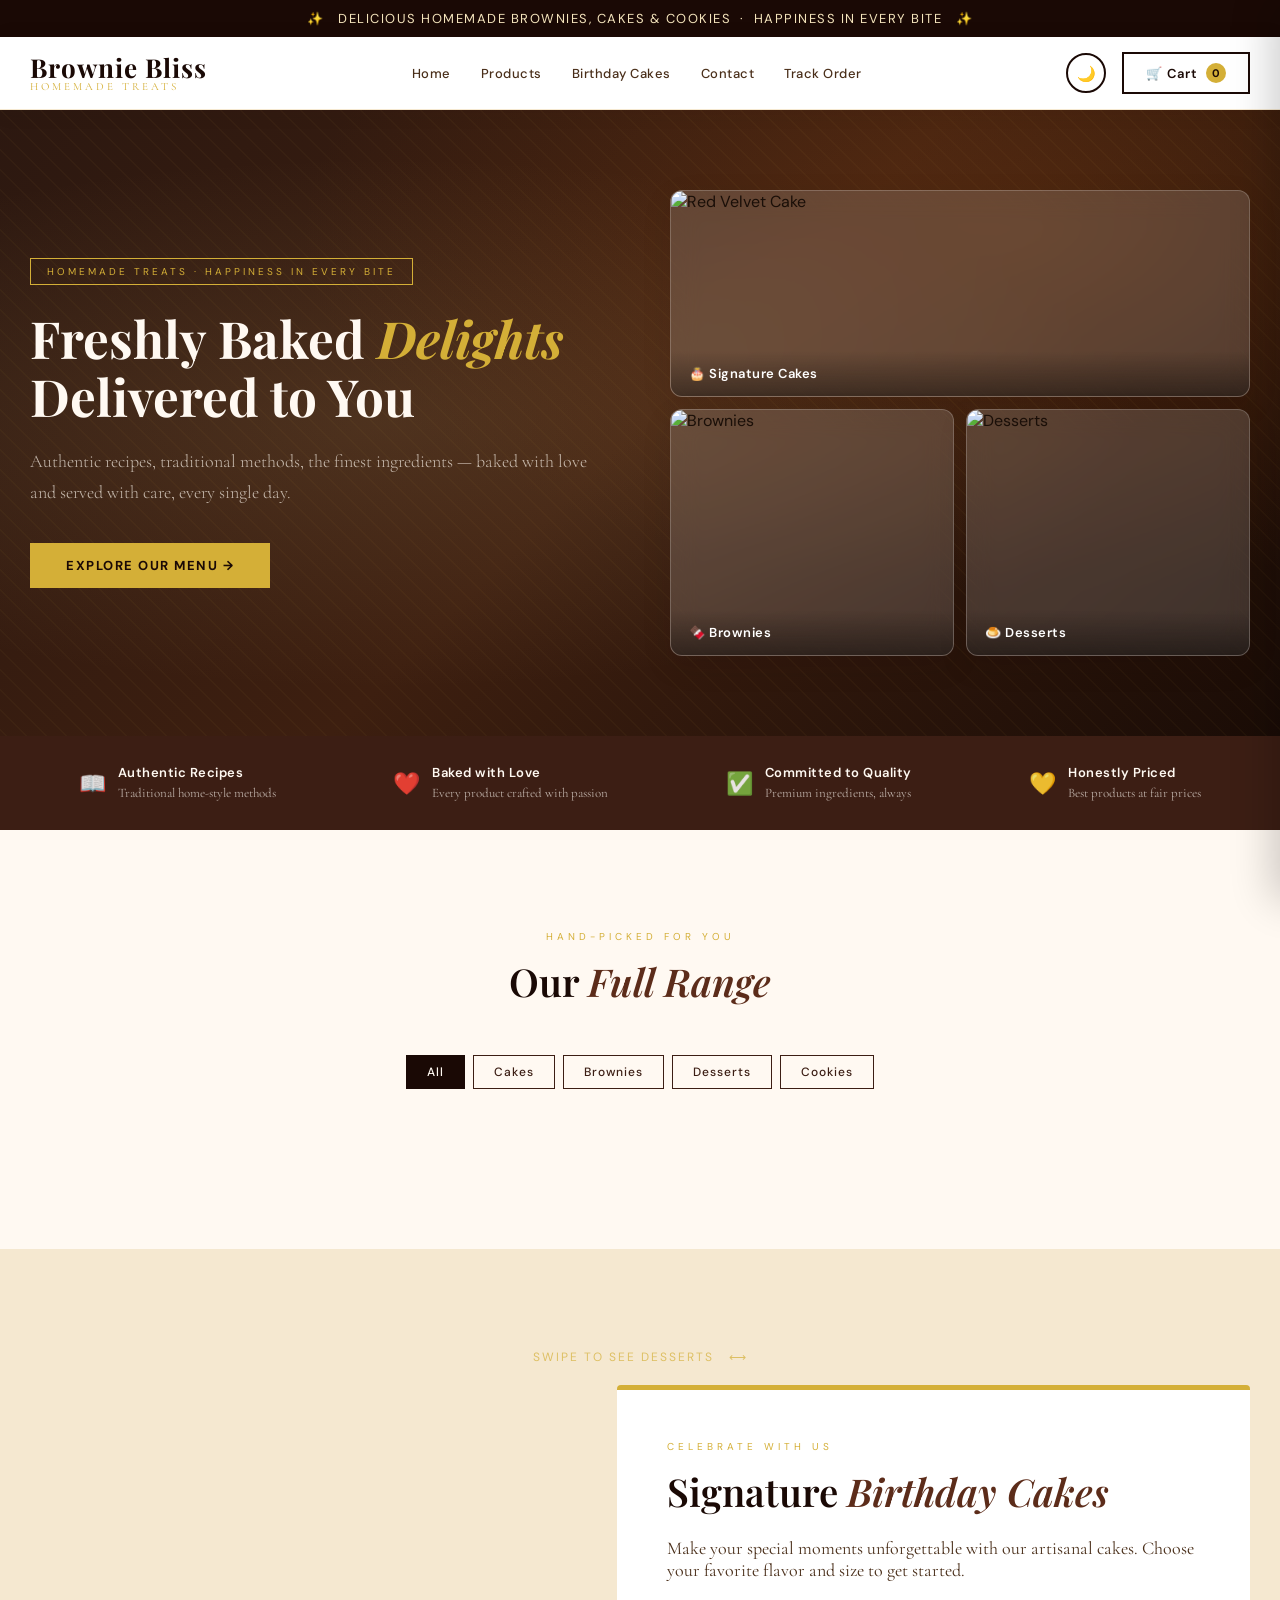
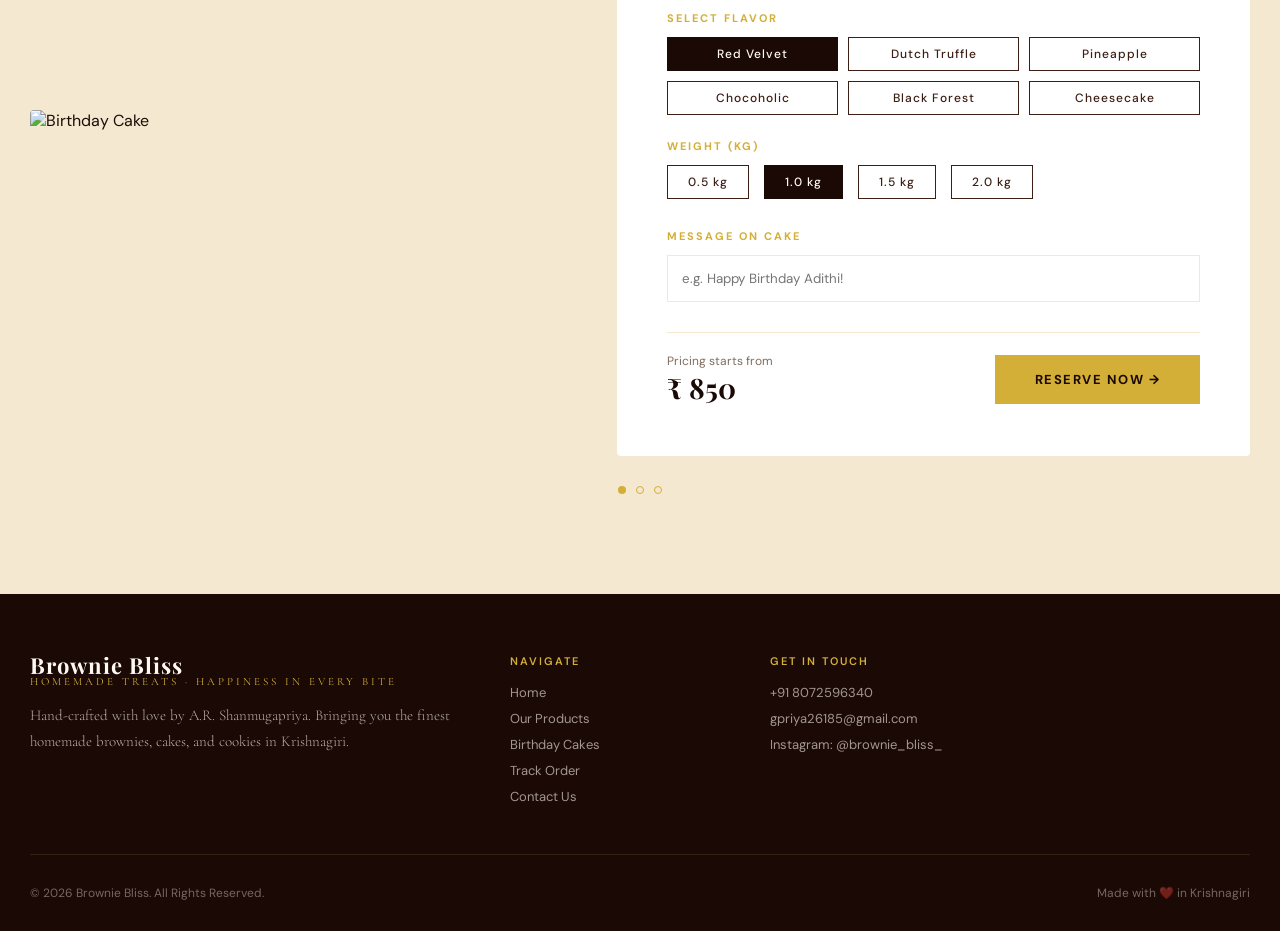
==== public/index.html @ bb293d82 "Added 2 more sliders" ====
<!DOCTYPE html>
<html lang="en">

<head>
  <meta charset="UTF-8">
  <meta name="viewport" content="width=device-width, initial-scale=1.0">
  <title>Brownie Bliss — Happiness in Every Bite</title>
  <link
    href="https://fonts.googleapis.com/css2?family=Playfair+Display:ital,wght@0,400;0,600;0,700;1,400&family=Cormorant+Garamond:wght@300;400;500&family=DM+Sans:wght@300;400;500&display=swap"
    rel="stylesheet">
  <link rel="stylesheet" href="style.css">
  <!-- Theme init: sets dark class synchronously before first paint (no flash) -->
  <script>
    (function () {
      try {
        var t = localStorage.getItem('bb_theme') || 'light';
        if (t === 'dark') document.documentElement.classList.add('dark');
      } catch (_) {}
    })();
  </script>
</head>

<body id="home">

  <!-- ANNOUNCEMENT -->
  <div class="announcement">✨ &nbsp; DELICIOUS HOMEMADE BROWNIES, CAKES & COOKIES &nbsp;·&nbsp; HAPPINESS IN EVERY
    BITE &nbsp; ✨</div>

  <!-- HEADER -->
  <header>
    <div class="header-inner">
      <a href="index.html" class="logo">
        <span class="logo-name">Brownie Bliss</span>
        <span class="logo-sub">Homemade Treats</span>
      </a>
      <nav>
        <a href="index.html#home">Home</a>
        <a href="index.html#products">Products</a>
        <a href="index.html#birthday">Birthday Cakes</a>
        <a href="index.html#contact">Contact</a>
        <a href="track.html">Track Order</a>
      </nav>
      <div class="header-actions">
        <button id="themeToggleBtn" class="theme-toggle-btn" onclick="toggleTheme()"
          aria-label="Toggle dark mode" title="Toggle dark mode">
          <span id="themeIcon">🌙</span>
        </button>
        <button class="cart-btn" onclick="openCart()">
          🛒 Cart
          <span class="cart-count" id="cartBadge">0</span>
        </button>
      </div>
    </div>
  </header>

  <!-- HERO -->
  <section class="hero">
    <div class="hero-bg"></div>
    <div class="hero-pattern"></div>
    <div class="hero-content">
      <div class="hero-text">
        <span class="hero-badge">Homemade Treats · Happiness in every bite</span>
        <h1 class="hero-title">
          Freshly Baked <em>Delights</em><br>Delivered to You
        </h1>
        <p class="hero-desc">Authentic recipes, traditional methods, the finest ingredients — baked with love
          and served
          with care, every single day.</p>
        <a href="#products" class="hero-cta" style="text-decoration: none;">
          Explore Our Menu &rarr;
        </a>
      </div>
      <div class="hero-visual">
        <div class="hero-card">
          <img src="https://theobroma.in/cdn/shop/files/redvelvet-theo.jpg?v=1701321860" alt="Red Velvet Cake">
          <div class="hero-card-label">🎂 Signature Cakes</div>
        </div>
        <div class="hero-card">
          <img src="https://theobroma.in/cdn/shop/files/OverloadBrownie_400x400.jpg?v=1711183338" alt="Brownies">
          <div class="hero-card-label">🍫 Brownies</div>
        </div>
        <div class="hero-card">
          <img src="https://theobroma.in/cdn/shop/files/Delicacies-04.jpg?v=1681320427" alt="Desserts">
          <div class="hero-card-label">🍮 Desserts</div>
        </div>
      </div>
    </div>
  </section>

  <!-- VALUES STRIP -->
  <div class="values-strip" id="about">
    <div class="values-inner">
      <div class="value-item">
        <span class="value-icon">📖</span>
        <div class="value-text">
          <strong>Authentic Recipes</strong>
          <span>Traditional home-style methods</span>
        </div>
      </div>
      <div class="value-item">
        <span class="value-icon">❤️</span>
        <div class="value-text">
          <strong>Baked with Love</strong>
          <span>Every product crafted with passion</span>
        </div>
      </div>
      <div class="value-item">
        <span class="value-icon">✅</span>
        <div class="value-text">
          <strong>Committed to Quality</strong>
          <span>Premium ingredients, always</span>
        </div>
      </div>
      <div class="value-item">
        <span class="value-icon">💛</span>
        <div class="value-text">
          <strong>Honestly Priced</strong>
          <span>Best products at fair prices</span>
        </div>
      </div>
    </div>
  </div>



  <!-- PRODUCTS SECTION -->
  <section class="products-section" id="products" style="padding: 100px 30px; background: var(--cream);">
    <div class="products-inner">
      <div class="section-header">
        <span class="section-label">Hand-picked for you</span>
        <h2 class="section-title">Our <em>Full Range</em></h2>
      </div>

      <div class="filter-tabs" style="margin-bottom: 60px;">
        <button class="filter-tab active" onclick="filterProducts('all', this)">All</button>
        <button class="filter-tab" onclick="filterProducts('cakes', this)">Cakes</button>
        <button class="filter-tab" onclick="filterProducts('brownies', this)">Brownies</button>
        <button class="filter-tab" onclick="filterProducts('desserts', this)">Desserts</button>
        <button class="filter-tab" onclick="filterProducts('cookies', this)">Cookies</button>
      </div>

      <div class="products-grid" id="productsGrid"></div>
    </div>
  </section>

  <!-- BIRTHDAY & DESSERT SLIDER SECTION -->
  <section class="birthday-section" id="birthday"
    style="padding: 100px 0; background: var(--cream-dark); min-height: 80vh; overflow: hidden;">
    
    <!-- Slider Hint -->
    <div style="text-align: center; margin-bottom: 20px; font-size: 12px; color: var(--gold); letter-spacing: 2px; text-transform: uppercase; opacity: 0.7;">
      Swipe to see Desserts &nbsp; ⟷
    </div>

    <div class="birthday-slider" style="display: flex; overflow-x: auto; scroll-snap-type: x mandatory; -webkit-overflow-scrolling: touch; scroll-behavior: smooth;">
      
      <!-- SLIDE 1: BIRTHDAY CAKES -->
      <div class="bday-slide" style="flex: 0 0 100%; scroll-snap-align: start; padding: 0 30px;">
        <div style="max-width: 1300px; margin: 0 auto; display: grid; grid-template-columns: 1fr 1.2fr; gap: 60px; align-items: center;">
          <div class="birthday-visual">
            <img id="birthdayCakeImg" src="https://theobroma.in/cdn/shop/files/redvelvet-theo.jpg?v=1701321860"
              alt="Birthday Cake"
              style="width: 100%; height: 550px; object-fit: cover; border-radius: 4px; box-shadow: var(--shadow);">
          </div>
          <div class="birthday-card"
            style="background: var(--white); padding: 50px; border-radius: 4px; box-shadow: var(--shadow); border-top: 5px solid var(--gold);">
            <span class="section-label">Celebrate with Us</span>
            <h2 class="section-title" style="margin-bottom: 20px;">Signature <em>Birthday Cakes</em></h2>
            <p
              style="margin-bottom: 30px; color: var(--text-mid); font-family: 'Cormorant Garamond', serif; font-size: 18px;">
              Make your special moments unforgettable with our artisanal cakes. Choose your favorite flavor and
              size to get
              started.
            </p>
    
            <div style="margin-bottom: 24px;">
              <label
                style="display: block; font-size: 11px; letter-spacing: 2px; text-transform: uppercase; color: var(--gold); margin-bottom: 12px; font-weight: 700;">Select
                Flavor</label>
              <div style="display: grid; grid-template-columns: repeat(3, 1fr); gap: 10px;">
      <button class="filter-tab flavor-btn active" onclick="updateBirthdayCake('Red Velvet')">
        Red Velvet
      </button>
    
      <button class="filter-tab flavor-btn" onclick="updateBirthdayCake('Dutch Truffle')">
        Dutch Truffle
      </button>
    
      <button class="filter-tab flavor-btn" onclick="updateBirthdayCake('Pineapple')">
        Pineapple
      </button>
    
      <button class="filter-tab flavor-btn" onclick="updateBirthdayCake('Chocoholic')">
        Chocoholic
      </button>
    
      <button class="filter-tab flavor-btn" onclick="updateBirthdayCake('Black Forest')">
        Black Forest
      </button>
    
      <button class="filter-tab flavor-btn" onclick="updateBirthdayCake('Cheesecake')">
        Cheesecake
      </button>
    </div>
            </div>
    
            <div style="margin-bottom: 30px;">
              <label
                style="display: block; font-size: 11px; letter-spacing: 2px; text-transform: uppercase; color: var(--gold); margin-bottom: 12px; font-weight: 700;">Weight
                (kg)</label>
              <div style="display: flex; gap: 15px;">
                <button class="filter-tab" onclick="setCakeWeight('0.5')">0.5 kg</button>
                <button class="filter-tab active" onclick="setCakeWeight('1.0')">1.0 kg</button>
                <button class="filter-tab" onclick="setCakeWeight('1.5')">1.5 kg</button>
                <button class="filter-tab" onclick="setCakeWeight('2.0')">2.0 kg</button>
              </div>
            </div>
    
            <div style="margin-bottom: 30px;">
              <label
                style="display: block; font-size: 11px; letter-spacing: 2px; text-transform: uppercase; color: var(--gold); margin-bottom: 12px; font-weight: 700;">Message
                on Cake</label>
              <input type="text" id="cakeMessage" placeholder="e.g. Happy Birthday Adithi!"
                style="width: 100%; padding: 14px; border: 1px solid var(--cream-dark); outline: none; font-family: 'DM Sans', sans-serif;">
            </div>
    
            <div
              style="display: flex; justify-content: space-between; align-items: center; padding-top: 20px; border-top: 1px solid var(--cream-dark);">
              <div>
                <span style="display: block; font-size: 12px; color: var(--text-mid); opacity: 0.7;">Pricing
                  starts
                  from</span>
                <span id="cakePrice"
                  style="font-family: 'Playfair Display', serif; font-size: 28px; font-weight: 700; color: var(--brown-dark);">₹
                  850</span>
              </div>
              <button class="hero-cta" style="padding: 16px 40px;" onclick="addBirthdayToCart()">
                Reserve Now &rarr;
              </button>
            </div>
          </div>
        </div>
      </div>

      <!-- SLIDE 2: DESSERTS -->
      <div class="bday-slide" style="flex: 0 0 100%; scroll-snap-align: start; padding: 0 30px;">
        <div style="max-width: 1300px; margin: 0 auto; display: grid; grid-template-columns: 1fr 1.2fr; gap: 60px; align-items: center;">
          <div class="birthday-visual">
            <img id="dessertImg" src="https://theobroma.in/cdn/shop/files/Delicacies-04.jpg?v=1681320427"
              alt="Desserts"
              style="width: 100%; height: 550px; object-fit: cover; border-radius: 4px; box-shadow: var(--shadow);">
          </div>
          <div class="birthday-card"
            style="background: var(--white); padding: 50px; border-radius: 4px; box-shadow: var(--shadow); border-top: 5px solid var(--gold);">
            <span class="section-label">Sweet Treats</span>
            <h2 class="section-title" style="margin-bottom: 20px;">Exquisite <em>Desserts</em></h2>
            <p
              style="margin-bottom: 30px; color: var(--text-mid); font-family: 'Cormorant Garamond', serif; font-size: 18px;">
              Indulge in our curated collection of fine desserts. From macarons to cheesecakes, every bite is a celebration of flavor and craftsmanship.
            </p>
    
            <div style="margin-bottom: 24px;">
              <label
                style="display: block; font-size: 11px; letter-spacing: 2px; text-transform: uppercase; color: var(--gold); margin-bottom: 12px; font-weight: 700;">Select
                Variety</label>
              <div style="display: grid; grid-template-columns: repeat(3, 1fr); gap: 10px;">
                <button class="filter-tab active">Macarons</button>
                <button class="filter-tab">Tarts</button>
                <button class="filter-tab">Pastries</button>
                <button class="filter-tab">Cupcakes</button>
                <button class="filter-tab">Mousse</button>
                <button class="filter-tab">Donuts</button>
              </div>
            </div>
    
            <div style="margin-bottom: 30px;">
              <label
                style="display: block; font-size: 11px; letter-spacing: 2px; text-transform: uppercase; color: var(--gold); margin-bottom: 12px; font-weight: 700;">Box
                Size</label>
              <div style="display: flex; gap: 15px;">
                <button class="filter-tab">Box of 2</button>
                <button class="filter-tab active">Box of 4</button>
                <button class="filter-tab">Box of 6</button>
                <button class="filter-tab">Box of 12</button>
              </div>
            </div>
    
            <div style="margin-bottom: 30px;">
              <label
                style="display: block; font-size: 11px; letter-spacing: 2px; text-transform: uppercase; color: var(--gold); margin-bottom: 12px; font-weight: 700;">Special
                Request</label>
              <input type="text" placeholder="e.g. Less sugar, Eggless"
                style="width: 100%; padding: 14px; border: 1px solid var(--cream-dark); outline: none; font-family: 'DM Sans', sans-serif;">
            </div>
    
            <div
              style="display: flex; justify-content: space-between; align-items: center; padding-top: 20px; border-top: 1px solid var(--cream-dark);">
              <div>
                <span style="display: block; font-size: 12px; color: var(--text-mid); opacity: 0.7;">Pricing
                  starts
                  from</span>
                <span
                  style="font-family: 'Playfair Display', serif; font-size: 28px; font-weight: 700; color: var(--brown-dark);">₹
                  350</span>
              </div>
              <button class="hero-cta" style="padding: 16px 40px;">
                Order Now &rarr;
              </button>
            </div>
          </div>
        </div>
      </div>

      <!-- SLIDE 3: BROWNIES -->
      <div class="bday-slide" style="flex: 0 0 100%; scroll-snap-align: start; padding: 0 30px;">
        <div style="max-width: 1300px; margin: 0 auto; display: grid; grid-template-columns: 1fr 1.2fr; gap: 60px; align-items: center;">
          <div class="birthday-visual">
            <img id="brownieImg" src="https://theobroma.in/cdn/shop/files/OverloadBrownie_400x400.jpg?v=1711183338"
              alt="Brownies"
              style="width: 100%; height: 550px; object-fit: cover; border-radius: 4px; box-shadow: var(--shadow);">
          </div>
          <div class="birthday-card"
            style="background: var(--white); padding: 50px; border-radius: 4px; box-shadow: var(--shadow); border-top: 5px solid var(--gold);">
            <span class="section-label">Fudgy Delights</span>
            <h2 class="section-title" style="margin-bottom: 20px;">Signature <em>Brownies</em></h2>
            <p
              style="margin-bottom: 30px; color: var(--text-mid); font-family: 'Cormorant Garamond', serif; font-size: 18px;">
              Our brownies are legendary. Fudgy, decadent, and made with the finest Belgian chocolate for an unparalleled cocoa experience.
            </p>
    
            <div style="margin-bottom: 24px;">
              <label
                style="display: block; font-size: 11px; letter-spacing: 2px; text-transform: uppercase; color: var(--gold); margin-bottom: 12px; font-weight: 700;">Select
                Flavor</label>
              <div style="display: grid; grid-template-columns: repeat(3, 1fr); gap: 10px;">
                <button class="filter-tab active">Walnut</button>
                <button class="filter-tab">Overload</button>
                <button class="filter-tab">Nutella</button>
                <button class="filter-tab">Red Velvet</button>
                <button class="filter-tab">Cookie</button>
                <button class="filter-tab">Assorted</button>
              </div>
            </div>
    
            <div style="margin-bottom: 30px;">
              <label
                style="display: block; font-size: 11px; letter-spacing: 2px; text-transform: uppercase; color: var(--gold); margin-bottom: 12px; font-weight: 700;">Pack
                Size</label>
              <div style="display: flex; gap: 15px;">
                <button class="filter-tab">Pack of 1</button>
                <button class="filter-tab active">Pack of 4</button>
                <button class="filter-tab">Pack of 6</button>
                <button class="filter-tab">Pack of 12</button>
              </div>
            </div>
    
            <div style="margin-bottom: 30px;">
              <label
                style="display: block; font-size: 11px; letter-spacing: 2px; text-transform: uppercase; color: var(--gold); margin-bottom: 12px; font-weight: 700;">Gift
                Wrap</label>
              <div style="display: flex; gap: 15px;">
                <button class="filter-tab active">Standard</button>
                <button class="filter-tab">Premium Gold</button>
              </div>
            </div>
    
            <div
              style="display: flex; justify-content: space-between; align-items: center; padding-top: 20px; border-top: 1px solid var(--cream-dark);">
              <div>
                <span style="display: block; font-size: 12px; color: var(--text-mid); opacity: 0.7;">Pricing
                  starts
                  from</span>
                <span
                  style="font-family: 'Playfair Display', serif; font-size: 28px; font-weight: 700; color: var(--brown-dark);">₹
                  250</span>
              </div>
              <button class="hero-cta" style="padding: 16px 40px;">
                Order Now &rarr;
              </button>
            </div>
          </div>
        </div>
      </div>

    </div>

    <!-- Slider Navigation Dots -->
    <div style="display: flex; justify-content: center; gap: 10px; margin-top: 30px;">
      <div style="width: 8px; height: 8px; border-radius: 50%; background: var(--gold); cursor: pointer;"></div>
      <div style="width: 8px; height: 8px; border-radius: 50%; background: var(--cream-dark); border: 1px solid var(--gold); cursor: pointer;"></div>
      <div style="width: 8px; height: 8px; border-radius: 50%; background: var(--cream-dark); border: 1px solid var(--gold); cursor: pointer;"></div>
    </div>

  </section>

  <!-- FOOTER -->
  <footer id="contact">
    <div class="footer-inner">
      <div class="footer-top">
        <div class="footer-brand">
          <div class="logo">
            <span class="logo-name">Brownie Bliss</span>
            <span class="logo-sub">Homemade Treats · Happiness in every bite</span>
          </div>
          <p>Hand-crafted with love by A.R. Shanmugapriya. Bringing you the finest homemade brownies, cakes,
            and cookies in Krishnagiri.</p>
        </div>
        <div class="footer-col">
          <h4>Navigate</h4>
          <a href="#home">Home</a>
          <a href="#products">Our Products</a>
          <a href="#birthday">Birthday Cakes</a>
          <a href="track.html">Track Order</a>
          <a href="#contact">Contact Us</a>
        </div>
        <div class="footer-col" style="display: none;">
          <h4>Information</h4>
          <a href="#">Privacy Policy</a>
          <a href="#">Refund Policy</a>
        </div>
        <div class="footer-col">
          <h4>Get In Touch</h4>
          <a href="tel:08072596340">+91 8072596340</a>
          <a href="mailto:gpriya26185@gmail.com">gpriya26185@gmail.com</a>
          <a href="https://instagram.com/brownie_bliss_" target="_blank">Instagram: @brownie_bliss_</a>
        </div>
      </div>
      <div class="footer-bottom">
        <span>© 2026 Brownie Bliss. All Rights Reserved.</span>
        <span>Made with ❤️ in Krishnagiri</span>
      </div>
    </div>
  </footer>

  <!-- SHARED COMPONENTS -->
  <div class="cart-overlay" id="cartOverlay" onclick="closeCart()"></div>
  <div class="cart-sidebar" id="cartSidebar">
    <div class="cart-header">
      <span class="cart-title">Your Cart 🛒</span>
      <button class="cart-close" onclick="closeCart()">✕</button>
    </div>
    <div class="cart-items" id="cartItems"></div>
    <div class="cart-footer" id="cartFooter" style="display:none">
      <div class="cart-total">
        <span class="cart-total-label">Total Amount</span>
        <span class="cart-total-amt" id="cartTotal">₹0</span>
      </div>
      <button class="whatsapp-btn" onclick="sendToWhatsApp()">
        Order via WhatsApp
      </button>
      <p class="whatsapp-note">You'll be redirected to WhatsApp to confirm your order</p>
    </div>
  </div>

  <!-- TOAST -->
  <div class="toast" id="toast"></div>

  <script src="script.js"></script>
</body>

</html>
---- public/style.css ----
html {
  scroll-behavior: smooth;
}

:root {
  --brown-dark: #1A0905;
  --brown-mid: #3C1E14;
  --brown-warm: #5C2C1A;
  --brand-red: #8B0000;
  --gold: #D4AF37;
  --gold-light: #F4E4BC;
  --cream: #FFF9F2;
  --cream-dark: #F5E8D0;
  --text-dark: #1a0f08;
  --text-mid: #4a2f1a;
  --white: #fff;
  --shadow-sm: 0 2px 4px rgba(26, 9, 5, 0.05);
  --shadow-md: 0 10px 30px rgba(26, 9, 5, 0.1);
  --shadow-lg: 0 20px 50px rgba(26, 9, 5, 0.15);
  --radius-sm: 4px;
  --radius-md: 12px;
  --radius-lg: 20px;
  --glass: rgba(255, 255, 255, 0.15);
  --glass-border: rgba(255, 255, 255, 0.2);
}

.birthday-slider::-webkit-scrollbar {
  display: none;
}
.birthday-slider {
  -ms-overflow-style: none;
  scrollbar-width: none;
}

* {
  margin: 0;
  padding: 0;
  box-sizing: border-box;
}

body {
  background: var(--cream);
  color: var(--text-dark);
  font-family: 'DM Sans', sans-serif;
  overflow-x: hidden;
}

/* ANNOUNCEMENT BAR */
.announcement {
  background: var(--brown-dark);
  color: var(--gold-light);
  text-align: center;
  padding: 10px 20px;
  font-size: 13px;
  letter-spacing: 1.5px;
  font-family: 'DM Sans', sans-serif;
  font-weight: 400;
}

/* HEADER */
header {
  background: var(--white);
  border-bottom: 1px solid var(--cream-dark);
  position: sticky;
  top: 0;
  z-index: 1000;
  box-shadow: 0 2px 20px rgba(44, 24, 16, 0.08);
}

.header-inner {
  max-width: 1300px;
  margin: 0 auto;
  padding: 0 30px;
  display: flex;
  align-items: center;
  justify-content: space-between;
  height: 72px;
}

.logo {
  display: flex;
  flex-direction: column;
  line-height: 1;
}

.logo-name {
  font-family: 'Playfair Display', serif;
  font-size: 26px;
  font-weight: 700;
  color: var(--brown-dark);
  letter-spacing: 1px;
}

.logo-sub {
  font-family: 'Cormorant Garamond', serif;
  font-size: 11px;
  letter-spacing: 3px;
  color: var(--gold);
  text-transform: uppercase;
}

nav {
  display: flex;
  gap: 30px;
  align-items: center;
}

nav a {
  text-decoration: none;
  color: var(--text-mid);
  font-size: 13px;
  letter-spacing: 0.5px;
  font-weight: 500;
  transition: color 0.2s;
  position: relative;
}

nav a::after {
  content: '';
  position: absolute;
  bottom: -3px;
  left: 0;
  right: 0;
  height: 1px;
  background: var(--gold);
  transform: scaleX(0);
  transition: transform 0.25s;
}

nav a:hover::after {
  transform: scaleX(1);
}

nav a:hover {
  color: var(--brown-dark);
}

.header-actions {
  display: flex;
  gap: 16px;
  align-items: center;
}

.cart-btn {
  position: relative;
  background: none;
  border: 2px solid var(--brown-dark);
  color: var(--brown-dark);
  padding: 9px 22px;
  font-family: 'DM Sans', sans-serif;
  font-size: 13px;
  font-weight: 600;
  letter-spacing: 1px;
  cursor: pointer;
  transition: all 0.2s;
  border-radius: 0;
  display: flex;
  align-items: center;
  gap: 8px;
}

.cart-btn:hover {
  background: var(--brown-dark);
  color: var(--white);
}

.cart-count {
  background: var(--gold);
  color: var(--brown-dark);
  border-radius: 50%;
  width: 20px;
  height: 20px;
  font-size: 11px;
  font-weight: 700;
  display: flex;
  align-items: center;
  justify-content: center;
}

/* HERO */
.hero {
  background: var(--brown-dark);
  position: relative;
  overflow: hidden;
  min-height: 520px;
  display: flex;
  align-items: center;
}

.hero-bg {
  position: absolute;
  inset: 0;
  background:
    radial-gradient(ellipse at 30% 50%, rgba(201, 169, 110, 0.15) 0%, transparent 60%),
    radial-gradient(ellipse at 80% 20%, rgba(139, 69, 19, 0.3) 0%, transparent 50%),
    linear-gradient(135deg, #2C1810 0%, #3d1f10 50%, #1a0c06 100%);
}

.hero-pattern {
  position: absolute;
  inset: 0;
  opacity: 0.04;
  background-image: repeating-linear-gradient(45deg, var(--gold) 0, var(--gold) 1px, transparent 0, transparent 50%);
  background-size: 20px 20px;
}

.hero-content {
  position: relative;
  max-width: 1300px;
  margin: 0 auto;
  padding: 80px 30px;
  display: grid;
  grid-template-columns: 1fr 1fr;
  gap: 60px;
  align-items: center;
  width: 100%;
}

.hero-text {
  color: var(--white);
}

.hero-badge {
  display: inline-block;
  border: 1px solid var(--gold);
  color: var(--gold);
  font-size: 10px;
  letter-spacing: 3px;
  text-transform: uppercase;
  padding: 6px 16px;
  margin-bottom: 24px;
  font-family: 'DM Sans', sans-serif;
}

.hero-title {
  font-family: 'Playfair Display', serif;
  font-size: clamp(36px, 4vw, 56px);
  font-weight: 700;
  line-height: 1.15;
  color: var(--cream);
  margin-bottom: 20px;
}

.hero-title em {
  font-style: italic;
  color: var(--gold);
}

.hero-desc {
  font-family: 'Cormorant Garamond', serif;
  font-size: 18px;
  color: rgba(253, 246, 237, 0.7);
  line-height: 1.7;
  margin-bottom: 36px;
  font-weight: 300;
}

.hero-cta {
  display: inline-flex;
  align-items: center;
  gap: 12px;
  background: var(--gold);
  color: var(--brown-dark);
  padding: 14px 36px;
  text-decoration: none;
  font-size: 13px;
  font-weight: 700;
  letter-spacing: 1.5px;
  text-transform: uppercase;
  transition: all 0.25s;
  font-family: 'DM Sans', sans-serif;
  cursor: pointer;
  border: none;
}

.hero-cta:hover {
  background: var(--cream);
  transform: translateY(-2px);
  box-shadow: 0 8px 24px rgba(0, 0, 0, 0.3);
}

.hero-visual {
  display: grid;
  grid-template-columns: 1fr 1fr;
  gap: 12px;
}

.hero-card {
  background: var(--glass);
  backdrop-filter: blur(14px);
  -webkit-backdrop-filter: blur(14px);
  border: 1px solid var(--glass-border);
  border-radius: var(--radius-md);
  overflow: hidden;
  cursor: pointer;
  transition: all 0.4s cubic-bezier(0.165, 0.84, 0.44, 1);
  box-shadow: var(--shadow-md);
}

.hero-card:hover {
  transform: translateY(-8px) scale(1.02);
  box-shadow: var(--shadow-lg);
  border-color: rgba(212, 175, 55, 0.4);
}

.hero-card:first-child {
  grid-column: span 2;
}

.hero-card img {
  width: 100%;
  height: 200px;
  object-fit: cover;
  display: block;
}

.hero-card:first-child img {
  height: 160px;
}

.hero-card-label {
  padding: 14px 18px;
  font-family: 'DM Sans', sans-serif;
  font-size: 13px;
  font-weight: 600;
  color: #fff;
  letter-spacing: 0.5px;
  background: linear-gradient(to bottom, rgba(0, 0, 0, 0), rgba(0, 0, 0, 0.4));
}

/* VALUES STRIP */
.values-strip {
  background: var(--brown-mid);
  padding: 28px 30px;
}

.values-inner {
  max-width: 1300px;
  margin: 0 auto;
  display: flex;
  justify-content: space-around;
  flex-wrap: wrap;
  gap: 20px;
}

.value-item {
  display: flex;
  align-items: center;
  gap: 12px;
  color: var(--cream);
}

.value-icon {
  font-size: 22px;
  opacity: 0.9;
}

.value-text strong {
  display: block;
  font-size: 13px;
  font-weight: 600;
  letter-spacing: 0.5px;
  font-family: 'DM Sans', sans-serif;
}

.value-text span {
  font-size: 11px;
  opacity: 0.65;
  font-family: 'Cormorant Garamond', serif;
  font-size: 13px;
}

/* SECTION TITLES */
.section-header {
  text-align: center;
  margin-bottom: 48px;
}

.section-label {
  font-family: 'DM Sans', sans-serif;
  font-size: 10px;
  letter-spacing: 4px;
  color: var(--gold);
  text-transform: uppercase;
  margin-bottom: 12px;
  display: block;
}

.section-title {
  font-family: 'Playfair Display', serif;
  font-size: clamp(28px, 3vw, 40px);
  font-weight: 600;
  color: var(--brown-dark);
}

.section-title em {
  font-style: italic;
  color: var(--brown-warm);
}

/* CATEGORIES */
.categories-section {
  padding: 80px 30px;
  max-width: 1300px;
  margin: 0 auto;
}

.categories-grid {
  display: grid;
  grid-template-columns: repeat(4, 1fr);
  gap: 20px;
}

.cat-card {
  position: relative;
  overflow: hidden;
  cursor: pointer;
  border-radius: var(--radius-md);
  box-shadow: var(--shadow-md);
  aspect-ratio: 3/4;
  transition: all 0.4s ease;
}

.cat-card:hover {
  transform: translateY(-5px);
  box-shadow: var(--shadow-lg);
}

.cat-card img {
  width: 100%;
  height: 100%;
  object-fit: cover;
  transition: transform 0.4s ease;
  display: block;
}

.cat-card:hover img {
  transform: scale(1.07);
}

.cat-overlay {
  position: absolute;
  inset: 0;
  background: linear-gradient(to top, rgba(44, 24, 16, 0.85) 0%, rgba(44, 24, 16, 0.1) 60%, transparent 100%);
  display: flex;
  flex-direction: column;
  justify-content: flex-end;
  padding: 24px 20px;
  transition: background 0.3s;
}

.cat-card:hover .cat-overlay {
  background: linear-gradient(to top, rgba(44, 24, 16, 0.95) 0%, rgba(44, 24, 16, 0.3) 60%, transparent 100%);
}

.cat-name {
  font-family: 'Playfair Display', serif;
  font-size: 20px;
  font-weight: 600;
  color: var(--white);
  margin-bottom: 6px;
}

.cat-count {
  font-size: 12px;
  color: var(--gold-light);
  letter-spacing: 1px;
  font-family: 'DM Sans', sans-serif;
}

.cat-arrow {
  position: absolute;
  top: 16px;
  right: 16px;
  width: 32px;
  height: 32px;
  background: rgba(255, 255, 255, 0.1);
  border: 1px solid rgba(255, 255, 255, 0.3);
  border-radius: 50%;
  display: flex;
  align-items: center;
  justify-content: center;
  color: white;
  font-size: 14px;
  opacity: 0;
  transition: opacity 0.2s;
}

.cat-card:hover .cat-arrow {
  opacity: 1;
}

/* PRODUCTS SECTION */
.products-section {
  background: var(--cream-dark);
  padding: 80px 30px;
}

.products-inner {
  max-width: 1300px;
  margin: 0 auto;
}

/* FILTER TABS */
.filter-tabs {
  display: flex;
  gap: 8px;
  justify-content: center;
  margin-bottom: 40px;
  flex-wrap: wrap;
}

.filter-tab {
  padding: 8px 20px;
  border: 1px solid var(--brown-mid);
  background: none;
  color: var(--brown-mid);
  font-family: 'DM Sans', sans-serif;
  font-size: 12px;
  letter-spacing: 1px;
  cursor: pointer;
  transition: all 0.2s;
  font-weight: 500;
}

.filter-tab.active,
.filter-tab:hover {
  background: var(--brown-dark);
  color: var(--cream);
  border-color: var(--brown-dark);
}

.products-grid {
  display: grid;
  grid-template-columns: repeat(4, 1fr);
  gap: 24px;
}

.product-card {
  background: var(--white);
  border-radius: var(--radius-md);
  overflow: hidden;
  box-shadow: var(--shadow-sm);
  transition: all 0.4s cubic-bezier(0.165, 0.84, 0.44, 1);
  position: relative;
  border: 1px solid rgba(0, 0, 0, 0.03);
}

.product-card:hover {
  transform: translateY(-10px);
  box-shadow: var(--shadow-lg);
  border-color: rgba(0, 0, 0, 0.06);
}

.product-img-wrap {
  position: relative;
  overflow: hidden;
}

.product-img-wrap img {
  width: 100%;
  height: 220px;
  object-fit: cover;
  display: block;
  transition: transform 0.4s;
}

.product-card:hover .product-img-wrap img {
  transform: scale(1.05);
}

.bestseller-badge {
  position: absolute;
  top: 15px;
  left: 15px;
  background: var(--gold);
  color: var(--brown-dark);
  font-size: 10px;
  letter-spacing: 1px;
  text-transform: uppercase;
  padding: 5px 12px;
  font-weight: 700;
  font-family: 'DM Sans', sans-serif;
  border-radius: 30px;
  box-shadow: 0 4px 12px rgba(212, 175, 55, 0.4);
  z-index: 10;
}

.product-info {
  padding: 18px 18px 20px;
}

.product-category {
  font-size: 10px;
  letter-spacing: 2px;
  color: var(--gold);
  text-transform: uppercase;
  font-family: 'DM Sans', sans-serif;
  margin-bottom: 6px;
}

.product-name {
  font-family: 'Playfair Display', serif;
  font-size: 16px;
  font-weight: 600;
  color: var(--brown-dark);
  margin-bottom: 10px;
  line-height: 1.3;
}

.product-price {
  font-family: 'DM Sans', sans-serif;
  font-size: 18px;
  font-weight: 700;
  color: var(--brown-warm);
  margin-bottom: 14px;
}

.add-to-cart {
  width: 100%;
  padding: 14px;
  background: var(--brown-dark);
  color: var(--cream);
  border: none;
  font-family: 'DM Sans', sans-serif;
  font-size: 11px;
  letter-spacing: 2px;
  text-transform: uppercase;
  font-weight: 700;
  cursor: pointer;
  transition: all 0.3s;
  display: flex;
  align-items: center;
  justify-content: center;
  gap: 8px;
  border-radius: var(--radius-sm);
}

.add-to-cart:hover {
  background: var(--brown-mid);
  gap: 12px;
  letter-spacing: 2.5px;
}

.add-to-cart.added {
  background: #2d6a2d;
  color: white;
}

/* GIFTING BANNER */
.gifting-section {
  padding: 80px 30px;
  max-width: 1300px;
  margin: 0 auto;
  display: grid;
  grid-template-columns: 1fr 1fr;
  gap: 40px;
  align-items: center;
}

.gifting-text .section-header {
  text-align: left;
  margin-bottom: 24px;
}

.gifting-text p {
  font-family: 'Cormorant Garamond', serif;
  font-size: 18px;
  color: var(--text-mid);
  line-height: 1.8;
  margin-bottom: 30px;
  font-weight: 300;
}

.btn-outline {
  display: inline-block;
  padding: 12px 32px;
  border: 2px solid var(--brown-dark);
  color: var(--brown-dark);
  text-decoration: none;
  font-family: 'DM Sans', sans-serif;
  font-size: 12px;
  letter-spacing: 1.5px;
  text-transform: uppercase;
  font-weight: 600;
  transition: all 0.2s;
  cursor: pointer;
  background: none;
}

.btn-outline:hover {
  background: var(--brown-dark);
  color: var(--cream);
}

.gifting-img {
  border-radius: 2px;
  overflow: hidden;
  box-shadow: var(--shadow);
}

.gifting-img img {
  width: 100%;
  height: 400px;
  object-fit: cover;
  display: block;
}

/* FOOTER */
footer {
  background: var(--brown-dark);
  color: rgba(253, 246, 237, 0.7);
  padding: 60px 30px 30px;
}

.footer-inner {
  max-width: 1300px;
  margin: 0 auto;
}

.footer-top {
  display: grid;
  grid-template-columns: 2fr 1fr 1fr 1fr;
  gap: 40px;
  padding-bottom: 40px;
  border-bottom: 1px solid rgba(201, 169, 110, 0.15);
  margin-bottom: 30px;
}

.footer-brand .logo-name {
  color: var(--cream);
  font-size: 22px;
}

.footer-brand .logo-sub {
  color: var(--gold);
}

.footer-brand p {
  font-size: 13px;
  line-height: 1.7;
  margin-top: 16px;
  font-family: 'Cormorant Garamond', serif;
  font-size: 15px;
  font-weight: 300;
}

.footer-col h4 {
  font-family: 'DM Sans', sans-serif;
  font-size: 11px;
  letter-spacing: 2px;
  text-transform: uppercase;
  color: var(--gold);
  margin-bottom: 16px;
  font-weight: 600;
}

.footer-col a {
  display: block;
  color: rgba(253, 246, 237, 0.6);
  text-decoration: none;
  font-size: 13px;
  margin-bottom: 9px;
  transition: color 0.2s;
  font-family: 'DM Sans', sans-serif;
}

.footer-col a:hover {
  color: var(--gold-light);
}

.footer-bottom {
  display: flex;
  justify-content: space-between;
  align-items: center;
  font-size: 12px;
  color: rgba(253, 246, 237, 0.4);
  font-family: 'DM Sans', sans-serif;
}

/* CART SIDEBAR */
.cart-overlay {
  position: fixed;
  inset: 0;
  background: rgba(0, 0, 0, 0.5);
  z-index: 2000;
  opacity: 0;
  pointer-events: none;
  transition: opacity 0.3s;
}

.cart-overlay.open {
  opacity: 1;
  pointer-events: all;
}

.cart-sidebar {
  position: fixed;
  top: 0;
  right: 0;
  bottom: 0;
  width: 400px;
  background: var(--white);
  z-index: 2001;
  transform: translateX(100%);
  transition: transform 0.35s cubic-bezier(0.4, 0, 0.2, 1);
  display: flex;
  flex-direction: column;
  box-shadow: -8px 0 40px rgba(0, 0, 0, 0.2);
}

.cart-sidebar.open {
  transform: translateX(0);
}

.cart-header {
  padding: 24px 24px 20px;
  border-bottom: 1px solid var(--cream-dark);
  display: flex;
  justify-content: space-between;
  align-items: center;
  background: var(--brown-dark);
  color: var(--cream);
}

.cart-title {
  font-family: 'Playfair Display', serif;
  font-size: 20px;
  font-weight: 600;
}

.cart-close {
  background: none;
  border: none;
  color: var(--cream);
  font-size: 24px;
  cursor: pointer;
  line-height: 1;
  padding: 4px;
  transition: color 0.2s;
}

.cart-close:hover {
  color: var(--gold);
}

.cart-items {
  flex: 1;
  overflow-y: auto;
  padding: 20px 24px;
}

.cart-empty {
  text-align: center;
  padding: 60px 20px;
  color: var(--text-mid);
  font-family: 'Cormorant Garamond', serif;
  font-size: 18px;
  opacity: 0.6;
}

.cart-empty-icon {
  font-size: 48px;
  margin-bottom: 16px;
  display: block;
}

.cart-item {
  display: grid;
  grid-template-columns: 70px 1fr auto;
  gap: 14px;
  align-items: center;
  padding: 14px 0;
  border-bottom: 1px solid var(--cream-dark);
  animation: slideIn 0.2s ease;
}

@keyframes slideIn {
  from {
    opacity: 0;
    transform: translateX(10px);
  }

  to {
    opacity: 1;
    transform: translateX(0);
  }
}

.cart-item img {
  width: 70px;
  height: 70px;
  object-fit: cover;
  border-radius: 2px;
}

.cart-item-name {
  font-family: 'Playfair Display', serif;
  font-size: 14px;
  font-weight: 600;
  color: var(--brown-dark);
  margin-bottom: 4px;
}

.cart-item-price {
  font-size: 13px;
  color: var(--brown-warm);
  font-weight: 600;
  font-family: 'DM Sans', sans-serif;
}

.cart-qty {
  display: flex;
  align-items: center;
  gap: 8px;
  margin-top: 8px;
}

.qty-btn {
  width: 26px;
  height: 26px;
  border: 1px solid var(--brown-mid);
  background: none;
  color: var(--brown-dark);
  cursor: pointer;
  font-size: 14px;
  display: flex;
  align-items: center;
  justify-content: center;
  transition: all 0.15s;
  font-family: 'DM Sans', sans-serif;
}

.qty-btn:hover {
  background: var(--brown-dark);
  color: white;
  border-color: var(--brown-dark);
}

.qty-num {
  font-size: 14px;
  font-weight: 600;
  min-width: 20px;
  text-align: center;
  font-family: 'DM Sans', sans-serif;
}

.cart-item-remove {
  background: none;
  border: none;
  color: #ccc;
  cursor: pointer;
  font-size: 16px;
  padding: 4px;
  transition: color 0.15s;
  align-self: flex-start;
}

.cart-item-remove:hover {
  color: #e53e3e;
}

.cart-footer {
  padding: 20px 24px 28px;
  border-top: 1px solid var(--cream-dark);
  background: var(--cream);
}

.cart-total {
  display: flex;
  justify-content: space-between;
  align-items: center;
  margin-bottom: 18px;
}

.cart-total-label {
  font-family: 'DM Sans', sans-serif;
  font-size: 13px;
  color: var(--text-mid);
  letter-spacing: 1px;
  text-transform: uppercase;
  font-weight: 600;
}

.cart-total-amt {
  font-family: 'Playfair Display', serif;
  font-size: 22px;
  font-weight: 700;
  color: var(--brown-dark);
}

.whatsapp-btn {
  width: 100%;
  padding: 16px;
  background: #25D366;
  color: white;
  border: none;
  font-family: 'DM Sans', sans-serif;
  font-size: 14px;
  font-weight: 700;
  letter-spacing: 1px;
  text-transform: uppercase;
  cursor: pointer;
  display: flex;
  align-items: center;
  justify-content: center;
  gap: 12px;
  transition: all 0.2s;
  border-radius: 2px;
  box-shadow: 0 4px 16px rgba(37, 211, 102, 0.3);
}

.whatsapp-btn:hover {
  background: #20b95a;
  transform: translateY(-1px);
  box-shadow: 0 6px 24px rgba(37, 211, 102, 0.4);
}

.whatsapp-icon {
  font-size: 20px;
}

.whatsapp-note {
  text-align: center;
  font-size: 11px;
  color: var(--text-mid);
  opacity: 0.6;
  margin-top: 10px;
  font-family: 'DM Sans', sans-serif;
}

/* TOAST */
.toast {
  position: fixed;
  bottom: 24px;
  right: 24px;
  background: var(--brown-dark);
  color: var(--cream);
  padding: 14px 20px;
  font-family: 'DM Sans', sans-serif;
  font-size: 13px;
  font-weight: 500;
  border-left: 3px solid var(--gold);
  z-index: 3000;
  transform: translateY(80px);
  opacity: 0;
  transition: all 0.3s cubic-bezier(0.4, 0, 0.2, 1);
  display: flex;
  align-items: center;
  gap: 10px;
  max-width: 300px;
  box-shadow: 0 4px 24px rgba(0, 0, 0, 0.2);
}

.toast.show {
  transform: translateY(0);
  opacity: 1;
}

/* WHATSAPP PHONE MODAL */
.phone-modal-overlay {
  position: fixed;
  inset: 0;
  background: rgba(0, 0, 0, 0.6);
  z-index: 3000;
  display: flex;
  align-items: center;
  justify-content: center;
  opacity: 0;
  pointer-events: none;
  transition: opacity 0.3s;
}

.phone-modal-overlay.open {
  opacity: 1;
  pointer-events: all;
}

.phone-modal {
  background: white;
  padding: 40px 36px;
  max-width: 420px;
  width: 90%;
  box-shadow: 0 20px 60px rgba(0, 0, 0, 0.3);
  transform: scale(0.9);
  transition: transform 0.3s;
}

.phone-modal-overlay.open .phone-modal {
  transform: scale(1);
}

.phone-modal h3 {
  font-family: 'Playfair Display', serif;
  font-size: 22px;
  color: var(--brown-dark);
  margin-bottom: 8px;
}

.phone-modal p {
  font-size: 14px;
  color: var(--text-mid);
  margin-bottom: 24px;
  font-family: 'Cormorant Garamond', serif;
  font-size: 16px;
}

.phone-input-wrap {
  display: flex;
  border: 2px solid var(--cream-dark);
  transition: border-color 0.2s;
  margin-bottom: 16px;
}

.phone-input-wrap:focus-within {
  border-color: var(--gold);
}

.phone-prefix {
  padding: 12px 14px;
  background: var(--cream-dark);
  color: var(--text-mid);
  font-family: 'DM Sans', sans-serif;
  font-size: 14px;
  font-weight: 600;
}

.phone-input {
  flex: 1;
  padding: 12px 14px;
  border: none;
  outline: none;
  font-family: 'DM Sans', sans-serif;
  font-size: 15px;
  color: var(--brown-dark);
  background: white;
}

.modal-actions {
  display: flex;
  gap: 12px;
}

.modal-cancel {
  flex: 1;
  padding: 12px;
  background: none;
  border: 1px solid var(--cream-dark);
  color: var(--text-mid);
  font-family: 'DM Sans', sans-serif;
  font-size: 13px;
  cursor: pointer;
  transition: all 0.2s;
}

.modal-cancel:hover {
  border-color: var(--brown-dark);
}

.modal-confirm {
  flex: 2;
  padding: 12px;
  background: #25D366;
  color: white;
  border: none;
  font-family: 'DM Sans', sans-serif;
  font-size: 13px;
  font-weight: 700;
  cursor: pointer;
  transition: all 0.2s;
  display: flex;
  align-items: center;
  justify-content: center;
  gap: 8px;
  letter-spacing: 0.5px;
}

.modal-confirm:hover {
  background: #20b95a;
}

/* RESPONSIVE */
@media (max-width: 1024px) {
  .hero-content {
    grid-template-columns: 1fr;
    gap: 40px;
    text-align: center;
  }

  .hero-text {
    display: flex;
    flex-direction: column;
    align-items: center;
  }

  .hero-visual {
    max-width: 600px;
    margin: 0 auto;
  }

  .admin-body {
    margin: 20px auto;
  }
}

@media (max-width: 900px) {
  .categories-grid {
    grid-template-columns: repeat(2, 1fr);
  }

  .products-grid {
    grid-template-columns: repeat(2, 1fr);
  }

  .footer-top {
    grid-template-columns: repeat(2, 1fr);
  }

  .gifting-section {
    grid-template-columns: 1fr;
    text-align: center;
  }

  .gifting-text .section-header {
    text-align: center;
  }

  nav {
    display: none;
  }

  .cart-sidebar {
    width: 100%;
  }

  .admin-nav .nav-links {
    display: none;
  }
}

@media (max-width: 600px) {
  .header-inner {
    padding: 0 15px;
  }

  .logo-name {
    font-size: 20px;
  }

  .hero-title {
    font-size: 32px;
  }

  .products-grid {
    grid-template-columns: 1fr;
    gap: 16px;
  }

  .categories-grid {
    grid-template-columns: 1fr;
  }

  .values-inner {
    justify-content: flex-start;
    overflow-x: auto;
    padding-bottom: 10px;
  }

  .value-item {
    flex-shrink: 0;
  }

  /* Admin Mobile Adjustments */
  .panel-head {
    flex-direction: column;
    align-items: flex-start;
  }

  .orders-filter {
    width: 100%;
    overflow-x: auto;
    display: flex;
    padding-bottom: 8px;
  }

  .of-btn {
    white-space: nowrap;
  }

  .orders-table {
    display: block;
    overflow-x: auto;
  }

  .stat-card {
    padding: 16px;
  }

  .stat-value {
    font-size: 24px;
  }

  .checkout-modal,
  .detail-modal,
  .receipt-modal {
    width: 95%;
    margin: 10px;
  }

  .detail-modal-body {
    padding: 15px;
  }

  .info-grid {
    grid-template-columns: 1fr;
  }
}

/* --- CHECKOUT MODAL --- */
.checkout-overlay {
  position: fixed;
  inset: 0;
  background: rgba(26, 9, 5, 0.4);
  backdrop-filter: blur(4px);
  -webkit-backdrop-filter: blur(4px);
  z-index: 3000;
  display: flex;
  align-items: center;
  justify-content: center;
  opacity: 0;
  pointer-events: none;
  transition: opacity 0.3s;
}

.checkout-overlay.open {
  opacity: 1;
  pointer-events: all;
}

.checkout-modal {
  background: var(--white);
  width: 90%;
  max-width: 480px;
  border-radius: 4px;
  overflow: hidden;
  box-shadow: 0 40px 100px rgba(0, 0, 0, 0.4);
  transform: translateY(20px);
  transition: transform 0.3s;
}

.checkout-overlay.open .checkout-modal {
  transform: translateY(0);
}

.checkout-head {
  padding: 24px 30px;
  border-bottom: 1px solid var(--cream-dark);
  display: flex;
  justify-content: space-between;
  align-items: center;
  background: #faf7f2;
}

.checkout-steps {
  display: flex;
  align-items: center;
  gap: 10px;
}

.step-indicator {
  width: 24px;
  height: 24px;
  border-radius: 50%;
  background: var(--cream-dark);
  color: var(--text-mid);
  font-size: 11px;
  font-weight: 700;
  display: flex;
  align-items: center;
  justify-content: center;
}

.step-indicator.active {
  background: var(--gold);
  color: var(--brown-dark);
}

.step-indicator.done {
  background: var(--brown-dark);
  color: var(--white);
}

.step-line {
  width: 20px;
  height: 2px;
  background: var(--cream-dark);
}

.checkout-close {
  background: none;
  border: none;
  font-size: 20px;
  cursor: pointer;
  color: var(--text-mid);
}

.checkout-body {
  padding: 36px 40px;
}

.checkout-title {
  font-family: 'Playfair Display', serif;
  font-size: 24px;
  color: var(--brown-dark);
  margin-bottom: 8px;
}

.checkout-subtitle {
  font-size: 14px;
  color: var(--text-mid);
  opacity: 0.7;
  margin-bottom: 28px;
}

.form-group {
  margin-bottom: 20px;
}

.form-group label {
  display: block;
  font-size: 11px;
  text-transform: uppercase;
  color: var(--gold);
  letter-spacing: 1px;
  margin-bottom: 8px;
  font-weight: 700;
}

.form-group input,
.form-group textarea {
  width: 100%;
  padding: 12px 16px;
  border: 1px solid var(--cream-dark);
  border-radius: 2px;
  font-family: 'DM Sans', sans-serif;
  font-size: 14px;
  outline: none;
  transition: border-color 0.2s;
}

.form-group input:focus,
.form-group textarea:focus {
  border-color: var(--gold);
}

.phone-input-group {
  display: flex;
  border: 1px solid var(--cream-dark);
}

.phone-input-group .prefix {
  padding: 12px 14px;
  background: #fdf6ed;
  font-size: 14px;
  font-weight: 700;
  color: var(--brown-mid);
}

.phone-input-group input {
  border: none;
}

.otp-container {
  display: flex;
  gap: 10px;
  margin-bottom: 24px;
}

.otp-box {
  width: 100%;
  aspect-ratio: 1;
  text-align: center;
  font-size: 24px;
  font-weight: 700;
  border: 1px solid var(--cream-dark);
  outline: none;
  border-radius: 4px;
}

.otp-box:focus {
  border-color: var(--gold);
  background: #fffcf8;
}

.hidden {
  display: none;
}

.text-link {
  background: none;
  border: none;
  color: var(--gold);
  font-size: 13px;
  text-decoration: underline;
  cursor: pointer;
  margin-top: 20px;
  display: block;
  width: 100%;
}

.confirm-summary {
  background: #faf7f2;
  padding: 24px;
  border-radius: 4px;
  margin-bottom: 28px;
}

.confirm-section {
  margin-bottom: 20px;
}

.confirm-section label {
  display: block;
  font-size: 10px;
  text-transform: uppercase;
  color: var(--gold);
  letter-spacing: 1.5px;
  margin-bottom: 8px;
  font-weight: 700;
}

.confirm-row {
  display: flex;
  justify-content: space-between;
  font-size: 13px;
  margin-bottom: 6px;
}

.confirm-total {
  margin-top: 15px;
  padding-top: 15px;
  border-top: 1px solid var(--cream-dark);
  display: flex;
  justify-content: space-between;
  align-items: center;
}

.confirm-total strong {
  font-size: 20px;
  color: var(--brown-dark);
  font-family: 'Playfair Display', serif;
}

.demo-note {
  background: #fdf6ed;
  border: 1px solid var(--gold);
  padding: 10px;
  font-size: 12px;
  text-align: center;
  color: var(--brown-dark);
}


/* --- ADMIN PANEL STYLES --- */
.admin-page {
  background: #fdfbf8;
}

.admin-nav {
  background: var(--brown-dark);
  padding: 15px 30px;
  display: flex;
  justify-content: space-between;
  align-items: center;
  color: var(--white);
  box-shadow: 0 4px 20px rgba(0, 0, 0, 0.2);
  position: sticky;
  top: 0;
  z-index: 1000;
}

.admin-badge {
  background: var(--gold);
  color: var(--brown-dark);
  padding: 4px 10px;
  font-size: 10px;
  font-weight: 700;
  letter-spacing: 1.5px;
  border-radius: 2px;
}

.admin-body {
  max-width: 1400px;
  margin: 40px auto;
  padding: 0 30px;
}

/* STATS */
.stats-grid {
  display: grid;
  grid-template-columns: repeat(auto-fit, minmax(240px, 1fr));
  gap: 20px;
  margin-bottom: 40px;
}

.stat-card {
  background: var(--white);
  padding: 24px;
  border-radius: 4px;
  box-shadow: 0 2px 12px rgba(44, 24, 16, 0.05);
  border-bottom: 3px solid var(--cream-dark);
}

.stat-label {
  font-size: 12px;
  text-transform: uppercase;
  letter-spacing: 1px;
  color: var(--text-mid);
  opacity: 0.7;
  display: flex;
  justify-content: space-between;
  align-items: center;
  margin-bottom: 12px;
  font-weight: 600;
}

.stat-value {
  font-family: 'Playfair Display', serif;
  font-size: 32px;
  font-weight: 700;
  color: var(--brown-dark);
}

/* ORDERS TABLE */
.orders-panel {
  background: var(--white);
  border-radius: 4px;
  box-shadow: 0 4px 24px rgba(44, 24, 16, 0.08);
  overflow: hidden;
}

.panel-head {
  padding: 30px;
  border-bottom: 1px solid var(--cream-dark);
  display: flex;
  justify-content: space-between;
  align-items: center;
  flex-wrap: wrap;
  gap: 20px;
}

.panel-head h2 {
  font-family: 'Playfair Display', serif;
  color: var(--brown-dark);
}

.of-btn {
  padding: 8px 16px;
  border: 1px solid var(--cream-dark);
  background: none;
  font-family: 'DM Sans', sans-serif;
  font-size: 12px;
  cursor: pointer;
  transition: all 0.2s;
  color: var(--text-mid);
}

.of-btn.active {
  background: var(--brown-dark);
  color: var(--white);
  border-color: var(--brown-dark);
}

.orders-table {
  width: 100%;
  border-collapse: collapse;
  font-family: 'DM Sans', sans-serif;
}

.orders-table th {
  background: #faf7f2;
  text-align: left;
  padding: 16px 20px;
  font-size: 11px;
  text-transform: uppercase;
  letter-spacing: 1px;
  color: var(--gold);
  border-bottom: 1px solid var(--cream-dark);
}

.orders-table td {
  padding: 18px 20px;
  border-bottom: 1px solid #f9f5ef;
  font-size: 14px;
  color: var(--text-dark);
}

.order-id {
  font-weight: 700;
  color: var(--brown-mid);
  font-family: monospace;
  background: #f5f0e8;
  padding: 4px 8px;
  border-radius: 4px;
}

.customer-name {
  font-weight: 600;
  margin-bottom: 2px;
}

.customer-phone {
  font-size: 12px;
  opacity: 0.6;
}

.status-pill {
  padding: 4px 10px;
  border-radius: 20px;
  font-size: 11px;
  font-weight: 700;
  text-transform: uppercase;
}

.pay-paid {
  background: #e6fcf5;
  color: #0ca678;
}

.pay-unpaid {
  background: #fff5f5;
  color: #fa5252;
}

.status-select {
  padding: 6px 12px;
  border-radius: 4px;
  border: 1px solid var(--cream-dark);
  font-family: 'DM Sans', sans-serif;
  background: white;
  outline: none;
}

.action-row {
  display: flex;
  gap: 8px;
}

.btn-confirm {
  background: #25D366;
  color: white;
  border: none;
  padding: 6px 12px;
  border-radius: 4px;
  font-size: 12px;
  font-weight: 600;
  cursor: pointer;
}

.btn-view {
  background: var(--brown-mid);
  color: white;
  border: none;
  padding: 6px 12px;
  border-radius: 4px;
  font-size: 12px;
  font-weight: 600;
  cursor: pointer;
}

/* MODALS */
.detail-modal-overlay {
  position: fixed;
  inset: 0;
  background: rgba(26, 9, 5, 0.8);
  backdrop-filter: blur(4px);
  z-index: 2000;
  display: flex;
  align-items: center;
  justify-content: center;
  opacity: 0;
  pointer-events: none;
  transition: opacity 0.3s;
}

.detail-modal-overlay.open {
  opacity: 1;
  pointer-events: all;
}

.detail-modal {
  background: white;
  width: 90%;
  max-width: 650px;
  border-radius: 4px;
  overflow: hidden;
  box-shadow: 0 40px 100px rgba(0, 0, 0, 0.4);
  transform: translateY(20px);
  transition: transform 0.3s;
}

.detail-modal-overlay.open .detail-modal {
  transform: translateY(0);
}

.detail-modal-head {
  padding: 24px 30px;
  background: #faf7f2;
  border-bottom: 1px solid var(--cream-dark);
  display: flex;
  justify-content: space-between;
  align-items: center;
}

.detail-modal-body {
  padding: 30px;
  max-height: 70vh;
  overflow-y: auto;
}

.detail-modal-foot {
  padding: 24px 30px;
  border-top: 1px solid var(--cream-dark);
  background: #faf7f2;
}

.info-grid {
  display: grid;
  grid-template-columns: 1fr 1fr;
  gap: 24px;
  margin-bottom: 30px;
}

.info-item label {
  display: block;
  font-size: 11px;
  text-transform: uppercase;
  color: var(--gold);
  letter-spacing: 1px;
  margin-bottom: 6px;
  font-weight: 700;
}

.info-item span {
  font-family: 'DM Sans', sans-serif;
  font-size: 15px;
  color: var(--brown-dark);
}

.items-list h4 {
  font-family: 'Playfair Display', serif;
  margin-bottom: 16px;
  border-bottom: 1px solid var(--cream-dark);
  padding-bottom: 8px;
}

.item-row {
  display: flex;
  justify-content: space-between;
  padding: 10px 0;
  font-size: 14px;
  border-bottom: 1px dashed #eee;
}

.items-total {
  margin-top: 20px;
  padding-top: 15px;
  border-top: 2px solid var(--brown-dark);
  display: flex;
  justify-content: space-between;
  font-weight: 700;
  font-size: 18px;
  color: var(--brown-dark);
}

/* RECEIPT SPECIFIC */
.receipt-container {
  padding: 20px;
  background: white;
  border: 1px solid #eee;
  font-family: 'DM Sans', sans-serif;
}

.receipt-head {
  text-align: center;
  margin-bottom: 30px;
}

.receipt-head h2 {
  font-family: 'Playfair Display', serif;
  font-size: 28px;
  color: var(--brown-dark);
}

.receipt-row {
  display: flex;
  justify-content: space-between;
  margin-bottom: 8px;
  font-size: 13px;
}

.receipt-divider {
  margin: 15px 0;
  border: none;
  border-top: 1px dashed #ccc;
}

.receipt-row.total {
  margin-top: 15px;
  font-size: 16px;
  font-weight: 700;
}

.receipt-stamp {
  display: inline-block;
  border: 4px solid #198754;
  color: #198754;
  padding: 5px 15px;
  font-weight: 900;
  transform: rotate(-15deg);
  opacity: 0.6;
  border-radius: 8px;
}

.receipt-foot {
  margin-top: 30px;
  text-align: center;
  font-size: 12px;
  color: #888;
  line-height: 1.6;
}

@media print {
  .no-print {
    display: none !important;
  }

  body {
    background: white;
    padding: 0;
  }

  .receipt-container {
    border: none;
    padding: 0;
  }
}

/* ADMIN SIDEBAR */
.sidebar-overlay {
  position: fixed;
  inset: 0;
  background: rgba(0, 0, 0, 0.6);
  z-index: 2000;
  opacity: 0;
  pointer-events: none;
  transition: opacity 0.3s;
}

.sidebar-overlay.open {
  opacity: 1;
  pointer-events: all;
}

.admin-sidebar {
  position: fixed;
  top: 0;
  left: -280px;
  bottom: 0;
  width: 280px;
  background: var(--brown-dark);
  z-index: 2001;
  display: flex;
  flex-direction: column;
  transition: transform 0.3s cubic-bezier(0.4, 0, 0.2, 1);
  box-shadow: 10px 0 30px rgba(0, 0, 0, 0.3);
}

.admin-sidebar.open {
  transform: translateX(280px);
}

.sidebar-header {
  padding: 24px;
  display: flex;
  justify-content: space-between;
  align-items: center;
  border-bottom: 1px solid rgba(255, 255, 255, 0.1);
}

.sidebar-links {
  flex: 1;
  padding: 24px 0;
  display: flex;
  flex-direction: column;
}

.sidebar-nav-btn {
  background: none;
  border: none;
  color: rgba(253, 246, 237, 0.7);
  font-size: 14px;
  cursor: pointer;
  font-family: 'DM Sans', sans-serif;
  font-weight: 600;
  padding: 16px 24px;
  text-align: left;
  transition: all 0.2s;
  display: block;
  width: 100%;
}

.sidebar-nav-btn:hover {
  background: rgba(255, 255, 255, 0.05);
  color: white;
}

.sidebar-nav-btn.active {
  color: var(--gold);
  background: rgba(212, 175, 55, 0.1);
  border-left: 4px solid var(--gold);
  padding-left: 20px;
}

.sidebar-footer {
  padding: 24px;
  border-top: 1px solid rgba(255, 255, 255, 0.1);
}

/* TRACK ORDER SPECIFIC */
.track-page-body {
  font-family: 'DM Sans', sans-serif;
  background: var(--cream);
  min-height: 100vh;
  display: flex;
  flex-direction: column;
}

.track-content-wrapper {
  flex: 1;
  display: flex;
  align-items: center;
  justify-content: center;
  padding: 60px 20px;
}

.track-container {
  width: 100%;
  max-width: 600px;
  background: var(--white);
  padding: 50px;
  border-radius: var(--radius-md);
  box-shadow: var(--shadow-lg);
  border-top: 5px solid var(--gold);
}

.track-container h2 {
  font-family: 'Playfair Display', serif;
  font-size: 32px;
  color: var(--brown-dark);
  margin-bottom: 10px;
  text-align: center;
}

.track-subtitle {
  color: var(--text-mid);
  margin-bottom: 30px;
  text-align: center;
  font-family: 'Cormorant Garamond', serif;
  font-size: 18px;
}

.track-input-group {
  display: flex;
  gap: 10px;
  margin-bottom: 30px;
}

.track-container input {
  flex: 1;
  padding: 15px 20px;
  border: 1px solid var(--cream-dark);
  border-radius: var(--radius-sm);
  font-size: 16px;
  font-family: 'DM Sans', sans-serif;
  outline: none;
  background: var(--cream);
  color: var(--brown-dark);
}

.track-container input:focus {
  border-color: var(--gold);
  background: var(--white);
}

.track-container button {
  padding: 15px 30px;
  background: var(--brown-dark);
  color: var(--white);
  border: none;
  border-radius: var(--radius-sm);
  cursor: pointer;
  font-size: 14px;
  font-weight: 700;
  letter-spacing: 1px;
  text-transform: uppercase;
  font-family: 'DM Sans', sans-serif;
  transition: all 0.3s;
}

.track-container button:hover {
  background: var(--brown-warm);
  transform: translateY(-2px);
  box-shadow: 0 4px 12px rgba(0, 0, 0, 0.15);
}

#result {
  margin-top: 20px;
  display: none;
  background: var(--cream);
  padding: 30px;
  border-radius: var(--radius-sm);
  border: 1px solid var(--cream-dark);
}

#result h3 {
  font-family: 'Playfair Display', serif;
  color: var(--brown-dark);
  font-size: 24px;
  margin-bottom: 20px;
  border-bottom: 1px solid var(--cream-dark);
  padding-bottom: 10px;
}

.result-row {
  display: flex;
  margin-bottom: 12px;
  font-size: 15px;
  align-items: center;
}

.result-row strong {
  width: 90px;
  color: var(--gold);
  text-transform: uppercase;
  font-size: 11px;
  letter-spacing: 1px;
  font-weight: 700;
}

.status-badge {
  display: inline-block;
  padding: 6px 14px;
  border-radius: 30px;
  font-weight: 700;
  font-size: 11px;
  letter-spacing: 1px;
  text-transform: uppercase;
}

.status-pending {
  background: #ffe0b2;
  color: #e65100;
}

.status-confirmed {
  background: #c8e6c9;
  color: #2e7d32;
}

.status-delivered {
  background: #bbdefb;
  color: #1565c0;
}

#result h4 {
  font-family: 'DM Sans', sans-serif;
  color: var(--gold);
  font-size: 11px;
  letter-spacing: 1px;
  text-transform: uppercase;
  margin: 25px 0 15px;
  font-weight: 700;
}

.item-list {
  list-style: none;
  padding: 0;
  margin: 0 0 20px;
  background: var(--white);
  border-radius: var(--radius-sm);
  border: 1px solid var(--cream-dark);
}

.item-list li {
  padding: 12px 15px;
  border-bottom: 1px solid var(--cream-dark);
  font-size: 14px;
}

.item-list li:last-child {
  border-bottom: none;
}

/* Receipt Table Structure */
.receipt-table {
  width: 100%;
  border-collapse: collapse;
  margin-top: 10px;
}

.receipt-table td {
  padding: 8px 0;
  border-bottom: 1px dashed var(--cream-dark);
}

.receipt-table .text-right {
  text-align: right;
}

.track-item-price {
  font-weight: 600;
  color: var(--brown-warm);
}

.result-total td {
  font-family: 'Playfair Display', serif;
  font-size: 22px;
  font-weight: 700;
  color: var(--brown-dark);
  border-bottom: none;
  border-top: 2px solid var(--brown-dark);
  padding-top: 15px;
}

/* Header standardisation */
a.logo {
  text-decoration: none;
}


/* Toast Track Link */
.toast-track-link {
  text-decoration: underline;
  font-weight: bold;
  color: inherit;
  margin-left: 10px;
}

/* Track Error Message */
.track-error {
  display: none;
  background: #fdeaea;
  color: #d32f2f;
  padding: 15px;
  border-radius: var(--radius-sm);
  border: 1px solid #ffcdd2;
  margin-top: -15px;
  margin-bottom: 20px;
  text-align: center;
  font-size: 14px;
  font-weight: 500;
}

/* Admin Panel Additions */
.panel-title-group {
  display: flex;
  align-items: center;
  gap: 16px;
}

.btn-export {
  padding: 8px 16px !important;
  font-size: 13px !important;
  border-radius: 6px !important;
  background: var(--gold) !important;
  color: var(--brown-dark) !important;
}

/* ═══════════════════════════════════════════════════════════
   DARK MODE
   ═══════════════════════════════════════════════════════════ */

html.dark {
  /* Backgrounds — --cream & --white are used as bg, so override them */
  --cream:        #1a1008;
  --cream-dark:   #221508;
  --white:        #1c1108;
  /* Text */
  --text-dark:    #f0e4d0;
  --text-mid:     #c8a882;
  /* Shadows */
  --shadow-sm:    0 2px 4px rgba(0,0,0,0.45);
  --shadow-md:    0 10px 30px rgba(0,0,0,0.55);
  --shadow-lg:    0 20px 50px rgba(0,0,0,0.65);
  /* Glass */
  --glass:        rgba(26,14,5,0.75);
  --glass-border: rgba(212,175,55,0.2);
}

/* ── Smooth colour transitions (scoped — avoids breaking hover/transform) ── */
body, header, .cart-sidebar, .cart-item, .cart-header,
.product-card, .product-info, .checkout-modal,
nav a, input, textarea, select {
  transition: background-color 0.28s ease, color 0.28s ease, border-color 0.28s ease;
}

/* ─────────────────────────────────────────────────────────────
   TEXT COLOUR FIXES
   The site uses --brown-dark / --brown-warm / --cream for text.
   On a now-dark background those are invisible. Fix each group.
   ───────────────────────────────────────────────────────────── */

/* Elements using --cream as TEXT colour on hero/values strip
   (those sections are always dark — don't touch their bg) */
html.dark .hero-title,
html.dark .value-item,
html.dark .value-text strong,
html.dark .value-text span {
  color: #FFF9F2; /* original cream */
}

/* Logo */
html.dark .logo-name { color: var(--text-dark); }
html.dark .logo-sub  { color: var(--gold); }

/* Headings on light-turned-dark backgrounds */
html.dark h2.section-title,
html.dark .section-title { color: var(--text-dark); }
html.dark .section-title em { color: var(--gold); }
html.dark .section-label { color: var(--gold); }

/* General headings */
html.dark h1, html.dark h2, html.dark h3, html.dark h4 { color: var(--text-dark); }

/* Nav links */
html.dark nav a       { color: var(--text-mid); }
html.dark nav a:hover { color: var(--text-dark); }

/* Cart button */
html.dark .cart-btn              { color: var(--text-mid); border-color: #5a3820; }
html.dark .cart-btn:hover        { background: var(--gold); color: var(--brown-dark); border-color: var(--gold); }

/* Filter tabs */
html.dark .filter-tab            { color: var(--text-mid); border-color: #5a3820; }
html.dark .filter-tab.active,
html.dark .filter-tab:hover      { background: var(--gold); color: var(--brown-dark); border-color: var(--gold); }

/* Product cards */
html.dark .product-name          { color: var(--text-dark); }
html.dark .product-price         { color: var(--gold); }
html.dark .product-category      { color: var(--gold); }

/* Birthday section inline-styled text (override via element selectors) */
html.dark .birthday-card         { background: var(--white) !important; }
html.dark label[style]           { color: var(--gold) !important; }

/* Footer (bg stays dark, text was already okay except logo) */
html.dark .footer-brand .logo-name   { color: var(--text-dark); }
html.dark .footer-bottom             { color: rgba(240,228,208,0.4); }
html.dark .footer-col a              { color: rgba(240,228,208,0.6); }
html.dark .footer-col a:hover        { color: var(--gold-light); }

/* Cart sidebar */
html.dark .cart-title            { color: var(--text-dark); }
html.dark .cart-item-name        { color: var(--text-dark); }
html.dark .cart-item-price       { color: var(--gold); }
html.dark .cart-total-label,
html.dark .cart-total-amt        { color: var(--text-dark); }

/* Inputs / textareas */
html.dark input, html.dark textarea, html.dark select {
  background: var(--cream-dark);
  color: var(--text-dark);
  border-color: #3a2010;
}
html.dark input::placeholder,
html.dark textarea::placeholder  { color: #8a6848; }

/* ── THEME TOGGLE BUTTON ── */
.theme-toggle-btn {
  display: inline-flex;
  align-items: center;
  justify-content: center;
  width: 40px;
  height: 40px;
  border-radius: 50%;
  background: none;
  border: 2px solid var(--brown-dark);
  cursor: pointer;
  font-size: 15px;
  flex-shrink: 0;
  transition: all 0.22s ease;
  line-height: 1;
  backface-visibility: hidden;
}
.theme-toggle-btn:hover              { background: var(--brown-dark); transform: rotate(22deg) scale(1.08); }
html.dark .theme-toggle-btn          { border-color: var(--gold); }
html.dark .theme-toggle-btn:hover    { background: var(--gold); }
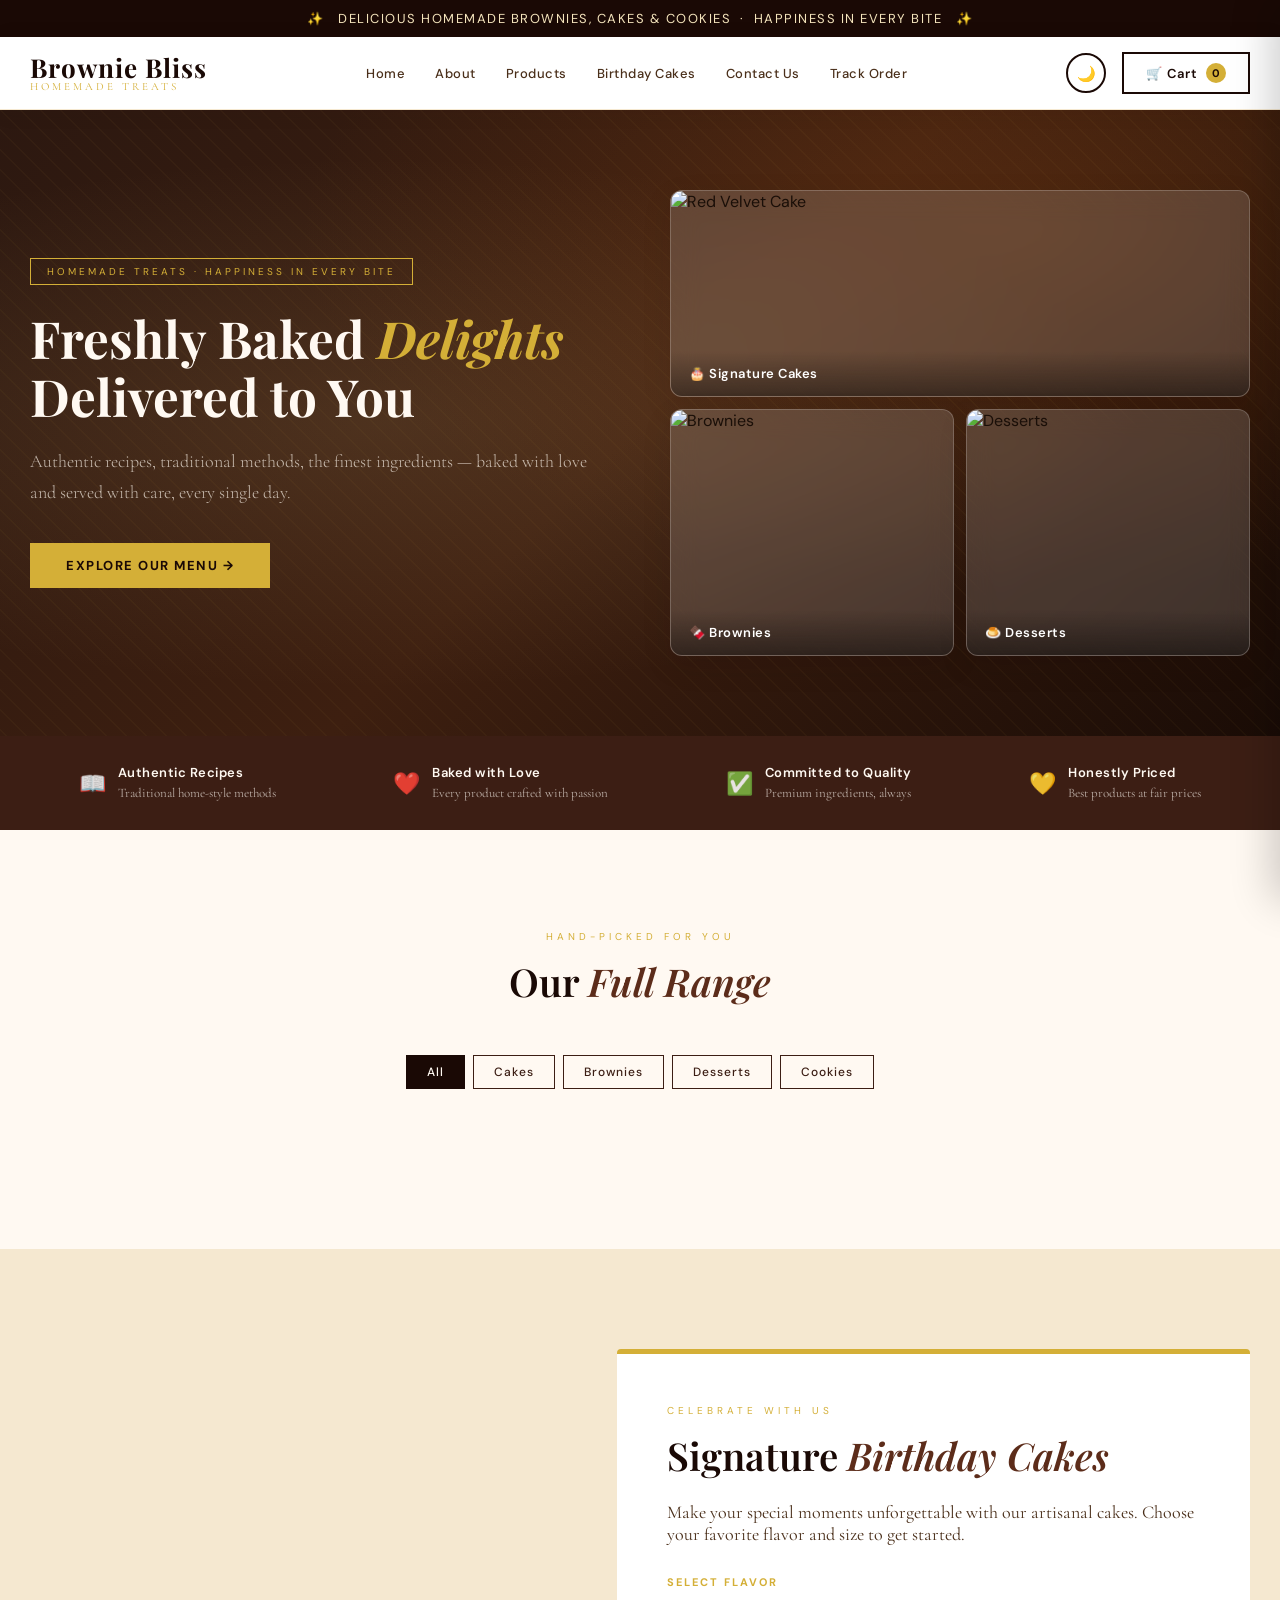
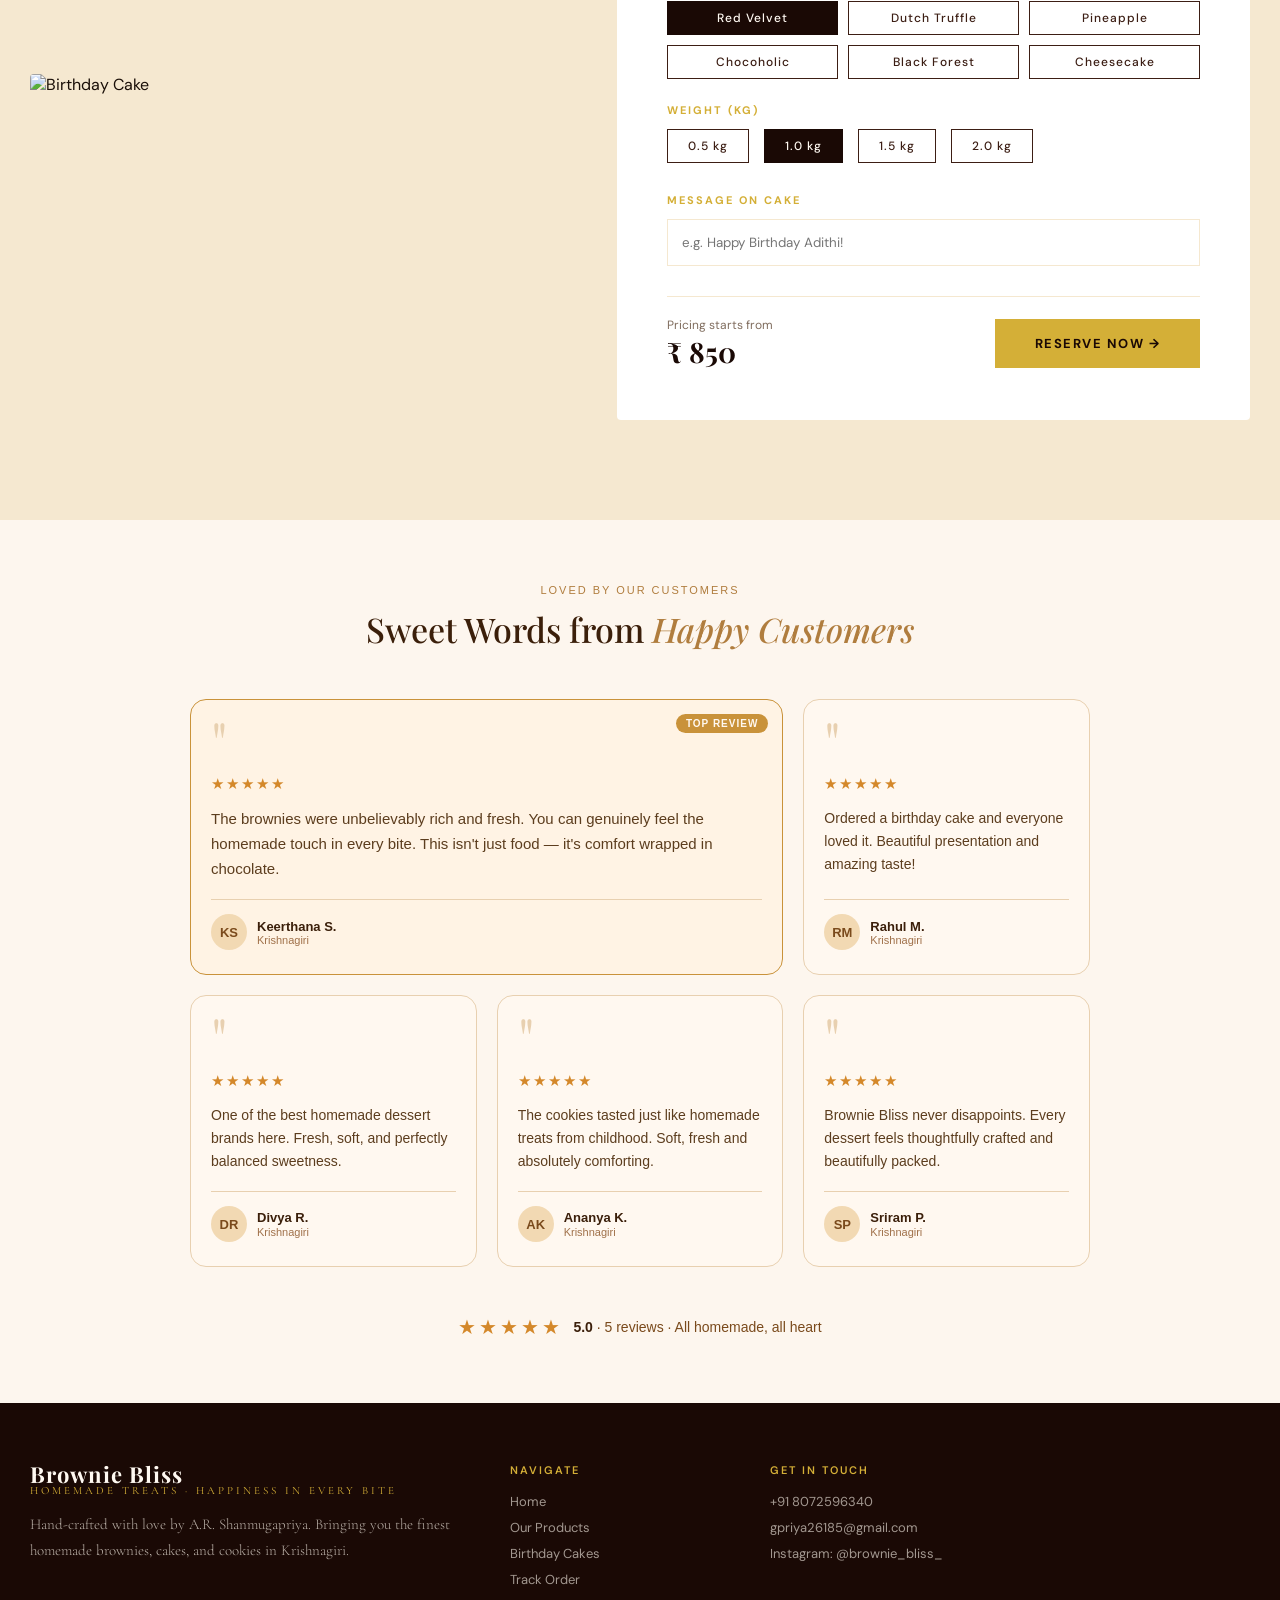
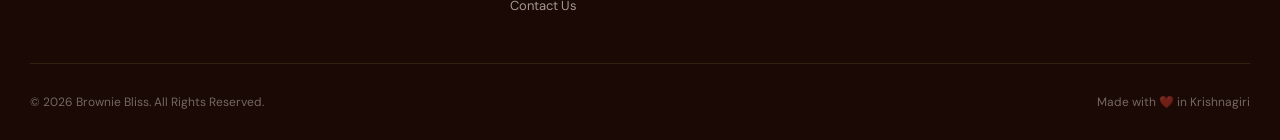
==== commit 40df9b0b: "feat: redesign reviews section with warm card-based layout" ====
--- a/public/index.html
+++ b/public/index.html
@@ -35,9 +35,10 @@
       </a>
       <nav>
         <a href="index.html#home">Home</a>
+        <a href="about.html">About</a>
         <a href="index.html#products">Products</a>
         <a href="index.html#birthday">Birthday Cakes</a>
-        <a href="index.html#contact">Contact</a>
+        <a href="contact.html">Contact Us</a>
         <a href="track.html">Track Order</a>
       </nav>
       <div class="header-actions">
@@ -143,255 +144,176 @@
     </div>
   </section>
 
-  <!-- BIRTHDAY & DESSERT SLIDER SECTION -->
+  <!-- BIRTHDAY CAKES SECTION -->
   <section class="birthday-section" id="birthday"
-    style="padding: 100px 0; background: var(--cream-dark); min-height: 80vh; overflow: hidden;">
-    
-    <!-- Slider Hint -->
-    <div style="text-align: center; margin-bottom: 20px; font-size: 12px; color: var(--gold); letter-spacing: 2px; text-transform: uppercase; opacity: 0.7;">
-      Swipe to see Desserts &nbsp; ⟷
-    </div>
-
-    <div class="birthday-slider" style="display: flex; overflow-x: auto; scroll-snap-type: x mandatory; -webkit-overflow-scrolling: touch; scroll-behavior: smooth;">
-      
-      <!-- SLIDE 1: BIRTHDAY CAKES -->
-      <div class="bday-slide" style="flex: 0 0 100%; scroll-snap-align: start; padding: 0 30px;">
-        <div style="max-width: 1300px; margin: 0 auto; display: grid; grid-template-columns: 1fr 1.2fr; gap: 60px; align-items: center;">
-          <div class="birthday-visual">
-            <img id="birthdayCakeImg" src="https://theobroma.in/cdn/shop/files/redvelvet-theo.jpg?v=1701321860"
-              alt="Birthday Cake"
-              style="width: 100%; height: 550px; object-fit: cover; border-radius: 4px; box-shadow: var(--shadow);">
+    style="padding: 100px 30px; background: var(--cream-dark); min-height: 80vh;">
+    <div
+      style="max-width: 1300px; margin: 0 auto; display: grid; grid-template-columns: 1fr 1.2fr; gap: 60px; align-items: center;">
+      <div class="birthday-visual">
+        <img id="birthdayCakeImg" src="https://theobroma.in/cdn/shop/files/redvelvet-theo.jpg?v=1701321860"
+          alt="Birthday Cake"
+          style="width: 100%; height: 550px; object-fit: cover; border-radius: 4px; box-shadow: var(--shadow);">
+      </div>
+      <div class="birthday-card"
+        style="background: var(--white); padding: 50px; border-radius: 4px; box-shadow: var(--shadow); border-top: 5px solid var(--gold);">
+        <span class="section-label">Celebrate with Us</span>
+        <h2 class="section-title" style="margin-bottom: 20px;">Signature <em>Birthday Cakes</em></h2>
+        <p
+          style="margin-bottom: 30px; color: var(--text-mid); font-family: 'Cormorant Garamond', serif; font-size: 18px;">
+          Make your special moments unforgettable with our artisanal cakes. Choose your favorite flavor and
+          size to get
+          started.
+        </p>
+
+        <div style="margin-bottom: 24px;">
+          <label
+            style="display: block; font-size: 11px; letter-spacing: 2px; text-transform: uppercase; color: var(--gold); margin-bottom: 12px; font-weight: 700;">Select
+            Flavor</label>
+          <div style="display: grid; grid-template-columns: repeat(3, 1fr); gap: 10px;">
+  <button class="filter-tab flavor-btn active" onclick="updateBirthdayCake('Red Velvet')">
+    Red Velvet
+  </button>
+
+  <button class="filter-tab flavor-btn" onclick="updateBirthdayCake('Dutch Truffle')">
+    Dutch Truffle
+  </button>
+
+  <button class="filter-tab flavor-btn" onclick="updateBirthdayCake('Pineapple')">
+    Pineapple
+  </button>
+
+  <button class="filter-tab flavor-btn" onclick="updateBirthdayCake('Chocoholic')">
+    Chocoholic
+  </button>
+
+  <button class="filter-tab flavor-btn" onclick="updateBirthdayCake('Black Forest')">
+    Black Forest
+  </button>
+
+  <button class="filter-tab flavor-btn" onclick="updateBirthdayCake('Cheesecake')">
+    Cheesecake
+  </button>
+</div>
+        </div>
+
+        <div style="margin-bottom: 30px;">
+          <label
+            style="display: block; font-size: 11px; letter-spacing: 2px; text-transform: uppercase; color: var(--gold); margin-bottom: 12px; font-weight: 700;">Weight
+            (kg)</label>
+          <div style="display: flex; gap: 15px;">
+            <button class="filter-tab" onclick="setCakeWeight('0.5')">0.5 kg</button>
+            <button class="filter-tab active" onclick="setCakeWeight('1.0')">1.0 kg</button>
+            <button class="filter-tab" onclick="setCakeWeight('1.5')">1.5 kg</button>
+            <button class="filter-tab" onclick="setCakeWeight('2.0')">2.0 kg</button>
           </div>
-          <div class="birthday-card"
-            style="background: var(--white); padding: 50px; border-radius: 4px; box-shadow: var(--shadow); border-top: 5px solid var(--gold);">
-            <span class="section-label">Celebrate with Us</span>
-            <h2 class="section-title" style="margin-bottom: 20px;">Signature <em>Birthday Cakes</em></h2>
-            <p
-              style="margin-bottom: 30px; color: var(--text-mid); font-family: 'Cormorant Garamond', serif; font-size: 18px;">
-              Make your special moments unforgettable with our artisanal cakes. Choose your favorite flavor and
-              size to get
-              started.
-            </p>
-    
-            <div style="margin-bottom: 24px;">
-              <label
-                style="display: block; font-size: 11px; letter-spacing: 2px; text-transform: uppercase; color: var(--gold); margin-bottom: 12px; font-weight: 700;">Select
-                Flavor</label>
-              <div style="display: grid; grid-template-columns: repeat(3, 1fr); gap: 10px;">
-      <button class="filter-tab flavor-btn active" onclick="updateBirthdayCake('Red Velvet')">
-        Red Velvet
-      </button>
-    
-      <button class="filter-tab flavor-btn" onclick="updateBirthdayCake('Dutch Truffle')">
-        Dutch Truffle
-      </button>
-    
-      <button class="filter-tab flavor-btn" onclick="updateBirthdayCake('Pineapple')">
-        Pineapple
-      </button>
-    
-      <button class="filter-tab flavor-btn" onclick="updateBirthdayCake('Chocoholic')">
-        Chocoholic
-      </button>
-    
-      <button class="filter-tab flavor-btn" onclick="updateBirthdayCake('Black Forest')">
-        Black Forest
-      </button>
-    
-      <button class="filter-tab flavor-btn" onclick="updateBirthdayCake('Cheesecake')">
-        Cheesecake
-      </button>
-    </div>
-            </div>
-    
-            <div style="margin-bottom: 30px;">
-              <label
-                style="display: block; font-size: 11px; letter-spacing: 2px; text-transform: uppercase; color: var(--gold); margin-bottom: 12px; font-weight: 700;">Weight
-                (kg)</label>
-              <div style="display: flex; gap: 15px;">
-                <button class="filter-tab" onclick="setCakeWeight('0.5')">0.5 kg</button>
-                <button class="filter-tab active" onclick="setCakeWeight('1.0')">1.0 kg</button>
-                <button class="filter-tab" onclick="setCakeWeight('1.5')">1.5 kg</button>
-                <button class="filter-tab" onclick="setCakeWeight('2.0')">2.0 kg</button>
-              </div>
-            </div>
-    
-            <div style="margin-bottom: 30px;">
-              <label
-                style="display: block; font-size: 11px; letter-spacing: 2px; text-transform: uppercase; color: var(--gold); margin-bottom: 12px; font-weight: 700;">Message
-                on Cake</label>
-              <input type="text" id="cakeMessage" placeholder="e.g. Happy Birthday Adithi!"
-                style="width: 100%; padding: 14px; border: 1px solid var(--cream-dark); outline: none; font-family: 'DM Sans', sans-serif;">
-            </div>
-    
-            <div
-              style="display: flex; justify-content: space-between; align-items: center; padding-top: 20px; border-top: 1px solid var(--cream-dark);">
-              <div>
-                <span style="display: block; font-size: 12px; color: var(--text-mid); opacity: 0.7;">Pricing
-                  starts
-                  from</span>
-                <span id="cakePrice"
-                  style="font-family: 'Playfair Display', serif; font-size: 28px; font-weight: 700; color: var(--brown-dark);">₹
-                  850</span>
-              </div>
-              <button class="hero-cta" style="padding: 16px 40px;" onclick="addBirthdayToCart()">
-                Reserve Now &rarr;
-              </button>
-            </div>
+        </div>
+
+        <div style="margin-bottom: 30px;">
+          <label
+            style="display: block; font-size: 11px; letter-spacing: 2px; text-transform: uppercase; color: var(--gold); margin-bottom: 12px; font-weight: 700;">Message
+            on Cake</label>
+          <input type="text" id="cakeMessage" placeholder="e.g. Happy Birthday Adithi!"
+            style="width: 100%; padding: 14px; border: 1px solid var(--cream-dark); outline: none; font-family: 'DM Sans', sans-serif;">
+        </div>
+
+        <div
+          style="display: flex; justify-content: space-between; align-items: center; padding-top: 20px; border-top: 1px solid var(--cream-dark);">
+          <div>
+            <span style="display: block; font-size: 12px; color: var(--text-mid); opacity: 0.7;">Pricing
+              starts
+              from</span>
+            <span id="cakePrice"
+              style="font-family: 'Playfair Display', serif; font-size: 28px; font-weight: 700; color: var(--brown-dark);">₹
+              850</span>
           </div>
-        </div>
-      </div>
-
-      <!-- SLIDE 2: DESSERTS -->
-      <div class="bday-slide" style="flex: 0 0 100%; scroll-snap-align: start; padding: 0 30px;">
-        <div style="max-width: 1300px; margin: 0 auto; display: grid; grid-template-columns: 1fr 1.2fr; gap: 60px; align-items: center;">
-          <div class="birthday-visual">
-            <img id="dessertImg" src="https://theobroma.in/cdn/shop/files/Delicacies-04.jpg?v=1681320427"
-              alt="Desserts"
-              style="width: 100%; height: 550px; object-fit: cover; border-radius: 4px; box-shadow: var(--shadow);">
-          </div>
-          <div class="birthday-card"
-            style="background: var(--white); padding: 50px; border-radius: 4px; box-shadow: var(--shadow); border-top: 5px solid var(--gold);">
-            <span class="section-label">Sweet Treats</span>
-            <h2 class="section-title" style="margin-bottom: 20px;">Exquisite <em>Desserts</em></h2>
-            <p
-              style="margin-bottom: 30px; color: var(--text-mid); font-family: 'Cormorant Garamond', serif; font-size: 18px;">
-              Indulge in our curated collection of fine desserts. From macarons to cheesecakes, every bite is a celebration of flavor and craftsmanship.
-            </p>
-    
-            <div style="margin-bottom: 24px;">
-              <label
-                style="display: block; font-size: 11px; letter-spacing: 2px; text-transform: uppercase; color: var(--gold); margin-bottom: 12px; font-weight: 700;">Select
-                Variety</label>
-              <div style="display: grid; grid-template-columns: repeat(3, 1fr); gap: 10px;">
-                <button class="filter-tab active">Macarons</button>
-                <button class="filter-tab">Tarts</button>
-                <button class="filter-tab">Pastries</button>
-                <button class="filter-tab">Cupcakes</button>
-                <button class="filter-tab">Mousse</button>
-                <button class="filter-tab">Donuts</button>
-              </div>
-            </div>
-    
-            <div style="margin-bottom: 30px;">
-              <label
-                style="display: block; font-size: 11px; letter-spacing: 2px; text-transform: uppercase; color: var(--gold); margin-bottom: 12px; font-weight: 700;">Box
-                Size</label>
-              <div style="display: flex; gap: 15px;">
-                <button class="filter-tab">Box of 2</button>
-                <button class="filter-tab active">Box of 4</button>
-                <button class="filter-tab">Box of 6</button>
-                <button class="filter-tab">Box of 12</button>
-              </div>
-            </div>
-    
-            <div style="margin-bottom: 30px;">
-              <label
-                style="display: block; font-size: 11px; letter-spacing: 2px; text-transform: uppercase; color: var(--gold); margin-bottom: 12px; font-weight: 700;">Special
-                Request</label>
-              <input type="text" placeholder="e.g. Less sugar, Eggless"
-                style="width: 100%; padding: 14px; border: 1px solid var(--cream-dark); outline: none; font-family: 'DM Sans', sans-serif;">
-            </div>
-    
-            <div
-              style="display: flex; justify-content: space-between; align-items: center; padding-top: 20px; border-top: 1px solid var(--cream-dark);">
-              <div>
-                <span style="display: block; font-size: 12px; color: var(--text-mid); opacity: 0.7;">Pricing
-                  starts
-                  from</span>
-                <span
-                  style="font-family: 'Playfair Display', serif; font-size: 28px; font-weight: 700; color: var(--brown-dark);">₹
-                  350</span>
-              </div>
-              <button class="hero-cta" style="padding: 16px 40px;">
-                Order Now &rarr;
-              </button>
-            </div>
-          </div>
-        </div>
-      </div>
-
-      <!-- SLIDE 3: BROWNIES -->
-      <div class="bday-slide" style="flex: 0 0 100%; scroll-snap-align: start; padding: 0 30px;">
-        <div style="max-width: 1300px; margin: 0 auto; display: grid; grid-template-columns: 1fr 1.2fr; gap: 60px; align-items: center;">
-          <div class="birthday-visual">
-            <img id="brownieImg" src="https://theobroma.in/cdn/shop/files/OverloadBrownie_400x400.jpg?v=1711183338"
-              alt="Brownies"
-              style="width: 100%; height: 550px; object-fit: cover; border-radius: 4px; box-shadow: var(--shadow);">
-          </div>
-          <div class="birthday-card"
-            style="background: var(--white); padding: 50px; border-radius: 4px; box-shadow: var(--shadow); border-top: 5px solid var(--gold);">
-            <span class="section-label">Fudgy Delights</span>
-            <h2 class="section-title" style="margin-bottom: 20px;">Signature <em>Brownies</em></h2>
-            <p
-              style="margin-bottom: 30px; color: var(--text-mid); font-family: 'Cormorant Garamond', serif; font-size: 18px;">
-              Our brownies are legendary. Fudgy, decadent, and made with the finest Belgian chocolate for an unparalleled cocoa experience.
-            </p>
-    
-            <div style="margin-bottom: 24px;">
-              <label
-                style="display: block; font-size: 11px; letter-spacing: 2px; text-transform: uppercase; color: var(--gold); margin-bottom: 12px; font-weight: 700;">Select
-                Flavor</label>
-              <div style="display: grid; grid-template-columns: repeat(3, 1fr); gap: 10px;">
-                <button class="filter-tab active">Walnut</button>
-                <button class="filter-tab">Overload</button>
-                <button class="filter-tab">Nutella</button>
-                <button class="filter-tab">Red Velvet</button>
-                <button class="filter-tab">Cookie</button>
-                <button class="filter-tab">Assorted</button>
-              </div>
-            </div>
-    
-            <div style="margin-bottom: 30px;">
-              <label
-                style="display: block; font-size: 11px; letter-spacing: 2px; text-transform: uppercase; color: var(--gold); margin-bottom: 12px; font-weight: 700;">Pack
-                Size</label>
-              <div style="display: flex; gap: 15px;">
-                <button class="filter-tab">Pack of 1</button>
-                <button class="filter-tab active">Pack of 4</button>
-                <button class="filter-tab">Pack of 6</button>
-                <button class="filter-tab">Pack of 12</button>
-              </div>
-            </div>
-    
-            <div style="margin-bottom: 30px;">
-              <label
-                style="display: block; font-size: 11px; letter-spacing: 2px; text-transform: uppercase; color: var(--gold); margin-bottom: 12px; font-weight: 700;">Gift
-                Wrap</label>
-              <div style="display: flex; gap: 15px;">
-                <button class="filter-tab active">Standard</button>
-                <button class="filter-tab">Premium Gold</button>
-              </div>
-            </div>
-    
-            <div
-              style="display: flex; justify-content: space-between; align-items: center; padding-top: 20px; border-top: 1px solid var(--cream-dark);">
-              <div>
-                <span style="display: block; font-size: 12px; color: var(--text-mid); opacity: 0.7;">Pricing
-                  starts
-                  from</span>
-                <span
-                  style="font-family: 'Playfair Display', serif; font-size: 28px; font-weight: 700; color: var(--brown-dark);">₹
-                  250</span>
-              </div>
-              <button class="hero-cta" style="padding: 16px 40px;">
-                Order Now &rarr;
-              </button>
-            </div>
-          </div>
-        </div>
-      </div>
-
-    </div>
-
-    <!-- Slider Navigation Dots -->
-    <div style="display: flex; justify-content: center; gap: 10px; margin-top: 30px;">
-      <div style="width: 8px; height: 8px; border-radius: 50%; background: var(--gold); cursor: pointer;"></div>
-      <div style="width: 8px; height: 8px; border-radius: 50%; background: var(--cream-dark); border: 1px solid var(--gold); cursor: pointer;"></div>
-      <div style="width: 8px; height: 8px; border-radius: 50%; background: var(--cream-dark); border: 1px solid var(--gold); cursor: pointer;"></div>
-    </div>
-
+          <button class="hero-cta" style="padding: 16px 40px;" onclick="addBirthdayToCart()">
+            Reserve Now &rarr;
+          </button>
+        </div>
+      </div>
+    </div>
   </section>
+
+
+<section class="bb-reviews">
+  <p class="eyebrow">Loved by our customers</p>
+  <h2>Sweet Words from <em>Happy Customers</em></h2>
+
+  <div class="reviews-grid">
+
+    <div class="review-card featured">
+      <span class="featured-badge">Top review</span>
+      <span class="quote-mark">"</span>
+      <div class="stars">★★★★★</div>
+      <p class="review-text">The brownies were unbelievably rich and fresh. You can genuinely feel the homemade touch in every bite. This isn't just food — it's comfort wrapped in chocolate.</p>
+      <div class="reviewer">
+        <div class="reviewer-avatar">KS</div>
+        <div>
+          <p class="reviewer-name">Keerthana S.</p>
+          <p class="reviewer-location">Krishnagiri</p>
+        </div>
+      </div>
+    </div>
+
+    <div class="review-card">
+      <span class="quote-mark">"</span>
+      <div class="stars">★★★★★</div>
+      <p class="review-text">Ordered a birthday cake and everyone loved it. Beautiful presentation and amazing taste!</p>
+      <div class="reviewer">
+        <div class="reviewer-avatar">RM</div>
+        <div>
+          <p class="reviewer-name">Rahul M.</p>
+          <p class="reviewer-location">Krishnagiri</p>
+        </div>
+      </div>
+    </div>
+
+    <div class="review-card">
+      <span class="quote-mark">"</span>
+      <div class="stars">★★★★★</div>
+      <p class="review-text">One of the best homemade dessert brands here. Fresh, soft, and perfectly balanced sweetness.</p>
+      <div class="reviewer">
+        <div class="reviewer-avatar">DR</div>
+        <div>
+          <p class="reviewer-name">Divya R.</p>
+          <p class="reviewer-location">Krishnagiri</p>
+        </div>
+      </div>
+    </div>
+
+    <div class="review-card">
+      <span class="quote-mark">"</span>
+      <div class="stars">★★★★★</div>
+      <p class="review-text">The cookies tasted just like homemade treats from childhood. Soft, fresh and absolutely comforting.</p>
+      <div class="reviewer">
+        <div class="reviewer-avatar">AK</div>
+        <div>
+          <p class="reviewer-name">Ananya K.</p>
+          <p class="reviewer-location">Krishnagiri</p>
+        </div>
+      </div>
+    </div>
+
+    <div class="review-card">
+      <span class="quote-mark">"</span>
+      <div class="stars">★★★★★</div>
+      <p class="review-text">Brownie Bliss never disappoints. Every dessert feels thoughtfully crafted and beautifully packed.</p>
+      <div class="reviewer">
+        <div class="reviewer-avatar">SP</div>
+        <div>
+          <p class="reviewer-name">Sriram P.</p>
+          <p class="reviewer-location">Krishnagiri</p>
+        </div>
+      </div>
+    </div>
+
+  </div>
+
+  <div class="bb-overall">
+    <span class="stars-big">★★★★★</span>
+    <p class="rating-text"><strong>5.0</strong> · 5 reviews · All homemade, all heart</p>
+  </div>
+</section>
 
   <!-- FOOTER -->
   <footer id="contact">
@@ -411,7 +333,7 @@
           <a href="#products">Our Products</a>
           <a href="#birthday">Birthday Cakes</a>
           <a href="track.html">Track Order</a>
-          <a href="#contact">Contact Us</a>
+          <a href="contact.html">Contact Us</a>
         </div>
         <div class="footer-col" style="display: none;">
           <h4>Information</h4>
@@ -422,7 +344,7 @@
           <h4>Get In Touch</h4>
           <a href="tel:08072596340">+91 8072596340</a>
           <a href="mailto:gpriya26185@gmail.com">gpriya26185@gmail.com</a>
-          <a href="https://instagram.com/brownie_bliss_" target="_blank">Instagram: @brownie_bliss_</a>
+          <a href="https://instagram.com/brownie_bliss_" target="_blank" rel="noopener noreferrer">Instagram: @brownie_bliss_</a>
         </div>
       </div>
       <div class="footer-bottom">
--- a/public/style.css
+++ b/public/style.css
@@ -1,2402 +1,5773 @@
-html {
-  scroll-behavior: smooth;
-}
-
-:root {
-  --brown-dark: #1A0905;
-  --brown-mid: #3C1E14;
-  --brown-warm: #5C2C1A;
-  --brand-red: #8B0000;
-  --gold: #D4AF37;
-  --gold-light: #F4E4BC;
-  --cream: #FFF9F2;
-  --cream-dark: #F5E8D0;
-  --text-dark: #1a0f08;
-  --text-mid: #4a2f1a;
-  --white: #fff;
-  --shadow-sm: 0 2px 4px rgba(26, 9, 5, 0.05);
-  --shadow-md: 0 10px 30px rgba(26, 9, 5, 0.1);
-  --shadow-lg: 0 20px 50px rgba(26, 9, 5, 0.15);
-  --radius-sm: 4px;
-  --radius-md: 12px;
-  --radius-lg: 20px;
-  --glass: rgba(255, 255, 255, 0.15);
-  --glass-border: rgba(255, 255, 255, 0.2);
-}
-
-.birthday-slider::-webkit-scrollbar {
-  display: none;
-}
-.birthday-slider {
-  -ms-overflow-style: none;
-  scrollbar-width: none;
-}
-
-* {
-  margin: 0;
-  padding: 0;
-  box-sizing: border-box;
-}
-
-body {
-  background: var(--cream);
-  color: var(--text-dark);
-  font-family: 'DM Sans', sans-serif;
-  overflow-x: hidden;
-}
-
-/* ANNOUNCEMENT BAR */
-.announcement {
-  background: var(--brown-dark);
-  color: var(--gold-light);
-  text-align: center;
-  padding: 10px 20px;
-  font-size: 13px;
-  letter-spacing: 1.5px;
-  font-family: 'DM Sans', sans-serif;
-  font-weight: 400;
-}
-
-/* HEADER */
-header {
-  background: var(--white);
-  border-bottom: 1px solid var(--cream-dark);
-  position: sticky;
-  top: 0;
-  z-index: 1000;
-  box-shadow: 0 2px 20px rgba(44, 24, 16, 0.08);
-}
-
-.header-inner {
-  max-width: 1300px;
-  margin: 0 auto;
-  padding: 0 30px;
-  display: flex;
-  align-items: center;
-  justify-content: space-between;
-  height: 72px;
-}
-
-.logo {
-  display: flex;
-  flex-direction: column;
-  line-height: 1;
-}
-
-.logo-name {
-  font-family: 'Playfair Display', serif;
-  font-size: 26px;
-  font-weight: 700;
-  color: var(--brown-dark);
-  letter-spacing: 1px;
-}
-
-.logo-sub {
-  font-family: 'Cormorant Garamond', serif;
-  font-size: 11px;
-  letter-spacing: 3px;
-  color: var(--gold);
-  text-transform: uppercase;
-}
-
-nav {
-  display: flex;
-  gap: 30px;
-  align-items: center;
-}
-
-nav a {
-  text-decoration: none;
-  color: var(--text-mid);
-  font-size: 13px;
-  letter-spacing: 0.5px;
-  font-weight: 500;
-  transition: color 0.2s;
-  position: relative;
-}
-
-nav a::after {
-  content: '';
-  position: absolute;
-  bottom: -3px;
-  left: 0;
-  right: 0;
-  height: 1px;
-  background: var(--gold);
-  transform: scaleX(0);
-  transition: transform 0.25s;
-}
-
-nav a:hover::after {
-  transform: scaleX(1);
-}
-
-nav a:hover {
-  color: var(--brown-dark);
-}
-
-.header-actions {
-  display: flex;
-  gap: 16px;
-  align-items: center;
-}
-
-.cart-btn {
-  position: relative;
-  background: none;
-  border: 2px solid var(--brown-dark);
-  color: var(--brown-dark);
-  padding: 9px 22px;
-  font-family: 'DM Sans', sans-serif;
-  font-size: 13px;
-  font-weight: 600;
-  letter-spacing: 1px;
-  cursor: pointer;
-  transition: all 0.2s;
-  border-radius: 0;
-  display: flex;
-  align-items: center;
-  gap: 8px;
-}
-
-.cart-btn:hover {
-  background: var(--brown-dark);
-  color: var(--white);
-}
-
-.cart-count {
-  background: var(--gold);
-  color: var(--brown-dark);
-  border-radius: 50%;
-  width: 20px;
-  height: 20px;
-  font-size: 11px;
-  font-weight: 700;
-  display: flex;
-  align-items: center;
-  justify-content: center;
-}
-
-/* HERO */
-.hero {
-  background: var(--brown-dark);
-  position: relative;
-  overflow: hidden;
-  min-height: 520px;
-  display: flex;
-  align-items: center;
-}
-
-.hero-bg {
-  position: absolute;
-  inset: 0;
-  background:
-    radial-gradient(ellipse at 30% 50%, rgba(201, 169, 110, 0.15) 0%, transparent 60%),
-    radial-gradient(ellipse at 80% 20%, rgba(139, 69, 19, 0.3) 0%, transparent 50%),
-    linear-gradient(135deg, #2C1810 0%, #3d1f10 50%, #1a0c06 100%);
-}
-
-.hero-pattern {
-  position: absolute;
-  inset: 0;
-  opacity: 0.04;
-  background-image: repeating-linear-gradient(45deg, var(--gold) 0, var(--gold) 1px, transparent 0, transparent 50%);
-  background-size: 20px 20px;
-}
-
-.hero-content {
-  position: relative;
-  max-width: 1300px;
-  margin: 0 auto;
-  padding: 80px 30px;
-  display: grid;
-  grid-template-columns: 1fr 1fr;
-  gap: 60px;
-  align-items: center;
-  width: 100%;
-}
-
-.hero-text {
-  color: var(--white);
-}
-
-.hero-badge {
-  display: inline-block;
-  border: 1px solid var(--gold);
-  color: var(--gold);
-  font-size: 10px;
-  letter-spacing: 3px;
-  text-transform: uppercase;
-  padding: 6px 16px;
-  margin-bottom: 24px;
-  font-family: 'DM Sans', sans-serif;
-}
-
-.hero-title {
-  font-family: 'Playfair Display', serif;
-  font-size: clamp(36px, 4vw, 56px);
-  font-weight: 700;
-  line-height: 1.15;
-  color: var(--cream);
-  margin-bottom: 20px;
-}
-
-.hero-title em {
-  font-style: italic;
-  color: var(--gold);
-}
-
-.hero-desc {
-  font-family: 'Cormorant Garamond', serif;
-  font-size: 18px;
-  color: rgba(253, 246, 237, 0.7);
-  line-height: 1.7;
-  margin-bottom: 36px;
-  font-weight: 300;
-}
-
-.hero-cta {
-  display: inline-flex;
-  align-items: center;
-  gap: 12px;
-  background: var(--gold);
-  color: var(--brown-dark);
-  padding: 14px 36px;
-  text-decoration: none;
-  font-size: 13px;
-  font-weight: 700;
-  letter-spacing: 1.5px;
-  text-transform: uppercase;
-  transition: all 0.25s;
-  font-family: 'DM Sans', sans-serif;
-  cursor: pointer;
-  border: none;
-}
-
-.hero-cta:hover {
-  background: var(--cream);
-  transform: translateY(-2px);
-  box-shadow: 0 8px 24px rgba(0, 0, 0, 0.3);
-}
-
-.hero-visual {
-  display: grid;
-  grid-template-columns: 1fr 1fr;
-  gap: 12px;
-}
-
-.hero-card {
-  background: var(--glass);
-  backdrop-filter: blur(14px);
-  -webkit-backdrop-filter: blur(14px);
-  border: 1px solid var(--glass-border);
-  border-radius: var(--radius-md);
-  overflow: hidden;
-  cursor: pointer;
-  transition: all 0.4s cubic-bezier(0.165, 0.84, 0.44, 1);
-  box-shadow: var(--shadow-md);
-}
-
-.hero-card:hover {
-  transform: translateY(-8px) scale(1.02);
-  box-shadow: var(--shadow-lg);
-  border-color: rgba(212, 175, 55, 0.4);
-}
-
-.hero-card:first-child {
-  grid-column: span 2;
-}
-
-.hero-card img {
-  width: 100%;
-  height: 200px;
-  object-fit: cover;
-  display: block;
-}
-
-.hero-card:first-child img {
-  height: 160px;
-}
-
-.hero-card-label {
-  padding: 14px 18px;
-  font-family: 'DM Sans', sans-serif;
-  font-size: 13px;
-  font-weight: 600;
-  color: #fff;
-  letter-spacing: 0.5px;
-  background: linear-gradient(to bottom, rgba(0, 0, 0, 0), rgba(0, 0, 0, 0.4));
-}
-
-/* VALUES STRIP */
-.values-strip {
-  background: var(--brown-mid);
-  padding: 28px 30px;
-}
-
-.values-inner {
-  max-width: 1300px;
-  margin: 0 auto;
-  display: flex;
-  justify-content: space-around;
-  flex-wrap: wrap;
-  gap: 20px;
-}
-
-.value-item {
-  display: flex;
-  align-items: center;
-  gap: 12px;
-  color: var(--cream);
-}
-
-.value-icon {
-  font-size: 22px;
-  opacity: 0.9;
-}
-
-.value-text strong {
-  display: block;
-  font-size: 13px;
-  font-weight: 600;
-  letter-spacing: 0.5px;
-  font-family: 'DM Sans', sans-serif;
-}
-
-.value-text span {
-  font-size: 11px;
-  opacity: 0.65;
-  font-family: 'Cormorant Garamond', serif;
-  font-size: 13px;
-}
-
-/* SECTION TITLES */
-.section-header {
-  text-align: center;
-  margin-bottom: 48px;
-}
-
-.section-label {
-  font-family: 'DM Sans', sans-serif;
-  font-size: 10px;
-  letter-spacing: 4px;
-  color: var(--gold);
-  text-transform: uppercase;
-  margin-bottom: 12px;
-  display: block;
-}
-
-.section-title {
-  font-family: 'Playfair Display', serif;
-  font-size: clamp(28px, 3vw, 40px);
-  font-weight: 600;
-  color: var(--brown-dark);
-}
-
-.section-title em {
-  font-style: italic;
-  color: var(--brown-warm);
-}
-
-/* CATEGORIES */
-.categories-section {
-  padding: 80px 30px;
-  max-width: 1300px;
-  margin: 0 auto;
-}
-
-.categories-grid {
-  display: grid;
-  grid-template-columns: repeat(4, 1fr);
-  gap: 20px;
-}
-
-.cat-card {
-  position: relative;
-  overflow: hidden;
-  cursor: pointer;
-  border-radius: var(--radius-md);
-  box-shadow: var(--shadow-md);
-  aspect-ratio: 3/4;
-  transition: all 0.4s ease;
-}
-
-.cat-card:hover {
-  transform: translateY(-5px);
-  box-shadow: var(--shadow-lg);
-}
-
-.cat-card img {
-  width: 100%;
-  height: 100%;
-  object-fit: cover;
-  transition: transform 0.4s ease;
-  display: block;
-}
-
-.cat-card:hover img {
-  transform: scale(1.07);
-}
-
-.cat-overlay {
-  position: absolute;
-  inset: 0;
-  background: linear-gradient(to top, rgba(44, 24, 16, 0.85) 0%, rgba(44, 24, 16, 0.1) 60%, transparent 100%);
-  display: flex;
-  flex-direction: column;
-  justify-content: flex-end;
-  padding: 24px 20px;
-  transition: background 0.3s;
-}
-
-.cat-card:hover .cat-overlay {
-  background: linear-gradient(to top, rgba(44, 24, 16, 0.95) 0%, rgba(44, 24, 16, 0.3) 60%, transparent 100%);
-}
-
-.cat-name {
-  font-family: 'Playfair Display', serif;
-  font-size: 20px;
-  font-weight: 600;
-  color: var(--white);
-  margin-bottom: 6px;
-}
-
-.cat-count {
-  font-size: 12px;
-  color: var(--gold-light);
-  letter-spacing: 1px;
-  font-family: 'DM Sans', sans-serif;
-}
-
-.cat-arrow {
-  position: absolute;
-  top: 16px;
-  right: 16px;
-  width: 32px;
-  height: 32px;
-  background: rgba(255, 255, 255, 0.1);
-  border: 1px solid rgba(255, 255, 255, 0.3);
-  border-radius: 50%;
-  display: flex;
-  align-items: center;
-  justify-content: center;
-  color: white;
-  font-size: 14px;
-  opacity: 0;
-  transition: opacity 0.2s;
-}
-
-.cat-card:hover .cat-arrow {
-  opacity: 1;
-}
-
-/* PRODUCTS SECTION */
-.products-section {
-  background: var(--cream-dark);
-  padding: 80px 30px;
-}
-
-.products-inner {
-  max-width: 1300px;
-  margin: 0 auto;
-}
-
-/* FILTER TABS */
-.filter-tabs {
-  display: flex;
-  gap: 8px;
-  justify-content: center;
-  margin-bottom: 40px;
-  flex-wrap: wrap;
-}
-
-.filter-tab {
-  padding: 8px 20px;
-  border: 1px solid var(--brown-mid);
-  background: none;
-  color: var(--brown-mid);
-  font-family: 'DM Sans', sans-serif;
-  font-size: 12px;
-  letter-spacing: 1px;
-  cursor: pointer;
-  transition: all 0.2s;
-  font-weight: 500;
-}
-
-.filter-tab.active,
-.filter-tab:hover {
-  background: var(--brown-dark);
-  color: var(--cream);
-  border-color: var(--brown-dark);
-}
-
-.products-grid {
-  display: grid;
-  grid-template-columns: repeat(4, 1fr);
-  gap: 24px;
-}
-
-.product-card {
-  background: var(--white);
-  border-radius: var(--radius-md);
-  overflow: hidden;
-  box-shadow: var(--shadow-sm);
-  transition: all 0.4s cubic-bezier(0.165, 0.84, 0.44, 1);
-  position: relative;
-  border: 1px solid rgba(0, 0, 0, 0.03);
-}
-
-.product-card:hover {
-  transform: translateY(-10px);
-  box-shadow: var(--shadow-lg);
-  border-color: rgba(0, 0, 0, 0.06);
-}
-
-.product-img-wrap {
-  position: relative;
-  overflow: hidden;
-}
-
-.product-img-wrap img {
-  width: 100%;
-  height: 220px;
-  object-fit: cover;
-  display: block;
-  transition: transform 0.4s;
-}
-
-.product-card:hover .product-img-wrap img {
-  transform: scale(1.05);
-}
-
-.bestseller-badge {
-  position: absolute;
-  top: 15px;
-  left: 15px;
-  background: var(--gold);
-  color: var(--brown-dark);
-  font-size: 10px;
-  letter-spacing: 1px;
-  text-transform: uppercase;
-  padding: 5px 12px;
-  font-weight: 700;
-  font-family: 'DM Sans', sans-serif;
-  border-radius: 30px;
-  box-shadow: 0 4px 12px rgba(212, 175, 55, 0.4);
-  z-index: 10;
-}
-
-.product-info {
-  padding: 18px 18px 20px;
-}
-
-.product-category {
-  font-size: 10px;
-  letter-spacing: 2px;
-  color: var(--gold);
-  text-transform: uppercase;
-  font-family: 'DM Sans', sans-serif;
-  margin-bottom: 6px;
-}
-
-.product-name {
-  font-family: 'Playfair Display', serif;
-  font-size: 16px;
-  font-weight: 600;
-  color: var(--brown-dark);
-  margin-bottom: 10px;
-  line-height: 1.3;
-}
-
-.product-price {
-  font-family: 'DM Sans', sans-serif;
-  font-size: 18px;
-  font-weight: 700;
-  color: var(--brown-warm);
-  margin-bottom: 14px;
-}
-
-.add-to-cart {
-  width: 100%;
-  padding: 14px;
-  background: var(--brown-dark);
-  color: var(--cream);
-  border: none;
-  font-family: 'DM Sans', sans-serif;
-  font-size: 11px;
-  letter-spacing: 2px;
-  text-transform: uppercase;
-  font-weight: 700;
-  cursor: pointer;
-  transition: all 0.3s;
-  display: flex;
-  align-items: center;
-  justify-content: center;
-  gap: 8px;
-  border-radius: var(--radius-sm);
-}
-
-.add-to-cart:hover {
-  background: var(--brown-mid);
-  gap: 12px;
-  letter-spacing: 2.5px;
-}
-
-.add-to-cart.added {
-  background: #2d6a2d;
-  color: white;
-}
-
-/* GIFTING BANNER */
-.gifting-section {
-  padding: 80px 30px;
-  max-width: 1300px;
-  margin: 0 auto;
-  display: grid;
-  grid-template-columns: 1fr 1fr;
-  gap: 40px;
-  align-items: center;
-}
-
-.gifting-text .section-header {
-  text-align: left;
-  margin-bottom: 24px;
-}
-
-.gifting-text p {
-  font-family: 'Cormorant Garamond', serif;
-  font-size: 18px;
-  color: var(--text-mid);
-  line-height: 1.8;
-  margin-bottom: 30px;
-  font-weight: 300;
-}
-
-.btn-outline {
-  display: inline-block;
-  padding: 12px 32px;
-  border: 2px solid var(--brown-dark);
-  color: var(--brown-dark);
-  text-decoration: none;
-  font-family: 'DM Sans', sans-serif;
-  font-size: 12px;
-  letter-spacing: 1.5px;
-  text-transform: uppercase;
-  font-weight: 600;
-  transition: all 0.2s;
-  cursor: pointer;
-  background: none;
-}
-
-.btn-outline:hover {
-  background: var(--brown-dark);
-  color: var(--cream);
-}
-
-.gifting-img {
-  border-radius: 2px;
-  overflow: hidden;
-  box-shadow: var(--shadow);
-}
-
-.gifting-img img {
-  width: 100%;
-  height: 400px;
-  object-fit: cover;
-  display: block;
-}
-
-/* FOOTER */
-footer {
-  background: var(--brown-dark);
-  color: rgba(253, 246, 237, 0.7);
-  padding: 60px 30px 30px;
-}
-
-.footer-inner {
-  max-width: 1300px;
-  margin: 0 auto;
-}
-
-.footer-top {
-  display: grid;
-  grid-template-columns: 2fr 1fr 1fr 1fr;
-  gap: 40px;
-  padding-bottom: 40px;
-  border-bottom: 1px solid rgba(201, 169, 110, 0.15);
-  margin-bottom: 30px;
-}
-
-.footer-brand .logo-name {
-  color: var(--cream);
-  font-size: 22px;
-}
-
-.footer-brand .logo-sub {
-  color: var(--gold);
-}
-
-.footer-brand p {
-  font-size: 13px;
-  line-height: 1.7;
-  margin-top: 16px;
-  font-family: 'Cormorant Garamond', serif;
-  font-size: 15px;
-  font-weight: 300;
-}
-
-.footer-col h4 {
-  font-family: 'DM Sans', sans-serif;
-  font-size: 11px;
-  letter-spacing: 2px;
-  text-transform: uppercase;
-  color: var(--gold);
-  margin-bottom: 16px;
-  font-weight: 600;
-}
-
-.footer-col a {
-  display: block;
-  color: rgba(253, 246, 237, 0.6);
-  text-decoration: none;
-  font-size: 13px;
-  margin-bottom: 9px;
-  transition: color 0.2s;
-  font-family: 'DM Sans', sans-serif;
-}
-
-.footer-col a:hover {
-  color: var(--gold-light);
-}
-
-.footer-bottom {
-  display: flex;
-  justify-content: space-between;
-  align-items: center;
-  font-size: 12px;
-  color: rgba(253, 246, 237, 0.4);
-  font-family: 'DM Sans', sans-serif;
-}
-
-/* CART SIDEBAR */
-.cart-overlay {
-  position: fixed;
-  inset: 0;
-  background: rgba(0, 0, 0, 0.5);
-  z-index: 2000;
-  opacity: 0;
-  pointer-events: none;
-  transition: opacity 0.3s;
-}
-
-.cart-overlay.open {
-  opacity: 1;
-  pointer-events: all;
-}
-
-.cart-sidebar {
-  position: fixed;
-  top: 0;
-  right: 0;
-  bottom: 0;
-  width: 400px;
-  background: var(--white);
-  z-index: 2001;
-  transform: translateX(100%);
-  transition: transform 0.35s cubic-bezier(0.4, 0, 0.2, 1);
-  display: flex;
-  flex-direction: column;
-  box-shadow: -8px 0 40px rgba(0, 0, 0, 0.2);
-}
-
-.cart-sidebar.open {
-  transform: translateX(0);
-}
-
-.cart-header {
-  padding: 24px 24px 20px;
-  border-bottom: 1px solid var(--cream-dark);
-  display: flex;
-  justify-content: space-between;
-  align-items: center;
-  background: var(--brown-dark);
-  color: var(--cream);
-}
-
-.cart-title {
-  font-family: 'Playfair Display', serif;
-  font-size: 20px;
-  font-weight: 600;
-}
-
-.cart-close {
-  background: none;
-  border: none;
-  color: var(--cream);
-  font-size: 24px;
-  cursor: pointer;
-  line-height: 1;
-  padding: 4px;
-  transition: color 0.2s;
-}
-
-.cart-close:hover {
-  color: var(--gold);
-}
-
-.cart-items {
-  flex: 1;
-  overflow-y: auto;
-  padding: 20px 24px;
-}
-
-.cart-empty {
-  text-align: center;
-  padding: 60px 20px;
-  color: var(--text-mid);
-  font-family: 'Cormorant Garamond', serif;
-  font-size: 18px;
-  opacity: 0.6;
-}
-
-.cart-empty-icon {
-  font-size: 48px;
-  margin-bottom: 16px;
-  display: block;
-}
-
-.cart-item {
-  display: grid;
-  grid-template-columns: 70px 1fr auto;
-  gap: 14px;
-  align-items: center;
-  padding: 14px 0;
-  border-bottom: 1px solid var(--cream-dark);
-  animation: slideIn 0.2s ease;
-}
-
-@keyframes slideIn {
-  from {
-    opacity: 0;
-    transform: translateX(10px);
-  }
-
-  to {
-    opacity: 1;
-    transform: translateX(0);
-  }
-}
-
-.cart-item img {
-  width: 70px;
-  height: 70px;
-  object-fit: cover;
-  border-radius: 2px;
-}
-
-.cart-item-name {
-  font-family: 'Playfair Display', serif;
-  font-size: 14px;
-  font-weight: 600;
-  color: var(--brown-dark);
-  margin-bottom: 4px;
-}
-
-.cart-item-price {
-  font-size: 13px;
-  color: var(--brown-warm);
-  font-weight: 600;
-  font-family: 'DM Sans', sans-serif;
-}
-
-.cart-qty {
-  display: flex;
-  align-items: center;
-  gap: 8px;
-  margin-top: 8px;
-}
-
-.qty-btn {
-  width: 26px;
-  height: 26px;
-  border: 1px solid var(--brown-mid);
-  background: none;
-  color: var(--brown-dark);
-  cursor: pointer;
-  font-size: 14px;
-  display: flex;
-  align-items: center;
-  justify-content: center;
-  transition: all 0.15s;
-  font-family: 'DM Sans', sans-serif;
-}
-
-.qty-btn:hover {
-  background: var(--brown-dark);
-  color: white;
-  border-color: var(--brown-dark);
-}
-
-.qty-num {
-  font-size: 14px;
-  font-weight: 600;
-  min-width: 20px;
-  text-align: center;
-  font-family: 'DM Sans', sans-serif;
-}
-
-.cart-item-remove {
-  background: none;
-  border: none;
-  color: #ccc;
-  cursor: pointer;
-  font-size: 16px;
-  padding: 4px;
-  transition: color 0.15s;
-  align-self: flex-start;
-}
-
-.cart-item-remove:hover {
-  color: #e53e3e;
-}
-
-.cart-footer {
-  padding: 20px 24px 28px;
-  border-top: 1px solid var(--cream-dark);
-  background: var(--cream);
-}
-
-.cart-total {
-  display: flex;
-  justify-content: space-between;
-  align-items: center;
-  margin-bottom: 18px;
-}
-
-.cart-total-label {
-  font-family: 'DM Sans', sans-serif;
-  font-size: 13px;
-  color: var(--text-mid);
-  letter-spacing: 1px;
-  text-transform: uppercase;
-  font-weight: 600;
-}
-
-.cart-total-amt {
-  font-family: 'Playfair Display', serif;
-  font-size: 22px;
-  font-weight: 700;
-  color: var(--brown-dark);
-}
-
-.whatsapp-btn {
-  width: 100%;
-  padding: 16px;
-  background: #25D366;
-  color: white;
-  border: none;
-  font-family: 'DM Sans', sans-serif;
-  font-size: 14px;
-  font-weight: 700;
-  letter-spacing: 1px;
-  text-transform: uppercase;
-  cursor: pointer;
-  display: flex;
-  align-items: center;
-  justify-content: center;
-  gap: 12px;
-  transition: all 0.2s;
-  border-radius: 2px;
-  box-shadow: 0 4px 16px rgba(37, 211, 102, 0.3);
-}
-
-.whatsapp-btn:hover {
-  background: #20b95a;
-  transform: translateY(-1px);
-  box-shadow: 0 6px 24px rgba(37, 211, 102, 0.4);
-}
-
-.whatsapp-icon {
-  font-size: 20px;
-}
-
-.whatsapp-note {
-  text-align: center;
-  font-size: 11px;
-  color: var(--text-mid);
-  opacity: 0.6;
-  margin-top: 10px;
-  font-family: 'DM Sans', sans-serif;
-}
-
-/* TOAST */
-.toast {
-  position: fixed;
-  bottom: 24px;
-  right: 24px;
-  background: var(--brown-dark);
-  color: var(--cream);
-  padding: 14px 20px;
-  font-family: 'DM Sans', sans-serif;
-  font-size: 13px;
-  font-weight: 500;
-  border-left: 3px solid var(--gold);
-  z-index: 3000;
-  transform: translateY(80px);
-  opacity: 0;
-  transition: all 0.3s cubic-bezier(0.4, 0, 0.2, 1);
-  display: flex;
-  align-items: center;
-  gap: 10px;
-  max-width: 300px;
-  box-shadow: 0 4px 24px rgba(0, 0, 0, 0.2);
-}
-
-.toast.show {
-  transform: translateY(0);
-  opacity: 1;
-}
-
-/* WHATSAPP PHONE MODAL */
-.phone-modal-overlay {
-  position: fixed;
-  inset: 0;
-  background: rgba(0, 0, 0, 0.6);
-  z-index: 3000;
-  display: flex;
-  align-items: center;
-  justify-content: center;
-  opacity: 0;
-  pointer-events: none;
-  transition: opacity 0.3s;
-}
-
-.phone-modal-overlay.open {
-  opacity: 1;
-  pointer-events: all;
-}
-
-.phone-modal {
-  background: white;
-  padding: 40px 36px;
-  max-width: 420px;
-  width: 90%;
-  box-shadow: 0 20px 60px rgba(0, 0, 0, 0.3);
-  transform: scale(0.9);
-  transition: transform 0.3s;
-}
-
-.phone-modal-overlay.open .phone-modal {
-  transform: scale(1);
-}
-
-.phone-modal h3 {
-  font-family: 'Playfair Display', serif;
-  font-size: 22px;
-  color: var(--brown-dark);
-  margin-bottom: 8px;
-}
-
-.phone-modal p {
-  font-size: 14px;
-  color: var(--text-mid);
-  margin-bottom: 24px;
-  font-family: 'Cormorant Garamond', serif;
-  font-size: 16px;
-}
-
-.phone-input-wrap {
-  display: flex;
-  border: 2px solid var(--cream-dark);
-  transition: border-color 0.2s;
-  margin-bottom: 16px;
-}
-
-.phone-input-wrap:focus-within {
-  border-color: var(--gold);
-}
-
-.phone-prefix {
-  padding: 12px 14px;
-  background: var(--cream-dark);
-  color: var(--text-mid);
-  font-family: 'DM Sans', sans-serif;
-  font-size: 14px;
-  font-weight: 600;
-}
-
-.phone-input {
-  flex: 1;
-  padding: 12px 14px;
-  border: none;
-  outline: none;
-  font-family: 'DM Sans', sans-serif;
-  font-size: 15px;
-  color: var(--brown-dark);
-  background: white;
-}
-
-.modal-actions {
-  display: flex;
-  gap: 12px;
-}
-
-.modal-cancel {
-  flex: 1;
-  padding: 12px;
-  background: none;
-  border: 1px solid var(--cream-dark);
-  color: var(--text-mid);
-  font-family: 'DM Sans', sans-serif;
-  font-size: 13px;
-  cursor: pointer;
-  transition: all 0.2s;
-}
-
-.modal-cancel:hover {
-  border-color: var(--brown-dark);
-}
-
-.modal-confirm {
-  flex: 2;
-  padding: 12px;
-  background: #25D366;
-  color: white;
-  border: none;
-  font-family: 'DM Sans', sans-serif;
-  font-size: 13px;
-  font-weight: 700;
-  cursor: pointer;
-  transition: all 0.2s;
-  display: flex;
-  align-items: center;
-  justify-content: center;
-  gap: 8px;
-  letter-spacing: 0.5px;
-}
-
-.modal-confirm:hover {
-  background: #20b95a;
-}
-
-/* RESPONSIVE */
-@media (max-width: 1024px) {
-  .hero-content {
-    grid-template-columns: 1fr;
-    gap: 40px;
-    text-align: center;
-  }
-
-  .hero-text {
-    display: flex;
-    flex-direction: column;
-    align-items: center;
-  }
-
-  .hero-visual {
-    max-width: 600px;
-    margin: 0 auto;
-  }
-
-  .admin-body {
-    margin: 20px auto;
-  }
-}
-
-@media (max-width: 900px) {
-  .categories-grid {
-    grid-template-columns: repeat(2, 1fr);
-  }
-
-  .products-grid {
-    grid-template-columns: repeat(2, 1fr);
-  }
-
-  .footer-top {
-    grid-template-columns: repeat(2, 1fr);
-  }
-
-  .gifting-section {
-    grid-template-columns: 1fr;
-    text-align: center;
-  }
-
-  .gifting-text .section-header {
-    text-align: center;
-  }
-
-  nav {
-    display: none;
-  }
-
-  .cart-sidebar {
-    width: 100%;
-  }
-
-  .admin-nav .nav-links {
-    display: none;
-  }
-}
-
-@media (max-width: 600px) {
-  .header-inner {
-    padding: 0 15px;
-  }
-
-  .logo-name {
-    font-size: 20px;
-  }
-
-  .hero-title {
-    font-size: 32px;
-  }
-
-  .products-grid {
-    grid-template-columns: 1fr;
-    gap: 16px;
-  }
-
-  .categories-grid {
-    grid-template-columns: 1fr;
-  }
-
-  .values-inner {
-    justify-content: flex-start;
-    overflow-x: auto;
-    padding-bottom: 10px;
-  }
-
-  .value-item {
-    flex-shrink: 0;
-  }
-
-  /* Admin Mobile Adjustments */
-  .panel-head {
-    flex-direction: column;
-    align-items: flex-start;
-  }
-
-  .orders-filter {
-    width: 100%;
-    overflow-x: auto;
-    display: flex;
-    padding-bottom: 8px;
-  }
-
-  .of-btn {
-    white-space: nowrap;
-  }
-
-  .orders-table {
-    display: block;
-    overflow-x: auto;
-  }
-
-  .stat-card {
-    padding: 16px;
-  }
-
-  .stat-value {
-    font-size: 24px;
-  }
-
-  .checkout-modal,
-  .detail-modal,
-  .receipt-modal {
-    width: 95%;
-    margin: 10px;
-  }
-
-  .detail-modal-body {
-    padding: 15px;
-  }
-
-  .info-grid {
-    grid-template-columns: 1fr;
-  }
-}
-
-/* --- CHECKOUT MODAL --- */
-.checkout-overlay {
-  position: fixed;
-  inset: 0;
-  background: rgba(26, 9, 5, 0.4);
-  backdrop-filter: blur(4px);
-  -webkit-backdrop-filter: blur(4px);
-  z-index: 3000;
-  display: flex;
-  align-items: center;
-  justify-content: center;
-  opacity: 0;
-  pointer-events: none;
-  transition: opacity 0.3s;
-}
-
-.checkout-overlay.open {
-  opacity: 1;
-  pointer-events: all;
-}
-
-.checkout-modal {
-  background: var(--white);
-  width: 90%;
-  max-width: 480px;
-  border-radius: 4px;
-  overflow: hidden;
-  box-shadow: 0 40px 100px rgba(0, 0, 0, 0.4);
-  transform: translateY(20px);
-  transition: transform 0.3s;
-}
-
-.checkout-overlay.open .checkout-modal {
-  transform: translateY(0);
-}
-
-.checkout-head {
-  padding: 24px 30px;
-  border-bottom: 1px solid var(--cream-dark);
-  display: flex;
-  justify-content: space-between;
-  align-items: center;
-  background: #faf7f2;
-}
-
-.checkout-steps {
-  display: flex;
-  align-items: center;
-  gap: 10px;
-}
-
-.step-indicator {
-  width: 24px;
-  height: 24px;
-  border-radius: 50%;
-  background: var(--cream-dark);
-  color: var(--text-mid);
-  font-size: 11px;
-  font-weight: 700;
-  display: flex;
-  align-items: center;
-  justify-content: center;
-}
-
-.step-indicator.active {
-  background: var(--gold);
-  color: var(--brown-dark);
-}
-
-.step-indicator.done {
-  background: var(--brown-dark);
-  color: var(--white);
-}
-
-.step-line {
-  width: 20px;
-  height: 2px;
-  background: var(--cream-dark);
-}
-
-.checkout-close {
-  background: none;
-  border: none;
-  font-size: 20px;
-  cursor: pointer;
-  color: var(--text-mid);
-}
-
-.checkout-body {
-  padding: 36px 40px;
-}
-
-.checkout-title {
-  font-family: 'Playfair Display', serif;
-  font-size: 24px;
-  color: var(--brown-dark);
-  margin-bottom: 8px;
-}
-
-.checkout-subtitle {
-  font-size: 14px;
-  color: var(--text-mid);
-  opacity: 0.7;
-  margin-bottom: 28px;
-}
-
-.form-group {
-  margin-bottom: 20px;
-}
-
-.form-group label {
-  display: block;
-  font-size: 11px;
-  text-transform: uppercase;
-  color: var(--gold);
-  letter-spacing: 1px;
-  margin-bottom: 8px;
-  font-weight: 700;
-}
-
-.form-group input,
-.form-group textarea {
-  width: 100%;
-  padding: 12px 16px;
-  border: 1px solid var(--cream-dark);
-  border-radius: 2px;
-  font-family: 'DM Sans', sans-serif;
-  font-size: 14px;
-  outline: none;
-  transition: border-color 0.2s;
-}
-
-.form-group input:focus,
-.form-group textarea:focus {
-  border-color: var(--gold);
-}
-
-.phone-input-group {
-  display: flex;
-  border: 1px solid var(--cream-dark);
-}
-
-.phone-input-group .prefix {
-  padding: 12px 14px;
-  background: #fdf6ed;
-  font-size: 14px;
-  font-weight: 700;
-  color: var(--brown-mid);
-}
-
-.phone-input-group input {
-  border: none;
-}
-
-.otp-container {
-  display: flex;
-  gap: 10px;
-  margin-bottom: 24px;
-}
-
-.otp-box {
-  width: 100%;
-  aspect-ratio: 1;
-  text-align: center;
-  font-size: 24px;
-  font-weight: 700;
-  border: 1px solid var(--cream-dark);
-  outline: none;
-  border-radius: 4px;
-}
-
-.otp-box:focus {
-  border-color: var(--gold);
-  background: #fffcf8;
-}
-
-.hidden {
-  display: none;
-}
-
-.text-link {
-  background: none;
-  border: none;
-  color: var(--gold);
-  font-size: 13px;
-  text-decoration: underline;
-  cursor: pointer;
-  margin-top: 20px;
-  display: block;
-  width: 100%;
-}
-
-.confirm-summary {
-  background: #faf7f2;
-  padding: 24px;
-  border-radius: 4px;
-  margin-bottom: 28px;
-}
-
-.confirm-section {
-  margin-bottom: 20px;
-}
-
-.confirm-section label {
-  display: block;
-  font-size: 10px;
-  text-transform: uppercase;
-  color: var(--gold);
-  letter-spacing: 1.5px;
-  margin-bottom: 8px;
-  font-weight: 700;
-}
-
-.confirm-row {
-  display: flex;
-  justify-content: space-between;
-  font-size: 13px;
-  margin-bottom: 6px;
-}
-
-.confirm-total {
-  margin-top: 15px;
-  padding-top: 15px;
-  border-top: 1px solid var(--cream-dark);
-  display: flex;
-  justify-content: space-between;
-  align-items: center;
-}
-
-.confirm-total strong {
-  font-size: 20px;
-  color: var(--brown-dark);
-  font-family: 'Playfair Display', serif;
-}
-
-.demo-note {
-  background: #fdf6ed;
-  border: 1px solid var(--gold);
-  padding: 10px;
-  font-size: 12px;
-  text-align: center;
-  color: var(--brown-dark);
-}
-
-
-/* --- ADMIN PANEL STYLES --- */
-.admin-page {
-  background: #fdfbf8;
-}
-
-.admin-nav {
-  background: var(--brown-dark);
-  padding: 15px 30px;
-  display: flex;
-  justify-content: space-between;
-  align-items: center;
-  color: var(--white);
-  box-shadow: 0 4px 20px rgba(0, 0, 0, 0.2);
-  position: sticky;
-  top: 0;
-  z-index: 1000;
-}
-
-.admin-badge {
-  background: var(--gold);
-  color: var(--brown-dark);
-  padding: 4px 10px;
-  font-size: 10px;
-  font-weight: 700;
-  letter-spacing: 1.5px;
-  border-radius: 2px;
-}
-
-.admin-body {
-  max-width: 1400px;
-  margin: 40px auto;
-  padding: 0 30px;
-}
-
-/* STATS */
-.stats-grid {
-  display: grid;
-  grid-template-columns: repeat(auto-fit, minmax(240px, 1fr));
-  gap: 20px;
-  margin-bottom: 40px;
-}
-
-.stat-card {
-  background: var(--white);
-  padding: 24px;
-  border-radius: 4px;
-  box-shadow: 0 2px 12px rgba(44, 24, 16, 0.05);
-  border-bottom: 3px solid var(--cream-dark);
-}
-
-.stat-label {
-  font-size: 12px;
-  text-transform: uppercase;
-  letter-spacing: 1px;
-  color: var(--text-mid);
-  opacity: 0.7;
-  display: flex;
-  justify-content: space-between;
-  align-items: center;
-  margin-bottom: 12px;
-  font-weight: 600;
-}
-
-.stat-value {
-  font-family: 'Playfair Display', serif;
-  font-size: 32px;
-  font-weight: 700;
-  color: var(--brown-dark);
-}
-
-/* ORDERS TABLE */
-.orders-panel {
-  background: var(--white);
-  border-radius: 4px;
-  box-shadow: 0 4px 24px rgba(44, 24, 16, 0.08);
-  overflow: hidden;
-}
-
-.panel-head {
-  padding: 30px;
-  border-bottom: 1px solid var(--cream-dark);
-  display: flex;
-  justify-content: space-between;
-  align-items: center;
-  flex-wrap: wrap;
-  gap: 20px;
-}
-
-.panel-head h2 {
-  font-family: 'Playfair Display', serif;
-  color: var(--brown-dark);
-}
-
-.of-btn {
-  padding: 8px 16px;
-  border: 1px solid var(--cream-dark);
-  background: none;
-  font-family: 'DM Sans', sans-serif;
-  font-size: 12px;
-  cursor: pointer;
-  transition: all 0.2s;
-  color: var(--text-mid);
-}
-
-.of-btn.active {
-  background: var(--brown-dark);
-  color: var(--white);
-  border-color: var(--brown-dark);
-}
-
-.orders-table {
-  width: 100%;
-  border-collapse: collapse;
-  font-family: 'DM Sans', sans-serif;
-}
-
-.orders-table th {
-  background: #faf7f2;
-  text-align: left;
-  padding: 16px 20px;
-  font-size: 11px;
-  text-transform: uppercase;
-  letter-spacing: 1px;
-  color: var(--gold);
-  border-bottom: 1px solid var(--cream-dark);
-}
-
-.orders-table td {
-  padding: 18px 20px;
-  border-bottom: 1px solid #f9f5ef;
-  font-size: 14px;
-  color: var(--text-dark);
-}
-
-.order-id {
-  font-weight: 700;
-  color: var(--brown-mid);
-  font-family: monospace;
-  background: #f5f0e8;
-  padding: 4px 8px;
-  border-radius: 4px;
-}
-
-.customer-name {
-  font-weight: 600;
-  margin-bottom: 2px;
-}
-
-.customer-phone {
-  font-size: 12px;
-  opacity: 0.6;
-}
-
-.status-pill {
-  padding: 4px 10px;
-  border-radius: 20px;
-  font-size: 11px;
-  font-weight: 700;
-  text-transform: uppercase;
-}
-
-.pay-paid {
-  background: #e6fcf5;
-  color: #0ca678;
-}
-
-.pay-unpaid {
-  background: #fff5f5;
-  color: #fa5252;
-}
-
-.status-select {
-  padding: 6px 12px;
-  border-radius: 4px;
-  border: 1px solid var(--cream-dark);
-  font-family: 'DM Sans', sans-serif;
-  background: white;
-  outline: none;
-}
-
-.action-row {
-  display: flex;
-  gap: 8px;
-}
-
-.btn-confirm {
-  background: #25D366;
-  color: white;
-  border: none;
-  padding: 6px 12px;
-  border-radius: 4px;
-  font-size: 12px;
-  font-weight: 600;
-  cursor: pointer;
-}
-
-.btn-view {
-  background: var(--brown-mid);
-  color: white;
-  border: none;
-  padding: 6px 12px;
-  border-radius: 4px;
-  font-size: 12px;
-  font-weight: 600;
-  cursor: pointer;
-}
-
-/* MODALS */
-.detail-modal-overlay {
-  position: fixed;
-  inset: 0;
-  background: rgba(26, 9, 5, 0.8);
-  backdrop-filter: blur(4px);
-  z-index: 2000;
-  display: flex;
-  align-items: center;
-  justify-content: center;
-  opacity: 0;
-  pointer-events: none;
-  transition: opacity 0.3s;
-}
-
-.detail-modal-overlay.open {
-  opacity: 1;
-  pointer-events: all;
-}
-
-.detail-modal {
-  background: white;
-  width: 90%;
-  max-width: 650px;
-  border-radius: 4px;
-  overflow: hidden;
-  box-shadow: 0 40px 100px rgba(0, 0, 0, 0.4);
-  transform: translateY(20px);
-  transition: transform 0.3s;
-}
-
-.detail-modal-overlay.open .detail-modal {
-  transform: translateY(0);
-}
-
-.detail-modal-head {
-  padding: 24px 30px;
-  background: #faf7f2;
-  border-bottom: 1px solid var(--cream-dark);
-  display: flex;
-  justify-content: space-between;
-  align-items: center;
-}
-
-.detail-modal-body {
-  padding: 30px;
-  max-height: 70vh;
-  overflow-y: auto;
-}
-
-.detail-modal-foot {
-  padding: 24px 30px;
-  border-top: 1px solid var(--cream-dark);
-  background: #faf7f2;
-}
-
-.info-grid {
-  display: grid;
-  grid-template-columns: 1fr 1fr;
-  gap: 24px;
-  margin-bottom: 30px;
-}
-
-.info-item label {
-  display: block;
-  font-size: 11px;
-  text-transform: uppercase;
-  color: var(--gold);
-  letter-spacing: 1px;
-  margin-bottom: 6px;
-  font-weight: 700;
-}
-
-.info-item span {
-  font-family: 'DM Sans', sans-serif;
-  font-size: 15px;
-  color: var(--brown-dark);
-}
-
-.items-list h4 {
-  font-family: 'Playfair Display', serif;
-  margin-bottom: 16px;
-  border-bottom: 1px solid var(--cream-dark);
-  padding-bottom: 8px;
-}
-
-.item-row {
-  display: flex;
-  justify-content: space-between;
-  padding: 10px 0;
-  font-size: 14px;
-  border-bottom: 1px dashed #eee;
-}
-
-.items-total {
-  margin-top: 20px;
-  padding-top: 15px;
-  border-top: 2px solid var(--brown-dark);
-  display: flex;
-  justify-content: space-between;
-  font-weight: 700;
-  font-size: 18px;
-  color: var(--brown-dark);
-}
-
-/* RECEIPT SPECIFIC */
-.receipt-container {
-  padding: 20px;
-  background: white;
-  border: 1px solid #eee;
-  font-family: 'DM Sans', sans-serif;
-}
-
-.receipt-head {
-  text-align: center;
-  margin-bottom: 30px;
-}
-
-.receipt-head h2 {
-  font-family: 'Playfair Display', serif;
-  font-size: 28px;
-  color: var(--brown-dark);
-}
-
-.receipt-row {
-  display: flex;
-  justify-content: space-between;
-  margin-bottom: 8px;
-  font-size: 13px;
-}
-
-.receipt-divider {
-  margin: 15px 0;
-  border: none;
-  border-top: 1px dashed #ccc;
-}
-
-.receipt-row.total {
-  margin-top: 15px;
-  font-size: 16px;
-  font-weight: 700;
-}
-
-.receipt-stamp {
-  display: inline-block;
-  border: 4px solid #198754;
-  color: #198754;
-  padding: 5px 15px;
-  font-weight: 900;
-  transform: rotate(-15deg);
-  opacity: 0.6;
-  border-radius: 8px;
-}
-
-.receipt-foot {
-  margin-top: 30px;
-  text-align: center;
-  font-size: 12px;
-  color: #888;
-  line-height: 1.6;
-}
-
-@media print {
-  .no-print {
-    display: none !important;
-  }
-
-  body {
-    background: white;
-    padding: 0;
-  }
-
-  .receipt-container {
-    border: none;
-    padding: 0;
-  }
-}
-
-/* ADMIN SIDEBAR */
-.sidebar-overlay {
-  position: fixed;
-  inset: 0;
-  background: rgba(0, 0, 0, 0.6);
-  z-index: 2000;
-  opacity: 0;
-  pointer-events: none;
-  transition: opacity 0.3s;
-}
-
-.sidebar-overlay.open {
-  opacity: 1;
-  pointer-events: all;
-}
-
-.admin-sidebar {
-  position: fixed;
-  top: 0;
-  left: -280px;
-  bottom: 0;
-  width: 280px;
-  background: var(--brown-dark);
-  z-index: 2001;
-  display: flex;
-  flex-direction: column;
-  transition: transform 0.3s cubic-bezier(0.4, 0, 0.2, 1);
-  box-shadow: 10px 0 30px rgba(0, 0, 0, 0.3);
-}
-
-.admin-sidebar.open {
-  transform: translateX(280px);
-}
-
-.sidebar-header {
-  padding: 24px;
-  display: flex;
-  justify-content: space-between;
-  align-items: center;
-  border-bottom: 1px solid rgba(255, 255, 255, 0.1);
-}
-
-.sidebar-links {
-  flex: 1;
-  padding: 24px 0;
-  display: flex;
-  flex-direction: column;
-}
-
-.sidebar-nav-btn {
-  background: none;
-  border: none;
-  color: rgba(253, 246, 237, 0.7);
-  font-size: 14px;
-  cursor: pointer;
-  font-family: 'DM Sans', sans-serif;
-  font-weight: 600;
-  padding: 16px 24px;
-  text-align: left;
-  transition: all 0.2s;
-  display: block;
-  width: 100%;
-}
-
-.sidebar-nav-btn:hover {
-  background: rgba(255, 255, 255, 0.05);
-  color: white;
-}
-
-.sidebar-nav-btn.active {
-  color: var(--gold);
-  background: rgba(212, 175, 55, 0.1);
-  border-left: 4px solid var(--gold);
-  padding-left: 20px;
-}
-
-.sidebar-footer {
-  padding: 24px;
-  border-top: 1px solid rgba(255, 255, 255, 0.1);
-}
-
-/* TRACK ORDER SPECIFIC */
-.track-page-body {
-  font-family: 'DM Sans', sans-serif;
-  background: var(--cream);
-  min-height: 100vh;
-  display: flex;
-  flex-direction: column;
-}
-
-.track-content-wrapper {
-  flex: 1;
-  display: flex;
-  align-items: center;
-  justify-content: center;
-  padding: 60px 20px;
-}
-
-.track-container {
-  width: 100%;
-  max-width: 600px;
-  background: var(--white);
-  padding: 50px;
-  border-radius: var(--radius-md);
-  box-shadow: var(--shadow-lg);
-  border-top: 5px solid var(--gold);
-}
-
-.track-container h2 {
-  font-family: 'Playfair Display', serif;
-  font-size: 32px;
-  color: var(--brown-dark);
-  margin-bottom: 10px;
-  text-align: center;
-}
-
-.track-subtitle {
-  color: var(--text-mid);
-  margin-bottom: 30px;
-  text-align: center;
-  font-family: 'Cormorant Garamond', serif;
-  font-size: 18px;
-}
-
-.track-input-group {
-  display: flex;
-  gap: 10px;
-  margin-bottom: 30px;
-}
-
-.track-container input {
-  flex: 1;
-  padding: 15px 20px;
-  border: 1px solid var(--cream-dark);
-  border-radius: var(--radius-sm);
-  font-size: 16px;
-  font-family: 'DM Sans', sans-serif;
-  outline: none;
-  background: var(--cream);
-  color: var(--brown-dark);
-}
-
-.track-container input:focus {
-  border-color: var(--gold);
-  background: var(--white);
-}
-
-.track-container button {
-  padding: 15px 30px;
-  background: var(--brown-dark);
-  color: var(--white);
-  border: none;
-  border-radius: var(--radius-sm);
-  cursor: pointer;
-  font-size: 14px;
-  font-weight: 700;
-  letter-spacing: 1px;
-  text-transform: uppercase;
-  font-family: 'DM Sans', sans-serif;
-  transition: all 0.3s;
-}
-
-.track-container button:hover {
-  background: var(--brown-warm);
-  transform: translateY(-2px);
-  box-shadow: 0 4px 12px rgba(0, 0, 0, 0.15);
-}
-
-#result {
-  margin-top: 20px;
-  display: none;
-  background: var(--cream);
-  padding: 30px;
-  border-radius: var(--radius-sm);
-  border: 1px solid var(--cream-dark);
-}
-
-#result h3 {
-  font-family: 'Playfair Display', serif;
-  color: var(--brown-dark);
-  font-size: 24px;
-  margin-bottom: 20px;
-  border-bottom: 1px solid var(--cream-dark);
-  padding-bottom: 10px;
-}
-
-.result-row {
-  display: flex;
-  margin-bottom: 12px;
-  font-size: 15px;
-  align-items: center;
-}
-
-.result-row strong {
-  width: 90px;
-  color: var(--gold);
-  text-transform: uppercase;
-  font-size: 11px;
-  letter-spacing: 1px;
-  font-weight: 700;
-}
-
-.status-badge {
-  display: inline-block;
-  padding: 6px 14px;
-  border-radius: 30px;
-  font-weight: 700;
-  font-size: 11px;
-  letter-spacing: 1px;
-  text-transform: uppercase;
-}
-
-.status-pending {
-  background: #ffe0b2;
-  color: #e65100;
-}
-
-.status-confirmed {
-  background: #c8e6c9;
-  color: #2e7d32;
-}
-
-.status-delivered {
-  background: #bbdefb;
-  color: #1565c0;
-}
-
-#result h4 {
-  font-family: 'DM Sans', sans-serif;
-  color: var(--gold);
-  font-size: 11px;
-  letter-spacing: 1px;
-  text-transform: uppercase;
-  margin: 25px 0 15px;
-  font-weight: 700;
-}
-
-.item-list {
-  list-style: none;
-  padding: 0;
-  margin: 0 0 20px;
-  background: var(--white);
-  border-radius: var(--radius-sm);
-  border: 1px solid var(--cream-dark);
-}
-
-.item-list li {
-  padding: 12px 15px;
-  border-bottom: 1px solid var(--cream-dark);
-  font-size: 14px;
-}
-
-.item-list li:last-child {
-  border-bottom: none;
-}
-
-/* Receipt Table Structure */
-.receipt-table {
-  width: 100%;
-  border-collapse: collapse;
-  margin-top: 10px;
-}
-
-.receipt-table td {
-  padding: 8px 0;
-  border-bottom: 1px dashed var(--cream-dark);
-}
-
-.receipt-table .text-right {
-  text-align: right;
-}
-
-.track-item-price {
-  font-weight: 600;
-  color: var(--brown-warm);
-}
-
-.result-total td {
-  font-family: 'Playfair Display', serif;
-  font-size: 22px;
-  font-weight: 700;
-  color: var(--brown-dark);
-  border-bottom: none;
-  border-top: 2px solid var(--brown-dark);
-  padding-top: 15px;
-}
-
-/* Header standardisation */
-a.logo {
-  text-decoration: none;
-}
-
-
-/* Toast Track Link */
-.toast-track-link {
-  text-decoration: underline;
-  font-weight: bold;
-  color: inherit;
-  margin-left: 10px;
-}
-
-/* Track Error Message */
-.track-error {
-  display: none;
-  background: #fdeaea;
-  color: #d32f2f;
-  padding: 15px;
-  border-radius: var(--radius-sm);
-  border: 1px solid #ffcdd2;
-  margin-top: -15px;
-  margin-bottom: 20px;
-  text-align: center;
-  font-size: 14px;
-  font-weight: 500;
-}
-
-/* Admin Panel Additions */
-.panel-title-group {
-  display: flex;
-  align-items: center;
-  gap: 16px;
-}
-
-.btn-export {
-  padding: 8px 16px !important;
-  font-size: 13px !important;
-  border-radius: 6px !important;
-  background: var(--gold) !important;
-  color: var(--brown-dark) !important;
-}
-
-/* ═══════════════════════════════════════════════════════════
-   DARK MODE
-   ═══════════════════════════════════════════════════════════ */
-
-html.dark {
-  /* Backgrounds — --cream & --white are used as bg, so override them */
-  --cream:        #1a1008;
-  --cream-dark:   #221508;
-  --white:        #1c1108;
-  /* Text */
-  --text-dark:    #f0e4d0;
-  --text-mid:     #c8a882;
-  /* Shadows */
-  --shadow-sm:    0 2px 4px rgba(0,0,0,0.45);
-  --shadow-md:    0 10px 30px rgba(0,0,0,0.55);
-  --shadow-lg:    0 20px 50px rgba(0,0,0,0.65);
-  /* Glass */
-  --glass:        rgba(26,14,5,0.75);
-  --glass-border: rgba(212,175,55,0.2);
-}
-
-/* ── Smooth colour transitions (scoped — avoids breaking hover/transform) ── */
-body, header, .cart-sidebar, .cart-item, .cart-header,
-.product-card, .product-info, .checkout-modal,
-nav a, input, textarea, select {
-  transition: background-color 0.28s ease, color 0.28s ease, border-color 0.28s ease;
-}
-
-/* ─────────────────────────────────────────────────────────────
-   TEXT COLOUR FIXES
-   The site uses --brown-dark / --brown-warm / --cream for text.
-   On a now-dark background those are invisible. Fix each group.
-   ───────────────────────────────────────────────────────────── */
-
-/* Elements using --cream as TEXT colour on hero/values strip
-   (those sections are always dark — don't touch their bg) */
-html.dark .hero-title,
-html.dark .value-item,
-html.dark .value-text strong,
-html.dark .value-text span {
-  color: #FFF9F2; /* original cream */
-}
-
-/* Logo */
-html.dark .logo-name { color: var(--text-dark); }
-html.dark .logo-sub  { color: var(--gold); }
-
-/* Headings on light-turned-dark backgrounds */
-html.dark h2.section-title,
-html.dark .section-title { color: var(--text-dark); }
-html.dark .section-title em { color: var(--gold); }
-html.dark .section-label { color: var(--gold); }
-
-/* General headings */
-html.dark h1, html.dark h2, html.dark h3, html.dark h4 { color: var(--text-dark); }
-
-/* Nav links */
-html.dark nav a       { color: var(--text-mid); }
-html.dark nav a:hover { color: var(--text-dark); }
-
-/* Cart button */
-html.dark .cart-btn              { color: var(--text-mid); border-color: #5a3820; }
-html.dark .cart-btn:hover        { background: var(--gold); color: var(--brown-dark); border-color: var(--gold); }
-
-/* Filter tabs */
-html.dark .filter-tab            { color: var(--text-mid); border-color: #5a3820; }
-html.dark .filter-tab.active,
-html.dark .filter-tab:hover      { background: var(--gold); color: var(--brown-dark); border-color: var(--gold); }
-
-/* Product cards */
-html.dark .product-name          { color: var(--text-dark); }
-html.dark .product-price         { color: var(--gold); }
-html.dark .product-category      { color: var(--gold); }
-
-/* Birthday section inline-styled text (override via element selectors) */
-html.dark .birthday-card         { background: var(--white) !important; }
-html.dark label[style]           { color: var(--gold) !important; }
-
-/* Footer (bg stays dark, text was already okay except logo) */
-html.dark .footer-brand .logo-name   { color: var(--text-dark); }
-html.dark .footer-bottom             { color: rgba(240,228,208,0.4); }
-html.dark .footer-col a              { color: rgba(240,228,208,0.6); }
-html.dark .footer-col a:hover        { color: var(--gold-light); }
-
-/* Cart sidebar */
-html.dark .cart-title            { color: var(--text-dark); }
-html.dark .cart-item-name        { color: var(--text-dark); }
-html.dark .cart-item-price       { color: var(--gold); }
-html.dark .cart-total-label,
-html.dark .cart-total-amt        { color: var(--text-dark); }
-
-/* Inputs / textareas */
-html.dark input, html.dark textarea, html.dark select {
-  background: var(--cream-dark);
-  color: var(--text-dark);
-  border-color: #3a2010;
-}
-html.dark input::placeholder,
-html.dark textarea::placeholder  { color: #8a6848; }
-
-/* ── THEME TOGGLE BUTTON ── */
-.theme-toggle-btn {
-  display: inline-flex;
-  align-items: center;
-  justify-content: center;
-  width: 40px;
-  height: 40px;
-  border-radius: 50%;
-  background: none;
-  border: 2px solid var(--brown-dark);
-  cursor: pointer;
-  font-size: 15px;
-  flex-shrink: 0;
-  transition: all 0.22s ease;
-  line-height: 1;
-  backface-visibility: hidden;
-}
-.theme-toggle-btn:hover              { background: var(--brown-dark); transform: rotate(22deg) scale(1.08); }
-html.dark .theme-toggle-btn          { border-color: var(--gold); }
-html.dark .theme-toggle-btn:hover    { background: var(--gold); }
-
-
-+html {
+  scroll-behavior: smooth;
+}
+
+:root {
+  --brown-dark: #1A0905;
+  --brown-mid: #3C1E14;
+  --brown-warm: #5C2C1A;
+  --brand-red: #8B0000;
+  --gold: #D4AF37;
+  --gold-light: #F4E4BC;
+  --cream: #FFF9F2;
+  --cream-dark: #F5E8D0;
+  --text-dark: #1a0f08;
+  --text-mid: #4a2f1a;
+  --white: #fff;
+  --shadow-sm: 0 2px 4px rgba(26, 9, 5, 0.05);
+  --shadow-md: 0 10px 30px rgba(26, 9, 5, 0.1);
+  --shadow-lg: 0 20px 50px rgba(26, 9, 5, 0.15);
+  --radius-sm: 4px;
+  --radius-md: 12px;
+  --radius-lg: 20px;
+  --glass: rgba(255, 255, 255, 0.15);
+  --glass-border: rgba(255, 255, 255, 0.2);
+}
+
+* {
+  margin: 0;
+  padding: 0;
+  box-sizing: border-box;
+}
+
+body {
+  background: var(--cream);
+  color: var(--text-dark);
+  font-family: 'DM Sans', sans-serif;
+  overflow-x: hidden;
+}
+
+/* ANNOUNCEMENT BAR */
+.announcement {
+  background: var(--brown-dark);
+  color: var(--gold-light);
+  text-align: center;
+  padding: 10px 20px;
+  font-size: 13px;
+  letter-spacing: 1.5px;
+  font-family: 'DM Sans', sans-serif;
+  font-weight: 400;
+}
+
+/* HEADER */
+header {
+  background: var(--white);
+  border-bottom: 1px solid var(--cream-dark);
+  position: sticky;
+  top: 0;
+  z-index: 1000;
+  box-shadow: 0 2px 20px rgba(44, 24, 16, 0.08);
+}
+
+.header-inner {
+  max-width: 1300px;
+  margin: 0 auto;
+  padding: 0 30px;
+  display: flex;
+  align-items: center;
+  justify-content: space-between;
+  height: 72px;
+}
+
+.logo {
+  display: flex;
+  flex-direction: column;
+  line-height: 1;
+}
+
+.logo-name {
+  font-family: 'Playfair Display', serif;
+  font-size: 26px;
+  font-weight: 700;
+  color: var(--brown-dark);
+  letter-spacing: 1px;
+}
+
+.logo-sub {
+  font-family: 'Cormorant Garamond', serif;
+  font-size: 11px;
+  letter-spacing: 3px;
+  color: var(--gold);
+  text-transform: uppercase;
+}
+
+nav {
+  display: flex;
+  gap: 30px;
+  align-items: center;
+}
+
+nav a {
+  text-decoration: none;
+  color: var(--text-mid);
+  font-size: 13px;
+  letter-spacing: 0.5px;
+  font-weight: 500;
+  transition: color 0.2s;
+  position: relative;
+}
+
+nav a::after {
+  content: '';
+  position: absolute;
+  bottom: -3px;
+  left: 0;
+  right: 0;
+  height: 1px;
+  background: var(--gold);
+  transform: scaleX(0);
+  transition: transform 0.25s;
+}
+
+nav a:hover::after {
+  transform: scaleX(1);
+}
+
+nav a:hover {
+  color: var(--brown-dark);
+}
+
+.header-actions {
+  display: flex;
+  gap: 16px;
+  align-items: center;
+}
+
+.cart-btn {
+  position: relative;
+  background: none;
+  border: 2px solid var(--brown-dark);
+  color: var(--brown-dark);
+  padding: 9px 22px;
+  font-family: 'DM Sans', sans-serif;
+  font-size: 13px;
+  font-weight: 600;
+  letter-spacing: 1px;
+  cursor: pointer;
+  transition: all 0.2s;
+  border-radius: 0;
+  display: flex;
+  align-items: center;
+  gap: 8px;
+}
+
+.cart-btn:hover {
+  background: var(--brown-dark);
+  color: var(--white);
+}
+
+.cart-count {
+  background: var(--gold);
+  color: var(--brown-dark);
+  border-radius: 50%;
+  width: 20px;
+  height: 20px;
+  font-size: 11px;
+  font-weight: 700;
+  display: flex;
+  align-items: center;
+  justify-content: center;
+}
+
+/* HERO */
+.hero {
+  background: var(--brown-dark);
+  position: relative;
+  overflow: hidden;
+  min-height: 520px;
+  display: flex;
+  align-items: center;
+}
+
+.hero-bg {
+  position: absolute;
+  inset: 0;
+  background:
+    radial-gradient(ellipse at 30% 50%, rgba(201, 169, 110, 0.15) 0%, transparent 60%),
+    radial-gradient(ellipse at 80% 20%, rgba(139, 69, 19, 0.3) 0%, transparent 50%),
+    linear-gradient(135deg, #2C1810 0%, #3d1f10 50%, #1a0c06 100%);
+}
+
+.hero-pattern {
+  position: absolute;
+  inset: 0;
+  opacity: 0.04;
+  background-image: repeating-linear-gradient(45deg, var(--gold) 0, var(--gold) 1px, transparent 0, transparent 50%);
+  background-size: 20px 20px;
+}
+
+.hero-content {
+  position: relative;
+  max-width: 1300px;
+  margin: 0 auto;
+  padding: 80px 30px;
+  display: grid;
+  grid-template-columns: 1fr 1fr;
+  gap: 60px;
+  align-items: center;
+  width: 100%;
+}
+
+.hero-text {
+  color: var(--white);
+}
+
+.hero-badge {
+  display: inline-block;
+  border: 1px solid var(--gold);
+  color: var(--gold);
+  font-size: 10px;
+  letter-spacing: 3px;
+  text-transform: uppercase;
+  padding: 6px 16px;
+  margin-bottom: 24px;
+  font-family: 'DM Sans', sans-serif;
+}
+
+.hero-title {
+  font-family: 'Playfair Display', serif;
+  font-size: clamp(36px, 4vw, 56px);
+  font-weight: 700;
+  line-height: 1.15;
+  color: var(--cream);
+  margin-bottom: 20px;
+}
+
+.hero-title em {
+  font-style: italic;
+  color: var(--gold);
+}
+
+.hero-desc {
+  font-family: 'Cormorant Garamond', serif;
+  font-size: 18px;
+  color: rgba(253, 246, 237, 0.7);
+  line-height: 1.7;
+  margin-bottom: 36px;
+  font-weight: 300;
+}
+
+.hero-cta {
+  display: inline-flex;
+  align-items: center;
+  gap: 12px;
+  background: var(--gold);
+  color: var(--brown-dark);
+  padding: 14px 36px;
+  text-decoration: none;
+  font-size: 13px;
+  font-weight: 700;
+  letter-spacing: 1.5px;
+  text-transform: uppercase;
+  transition: all 0.25s;
+  font-family: 'DM Sans', sans-serif;
+  cursor: pointer;
+  border: none;
+}
+
+.hero-cta:hover {
+  background: var(--cream);
+  transform: translateY(-2px);
+  box-shadow: 0 8px 24px rgba(0, 0, 0, 0.3);
+}
+
+.hero-visual {
+  display: grid;
+  grid-template-columns: 1fr 1fr;
+  gap: 12px;
+}
+
+.hero-card {
+  background: var(--glass);
+  backdrop-filter: blur(14px);
+  -webkit-backdrop-filter: blur(14px);
+  border: 1px solid var(--glass-border);
+  border-radius: var(--radius-md);
+  overflow: hidden;
+  cursor: pointer;
+  transition: all 0.4s cubic-bezier(0.165, 0.84, 0.44, 1);
+  box-shadow: var(--shadow-md);
+}
+
+.hero-card:hover {
+  transform: translateY(-8px) scale(1.02);
+  box-shadow: var(--shadow-lg);
+  border-color: rgba(212, 175, 55, 0.4);
+}
+
+.hero-card:first-child {
+  grid-column: span 2;
+}
+
+.hero-card img {
+  width: 100%;
+  height: 200px;
+  object-fit: cover;
+  display: block;
+}
+
+.hero-card:first-child img {
+  height: 160px;
+}
+
+.hero-card-label {
+  padding: 14px 18px;
+  font-family: 'DM Sans', sans-serif;
+  font-size: 13px;
+  font-weight: 600;
+  color: #fff;
+  letter-spacing: 0.5px;
+  background: linear-gradient(to bottom, rgba(0, 0, 0, 0), rgba(0, 0, 0, 0.4));
+}
+
+/* VALUES STRIP */
+.values-strip {
+  background: var(--brown-mid);
+  padding: 28px 30px;
+}
+
+.values-inner {
+  max-width: 1300px;
+  margin: 0 auto;
+  display: flex;
+  justify-content: space-around;
+  flex-wrap: wrap;
+  gap: 20px;
+}
+
+.value-item {
+  display: flex;
+  align-items: center;
+  gap: 12px;
+  color: var(--cream);
+}
+
+.value-icon {
+  font-size: 22px;
+  opacity: 0.9;
+}
+
+.value-text strong {
+  display: block;
+  font-size: 13px;
+  font-weight: 600;
+  letter-spacing: 0.5px;
+  font-family: 'DM Sans', sans-serif;
+}
+
+.value-text span {
+  font-size: 11px;
+  opacity: 0.65;
+  font-family: 'Cormorant Garamond', serif;
+  font-size: 13px;
+}
+
+/* SECTION TITLES */
+.section-header {
+  text-align: center;
+  margin-bottom: 48px;
+}
+
+.section-label {
+  font-family: 'DM Sans', sans-serif;
+  font-size: 10px;
+  letter-spacing: 4px;
+  color: var(--gold);
+  text-transform: uppercase;
+  margin-bottom: 12px;
+  display: block;
+}
+
+.section-title {
+  font-family: 'Playfair Display', serif;
+  font-size: clamp(28px, 3vw, 40px);
+  font-weight: 600;
+  color: var(--brown-dark);
+}
+
+.section-title em {
+  font-style: italic;
+  color: var(--brown-warm);
+}
+
+/* CATEGORIES */
+.categories-section {
+  padding: 80px 30px;
+  max-width: 1300px;
+  margin: 0 auto;
+}
+
+.categories-grid {
+  display: grid;
+  grid-template-columns: repeat(4, 1fr);
+  gap: 20px;
+}
+
+.cat-card {
+  position: relative;
+  overflow: hidden;
+  cursor: pointer;
+  border-radius: var(--radius-md);
+  box-shadow: var(--shadow-md);
+  aspect-ratio: 3/4;
+  transition: all 0.4s ease;
+}
+
+.cat-card:hover {
+  transform: translateY(-5px);
+  box-shadow: var(--shadow-lg);
+}
+
+.cat-card img {
+  width: 100%;
+  height: 100%;
+  object-fit: cover;
+  transition: transform 0.4s ease;
+  display: block;
+}
+
+.cat-card:hover img {
+  transform: scale(1.07);
+}
+
+.cat-overlay {
+  position: absolute;
+  inset: 0;
+  background: linear-gradient(to top, rgba(44, 24, 16, 0.85) 0%, rgba(44, 24, 16, 0.1) 60%, transparent 100%);
+  display: flex;
+  flex-direction: column;
+  justify-content: flex-end;
+  padding: 24px 20px;
+  transition: background 0.3s;
+}
+
+.cat-card:hover .cat-overlay {
+  background: linear-gradient(to top, rgba(44, 24, 16, 0.95) 0%, rgba(44, 24, 16, 0.3) 60%, transparent 100%);
+}
+
+.cat-name {
+  font-family: 'Playfair Display', serif;
+  font-size: 20px;
+  font-weight: 600;
+  color: var(--white);
+  margin-bottom: 6px;
+}
+
+.cat-count {
+  font-size: 12px;
+  color: var(--gold-light);
+  letter-spacing: 1px;
+  font-family: 'DM Sans', sans-serif;
+}
+
+.cat-arrow {
+  position: absolute;
+  top: 16px;
+  right: 16px;
+  width: 32px;
+  height: 32px;
+  background: rgba(255, 255, 255, 0.1);
+  border: 1px solid rgba(255, 255, 255, 0.3);
+  border-radius: 50%;
+  display: flex;
+  align-items: center;
+  justify-content: center;
+  color: white;
+  font-size: 14px;
+  opacity: 0;
+  transition: opacity 0.2s;
+}
+
+.cat-card:hover .cat-arrow {
+  opacity: 1;
+}
+
+/* PRODUCTS SECTION */
+.products-section {
+  background: var(--cream-dark);
+  padding: 80px 30px;
+}
+
+.products-inner {
+  max-width: 1300px;
+  margin: 0 auto;
+}
+
+/* FILTER TABS */
+.filter-tabs {
+  display: flex;
+  gap: 8px;
+  justify-content: center;
+  margin-bottom: 40px;
+  flex-wrap: wrap;
+}
+
+.filter-tab {
+  padding: 8px 20px;
+  border: 1px solid var(--brown-mid);
+  background: none;
+  color: var(--brown-mid);
+  font-family: 'DM Sans', sans-serif;
+  font-size: 12px;
+  letter-spacing: 1px;
+  cursor: pointer;
+  transition: all 0.2s;
+  font-weight: 500;
+}
+
+.filter-tab.active,
+.filter-tab:hover {
+  background: var(--brown-dark);
+  color: var(--cream);
+  border-color: var(--brown-dark);
+}
+
+.products-grid {
+  display: grid;
+  grid-template-columns: repeat(4, 1fr);
+  gap: 24px;
+}
+
+.product-card {
+  background: var(--white);
+  border-radius: var(--radius-md);
+  overflow: hidden;
+  box-shadow: var(--shadow-sm);
+  transition: all 0.4s cubic-bezier(0.165, 0.84, 0.44, 1);
+  position: relative;
+  border: 1px solid rgba(0, 0, 0, 0.03);
+}
+
+.product-card:hover {
+  transform: translateY(-10px);
+  box-shadow: var(--shadow-lg);
+  border-color: rgba(0, 0, 0, 0.06);
+}
+
+.product-img-wrap {
+  position: relative;
+  overflow: hidden;
+}
+
+.product-img-wrap img {
+  width: 100%;
+  height: 220px;
+  object-fit: cover;
+  display: block;
+  transition: transform 0.4s;
+}
+
+.product-card:hover .product-img-wrap img {
+  transform: scale(1.05);
+}
+
+.bestseller-badge {
+  position: absolute;
+  top: 15px;
+  left: 15px;
+  background: var(--gold);
+  color: var(--brown-dark);
+  font-size: 10px;
+  letter-spacing: 1px;
+  text-transform: uppercase;
+  padding: 5px 12px;
+  font-weight: 700;
+  font-family: 'DM Sans', sans-serif;
+  border-radius: 30px;
+  box-shadow: 0 4px 12px rgba(212, 175, 55, 0.4);
+  z-index: 10;
+}
+
+.product-info {
+  padding: 18px 18px 20px;
+}
+
+.product-category {
+  font-size: 10px;
+  letter-spacing: 2px;
+  color: var(--gold);
+  text-transform: uppercase;
+  font-family: 'DM Sans', sans-serif;
+  margin-bottom: 6px;
+}
+
+.product-name {
+  font-family: 'Playfair Display', serif;
+  font-size: 16px;
+  font-weight: 600;
+  color: var(--brown-dark);
+  margin-bottom: 10px;
+  line-height: 1.3;
+}
+
+.product-price {
+  font-family: 'DM Sans', sans-serif;
+  font-size: 18px;
+  font-weight: 700;
+  color: var(--brown-warm);
+  margin-bottom: 14px;
+}
+
+.add-to-cart {
+  width: 100%;
+  padding: 14px;
+  background: var(--brown-dark);
+  color: var(--cream);
+  border: none;
+  font-family: 'DM Sans', sans-serif;
+  font-size: 11px;
+  letter-spacing: 2px;
+  text-transform: uppercase;
+  font-weight: 700;
+  cursor: pointer;
+  transition: all 0.3s;
+  display: flex;
+  align-items: center;
+  justify-content: center;
+  gap: 8px;
+  border-radius: var(--radius-sm);
+}
+
+.add-to-cart:hover {
+  background: var(--brown-mid);
+  gap: 12px;
+  letter-spacing: 2.5px;
+}
+
+.add-to-cart.added {
+  background: #2d6a2d;
+  color: white;
+}
+
+/* GIFTING BANNER */
+.gifting-section {
+  padding: 80px 30px;
+  max-width: 1300px;
+  margin: 0 auto;
+  display: grid;
+  grid-template-columns: 1fr 1fr;
+  gap: 40px;
+  align-items: center;
+}
+
+.gifting-text .section-header {
+  text-align: left;
+  margin-bottom: 24px;
+}
+
+.gifting-text p {
+  font-family: 'Cormorant Garamond', serif;
+  font-size: 18px;
+  color: var(--text-mid);
+  line-height: 1.8;
+  margin-bottom: 30px;
+  font-weight: 300;
+}
+
+.btn-outline {
+  display: inline-block;
+  padding: 12px 32px;
+  border: 2px solid var(--brown-dark);
+  color: var(--brown-dark);
+  text-decoration: none;
+  font-family: 'DM Sans', sans-serif;
+  font-size: 12px;
+  letter-spacing: 1.5px;
+  text-transform: uppercase;
+  font-weight: 600;
+  transition: all 0.2s;
+  cursor: pointer;
+  background: none;
+}
+
+.btn-outline:hover {
+  background: var(--brown-dark);
+  color: var(--cream);
+}
+
+.gifting-img {
+  border-radius: 2px;
+  overflow: hidden;
+  box-shadow: var(--shadow);
+}
+
+.gifting-img img {
+  width: 100%;
+  height: 400px;
+  object-fit: cover;
+  display: block;
+}
+
+/* FOOTER */
+footer {
+  background: var(--brown-dark);
+  color: rgba(253, 246, 237, 0.7);
+  padding: 60px 30px 30px;
+}
+
+.footer-inner {
+  max-width: 1300px;
+  margin: 0 auto;
+}
+
+.footer-top {
+  display: grid;
+  grid-template-columns: 2fr 1fr 1fr 1fr;
+  gap: 40px;
+  padding-bottom: 40px;
+  border-bottom: 1px solid rgba(201, 169, 110, 0.15);
+  margin-bottom: 30px;
+}
+
+.footer-brand .logo-name {
+  color: var(--cream);
+  font-size: 22px;
+}
+
+.footer-brand .logo-sub {
+  color: var(--gold);
+}
+
+.footer-brand p {
+  font-size: 13px;
+  line-height: 1.7;
+  margin-top: 16px;
+  font-family: 'Cormorant Garamond', serif;
+  font-size: 15px;
+  font-weight: 300;
+}
+
+.footer-col h4 {
+  font-family: 'DM Sans', sans-serif;
+  font-size: 11px;
+  letter-spacing: 2px;
+  text-transform: uppercase;
+  color: var(--gold);
+  margin-bottom: 16px;
+  font-weight: 600;
+}
+
+.footer-col a {
+  display: block;
+  color: rgba(253, 246, 237, 0.6);
+  text-decoration: none;
+  font-size: 13px;
+  margin-bottom: 9px;
+  transition: color 0.2s;
+  font-family: 'DM Sans', sans-serif;
+}
+
+.footer-col a:hover {
+  color: var(--gold-light);
+}
+
+.footer-bottom {
+  display: flex;
+  justify-content: space-between;
+  align-items: center;
+  font-size: 12px;
+  color: rgba(253, 246, 237, 0.4);
+  font-family: 'DM Sans', sans-serif;
+}
+
+html {
+  scroll-behavior: smooth;
+}
+
+#contact:target {
+  animation: contactHighlight 1s ease;
+}
+
+@keyframes contactHighlight {
+  0% {
+    box-shadow: 0 0 0 9999px rgba(201, 169, 110, 0.08);
+  }
+
+  100% {
+    box-shadow: none;
+  }
+}
+
+/* CART SIDEBAR */
+.cart-overlay {
+  position: fixed;
+  inset: 0;
+  background: rgba(0, 0, 0, 0.5);
+  z-index: 2000;
+  opacity: 0;
+  pointer-events: none;
+  transition: opacity 0.3s;
+}
+
+.cart-overlay.open {
+  opacity: 1;
+  pointer-events: all;
+}
+
+.cart-sidebar {
+  position: fixed;
+  top: 0;
+  right: 0;
+  bottom: 0;
+  width: 400px;
+  background: var(--white);
+  z-index: 2001;
+  transform: translateX(100%);
+  transition: transform 0.35s cubic-bezier(0.4, 0, 0.2, 1);
+  display: flex;
+  flex-direction: column;
+  box-shadow: -8px 0 40px rgba(0, 0, 0, 0.2);
+}
+
+.cart-sidebar.open {
+  transform: translateX(0);
+}
+
+.cart-header {
+  padding: 24px 24px 20px;
+  border-bottom: 1px solid var(--cream-dark);
+  display: flex;
+  justify-content: space-between;
+  align-items: center;
+  background: var(--brown-dark);
+  color: var(--cream);
+}
+
+.cart-title {
+  font-family: 'Playfair Display', serif;
+  font-size: 20px;
+  font-weight: 600;
+}
+
+.cart-close {
+  background: none;
+  border: none;
+  color: var(--cream);
+  font-size: 24px;
+  cursor: pointer;
+  line-height: 1;
+  padding: 4px;
+  transition: color 0.2s;
+}
+
+.cart-close:hover {
+  color: var(--gold);
+}
+
+.cart-items {
+  flex: 1;
+  overflow-y: auto;
+  padding: 20px 24px;
+}
+
+.cart-empty {
+  text-align: center;
+  padding: 60px 20px;
+  color: var(--text-mid);
+  font-family: 'Cormorant Garamond', serif;
+  font-size: 18px;
+  opacity: 0.6;
+}
+
+.cart-empty-icon {
+  font-size: 48px;
+  margin-bottom: 16px;
+  display: block;
+}
+
+.cart-item {
+  display: grid;
+  grid-template-columns: 70px 1fr auto;
+  gap: 14px;
+  align-items: center;
+  padding: 14px 0;
+  border-bottom: 1px solid var(--cream-dark);
+  animation: slideIn 0.2s ease;
+}
+
+@keyframes slideIn {
+  from {
+    opacity: 0;
+    transform: translateX(10px);
+  }
+
+  to {
+    opacity: 1;
+    transform: translateX(0);
+  }
+}
+
+.cart-item img {
+  width: 70px;
+  height: 70px;
+  object-fit: cover;
+  border-radius: 2px;
+}
+
+.cart-item-name {
+  font-family: 'Playfair Display', serif;
+  font-size: 14px;
+  font-weight: 600;
+  color: var(--brown-dark);
+  margin-bottom: 4px;
+}
+
+.cart-item-price {
+  font-size: 13px;
+  color: var(--brown-warm);
+  font-weight: 600;
+  font-family: 'DM Sans', sans-serif;
+}
+
+.cart-qty {
+  display: flex;
+  align-items: center;
+  gap: 8px;
+  margin-top: 8px;
+}
+
+.qty-btn {
+  width: 26px;
+  height: 26px;
+  border: 1px solid var(--brown-mid);
+  background: none;
+  color: var(--brown-dark);
+  cursor: pointer;
+  font-size: 14px;
+  display: flex;
+  align-items: center;
+  justify-content: center;
+  transition: all 0.15s;
+  font-family: 'DM Sans', sans-serif;
+}
+
+.qty-btn:hover {
+  background: var(--brown-dark);
+  color: white;
+  border-color: var(--brown-dark);
+}
+
+.qty-num {
+  font-size: 14px;
+  font-weight: 600;
+  min-width: 20px;
+  text-align: center;
+  font-family: 'DM Sans', sans-serif;
+}
+
+.cart-item-remove {
+  background: none;
+  border: none;
+  color: #ccc;
+  cursor: pointer;
+  font-size: 16px;
+  padding: 4px;
+  transition: color 0.15s;
+  align-self: flex-start;
+}
+
+.cart-item-remove:hover {
+  color: #e53e3e;
+}
+
+.cart-footer {
+  padding: 20px 24px 28px;
+  border-top: 1px solid var(--cream-dark);
+  background: var(--cream);
+}
+
+.cart-total {
+  display: flex;
+  justify-content: space-between;
+  align-items: center;
+  margin-bottom: 18px;
+}
+
+.cart-total-label {
+  font-family: 'DM Sans', sans-serif;
+  font-size: 13px;
+  color: var(--text-mid);
+  letter-spacing: 1px;
+  text-transform: uppercase;
+  font-weight: 600;
+}
+
+.cart-total-amt {
+  font-family: 'Playfair Display', serif;
+  font-size: 22px;
+  font-weight: 700;
+  color: var(--brown-dark);
+}
+
+.whatsapp-btn {
+  width: 100%;
+  padding: 16px;
+  background: #25D366;
+  color: white;
+  border: none;
+  font-family: 'DM Sans', sans-serif;
+  font-size: 14px;
+  font-weight: 700;
+  letter-spacing: 1px;
+  text-transform: uppercase;
+  cursor: pointer;
+  display: flex;
+  align-items: center;
+  justify-content: center;
+  gap: 12px;
+  transition: all 0.2s;
+  border-radius: 2px;
+  box-shadow: 0 4px 16px rgba(37, 211, 102, 0.3);
+}
+
+.whatsapp-btn:hover {
+  background: #20b95a;
+  transform: translateY(-1px);
+  box-shadow: 0 6px 24px rgba(37, 211, 102, 0.4);
+}
+
+.whatsapp-icon {
+  font-size: 20px;
+}
+
+.whatsapp-note {
+  text-align: center;
+  font-size: 11px;
+  color: var(--text-mid);
+  opacity: 0.6;
+  margin-top: 10px;
+  font-family: 'DM Sans', sans-serif;
+}
+
+/* TOAST */
+.toast {
+  position: fixed;
+  bottom: 24px;
+  right: 24px;
+  background: var(--brown-dark);
+  color: var(--cream);
+  padding: 14px 20px;
+  font-family: 'DM Sans', sans-serif;
+  font-size: 13px;
+  font-weight: 500;
+  border-left: 3px solid var(--gold);
+  z-index: 3000;
+  transform: translateY(80px);
+  opacity: 0;
+  transition: all 0.3s cubic-bezier(0.4, 0, 0.2, 1);
+  display: flex;
+  align-items: center;
+  gap: 10px;
+  max-width: 300px;
+  box-shadow: 0 4px 24px rgba(0, 0, 0, 0.2);
+}
+
+.toast.show {
+  transform: translateY(0);
+  opacity: 1;
+}
+
+/* WHATSAPP PHONE MODAL */
+.phone-modal-overlay {
+  position: fixed;
+  inset: 0;
+  background: rgba(0, 0, 0, 0.6);
+  z-index: 3000;
+  display: flex;
+  align-items: center;
+  justify-content: center;
+  opacity: 0;
+  pointer-events: none;
+  transition: opacity 0.3s;
+}
+
+.phone-modal-overlay.open {
+  opacity: 1;
+  pointer-events: all;
+}
+
+.phone-modal {
+  background: white;
+  padding: 40px 36px;
+  max-width: 420px;
+  width: 90%;
+  box-shadow: 0 20px 60px rgba(0, 0, 0, 0.3);
+  transform: scale(0.9);
+  transition: transform 0.3s;
+}
+
+.phone-modal-overlay.open .phone-modal {
+  transform: scale(1);
+}
+
+.phone-modal h3 {
+  font-family: 'Playfair Display', serif;
+  font-size: 22px;
+  color: var(--brown-dark);
+  margin-bottom: 8px;
+}
+
+.phone-modal p {
+  font-size: 14px;
+  color: var(--text-mid);
+  margin-bottom: 24px;
+  font-family: 'Cormorant Garamond', serif;
+  font-size: 16px;
+}
+
+.phone-input-wrap {
+  display: flex;
+  border: 2px solid var(--cream-dark);
+  transition: border-color 0.2s;
+  margin-bottom: 16px;
+}
+
+.phone-input-wrap:focus-within {
+  border-color: var(--gold);
+}
+
+.phone-prefix {
+  padding: 12px 14px;
+  background: var(--cream-dark);
+  color: var(--text-mid);
+  font-family: 'DM Sans', sans-serif;
+  font-size: 14px;
+  font-weight: 600;
+}
+
+.phone-input {
+  flex: 1;
+  padding: 12px 14px;
+  border: none;
+  outline: none;
+  font-family: 'DM Sans', sans-serif;
+  font-size: 15px;
+  color: var(--brown-dark);
+  background: white;
+}
+
+.modal-actions {
+  display: flex;
+  gap: 12px;
+}
+
+.modal-cancel {
+  flex: 1;
+  padding: 12px;
+  background: none;
+  border: 1px solid var(--cream-dark);
+  color: var(--text-mid);
+  font-family: 'DM Sans', sans-serif;
+  font-size: 13px;
+  cursor: pointer;
+  transition: all 0.2s;
+}
+
+.modal-cancel:hover {
+  border-color: var(--brown-dark);
+}
+
+.modal-confirm {
+  flex: 2;
+  padding: 12px;
+  background: #25D366;
+  color: white;
+  border: none;
+  font-family: 'DM Sans', sans-serif;
+  font-size: 13px;
+  font-weight: 700;
+  cursor: pointer;
+  transition: all 0.2s;
+  display: flex;
+  align-items: center;
+  justify-content: center;
+  gap: 8px;
+  letter-spacing: 0.5px;
+}
+
+.modal-confirm:hover {
+  background: #20b95a;
+}
+
+/* RESPONSIVE */
+@media (max-width: 1024px) {
+  .hero-content {
+    grid-template-columns: 1fr;
+    gap: 40px;
+    text-align: center;
+  }
+
+  .hero-text {
+    display: flex;
+    flex-direction: column;
+    align-items: center;
+  }
+
+  .hero-visual {
+    max-width: 600px;
+    margin: 0 auto;
+  }
+
+  .admin-body {
+    margin: 20px auto;
+  }
+}
+
+@media (max-width: 900px) {
+  .categories-grid {
+    grid-template-columns: repeat(2, 1fr);
+  }
+
+  .products-grid {
+    grid-template-columns: repeat(2, 1fr);
+  }
+
+  .footer-top {
+    grid-template-columns: repeat(2, 1fr);
+  }
+
+  .gifting-section {
+    grid-template-columns: 1fr;
+    text-align: center;
+  }
+
+  .gifting-text .section-header {
+    text-align: center;
+  }
+
+  nav {
+    display: none;
+  }
+
+  .cart-sidebar {
+    width: 100%;
+  }
+
+  .admin-nav .nav-links {
+    display: none;
+  }
+}
+
+@media (max-width: 600px) {
+  .header-inner {
+    padding: 0 15px;
+  }
+
+  .logo-name {
+    font-size: 20px;
+  }
+
+  .hero-title {
+    font-size: 32px;
+  }
+
+  .products-grid {
+    grid-template-columns: 1fr;
+    gap: 16px;
+  }
+
+  .categories-grid {
+    grid-template-columns: 1fr;
+  }
+
+  .values-inner {
+    justify-content: flex-start;
+    overflow-x: auto;
+    padding-bottom: 10px;
+  }
+
+  .value-item {
+    flex-shrink: 0;
+  }
+
+  /* Admin Mobile Adjustments */
+  .panel-head {
+    flex-direction: column;
+    align-items: flex-start;
+  }
+
+  .orders-filter {
+    width: 100%;
+    overflow-x: auto;
+    display: flex;
+    padding-bottom: 8px;
+  }
+
+  .of-btn {
+    white-space: nowrap;
+  }
+
+  .orders-table {
+    display: block;
+    overflow-x: auto;
+  }
+
+  .stat-card {
+    padding: 16px;
+  }
+
+  .stat-value {
+    font-size: 24px;
+  }
+
+  .checkout-modal,
+  .detail-modal,
+  .receipt-modal {
+    width: 95%;
+    margin: 10px;
+  }
+
+  .detail-modal-body {
+    padding: 15px;
+  }
+
+  .info-grid {
+    grid-template-columns: 1fr;
+  }
+}
+
+/* --- CHECKOUT MODAL --- */
+.checkout-overlay {
+  position: fixed;
+  inset: 0;
+  background: rgba(26, 9, 5, 0.4);
+  backdrop-filter: blur(4px);
+  -webkit-backdrop-filter: blur(4px);
+  z-index: 3000;
+  display: flex;
+  align-items: center;
+  justify-content: center;
+  opacity: 0;
+  pointer-events: none;
+  transition: opacity 0.3s;
+}
+
+.checkout-overlay.open {
+  opacity: 1;
+  pointer-events: all;
+}
+
+.checkout-modal {
+  background: var(--white);
+  width: 90%;
+  max-width: 480px;
+  border-radius: 4px;
+  overflow: hidden;
+  box-shadow: 0 40px 100px rgba(0, 0, 0, 0.4);
+  transform: translateY(20px);
+  transition: transform 0.3s;
+}
+
+.checkout-overlay.open .checkout-modal {
+  transform: translateY(0);
+}
+
+.checkout-head {
+  padding: 24px 30px;
+  border-bottom: 1px solid var(--cream-dark);
+  display: flex;
+  justify-content: space-between;
+  align-items: center;
+  background: #faf7f2;
+}
+
+.checkout-steps {
+  display: flex;
+  align-items: center;
+  gap: 10px;
+}
+
+.step-indicator {
+  width: 24px;
+  height: 24px;
+  border-radius: 50%;
+  background: var(--cream-dark);
+  color: var(--text-mid);
+  font-size: 11px;
+  font-weight: 700;
+  display: flex;
+  align-items: center;
+  justify-content: center;
+}
+
+.step-indicator.active {
+  background: var(--gold);
+  color: var(--brown-dark);
+}
+
+.step-indicator.done {
+  background: var(--brown-dark);
+  color: var(--white);
+}
+
+.step-line {
+  width: 20px;
+  height: 2px;
+  background: var(--cream-dark);
+}
+
+.checkout-close {
+  background: none;
+  border: none;
+  font-size: 20px;
+  cursor: pointer;
+  color: var(--text-mid);
+}
+
+.checkout-body {
+  padding: 36px 40px;
+}
+
+.checkout-title {
+  font-family: 'Playfair Display', serif;
+  font-size: 24px;
+  color: var(--brown-dark);
+  margin-bottom: 8px;
+}
+
+.checkout-subtitle {
+  font-size: 14px;
+  color: var(--text-mid);
+  opacity: 0.7;
+  margin-bottom: 28px;
+}
+
+.form-group {
+  margin-bottom: 20px;
+}
+
+.form-group label {
+  display: block;
+  font-size: 11px;
+  text-transform: uppercase;
+  color: var(--gold);
+  letter-spacing: 1px;
+  margin-bottom: 8px;
+  font-weight: 700;
+}
+
+.form-group input,
+.form-group textarea {
+  width: 100%;
+  padding: 12px 16px;
+  border: 1px solid var(--cream-dark);
+  border-radius: 2px;
+  font-family: 'DM Sans', sans-serif;
+  font-size: 14px;
+  outline: none;
+  transition: border-color 0.2s;
+}
+
+.form-group input:focus,
+.form-group textarea:focus {
+  border-color: var(--gold);
+}
+
+.phone-input-group {
+  display: flex;
+  border: 1px solid var(--cream-dark);
+}
+
+.phone-input-group .prefix {
+  padding: 12px 14px;
+  background: #fdf6ed;
+  font-size: 14px;
+  font-weight: 700;
+  color: var(--brown-mid);
+}
+
+.phone-input-group input {
+  border: none;
+}
+
+.otp-container {
+  display: flex;
+  gap: 10px;
+  margin-bottom: 24px;
+}
+
+.otp-box {
+  width: 100%;
+  aspect-ratio: 1;
+  text-align: center;
+  font-size: 24px;
+  font-weight: 700;
+  border: 1px solid var(--cream-dark);
+  outline: none;
+  border-radius: 4px;
+}
+
+.otp-box:focus {
+  border-color: var(--gold);
+  background: #fffcf8;
+}
+
+.hidden {
+  display: none;
+}
+
+.text-link {
+  background: none;
+  border: none;
+  color: var(--gold);
+  font-size: 13px;
+  text-decoration: underline;
+  cursor: pointer;
+  margin-top: 20px;
+  display: block;
+  width: 100%;
+}
+
+.confirm-summary {
+  background: #faf7f2;
+  padding: 24px;
+  border-radius: 4px;
+  margin-bottom: 28px;
+}
+
+.confirm-section {
+  margin-bottom: 20px;
+}
+
+.confirm-section label {
+  display: block;
+  font-size: 10px;
+  text-transform: uppercase;
+  color: var(--gold);
+  letter-spacing: 1.5px;
+  margin-bottom: 8px;
+  font-weight: 700;
+}
+
+.confirm-row {
+  display: flex;
+  justify-content: space-between;
+  font-size: 13px;
+  margin-bottom: 6px;
+}
+
+.confirm-total {
+  margin-top: 15px;
+  padding-top: 15px;
+  border-top: 1px solid var(--cream-dark);
+  display: flex;
+  justify-content: space-between;
+  align-items: center;
+}
+
+.confirm-total strong {
+  font-size: 20px;
+  color: var(--brown-dark);
+  font-family: 'Playfair Display', serif;
+}
+
+.demo-note {
+  background: #fdf6ed;
+  border: 1px solid var(--gold);
+  padding: 10px;
+  font-size: 12px;
+  text-align: center;
+  color: var(--brown-dark);
+}
+
+
+/* --- ADMIN PANEL STYLES --- */
+.admin-page {
+  background: #fdfbf8;
+}
+
+.admin-nav {
+  background: var(--brown-dark);
+  padding: 15px 30px;
+  display: flex;
+  justify-content: space-between;
+  align-items: center;
+  color: var(--white);
+  box-shadow: 0 4px 20px rgba(0, 0, 0, 0.2);
+  position: sticky;
+  top: 0;
+  z-index: 1000;
+}
+
+.admin-badge {
+  background: var(--gold);
+  color: var(--brown-dark);
+  padding: 4px 10px;
+  font-size: 10px;
+  font-weight: 700;
+  letter-spacing: 1.5px;
+  border-radius: 2px;
+}
+
+.admin-body {
+  max-width: 1400px;
+  margin: 40px auto;
+  padding: 0 30px;
+}
+
+/* STATS */
+.stats-grid {
+  display: grid;
+  grid-template-columns: repeat(auto-fit, minmax(240px, 1fr));
+  gap: 20px;
+  margin-bottom: 40px;
+}
+
+.stat-card {
+  background: var(--white);
+  padding: 24px;
+  border-radius: 4px;
+  box-shadow: 0 2px 12px rgba(44, 24, 16, 0.05);
+  border-bottom: 3px solid var(--cream-dark);
+}
+
+.stat-label {
+  font-size: 12px;
+  text-transform: uppercase;
+  letter-spacing: 1px;
+  color: var(--text-mid);
+  opacity: 0.7;
+  display: flex;
+  justify-content: space-between;
+  align-items: center;
+  margin-bottom: 12px;
+  font-weight: 600;
+}
+
+.stat-value {
+  font-family: 'Playfair Display', serif;
+  font-size: 32px;
+  font-weight: 700;
+  color: var(--brown-dark);
+}
+
+/* ORDERS TABLE */
+.orders-panel {
+  background: var(--white);
+  border-radius: 4px;
+  box-shadow: 0 4px 24px rgba(44, 24, 16, 0.08);
+  overflow: hidden;
+}
+
+.panel-head {
+  padding: 30px;
+  border-bottom: 1px solid var(--cream-dark);
+  display: flex;
+  justify-content: space-between;
+  align-items: center;
+  flex-wrap: wrap;
+  gap: 20px;
+}
+
+.panel-head h2 {
+  font-family: 'Playfair Display', serif;
+  color: var(--brown-dark);
+}
+
+.of-btn {
+  padding: 8px 16px;
+  border: 1px solid var(--cream-dark);
+  background: none;
+  font-family: 'DM Sans', sans-serif;
+  font-size: 12px;
+  cursor: pointer;
+  transition: all 0.2s;
+  color: var(--text-mid);
+}
+
+.of-btn.active {
+  background: var(--brown-dark);
+  color: var(--white);
+  border-color: var(--brown-dark);
+}
+
+.orders-table {
+  width: 100%;
+  border-collapse: collapse;
+  font-family: 'DM Sans', sans-serif;
+}
+
+.orders-table th {
+  background: #faf7f2;
+  text-align: left;
+  padding: 16px 20px;
+  font-size: 11px;
+  text-transform: uppercase;
+  letter-spacing: 1px;
+  color: var(--gold);
+  border-bottom: 1px solid var(--cream-dark);
+}
+
+.orders-table td {
+  padding: 18px 20px;
+  border-bottom: 1px solid #f9f5ef;
+  font-size: 14px;
+  color: var(--text-dark);
+}
+
+.order-id {
+  font-weight: 700;
+  color: var(--brown-mid);
+  font-family: monospace;
+  background: #f5f0e8;
+  padding: 4px 8px;
+  border-radius: 4px;
+}
+
+.customer-name {
+  font-weight: 600;
+  margin-bottom: 2px;
+}
+
+.customer-phone {
+  font-size: 12px;
+  opacity: 0.6;
+}
+
+.status-pill {
+  padding: 4px 10px;
+  border-radius: 20px;
+  font-size: 11px;
+  font-weight: 700;
+  text-transform: uppercase;
+}
+
+.pay-paid {
+  background: #e6fcf5;
+  color: #0ca678;
+}
+
+.pay-unpaid {
+  background: #fff5f5;
+  color: #fa5252;
+}
+
+.status-select {
+  padding: 6px 12px;
+  border-radius: 4px;
+  border: 1px solid var(--cream-dark);
+  font-family: 'DM Sans', sans-serif;
+  background: white;
+  outline: none;
+}
+
+.action-row {
+  display: flex;
+  gap: 8px;
+}
+
+.btn-confirm {
+  background: #25D366;
+  color: white;
+  border: none;
+  padding: 6px 12px;
+  border-radius: 4px;
+  font-size: 12px;
+  font-weight: 600;
+  cursor: pointer;
+}
+
+.btn-view {
+  background: var(--brown-mid);
+  color: white;
+  border: none;
+  padding: 6px 12px;
+  border-radius: 4px;
+  font-size: 12px;
+  font-weight: 600;
+  cursor: pointer;
+}
+
+/* MODALS */
+.detail-modal-overlay {
+  position: fixed;
+  inset: 0;
+  background: rgba(26, 9, 5, 0.8);
+  backdrop-filter: blur(4px);
+  z-index: 2000;
+  display: flex;
+  align-items: center;
+  justify-content: center;
+  opacity: 0;
+  pointer-events: none;
+  transition: opacity 0.3s;
+}
+
+.detail-modal-overlay.open {
+  opacity: 1;
+  pointer-events: all;
+}
+
+.detail-modal {
+  background: white;
+  width: 90%;
+  max-width: 650px;
+  border-radius: 4px;
+  overflow: hidden;
+  box-shadow: 0 40px 100px rgba(0, 0, 0, 0.4);
+  transform: translateY(20px);
+  transition: transform 0.3s;
+}
+
+.detail-modal-overlay.open .detail-modal {
+  transform: translateY(0);
+}
+
+.detail-modal-head {
+  padding: 24px 30px;
+  background: #faf7f2;
+  border-bottom: 1px solid var(--cream-dark);
+  display: flex;
+  justify-content: space-between;
+  align-items: center;
+}
+
+.detail-modal-body {
+  padding: 30px;
+  max-height: 70vh;
+  overflow-y: auto;
+}
+
+.detail-modal-foot {
+  padding: 24px 30px;
+  border-top: 1px solid var(--cream-dark);
+  background: #faf7f2;
+}
+
+.info-grid {
+  display: grid;
+  grid-template-columns: 1fr 1fr;
+  gap: 24px;
+  margin-bottom: 30px;
+}
+
+.info-item label {
+  display: block;
+  font-size: 11px;
+  text-transform: uppercase;
+  color: var(--gold);
+  letter-spacing: 1px;
+  margin-bottom: 6px;
+  font-weight: 700;
+}
+
+.info-item span {
+  font-family: 'DM Sans', sans-serif;
+  font-size: 15px;
+  color: var(--brown-dark);
+}
+
+.items-list h4 {
+  font-family: 'Playfair Display', serif;
+  margin-bottom: 16px;
+  border-bottom: 1px solid var(--cream-dark);
+  padding-bottom: 8px;
+}
+
+.item-row {
+  display: flex;
+  justify-content: space-between;
+  padding: 10px 0;
+  font-size: 14px;
+  border-bottom: 1px dashed #eee;
+}
+
+.items-total {
+  margin-top: 20px;
+  padding-top: 15px;
+  border-top: 2px solid var(--brown-dark);
+  display: flex;
+  justify-content: space-between;
+  font-weight: 700;
+  font-size: 18px;
+  color: var(--brown-dark);
+}
+
+/* RECEIPT SPECIFIC */
+.receipt-container {
+  padding: 20px;
+  background: white;
+  border: 1px solid #eee;
+  font-family: 'DM Sans', sans-serif;
+}
+
+.receipt-head {
+  text-align: center;
+  margin-bottom: 30px;
+}
+
+.receipt-head h2 {
+  font-family: 'Playfair Display', serif;
+  font-size: 28px;
+  color: var(--brown-dark);
+}
+
+.receipt-row {
+  display: flex;
+  justify-content: space-between;
+  margin-bottom: 8px;
+  font-size: 13px;
+}
+
+.receipt-divider {
+  margin: 15px 0;
+  border: none;
+  border-top: 1px dashed #ccc;
+}
+
+.receipt-row.total {
+  margin-top: 15px;
+  font-size: 16px;
+  font-weight: 700;
+}
+
+.receipt-stamp {
+  display: inline-block;
+  border: 4px solid #198754;
+  color: #198754;
+  padding: 5px 15px;
+  font-weight: 900;
+  transform: rotate(-15deg);
+  opacity: 0.6;
+  border-radius: 8px;
+}
+
+.receipt-foot {
+  margin-top: 30px;
+  text-align: center;
+  font-size: 12px;
+  color: #888;
+  line-height: 1.6;
+}
+
+@media print {
+  .no-print {
+    display: none !important;
+  }
+
+  body {
+    background: white;
+    padding: 0;
+  }
+
+  .receipt-container {
+    border: none;
+    padding: 0;
+  }
+}
+
+/* ADMIN SIDEBAR */
+.sidebar-overlay {
+  position: fixed;
+  inset: 0;
+  background: rgba(0, 0, 0, 0.6);
+  z-index: 2000;
+  opacity: 0;
+  pointer-events: none;
+  transition: opacity 0.3s;
+}
+
+.sidebar-overlay.open {
+  opacity: 1;
+  pointer-events: all;
+}
+
+.admin-sidebar {
+  position: fixed;
+  top: 0;
+  left: -280px;
+  bottom: 0;
+  width: 280px;
+  background: var(--brown-dark);
+  z-index: 2001;
+  display: flex;
+  flex-direction: column;
+  transition: transform 0.3s cubic-bezier(0.4, 0, 0.2, 1);
+  box-shadow: 10px 0 30px rgba(0, 0, 0, 0.3);
+}
+
+.admin-sidebar.open {
+  transform: translateX(280px);
+}
+
+.sidebar-header {
+  padding: 24px;
+  display: flex;
+  justify-content: space-between;
+  align-items: center;
+  border-bottom: 1px solid rgba(255, 255, 255, 0.1);
+}
+
+.sidebar-links {
+  flex: 1;
+  padding: 24px 0;
+  display: flex;
+  flex-direction: column;
+}
+
+.sidebar-nav-btn {
+  background: none;
+  border: none;
+  color: rgba(253, 246, 237, 0.7);
+  font-size: 14px;
+  cursor: pointer;
+  font-family: 'DM Sans', sans-serif;
+  font-weight: 600;
+  padding: 16px 24px;
+  text-align: left;
+  transition: all 0.2s;
+  display: block;
+  width: 100%;
+}
+
+.sidebar-nav-btn:hover {
+  background: rgba(255, 255, 255, 0.05);
+  color: white;
+}
+
+.sidebar-nav-btn.active {
+  color: var(--gold);
+  background: rgba(212, 175, 55, 0.1);
+  border-left: 4px solid var(--gold);
+  padding-left: 20px;
+}
+
+.sidebar-footer {
+  padding: 24px;
+  border-top: 1px solid rgba(255, 255, 255, 0.1);
+}
+
+/* TRACK ORDER SPECIFIC */
+.track-page-body {
+  font-family: 'DM Sans', sans-serif;
+  background: var(--cream);
+  min-height: 100vh;
+  display: flex;
+  flex-direction: column;
+}
+
+.track-content-wrapper {
+  flex: 1;
+  display: flex;
+  align-items: center;
+  justify-content: center;
+  padding: 60px 20px;
+}
+
+.track-container {
+  width: 100%;
+  max-width: 600px;
+  background: var(--white);
+  padding: 50px;
+  border-radius: var(--radius-md);
+  box-shadow: var(--shadow-lg);
+  border-top: 5px solid var(--gold);
+}
+
+.track-container h2 {
+  font-family: 'Playfair Display', serif;
+  font-size: 32px;
+  color: var(--brown-dark);
+  margin-bottom: 10px;
+  text-align: center;
+}
+
+.track-subtitle {
+  color: var(--text-mid);
+  margin-bottom: 30px;
+  text-align: center;
+  font-family: 'Cormorant Garamond', serif;
+  font-size: 18px;
+}
+
+.track-input-group {
+  display: flex;
+  gap: 10px;
+  margin-bottom: 30px;
+}
+
+.track-container input {
+  flex: 1;
+  padding: 15px 20px;
+  border: 1px solid var(--cream-dark);
+  border-radius: var(--radius-sm);
+  font-size: 16px;
+  font-family: 'DM Sans', sans-serif;
+  outline: none;
+  background: var(--cream);
+  color: var(--brown-dark);
+}
+
+.track-container input:focus {
+  border-color: var(--gold);
+  background: var(--white);
+}
+
+.track-container button {
+  padding: 15px 30px;
+  background: var(--brown-dark);
+  color: var(--white);
+  border: none;
+  border-radius: var(--radius-sm);
+  cursor: pointer;
+  font-size: 14px;
+  font-weight: 700;
+  letter-spacing: 1px;
+  text-transform: uppercase;
+  font-family: 'DM Sans', sans-serif;
+  transition: all 0.3s;
+}
+
+.track-container button:hover {
+  background: var(--brown-warm);
+  transform: translateY(-2px);
+  box-shadow: 0 4px 12px rgba(0, 0, 0, 0.15);
+}
+
+#result {
+  margin-top: 20px;
+  display: none;
+  background: var(--cream);
+  padding: 30px;
+  border-radius: var(--radius-sm);
+  border: 1px solid var(--cream-dark);
+}
+
+#result h3 {
+  font-family: 'Playfair Display', serif;
+  color: var(--brown-dark);
+  font-size: 24px;
+  margin-bottom: 20px;
+  border-bottom: 1px solid var(--cream-dark);
+  padding-bottom: 10px;
+}
+
+.result-row {
+  display: flex;
+  margin-bottom: 12px;
+  font-size: 15px;
+  align-items: center;
+}
+
+.result-row strong {
+  width: 90px;
+  color: var(--gold);
+  text-transform: uppercase;
+  font-size: 11px;
+  letter-spacing: 1px;
+  font-weight: 700;
+}
+
+.status-badge {
+  display: inline-block;
+  padding: 6px 14px;
+  border-radius: 30px;
+  font-weight: 700;
+  font-size: 11px;
+  letter-spacing: 1px;
+  text-transform: uppercase;
+}
+
+.status-pending {
+  background: #ffe0b2;
+  color: #e65100;
+}
+
+.status-confirmed {
+  background: #c8e6c9;
+  color: #2e7d32;
+}
+
+.status-delivered {
+  background: #bbdefb;
+  color: #1565c0;
+}
+
+#result h4 {
+  font-family: 'DM Sans', sans-serif;
+  color: var(--gold);
+  font-size: 11px;
+  letter-spacing: 1px;
+  text-transform: uppercase;
+  margin: 25px 0 15px;
+  font-weight: 700;
+}
+
+.item-list {
+  list-style: none;
+  padding: 0;
+  margin: 0 0 20px;
+  background: var(--white);
+  border-radius: var(--radius-sm);
+  border: 1px solid var(--cream-dark);
+}
+
+.item-list li {
+  padding: 12px 15px;
+  border-bottom: 1px solid var(--cream-dark);
+  font-size: 14px;
+}
+
+.item-list li:last-child {
+  border-bottom: none;
+}
+
+/* Receipt Table Structure */
+.receipt-table {
+  width: 100%;
+  border-collapse: collapse;
+  margin-top: 10px;
+}
+
+.receipt-table td {
+  padding: 8px 0;
+  border-bottom: 1px dashed var(--cream-dark);
+}
+
+.receipt-table .text-right {
+  text-align: right;
+}
+
+.track-item-price {
+  font-weight: 600;
+  color: var(--brown-warm);
+}
+
+.result-total td {
+  font-family: 'Playfair Display', serif;
+  font-size: 22px;
+  font-weight: 700;
+  color: var(--brown-dark);
+  border-bottom: none;
+  border-top: 2px solid var(--brown-dark);
+  padding-top: 15px;
+}
+
+/* Header standardisation */
+a.logo {
+  text-decoration: none;
+}
+
+
+/* Toast Track Link */
+.toast-track-link {
+  text-decoration: underline;
+  font-weight: bold;
+  color: inherit;
+  margin-left: 10px;
+}
+
+/* Track Error Message */
+.track-error {
+  display: none;
+  background: #fdeaea;
+  color: #d32f2f;
+  padding: 15px;
+  border-radius: var(--radius-sm);
+  border: 1px solid #ffcdd2;
+  margin-top: -15px;
+  margin-bottom: 20px;
+  text-align: center;
+  font-size: 14px;
+  font-weight: 500;
+}
+
+
+/* TESTIMONIALS */
+
+.testimonials-section {
+  padding: 100px 30px;
+  background: var(--cream);
+}
+
+/* =========================
+   TESTIMONIAL MARQUEE
+
+.testimonials-section {
+  padding: 120px 0;
+
+  background:
+    linear-gradient(
+      to bottom,
+      #f8f1e8,
+      #fffaf5
+    );
+
+  overflow: hidden;
+}
+
+.testimonial-marquee {
+  margin-top: 70px;
+
+  overflow: hidden;
+  position: relative;
+}
+
+.testimonial-track {
+  display: flex;
+  gap: 28px;
+
+  width: max-content;
+
+  animation:
+    marqueeScroll 28s linear infinite;
+}
+
+.testimonial-track:hover {
+  animation-play-state: paused;
+}
+
+.testimonial-card {
+  width: 360px;
+  flex-shrink: 0;
+
+  background:
+    linear-gradient(
+      135deg,
+      rgba(255,255,255,0.95),
+      rgba(255,248,240,0.92)
+    );
+
+  border:
+    1px solid rgba(212,175,55,0.18);
+
+  border-top:
+    5px solid var(--gold);
+
+  border-radius: 18px;
+
+  padding: 28px;
+
+  box-shadow:
+    0 12px 35px rgba(0,0,0,0.06);
+
+  backdrop-filter: blur(14px);
+
+  transition: 0.35s ease;
+}
+
+.testimonial-card:hover {
+  transform:
+    translateY(-10px)
+    rotate(-1deg);
+
+  box-shadow:
+    0 24px 60px rgba(0,0,0,0.12);
+}
+
+.testimonial-stars {
+  color: var(--gold);
+
+  font-size: 20px;
+
+  margin-bottom: 24px;
+
+  letter-spacing: 4px;
+}
+
+.testimonial-card p {
+  font-family: 'Cormorant Garamond', serif;
+
+  font-size: 20px;
+
+  line-height: 1.8;
+
+  color: var(--brown-dark);
+
+  margin-bottom: 30px;
+}
+
+.testimonial-card h4 {
+  font-size: 13px;
+
+  color: var(--brown-dark);
+
+  letter-spacing: 1px;
+}
+
+/* ANIMATION */
+
+@keyframes marqueeScroll {
+
+  from {
+    transform: translateX(0);
+  }
+
+  to {
+    transform: translateX(-50%);
+  }
+}
+
+/* MOBILE */
+
+@media (max-width: 900px) {
+
+  .testimonial-card {
+    width: 340px;
+    padding: 32px;
+  }
+
+  .testimonial-card p {
+    font-size: 24px;
+  }
+}
+
+.testimonial-card:hover {
+  transform: translateY(-6px);
+  box-shadow: var(--shadow-lg);
+}
+
+
+
+/* RESPONSIVE */
+
+@media (max-width: 900px) {
+  .testimonials-grid {
+    grid-template-columns: 1fr;
+  }
+}
+
+/* =========================
+   ABOUT PAGE
+
+.about-section {
+  position: relative;
+  overflow: hidden;
+  padding: 120px 30px;
+  background: linear-gradient(
+    to bottom,
+    var(--cream),
+    #fffdf9
+  );
+}
+
+.about-bg-pattern {
+  position: absolute;
+  inset: 0;
+  opacity: 0.03;
+  background-image:
+    radial-gradient(var(--gold) 1px, transparent 1px);
+  background-size: 30px 30px;
+}
+
+.about-inner {
+  max-width: 1300px;
+  margin: 0 auto;
+  position: relative;
+  z-index: 2;
+}
+
+.about-grid {
+  display: grid;
+  grid-template-columns: 1.2fr 1fr;
+  gap: 70px;
+  align-items: center;
+}
+
+.about-story {
+  position: relative;
+}
+
+.about-line {
+  width: 80px;
+  height: 4px;
+  background: var(--gold);
+  margin-bottom: 32px;
+}
+
+.about-lead {
+  font-family: 'Playfair Display', serif;
+  font-size: 32px;
+  line-height: 1.5;
+  color: var(--brown-dark);
+  margin-bottom: 30px;
+}
+
+.about-story p {
+  font-family: 'Cormorant Garamond', serif;
+  font-size: 23px;
+  line-height: 1.9;
+  color: var(--text-mid);
+  margin-bottom: 24px;
+}
+
+.about-cards {
+  display: grid;
+  gap: 24px;
+}
+
+.magic-card {
+  background: rgba(255,255,255,0.8);
+  backdrop-filter: blur(12px);
+  border: 1px solid rgba(212,175,55,0.15);
+  padding: 34px;
+  border-radius: 18px;
+  box-shadow: var(--shadow-sm);
+  transition: all 0.35s ease;
+  background:
+  linear-gradient(
+    to bottom right,
+    rgba(255,255,255,0.95),
+    rgba(255,248,240,0.85)
+  );
+}
+
+.magic-card:hover {
+  transform: translateY(-8px);
+  box-shadow: var(--shadow-lg);
+  border-color: rgba(212,175,55,0.35);
+}
+
+.magic-card span {
+  font-size: 36px;
+  display: block;
+  margin-bottom: 18px;
+}
+
+.magic-card h3 {
+  font-family: 'Playfair Display', serif;
+  color: var(--brown-dark);
+  margin-bottom: 14px;
+  font-size: 24px;
+}
+
+.magic-card p {
+  color: var(--text-mid);
+  line-height: 1.8;
+  font-size: 15px;
+}
+
+
+/* QUOTE STRIP */
+
+.about-quote {
+  background: var(--brown-dark);
+  padding: 100px 30px;
+  text-align: center;
+  position: relative;
+  overflow: hidden;
+  box-shadow:
+  inset 0 0 120px rgba(212,175,55,0.08);
+}
+
+.about-quote::before {
+  content: "";
+  position: absolute;
+  inset: 0;
+  opacity: 0.04;
+  background-image:
+    repeating-linear-gradient(
+      45deg,
+      var(--gold) 0,
+      var(--gold) 1px,
+      transparent 1px,
+      transparent 30px
+    );
+}
+
+.about-quote-inner {
+  position: relative;
+  z-index: 2;
+}
+
+.about-quote p {
+  font-family: 'Playfair Display', serif;
+  font-size: clamp(32px, 4vw, 52px);
+  line-height: 1.5;
+  color: var(--cream);
+  font-style: italic;
+}
+
+.about-quote p::before,
+.about-quote p::after {
+  content: "✦";
+  color: var(--gold);
+  margin: 0 16px;
+}
+.about-section {
+  background:
+    linear-gradient(
+      to bottom,
+      #fff9f2,
+      #f7ede1
+    );
+}
+/* RESPONSIVE */
+
+@media (max-width: 900px) {
+
+  .about-grid {
+    grid-template-columns: 1fr;
+    gap: 50px;
+  }
+
+  .about-lead {
+    font-size: 26px;
+  }
+
+  .about-story p {
+    font-size: 20px;
+  }
+
+  .about-quote {
+    padding: 70px 24px;
+  }
+}
+/* CONTACT SOCIAL LINKS */
+
+.contact-socials {
+  display: flex;
+  gap: 14px;
+  flex-wrap: wrap;
+  margin-top: 24px;
+}
+
+.contact-socials a {
+  text-decoration: none;
+  color: var(--brown-dark);
+  border: 1px solid var(--cream-dark);
+  padding: 10px 18px;
+  font-size: 13px;
+  transition: 0.3s ease;
+  background: var(--white);
+}
+
+.contact-socials a:hover {
+  background: var(--brown-dark);
+  color: var(--cream);
+  border-color: var(--brown-dark);
+}
+
+/* =========================
+   CONTACT PAGE PREMIUM
+
+.contact-page {
+  position: relative;
+  overflow: hidden;
+  padding: 120px 30px;
+  background:
+    linear-gradient(
+      135deg,
+      #fffaf4 0%,
+      #f9f1e7 100%
+    );
+}
+
+.contact-bg {
+  position: absolute;
+  inset: 0;
+  opacity: 0.03;
+
+  background-image:
+    radial-gradient(var(--gold) 1px, transparent 1px);
+
+  background-size: 28px 28px;
+}
+
+.contact-inner {
+  position: relative;
+  z-index: 2;
+
+  max-width: 1300px;
+  margin: 0 auto;
+
+  display: grid;
+  grid-template-columns: 1.1fr 0.9fr;
+  gap: 70px;
+}
+
+.contact-desc {
+  font-family: 'Cormorant Garamond', serif;
+  font-size: 24px;
+  line-height: 1.8;
+  color: var(--text-mid);
+
+  margin:
+    30px 0 50px;
+}
+
+/* INFO GRID */
+
+.contact-info-grid {
+  display: grid;
+  gap: 22px;
+
+  margin-bottom: 40px;
+}
+
+.contact-info-card {
+  display: flex;
+  gap: 20px;
+
+  background: rgba(255,255,255,0.7);
+
+  border: 1px solid rgba(212,175,55,0.15);
+
+  padding: 26px;
+  border-radius: 18px;
+
+  backdrop-filter: blur(10px);
+
+  transition: 0.35s ease;
+}
+
+.contact-info-card:hover {
+  transform: translateY(-6px);
+
+  box-shadow: var(--shadow-lg);
+}
+
+.contact-icon {
+  width: 58px;
+  height: 58px;
+
+  border-radius: 50%;
+
+  background: var(--brown-dark);
+
+  color: var(--cream);
+
+  display: flex;
+  align-items: center;
+  justify-content: center;
+
+  font-size: 24px;
+
+  flex-shrink: 0;
+}
+
+.contact-info-card h4 {
+  font-family: 'Playfair Display', serif;
+
+  margin-bottom: 8px;
+
+  color: var(--brown-dark);
+}
+
+.contact-info-card p,
+.contact-info-card a {
+  color: var(--text-mid);
+
+  line-height: 1.7;
+
+  text-decoration: none;
+}
+
+/* HOURS CARD */
+
+.hours-card {
+  background:
+    linear-gradient(
+      135deg,
+      var(--brown-dark),
+      #2f140d
+    );
+
+  color: var(--cream);
+
+  padding: 36px;
+
+  border-radius: 24px;
+
+  margin-bottom: 32px;
+
+  box-shadow: var(--shadow-lg);
+}
+
+.hours-card h3 {
+  font-family: 'Playfair Display', serif;
+
+  margin-bottom: 24px;
+
+  font-size: 30px;
+
+  color: var(--gold);
+}
+
+.hour-row {
+  display: flex;
+  justify-content: space-between;
+
+  padding: 14px 0;
+
+  border-bottom:
+    1px solid rgba(255,255,255,0.1);
+}
+
+.hour-row:last-child {
+  border-bottom: none;
+}
+
+/* INSTAGRAM BOX */
+
+.insta-box {
+  display: flex;
+  align-items: center;
+  gap: 18px;
+
+  background:
+    linear-gradient(
+      135deg,
+      #833ab4,
+      #fd1d1d,
+      #fcb045
+    );
+
+  padding: 22px 26px;
+
+  border-radius: 20px;
+
+  text-decoration: none;
+
+  color: white;
+
+  transition: 0.35s ease;
+
+  box-shadow:
+    0 18px 40px rgba(131,58,180,0.25);
+}
+
+.insta-box:hover {
+  transform: translateY(-6px) scale(1.01);
+}
+
+.insta-icon {
+  width: 62px;
+  height: 62px;
+
+  border-radius: 50%;
+
+  background: rgba(255,255,255,0.18);
+
+  display: flex;
+  align-items: center;
+  justify-content: center;
+
+  font-size: 28px;
+
+  backdrop-filter: blur(10px);
+}
+
+.insta-box span {
+  font-size: 13px;
+  opacity: 0.85;
+}
+
+.insta-box h4 {
+  font-size: 24px;
+
+  margin-top: 4px;
+
+  font-family: 'Playfair Display', serif;
+}
+
+/* FORM BOX */
+
+.contact-form-box {
+  background:
+    linear-gradient(
+      to bottom,
+      #2a120c,
+      #1b0b07
+    );
+
+  color: white;
+
+  padding: 50px;
+
+  border-radius: 28px;
+
+  box-shadow:
+    0 25px 60px rgba(0,0,0,0.25);
+}
+
+.form-top {
+  display: flex;
+  align-items: center;
+  gap: 14px;
+
+  margin-bottom: 20px;
+}
+
+.form-top span {
+  font-size: 28px;
+}
+
+.form-top h3 {
+  font-family: 'Playfair Display', serif;
+
+  font-size: 34px;
+
+  color: var(--gold-light);
+}
+
+.form-desc {
+  color: rgba(255,255,255,0.7);
+
+  line-height: 1.8;
+
+  margin-bottom: 32px;
+}
+
+.contact-form-box form {
+  display: flex;
+  flex-direction: column;
+  gap: 20px;
+}
+
+.contact-form-box input,
+.contact-form-box textarea {
+  width: 100%;
+
+  background: rgba(255,255,255,0.08);
+
+  border: 1px solid rgba(255,255,255,0.08);
+
+  color: white;
+
+  padding: 16px 18px;
+
+  border-radius: 14px;
+
+  outline: none;
+
+  font-family: 'DM Sans', sans-serif;
+}
+
+.contact-form-box textarea {
+  height: 140px;
+  resize: vertical;
+}
+
+.contact-form-box input::placeholder,
+.contact-form-box textarea::placeholder {
+  color: rgba(255,255,255,0.45);
+}
+
+.contact-form-box input:focus,
+.contact-form-box textarea:focus {
+  border-color: var(--gold);
+}
+
+/* RESPONSIVE */
+
+@media (max-width: 900px) {
+
+  .contact-inner {
+    grid-template-columns: 1fr;
+  }
+
+  .contact-desc {
+    font-size: 21px;
+  }
+
+  .contact-form-box {
+    padding: 36px 28px;
+  }
+
+  .form-top h3 {
+    font-size: 28px;
+  }
+}
+
+/* =========================
+   EXPERIENCE SECTION
+
+.experience-section {
+  padding: 120px 30px;
+
+  background:
+    linear-gradient(
+      to bottom,
+      #fffaf5,
+      #f7eee5
+    );
+}
+
+.experience-inner {
+  max-width: 1300px;
+  margin: 0 auto;
+
+  display: grid;
+  grid-template-columns: 1.1fr 0.9fr;
+
+  gap: 70px;
+  align-items: center;
+}
+
+.experience-text {
+  font-family: 'Cormorant Garamond', serif;
+
+  font-size: 24px;
+  line-height: 1.9;
+
+  color: var(--text-mid);
+
+  margin-bottom: 24px;
+}
+
+/* CARDS */
+
+.experience-cards {
+  display: grid;
+
+  grid-template-columns: repeat(2, 1fr);
+
+  gap: 24px;
+}
+
+.exp-card {
+  background:
+    linear-gradient(
+      135deg,
+      #2d130c,
+      #4b1d11
+    );
+
+  color: white;
+
+  padding: 40px 28px;
+
+  border-radius: 24px;
+
+  text-align: center;
+
+  box-shadow:
+    0 18px 40px rgba(0,0,0,0.18);
+
+  transition: 0.35s ease;
+}
+
+.exp-card:hover {
+  transform:
+    translateY(-8px)
+    scale(1.02);
+}
+
+.exp-card h3 {
+  font-size: 52px;
+
+  margin-bottom: 14px;
+
+  color: var(--gold);
+
+  font-family: 'Playfair Display', serif;
+}
+
+.exp-card span {
+  font-size: 16px;
+
+  color: rgba(255,255,255,0.8);
+
+  letter-spacing: 0.5px;
+}
+
+/* RESPONSIVE */
+
+@media (max-width: 900px) {
+
+  .experience-inner {
+    grid-template-columns: 1fr;
+  }
+
+  .experience-text {
+    font-size: 21px;
+  }
+
+  .experience-cards {
+    grid-template-columns: 1fr;
+  }
+}
+
+/* Admin Panel Additions */
+.panel-title-group {
+  display: flex;
+  align-items: center;
+  gap: 16px;
+}
+
+.btn-export {
+  padding: 8px 16px !important;
+  font-size: 13px !important;
+  border-radius: 6px !important;
+  background: var(--gold) !important;
+  color: var(--brown-dark) !important;
+}
+
+/* ═══════════════════════════════════════════════════════════
+   DARK MODE
+   ═══════════════════════════════════════════════════════════ */
+
+html.dark {
+  /* Backgrounds — --cream & --white are used as bg, so override them */
+  --cream:        #1a1008;
+  --cream-dark:   #221508;
+  --white:        #1c1108;
+  /* Text */
+  --text-dark:    #f0e4d0;
+  --text-mid:     #c8a882;
+  /* Shadows */
+  --shadow-sm:    0 2px 4px rgba(0,0,0,0.45);
+  --shadow-md:    0 10px 30px rgba(0,0,0,0.55);
+  --shadow-lg:    0 20px 50px rgba(0,0,0,0.65);
+  /* Glass */
+  --glass:        rgba(26,14,5,0.75);
+  --glass-border: rgba(212,175,55,0.2);
+}
+
+/* ── Smooth colour transitions (scoped — avoids breaking hover/transform) ── */
+body, header, .cart-sidebar, .cart-item, .cart-header,
+.product-card, .product-info, .checkout-modal,
+nav a, input, textarea, select {
+  transition: background-color 0.28s ease, color 0.28s ease, border-color 0.28s ease;
+}
+
+/* ─────────────────────────────────────────────────────────────
+   TEXT COLOUR FIXES
+   The site uses --brown-dark / --brown-warm / --cream for text.
+   On a now-dark background those are invisible. Fix each group.
+   ───────────────────────────────────────────────────────────── */
+
+/* Elements using --cream as TEXT colour on hero/values strip
+   (those sections are always dark — don't touch their bg) */
+html.dark .hero-title,
+html.dark .value-item,
+html.dark .value-text strong,
+html.dark .value-text span {
+  color: #FFF9F2; /* original cream */
+}
+
+/* Logo */
+html.dark .logo-name { color: var(--text-dark); }
+html.dark .logo-sub  { color: var(--gold); }
+
+/* Headings on light-turned-dark backgrounds */
+html.dark h2.section-title,
+html.dark .section-title { color: var(--text-dark); }
+html.dark .section-title em { color: var(--gold); }
+html.dark .section-label { color: var(--gold); }
+
+/* General headings */
+html.dark h1, html.dark h2, html.dark h3, html.dark h4 { color: var(--text-dark); }
+
+/* Nav links */
+html.dark nav a       { color: var(--text-mid); }
+html.dark nav a:hover { color: var(--text-dark); }
+
+/* Cart button */
+html.dark .cart-btn              { color: var(--text-mid); border-color: #5a3820; }
+html.dark .cart-btn:hover        { background: var(--gold); color: var(--brown-dark); border-color: var(--gold); }
+
+/* Filter tabs */
+html.dark .filter-tab            { color: var(--text-mid); border-color: #5a3820; }
+html.dark .filter-tab.active,
+html.dark .filter-tab:hover      { background: var(--gold); color: var(--brown-dark); border-color: var(--gold); }
+
+/* Product cards */
+html.dark .product-name          { color: var(--text-dark); }
+html.dark .product-price         { color: var(--gold); }
+html.dark .product-category      { color: var(--gold); }
+
+/* Birthday section inline-styled text (override via element selectors) */
+html.dark .birthday-card         { background: var(--white) !important; }
+html.dark label[style]           { color: var(--gold) !important; }
+
+/* Footer (bg stays dark, text was already okay except logo) */
+html.dark .footer-brand .logo-name   { color: var(--text-dark); }
+html.dark .footer-bottom             { color: rgba(240,228,208,0.4); }
+html.dark .footer-col a              { color: rgba(240,228,208,0.6); }
+html.dark .footer-col a:hover        { color: var(--gold-light); }
+
+/* Cart sidebar */
+html.dark .cart-title            { color: var(--text-dark); }
+html.dark .cart-item-name        { color: var(--text-dark); }
+html.dark .cart-item-price       { color: var(--gold); }
+html.dark .cart-total-label,
+html.dark .cart-total-amt        { color: var(--text-dark); }
+
+/* Inputs / textareas */
+html.dark input, html.dark textarea, html.dark select {
+  background: var(--cream-dark);
+  color: var(--text-dark);
+  border-color: #3a2010;
+}
+html.dark input::placeholder,
+html.dark textarea::placeholder  { color: #8a6848; }
+
+/* ── THEME TOGGLE BUTTON ── */
+.theme-toggle-btn {
+  display: inline-flex;
+  align-items: center;
+  justify-content: center;
+  width: 40px;
+  height: 40px;
+  border-radius: 50%;
+  background: none;
+  border: 2px solid var(--brown-dark);
+  cursor: pointer;
+  font-size: 15px;
+  flex-shrink: 0;
+  transition: all 0.22s ease;
+  line-height: 1;
+  backface-visibility: hidden;
+}
+.theme-toggle-btn:hover              { background: var(--brown-dark); transform: rotate(22deg) scale(1.08); }
+html.dark .theme-toggle-btn          { border-color: var(--gold); }
+html.dark .theme-toggle-btn:hover    { background: var(--gold); }
+
+
+
+html {
+  scroll-behavior: smooth;
+}
+
+:root {
+  --brown-dark: #1A0905;
+  --brown-mid: #3C1E14;
+  --brown-warm: #5C2C1A;
+  --brand-red: #8B0000;
+  --gold: #D4AF37;
+  --gold-light: #F4E4BC;
+  --cream: #FFF9F2;
+  --cream-dark: #F5E8D0;
+  --text-dark: #1a0f08;
+  --text-mid: #4a2f1a;
+  --white: #fff;
+  --shadow-sm: 0 2px 4px rgba(26, 9, 5, 0.05);
+  --shadow-md: 0 10px 30px rgba(26, 9, 5, 0.1);
+  --shadow-lg: 0 20px 50px rgba(26, 9, 5, 0.15);
+  --radius-sm: 4px;
+  --radius-md: 12px;
+  --radius-lg: 20px;
+  --glass: rgba(255, 255, 255, 0.15);
+  --glass-border: rgba(255, 255, 255, 0.2);
+}
+
+* {
+  margin: 0;
+  padding: 0;
+  box-sizing: border-box;
+}
+
+body {
+  background: var(--cream);
+  color: var(--text-dark);
+  font-family: 'DM Sans', sans-serif;
+  overflow-x: hidden;
+}
+
+/* ANNOUNCEMENT BAR */
+.announcement {
+  background: var(--brown-dark);
+  color: var(--gold-light);
+  text-align: center;
+  padding: 10px 20px;
+  font-size: 13px;
+  letter-spacing: 1.5px;
+  font-family: 'DM Sans', sans-serif;
+  font-weight: 400;
+}
+
+/* HEADER */
+header {
+  background: var(--white);
+  border-bottom: 1px solid var(--cream-dark);
+  position: sticky;
+  top: 0;
+  z-index: 1000;
+  box-shadow: 0 2px 20px rgba(44, 24, 16, 0.08);
+}
+
+.header-inner {
+  max-width: 1300px;
+  margin: 0 auto;
+  padding: 0 30px;
+  display: flex;
+  align-items: center;
+  justify-content: space-between;
+  height: 72px;
+}
+
+.logo {
+  display: flex;
+  flex-direction: column;
+  line-height: 1;
+}
+
+.logo-name {
+  font-family: 'Playfair Display', serif;
+  font-size: 26px;
+  font-weight: 700;
+  color: var(--brown-dark);
+  letter-spacing: 1px;
+}
+
+.logo-sub {
+  font-family: 'Cormorant Garamond', serif;
+  font-size: 11px;
+  letter-spacing: 3px;
+  color: var(--gold);
+  text-transform: uppercase;
+}
+
+nav {
+  display: flex;
+  gap: 30px;
+  align-items: center;
+}
+
+nav a {
+  text-decoration: none;
+  color: var(--text-mid);
+  font-size: 13px;
+  letter-spacing: 0.5px;
+  font-weight: 500;
+  transition: color 0.2s;
+  position: relative;
+}
+
+nav a::after {
+  content: '';
+  position: absolute;
+  bottom: -3px;
+  left: 0;
+  right: 0;
+  height: 1px;
+  background: var(--gold);
+  transform: scaleX(0);
+  transition: transform 0.25s;
+}
+
+nav a:hover::after {
+  transform: scaleX(1);
+}
+
+nav a:hover {
+  color: var(--brown-dark);
+}
+
+.header-actions {
+  display: flex;
+  gap: 16px;
+  align-items: center;
+}
+
+.cart-btn {
+  position: relative;
+  background: none;
+  border: 2px solid var(--brown-dark);
+  color: var(--brown-dark);
+  padding: 9px 22px;
+  font-family: 'DM Sans', sans-serif;
+  font-size: 13px;
+  font-weight: 600;
+  letter-spacing: 1px;
+  cursor: pointer;
+  transition: all 0.2s;
+  border-radius: 0;
+  display: flex;
+  align-items: center;
+  gap: 8px;
+}
+
+.cart-btn:hover {
+  background: var(--brown-dark);
+  color: var(--white);
+}
+
+.cart-count {
+  background: var(--gold);
+  color: var(--brown-dark);
+  border-radius: 50%;
+  width: 20px;
+  height: 20px;
+  font-size: 11px;
+  font-weight: 700;
+  display: flex;
+  align-items: center;
+  justify-content: center;
+}
+
+/* HERO */
+.hero {
+  background: var(--brown-dark);
+  position: relative;
+  overflow: hidden;
+  min-height: 520px;
+  display: flex;
+  align-items: center;
+}
+
+.hero-bg {
+  position: absolute;
+  inset: 0;
+  background:
+    radial-gradient(ellipse at 30% 50%, rgba(201, 169, 110, 0.15) 0%, transparent 60%),
+    radial-gradient(ellipse at 80% 20%, rgba(139, 69, 19, 0.3) 0%, transparent 50%),
+    linear-gradient(135deg, #2C1810 0%, #3d1f10 50%, #1a0c06 100%);
+}
+
+.hero-pattern {
+  position: absolute;
+  inset: 0;
+  opacity: 0.04;
+  background-image: repeating-linear-gradient(45deg, var(--gold) 0, var(--gold) 1px, transparent 0, transparent 50%);
+  background-size: 20px 20px;
+}
+
+.hero-content {
+  position: relative;
+  max-width: 1300px;
+  margin: 0 auto;
+  padding: 80px 30px;
+  display: grid;
+  grid-template-columns: 1fr 1fr;
+  gap: 60px;
+  align-items: center;
+  width: 100%;
+}
+
+.hero-text {
+  color: var(--white);
+}
+
+.hero-badge {
+  display: inline-block;
+  border: 1px solid var(--gold);
+  color: var(--gold);
+  font-size: 10px;
+  letter-spacing: 3px;
+  text-transform: uppercase;
+  padding: 6px 16px;
+  margin-bottom: 24px;
+  font-family: 'DM Sans', sans-serif;
+}
+
+.hero-title {
+  font-family: 'Playfair Display', serif;
+  font-size: clamp(36px, 4vw, 56px);
+  font-weight: 700;
+  line-height: 1.15;
+  color: var(--cream);
+  margin-bottom: 20px;
+}
+
+.hero-title em {
+  font-style: italic;
+  color: var(--gold);
+}
+
+.hero-desc {
+  font-family: 'Cormorant Garamond', serif;
+  font-size: 18px;
+  color: rgba(253, 246, 237, 0.7);
+  line-height: 1.7;
+  margin-bottom: 36px;
+  font-weight: 300;
+}
+
+.hero-cta {
+  display: inline-flex;
+  align-items: center;
+  gap: 12px;
+  background: var(--gold);
+  color: var(--brown-dark);
+  padding: 14px 36px;
+  text-decoration: none;
+  font-size: 13px;
+  font-weight: 700;
+  letter-spacing: 1.5px;
+  text-transform: uppercase;
+  transition: all 0.25s;
+  font-family: 'DM Sans', sans-serif;
+  cursor: pointer;
+  border: none;
+}
+
+.hero-cta:hover {
+  background: var(--cream);
+  transform: translateY(-2px);
+  box-shadow: 0 8px 24px rgba(0, 0, 0, 0.3);
+}
+
+.hero-visual {
+  display: grid;
+  grid-template-columns: 1fr 1fr;
+  gap: 12px;
+}
+
+.hero-card {
+  background: var(--glass);
+  backdrop-filter: blur(14px);
+  -webkit-backdrop-filter: blur(14px);
+  border: 1px solid var(--glass-border);
+  border-radius: var(--radius-md);
+  overflow: hidden;
+  cursor: pointer;
+  transition: all 0.4s cubic-bezier(0.165, 0.84, 0.44, 1);
+  box-shadow: var(--shadow-md);
+}
+
+.hero-card:hover {
+  transform: translateY(-8px) scale(1.02);
+  box-shadow: var(--shadow-lg);
+  border-color: rgba(212, 175, 55, 0.4);
+}
+
+.hero-card:first-child {
+  grid-column: span 2;
+}
+
+.hero-card img {
+  width: 100%;
+  height: 200px;
+  object-fit: cover;
+  display: block;
+}
+
+.hero-card:first-child img {
+  height: 160px;
+}
+
+.hero-card-label {
+  padding: 14px 18px;
+  font-family: 'DM Sans', sans-serif;
+  font-size: 13px;
+  font-weight: 600;
+  color: #fff;
+  letter-spacing: 0.5px;
+  background: linear-gradient(to bottom, rgba(0, 0, 0, 0), rgba(0, 0, 0, 0.4));
+}
+
+/* VALUES STRIP */
+.values-strip {
+  background: var(--brown-mid);
+  padding: 28px 30px;
+}
+
+.values-inner {
+  max-width: 1300px;
+  margin: 0 auto;
+  display: flex;
+  justify-content: space-around;
+  flex-wrap: wrap;
+  gap: 20px;
+}
+
+.value-item {
+  display: flex;
+  align-items: center;
+  gap: 12px;
+  color: var(--cream);
+}
+
+.value-icon {
+  font-size: 22px;
+  opacity: 0.9;
+}
+
+.value-text strong {
+  display: block;
+  font-size: 13px;
+  font-weight: 600;
+  letter-spacing: 0.5px;
+  font-family: 'DM Sans', sans-serif;
+}
+
+.value-text span {
+  font-size: 11px;
+  opacity: 0.65;
+  font-family: 'Cormorant Garamond', serif;
+  font-size: 13px;
+}
+
+/* SECTION TITLES */
+.section-header {
+  text-align: center;
+  margin-bottom: 48px;
+}
+
+.section-label {
+  font-family: 'DM Sans', sans-serif;
+  font-size: 10px;
+  letter-spacing: 4px;
+  color: var(--gold);
+  text-transform: uppercase;
+  margin-bottom: 12px;
+  display: block;
+}
+
+.section-title {
+  font-family: 'Playfair Display', serif;
+  font-size: clamp(28px, 3vw, 40px);
+  font-weight: 600;
+  color: var(--brown-dark);
+}
+
+.section-title em {
+  font-style: italic;
+  color: var(--brown-warm);
+}
+
+/* CATEGORIES */
+.categories-section {
+  padding: 80px 30px;
+  max-width: 1300px;
+  margin: 0 auto;
+}
+
+.categories-grid {
+  display: grid;
+  grid-template-columns: repeat(4, 1fr);
+  gap: 20px;
+}
+
+.cat-card {
+  position: relative;
+  overflow: hidden;
+  cursor: pointer;
+  border-radius: var(--radius-md);
+  box-shadow: var(--shadow-md);
+  aspect-ratio: 3/4;
+  transition: all 0.4s ease;
+}
+
+.cat-card:hover {
+  transform: translateY(-5px);
+  box-shadow: var(--shadow-lg);
+}
+
+.cat-card img {
+  width: 100%;
+  height: 100%;
+  object-fit: cover;
+  transition: transform 0.4s ease;
+  display: block;
+}
+
+.cat-card:hover img {
+  transform: scale(1.07);
+}
+
+.cat-overlay {
+  position: absolute;
+  inset: 0;
+  background: linear-gradient(to top, rgba(44, 24, 16, 0.85) 0%, rgba(44, 24, 16, 0.1) 60%, transparent 100%);
+  display: flex;
+  flex-direction: column;
+  justify-content: flex-end;
+  padding: 24px 20px;
+  transition: background 0.3s;
+}
+
+.cat-card:hover .cat-overlay {
+  background: linear-gradient(to top, rgba(44, 24, 16, 0.95) 0%, rgba(44, 24, 16, 0.3) 60%, transparent 100%);
+}
+
+.cat-name {
+  font-family: 'Playfair Display', serif;
+  font-size: 20px;
+  font-weight: 600;
+  color: var(--white);
+  margin-bottom: 6px;
+}
+
+.cat-count {
+  font-size: 12px;
+  color: var(--gold-light);
+  letter-spacing: 1px;
+  font-family: 'DM Sans', sans-serif;
+}
+
+.cat-arrow {
+  position: absolute;
+  top: 16px;
+  right: 16px;
+  width: 32px;
+  height: 32px;
+  background: rgba(255, 255, 255, 0.1);
+  border: 1px solid rgba(255, 255, 255, 0.3);
+  border-radius: 50%;
+  display: flex;
+  align-items: center;
+  justify-content: center;
+  color: white;
+  font-size: 14px;
+  opacity: 0;
+  transition: opacity 0.2s;
+}
+
+.cat-card:hover .cat-arrow {
+  opacity: 1;
+}
+
+/* PRODUCTS SECTION */
+.products-section {
+  background: var(--cream-dark);
+  padding: 80px 30px;
+}
+
+.products-inner {
+  max-width: 1300px;
+  margin: 0 auto;
+}
+
+/* FILTER TABS */
+.filter-tabs {
+  display: flex;
+  gap: 8px;
+  justify-content: center;
+  margin-bottom: 40px;
+  flex-wrap: wrap;
+}
+
+.filter-tab {
+  padding: 8px 20px;
+  border: 1px solid var(--brown-mid);
+  background: none;
+  color: var(--brown-mid);
+  font-family: 'DM Sans', sans-serif;
+  font-size: 12px;
+  letter-spacing: 1px;
+  cursor: pointer;
+  transition: all 0.2s;
+  font-weight: 500;
+}
+
+.filter-tab.active,
+.filter-tab:hover {
+  background: var(--brown-dark);
+  color: var(--cream);
+  border-color: var(--brown-dark);
+}
+
+.products-grid {
+  display: grid;
+  grid-template-columns: repeat(4, 1fr);
+  gap: 24px;
+}
+
+.product-card {
+  background: var(--white);
+  border-radius: var(--radius-md);
+  overflow: hidden;
+  box-shadow: var(--shadow-sm);
+  transition: all 0.4s cubic-bezier(0.165, 0.84, 0.44, 1);
+  position: relative;
+  border: 1px solid rgba(0, 0, 0, 0.03);
+}
+
+.product-card:hover {
+  transform: translateY(-10px);
+  box-shadow: var(--shadow-lg);
+  border-color: rgba(0, 0, 0, 0.06);
+}
+
+.product-img-wrap {
+  position: relative;
+  overflow: hidden;
+}
+
+.product-img-wrap img {
+  width: 100%;
+  height: 220px;
+  object-fit: cover;
+  display: block;
+  transition: transform 0.4s;
+}
+
+.product-card:hover .product-img-wrap img {
+  transform: scale(1.05);
+}
+
+.bestseller-badge {
+  position: absolute;
+  top: 15px;
+  left: 15px;
+  background: var(--gold);
+  color: var(--brown-dark);
+  font-size: 10px;
+  letter-spacing: 1px;
+  text-transform: uppercase;
+  padding: 5px 12px;
+  font-weight: 700;
+  font-family: 'DM Sans', sans-serif;
+  border-radius: 30px;
+  box-shadow: 0 4px 12px rgba(212, 175, 55, 0.4);
+  z-index: 10;
+}
+
+.product-info {
+  padding: 18px 18px 20px;
+}
+
+.product-category {
+  font-size: 10px;
+  letter-spacing: 2px;
+  color: var(--gold);
+  text-transform: uppercase;
+  font-family: 'DM Sans', sans-serif;
+  margin-bottom: 6px;
+}
+
+.product-name {
+  font-family: 'Playfair Display', serif;
+  font-size: 16px;
+  font-weight: 600;
+  color: var(--brown-dark);
+  margin-bottom: 10px;
+  line-height: 1.3;
+}
+
+.product-price {
+  font-family: 'DM Sans', sans-serif;
+  font-size: 18px;
+  font-weight: 700;
+  color: var(--brown-warm);
+  margin-bottom: 14px;
+}
+
+.add-to-cart {
+  width: 100%;
+  padding: 14px;
+  background: var(--brown-dark);
+  color: var(--cream);
+  border: none;
+  font-family: 'DM Sans', sans-serif;
+  font-size: 11px;
+  letter-spacing: 2px;
+  text-transform: uppercase;
+  font-weight: 700;
+  cursor: pointer;
+  transition: all 0.3s;
+  display: flex;
+  align-items: center;
+  justify-content: center;
+  gap: 8px;
+  border-radius: var(--radius-sm);
+}
+
+.add-to-cart:hover {
+  background: var(--brown-mid);
+  gap: 12px;
+  letter-spacing: 2.5px;
+}
+
+.add-to-cart.added {
+  background: #2d6a2d;
+  color: white;
+}
+
+/* GIFTING BANNER */
+.gifting-section {
+  padding: 80px 30px;
+  max-width: 1300px;
+  margin: 0 auto;
+  display: grid;
+  grid-template-columns: 1fr 1fr;
+  gap: 40px;
+  align-items: center;
+}
+
+.gifting-text .section-header {
+  text-align: left;
+  margin-bottom: 24px;
+}
+
+.gifting-text p {
+  font-family: 'Cormorant Garamond', serif;
+  font-size: 18px;
+  color: var(--text-mid);
+  line-height: 1.8;
+  margin-bottom: 30px;
+  font-weight: 300;
+}
+
+.btn-outline {
+  display: inline-block;
+  padding: 12px 32px;
+  border: 2px solid var(--brown-dark);
+  color: var(--brown-dark);
+  text-decoration: none;
+  font-family: 'DM Sans', sans-serif;
+  font-size: 12px;
+  letter-spacing: 1.5px;
+  text-transform: uppercase;
+  font-weight: 600;
+  transition: all 0.2s;
+  cursor: pointer;
+  background: none;
+}
+
+.btn-outline:hover {
+  background: var(--brown-dark);
+  color: var(--cream);
+}
+
+.gifting-img {
+  border-radius: 2px;
+  overflow: hidden;
+  box-shadow: var(--shadow);
+}
+
+.gifting-img img {
+  width: 100%;
+  height: 400px;
+  object-fit: cover;
+  display: block;
+}
+
+/* FOOTER */
+footer {
+  background: var(--brown-dark);
+  color: rgba(253, 246, 237, 0.7);
+  padding: 60px 30px 30px;
+}
+
+.footer-inner {
+  max-width: 1300px;
+  margin: 0 auto;
+}
+
+.footer-top {
+  display: grid;
+  grid-template-columns: 2fr 1fr 1fr 1fr;
+  gap: 40px;
+  padding-bottom: 40px;
+  border-bottom: 1px solid rgba(201, 169, 110, 0.15);
+  margin-bottom: 30px;
+}
+
+.footer-brand .logo-name {
+  color: var(--cream);
+  font-size: 22px;
+}
+
+.footer-brand .logo-sub {
+  color: var(--gold);
+}
+
+.footer-brand p {
+  font-size: 13px;
+  line-height: 1.7;
+  margin-top: 16px;
+  font-family: 'Cormorant Garamond', serif;
+  font-size: 15px;
+  font-weight: 300;
+}
+
+.footer-col h4 {
+  font-family: 'DM Sans', sans-serif;
+  font-size: 11px;
+  letter-spacing: 2px;
+  text-transform: uppercase;
+  color: var(--gold);
+  margin-bottom: 16px;
+  font-weight: 600;
+}
+
+.footer-col a {
+  display: block;
+  color: rgba(253, 246, 237, 0.6);
+  text-decoration: none;
+  font-size: 13px;
+  margin-bottom: 9px;
+  transition: color 0.2s;
+  font-family: 'DM Sans', sans-serif;
+}
+
+.footer-col a:hover {
+  color: var(--gold-light);
+}
+
+.footer-bottom {
+  display: flex;
+  justify-content: space-between;
+  align-items: center;
+  font-size: 12px;
+  color: rgba(253, 246, 237, 0.4);
+  font-family: 'DM Sans', sans-serif;
+}
+
+/* CART SIDEBAR */
+.cart-overlay {
+  position: fixed;
+  inset: 0;
+  background: rgba(0, 0, 0, 0.5);
+  z-index: 2000;
+  opacity: 0;
+  pointer-events: none;
+  transition: opacity 0.3s;
+}
+
+.cart-overlay.open {
+  opacity: 1;
+  pointer-events: all;
+}
+
+.cart-sidebar {
+  position: fixed;
+  top: 0;
+  right: 0;
+  bottom: 0;
+  width: 400px;
+  background: var(--white);
+  z-index: 2001;
+  transform: translateX(100%);
+  transition: transform 0.35s cubic-bezier(0.4, 0, 0.2, 1);
+  display: flex;
+  flex-direction: column;
+  box-shadow: -8px 0 40px rgba(0, 0, 0, 0.2);
+}
+
+.cart-sidebar.open {
+  transform: translateX(0);
+}
+
+.cart-header {
+  padding: 24px 24px 20px;
+  border-bottom: 1px solid var(--cream-dark);
+  display: flex;
+  justify-content: space-between;
+  align-items: center;
+  background: var(--brown-dark);
+  color: var(--cream);
+}
+
+.cart-title {
+  font-family: 'Playfair Display', serif;
+  font-size: 20px;
+  font-weight: 600;
+}
+
+.cart-close {
+  background: none;
+  border: none;
+  color: var(--cream);
+  font-size: 24px;
+  cursor: pointer;
+  line-height: 1;
+  padding: 4px;
+  transition: color 0.2s;
+}
+
+.cart-close:hover {
+  color: var(--gold);
+}
+
+.cart-items {
+  flex: 1;
+  overflow-y: auto;
+  padding: 20px 24px;
+}
+
+.cart-empty {
+  text-align: center;
+  padding: 60px 20px;
+  color: var(--text-mid);
+  font-family: 'Cormorant Garamond', serif;
+  font-size: 18px;
+  opacity: 0.6;
+}
+
+.cart-empty-icon {
+  font-size: 48px;
+  margin-bottom: 16px;
+  display: block;
+}
+
+.cart-item {
+  display: grid;
+  grid-template-columns: 70px 1fr auto;
+  gap: 14px;
+  align-items: center;
+  padding: 14px 0;
+  border-bottom: 1px solid var(--cream-dark);
+  animation: slideIn 0.2s ease;
+}
+
+@keyframes slideIn {
+  from {
+    opacity: 0;
+    transform: translateX(10px);
+  }
+
+  to {
+    opacity: 1;
+    transform: translateX(0);
+  }
+}
+
+.cart-item img {
+  width: 70px;
+  height: 70px;
+  object-fit: cover;
+  border-radius: 2px;
+}
+
+.cart-item-name {
+  font-family: 'Playfair Display', serif;
+  font-size: 14px;
+  font-weight: 600;
+  color: var(--brown-dark);
+  margin-bottom: 4px;
+}
+
+.cart-item-price {
+  font-size: 13px;
+  color: var(--brown-warm);
+  font-weight: 600;
+  font-family: 'DM Sans', sans-serif;
+}
+
+.cart-qty {
+  display: flex;
+  align-items: center;
+  gap: 8px;
+  margin-top: 8px;
+}
+
+.qty-btn {
+  width: 26px;
+  height: 26px;
+  border: 1px solid var(--brown-mid);
+  background: none;
+  color: var(--brown-dark);
+  cursor: pointer;
+  font-size: 14px;
+  display: flex;
+  align-items: center;
+  justify-content: center;
+  transition: all 0.15s;
+  font-family: 'DM Sans', sans-serif;
+}
+
+.qty-btn:hover {
+  background: var(--brown-dark);
+  color: white;
+  border-color: var(--brown-dark);
+}
+
+.qty-num {
+  font-size: 14px;
+  font-weight: 600;
+  min-width: 20px;
+  text-align: center;
+  font-family: 'DM Sans', sans-serif;
+}
+
+.cart-item-remove {
+  background: none;
+  border: none;
+  color: #ccc;
+  cursor: pointer;
+  font-size: 16px;
+  padding: 4px;
+  transition: color 0.15s;
+  align-self: flex-start;
+}
+
+.cart-item-remove:hover {
+  color: #e53e3e;
+}
+
+.cart-footer {
+  padding: 20px 24px 28px;
+  border-top: 1px solid var(--cream-dark);
+  background: var(--cream);
+}
+
+.cart-total {
+  display: flex;
+  justify-content: space-between;
+  align-items: center;
+  margin-bottom: 18px;
+}
+
+.cart-total-label {
+  font-family: 'DM Sans', sans-serif;
+  font-size: 13px;
+  color: var(--text-mid);
+  letter-spacing: 1px;
+  text-transform: uppercase;
+  font-weight: 600;
+}
+
+.cart-total-amt {
+  font-family: 'Playfair Display', serif;
+  font-size: 22px;
+  font-weight: 700;
+  color: var(--brown-dark);
+}
+
+.whatsapp-btn {
+  width: 100%;
+  padding: 16px;
+  background: #25D366;
+  color: white;
+  border: none;
+  font-family: 'DM Sans', sans-serif;
+  font-size: 14px;
+  font-weight: 700;
+  letter-spacing: 1px;
+  text-transform: uppercase;
+  cursor: pointer;
+  display: flex;
+  align-items: center;
+  justify-content: center;
+  gap: 12px;
+  transition: all 0.2s;
+  border-radius: 2px;
+  box-shadow: 0 4px 16px rgba(37, 211, 102, 0.3);
+}
+
+.whatsapp-btn:hover {
+  background: #20b95a;
+  transform: translateY(-1px);
+  box-shadow: 0 6px 24px rgba(37, 211, 102, 0.4);
+}
+
+.whatsapp-icon {
+  font-size: 20px;
+}
+
+.whatsapp-note {
+  text-align: center;
+  font-size: 11px;
+  color: var(--text-mid);
+  opacity: 0.6;
+  margin-top: 10px;
+  font-family: 'DM Sans', sans-serif;
+}
+
+/* TOAST */
+.toast {
+  position: fixed;
+  bottom: 24px;
+  right: 24px;
+  background: var(--brown-dark);
+  color: var(--cream);
+  padding: 14px 20px;
+  font-family: 'DM Sans', sans-serif;
+  font-size: 13px;
+  font-weight: 500;
+  border-left: 3px solid var(--gold);
+  z-index: 3000;
+  transform: translateY(80px);
+  opacity: 0;
+  transition: all 0.3s cubic-bezier(0.4, 0, 0.2, 1);
+  display: flex;
+  align-items: center;
+  gap: 10px;
+  max-width: 300px;
+  box-shadow: 0 4px 24px rgba(0, 0, 0, 0.2);
+}
+
+.toast.show {
+  transform: translateY(0);
+  opacity: 1;
+}
+
+/* WHATSAPP PHONE MODAL */
+.phone-modal-overlay {
+  position: fixed;
+  inset: 0;
+  background: rgba(0, 0, 0, 0.6);
+  z-index: 3000;
+  display: flex;
+  align-items: center;
+  justify-content: center;
+  opacity: 0;
+  pointer-events: none;
+  transition: opacity 0.3s;
+}
+
+.phone-modal-overlay.open {
+  opacity: 1;
+  pointer-events: all;
+}
+
+.phone-modal {
+  background: white;
+  padding: 40px 36px;
+  max-width: 420px;
+  width: 90%;
+  box-shadow: 0 20px 60px rgba(0, 0, 0, 0.3);
+  transform: scale(0.9);
+  transition: transform 0.3s;
+}
+
+.phone-modal-overlay.open .phone-modal {
+  transform: scale(1);
+}
+
+.phone-modal h3 {
+  font-family: 'Playfair Display', serif;
+  font-size: 22px;
+  color: var(--brown-dark);
+  margin-bottom: 8px;
+}
+
+.phone-modal p {
+  font-size: 14px;
+  color: var(--text-mid);
+  margin-bottom: 24px;
+  font-family: 'Cormorant Garamond', serif;
+  font-size: 16px;
+}
+
+.phone-input-wrap {
+  display: flex;
+  border: 2px solid var(--cream-dark);
+  transition: border-color 0.2s;
+  margin-bottom: 16px;
+}
+
+.phone-input-wrap:focus-within {
+  border-color: var(--gold);
+}
+
+.phone-prefix {
+  padding: 12px 14px;
+  background: var(--cream-dark);
+  color: var(--text-mid);
+  font-family: 'DM Sans', sans-serif;
+  font-size: 14px;
+  font-weight: 600;
+}
+
+.phone-input {
+  flex: 1;
+  padding: 12px 14px;
+  border: none;
+  outline: none;
+  font-family: 'DM Sans', sans-serif;
+  font-size: 15px;
+  color: var(--brown-dark);
+  background: white;
+}
+
+.modal-actions {
+  display: flex;
+  gap: 12px;
+}
+
+.modal-cancel {
+  flex: 1;
+  padding: 12px;
+  background: none;
+  border: 1px solid var(--cream-dark);
+  color: var(--text-mid);
+  font-family: 'DM Sans', sans-serif;
+  font-size: 13px;
+  cursor: pointer;
+  transition: all 0.2s;
+}
+
+.modal-cancel:hover {
+  border-color: var(--brown-dark);
+}
+
+.modal-confirm {
+  flex: 2;
+  padding: 12px;
+  background: #25D366;
+  color: white;
+  border: none;
+  font-family: 'DM Sans', sans-serif;
+  font-size: 13px;
+  font-weight: 700;
+  cursor: pointer;
+  transition: all 0.2s;
+  display: flex;
+  align-items: center;
+  justify-content: center;
+  gap: 8px;
+  letter-spacing: 0.5px;
+}
+
+.modal-confirm:hover {
+  background: #20b95a;
+}
+
+/* RESPONSIVE */
+@media (max-width: 1024px) {
+  .hero-content {
+    grid-template-columns: 1fr;
+    gap: 40px;
+    text-align: center;
+  }
+
+  .hero-text {
+    display: flex;
+    flex-direction: column;
+    align-items: center;
+  }
+
+  .hero-visual {
+    max-width: 600px;
+    margin: 0 auto;
+  }
+
+  .admin-body {
+    margin: 20px auto;
+  }
+}
+
+@media (max-width: 900px) {
+  .categories-grid {
+    grid-template-columns: repeat(2, 1fr);
+  }
+
+  .products-grid {
+    grid-template-columns: repeat(2, 1fr);
+  }
+
+  .footer-top {
+    grid-template-columns: repeat(2, 1fr);
+  }
+
+  .gifting-section {
+    grid-template-columns: 1fr;
+    text-align: center;
+  }
+
+  .gifting-text .section-header {
+    text-align: center;
+  }
+
+  nav {
+    display: none;
+  }
+
+  .cart-sidebar {
+    width: 100%;
+  }
+
+  .admin-nav .nav-links {
+    display: none;
+  }
+}
+
+@media (max-width: 600px) {
+  .header-inner {
+    padding: 0 15px;
+  }
+
+  .logo-name {
+    font-size: 20px;
+  }
+
+  .hero-title {
+    font-size: 32px;
+  }
+
+  .products-grid {
+    grid-template-columns: 1fr;
+    gap: 16px;
+  }
+
+  .categories-grid {
+    grid-template-columns: 1fr;
+  }
+
+  .values-inner {
+    justify-content: flex-start;
+    overflow-x: auto;
+    padding-bottom: 10px;
+  }
+
+  .value-item {
+    flex-shrink: 0;
+  }
+
+  /* Admin Mobile Adjustments */
+  .panel-head {
+    flex-direction: column;
+    align-items: flex-start;
+  }
+
+  .orders-filter {
+    width: 100%;
+    overflow-x: auto;
+    display: flex;
+    padding-bottom: 8px;
+  }
+
+  .of-btn {
+    white-space: nowrap;
+  }
+
+  .orders-table {
+    display: block;
+    overflow-x: auto;
+  }
+
+  .stat-card {
+    padding: 16px;
+  }
+
+  .stat-value {
+    font-size: 24px;
+  }
+
+  .checkout-modal,
+  .detail-modal,
+  .receipt-modal {
+    width: 95%;
+    margin: 10px;
+  }
+
+  .detail-modal-body {
+    padding: 15px;
+  }
+
+  .info-grid {
+    grid-template-columns: 1fr;
+  }
+}
+
+/* --- CHECKOUT MODAL --- */
+.checkout-overlay {
+  position: fixed;
+  inset: 0;
+  background: rgba(26, 9, 5, 0.4);
+  backdrop-filter: blur(4px);
+  -webkit-backdrop-filter: blur(4px);
+  z-index: 3000;
+  display: flex;
+  align-items: center;
+  justify-content: center;
+  opacity: 0;
+  pointer-events: none;
+  transition: opacity 0.3s;
+}
+
+.checkout-overlay.open {
+  opacity: 1;
+  pointer-events: all;
+}
+
+.checkout-modal {
+  background: var(--white);
+  width: 90%;
+  max-width: 480px;
+  border-radius: 4px;
+  overflow: hidden;
+  box-shadow: 0 40px 100px rgba(0, 0, 0, 0.4);
+  transform: translateY(20px);
+  transition: transform 0.3s;
+}
+
+.checkout-overlay.open .checkout-modal {
+  transform: translateY(0);
+}
+
+.checkout-head {
+  padding: 24px 30px;
+  border-bottom: 1px solid var(--cream-dark);
+  display: flex;
+  justify-content: space-between;
+  align-items: center;
+  background: #faf7f2;
+}
+
+.checkout-steps {
+  display: flex;
+  align-items: center;
+  gap: 10px;
+}
+
+.step-indicator {
+  width: 24px;
+  height: 24px;
+  border-radius: 50%;
+  background: var(--cream-dark);
+  color: var(--text-mid);
+  font-size: 11px;
+  font-weight: 700;
+  display: flex;
+  align-items: center;
+  justify-content: center;
+}
+
+.step-indicator.active {
+  background: var(--gold);
+  color: var(--brown-dark);
+}
+
+.step-indicator.done {
+  background: var(--brown-dark);
+  color: var(--white);
+}
+
+.step-line {
+  width: 20px;
+  height: 2px;
+  background: var(--cream-dark);
+}
+
+.checkout-close {
+  background: none;
+  border: none;
+  font-size: 20px;
+  cursor: pointer;
+  color: var(--text-mid);
+}
+
+.checkout-body {
+  padding: 36px 40px;
+}
+
+.checkout-title {
+  font-family: 'Playfair Display', serif;
+  font-size: 24px;
+  color: var(--brown-dark);
+  margin-bottom: 8px;
+}
+
+.checkout-subtitle {
+  font-size: 14px;
+  color: var(--text-mid);
+  opacity: 0.7;
+  margin-bottom: 28px;
+}
+
+.form-group {
+  margin-bottom: 20px;
+}
+
+.form-group label {
+  display: block;
+  font-size: 11px;
+  text-transform: uppercase;
+  color: var(--gold);
+  letter-spacing: 1px;
+  margin-bottom: 8px;
+  font-weight: 700;
+}
+
+.form-group input,
+.form-group textarea {
+  width: 100%;
+  padding: 12px 16px;
+  border: 1px solid var(--cream-dark);
+  border-radius: 2px;
+  font-family: 'DM Sans', sans-serif;
+  font-size: 14px;
+  outline: none;
+  transition: border-color 0.2s;
+}
+
+.form-group input:focus,
+.form-group textarea:focus {
+  border-color: var(--gold);
+}
+
+.phone-input-group {
+  display: flex;
+  border: 1px solid var(--cream-dark);
+}
+
+.phone-input-group .prefix {
+  padding: 12px 14px;
+  background: #fdf6ed;
+  font-size: 14px;
+  font-weight: 700;
+  color: var(--brown-mid);
+}
+
+.phone-input-group input {
+  border: none;
+}
+
+.otp-container {
+  display: flex;
+  gap: 10px;
+  margin-bottom: 24px;
+}
+
+.otp-box {
+  width: 100%;
+  aspect-ratio: 1;
+  text-align: center;
+  font-size: 24px;
+  font-weight: 700;
+  border: 1px solid var(--cream-dark);
+  outline: none;
+  border-radius: 4px;
+}
+
+.otp-box:focus {
+  border-color: var(--gold);
+  background: #fffcf8;
+}
+
+.hidden {
+  display: none;
+}
+
+.text-link {
+  background: none;
+  border: none;
+  color: var(--gold);
+  font-size: 13px;
+  text-decoration: underline;
+  cursor: pointer;
+  margin-top: 20px;
+  display: block;
+  width: 100%;
+}
+
+.confirm-summary {
+  background: #faf7f2;
+  padding: 24px;
+  border-radius: 4px;
+  margin-bottom: 28px;
+}
+
+.confirm-section {
+  margin-bottom: 20px;
+}
+
+.confirm-section label {
+  display: block;
+  font-size: 10px;
+  text-transform: uppercase;
+  color: var(--gold);
+  letter-spacing: 1.5px;
+  margin-bottom: 8px;
+  font-weight: 700;
+}
+
+.confirm-row {
+  display: flex;
+  justify-content: space-between;
+  font-size: 13px;
+  margin-bottom: 6px;
+}
+
+.confirm-total {
+  margin-top: 15px;
+  padding-top: 15px;
+  border-top: 1px solid var(--cream-dark);
+  display: flex;
+  justify-content: space-between;
+  align-items: center;
+}
+
+.confirm-total strong {
+  font-size: 20px;
+  color: var(--brown-dark);
+  font-family: 'Playfair Display', serif;
+}
+
+.demo-note {
+  background: #fdf6ed;
+  border: 1px solid var(--gold);
+  padding: 10px;
+  font-size: 12px;
+  text-align: center;
+  color: var(--brown-dark);
+}
+
+
+/* --- ADMIN PANEL STYLES --- */
+.admin-page {
+  background: #fdfbf8;
+}
+
+.admin-nav {
+  background: var(--brown-dark);
+  padding: 15px 30px;
+  display: flex;
+  justify-content: space-between;
+  align-items: center;
+  color: var(--white);
+  box-shadow: 0 4px 20px rgba(0, 0, 0, 0.2);
+  position: sticky;
+  top: 0;
+  z-index: 1000;
+}
+
+.admin-badge {
+  background: var(--gold);
+  color: var(--brown-dark);
+  padding: 4px 10px;
+  font-size: 10px;
+  font-weight: 700;
+  letter-spacing: 1.5px;
+  border-radius: 2px;
+}
+
+.admin-body {
+  max-width: 1400px;
+  margin: 40px auto;
+  padding: 0 30px;
+}
+
+/* STATS */
+.stats-grid {
+  display: grid;
+  grid-template-columns: repeat(auto-fit, minmax(240px, 1fr));
+  gap: 20px;
+  margin-bottom: 40px;
+}
+
+.stat-card {
+  background: var(--white);
+  padding: 24px;
+  border-radius: 4px;
+  box-shadow: 0 2px 12px rgba(44, 24, 16, 0.05);
+  border-bottom: 3px solid var(--cream-dark);
+}
+
+.stat-label {
+  font-size: 12px;
+  text-transform: uppercase;
+  letter-spacing: 1px;
+  color: var(--text-mid);
+  opacity: 0.7;
+  display: flex;
+  justify-content: space-between;
+  align-items: center;
+  margin-bottom: 12px;
+  font-weight: 600;
+}
+
+.stat-value {
+  font-family: 'Playfair Display', serif;
+  font-size: 32px;
+  font-weight: 700;
+  color: var(--brown-dark);
+}
+
+/* ORDERS TABLE */
+.orders-panel {
+  background: var(--white);
+  border-radius: 4px;
+  box-shadow: 0 4px 24px rgba(44, 24, 16, 0.08);
+  overflow: hidden;
+}
+
+.panel-head {
+  padding: 30px;
+  border-bottom: 1px solid var(--cream-dark);
+  display: flex;
+  justify-content: space-between;
+  align-items: center;
+  flex-wrap: wrap;
+  gap: 20px;
+}
+
+.panel-head h2 {
+  font-family: 'Playfair Display', serif;
+  color: var(--brown-dark);
+}
+
+.of-btn {
+  padding: 8px 16px;
+  border: 1px solid var(--cream-dark);
+  background: none;
+  font-family: 'DM Sans', sans-serif;
+  font-size: 12px;
+  cursor: pointer;
+  transition: all 0.2s;
+  color: var(--text-mid);
+}
+
+.of-btn.active {
+  background: var(--brown-dark);
+  color: var(--white);
+  border-color: var(--brown-dark);
+}
+
+.orders-table {
+  width: 100%;
+  border-collapse: collapse;
+  font-family: 'DM Sans', sans-serif;
+}
+
+.orders-table th {
+  background: #faf7f2;
+  text-align: left;
+  padding: 16px 20px;
+  font-size: 11px;
+  text-transform: uppercase;
+  letter-spacing: 1px;
+  color: var(--gold);
+  border-bottom: 1px solid var(--cream-dark);
+}
+
+.orders-table td {
+  padding: 18px 20px;
+  border-bottom: 1px solid #f9f5ef;
+  font-size: 14px;
+  color: var(--text-dark);
+}
+
+.order-id {
+  font-weight: 700;
+  color: var(--brown-mid);
+  font-family: monospace;
+  background: #f5f0e8;
+  padding: 4px 8px;
+  border-radius: 4px;
+}
+
+.customer-name {
+  font-weight: 600;
+  margin-bottom: 2px;
+}
+
+.customer-phone {
+  font-size: 12px;
+  opacity: 0.6;
+}
+
+.status-pill {
+  padding: 4px 10px;
+  border-radius: 20px;
+  font-size: 11px;
+  font-weight: 700;
+  text-transform: uppercase;
+}
+
+.pay-paid {
+  background: #e6fcf5;
+  color: #0ca678;
+}
+
+.pay-unpaid {
+  background: #fff5f5;
+  color: #fa5252;
+}
+
+.status-select {
+  padding: 6px 12px;
+  border-radius: 4px;
+  border: 1px solid var(--cream-dark);
+  font-family: 'DM Sans', sans-serif;
+  background: white;
+  outline: none;
+}
+
+.action-row {
+  display: flex;
+  gap: 8px;
+}
+
+.btn-confirm {
+  background: #25D366;
+  color: white;
+  border: none;
+  padding: 6px 12px;
+  border-radius: 4px;
+  font-size: 12px;
+  font-weight: 600;
+  cursor: pointer;
+}
+
+.btn-view {
+  background: var(--brown-mid);
+  color: white;
+  border: none;
+  padding: 6px 12px;
+  border-radius: 4px;
+  font-size: 12px;
+  font-weight: 600;
+  cursor: pointer;
+}
+
+/* MODALS */
+.detail-modal-overlay {
+  position: fixed;
+  inset: 0;
+  background: rgba(26, 9, 5, 0.8);
+  backdrop-filter: blur(4px);
+  z-index: 2000;
+  display: flex;
+  align-items: center;
+  justify-content: center;
+  opacity: 0;
+  pointer-events: none;
+  transition: opacity 0.3s;
+}
+
+.detail-modal-overlay.open {
+  opacity: 1;
+  pointer-events: all;
+}
+
+.detail-modal {
+  background: white;
+  width: 90%;
+  max-width: 650px;
+  border-radius: 4px;
+  overflow: hidden;
+  box-shadow: 0 40px 100px rgba(0, 0, 0, 0.4);
+  transform: translateY(20px);
+  transition: transform 0.3s;
+}
+
+.detail-modal-overlay.open .detail-modal {
+  transform: translateY(0);
+}
+
+.detail-modal-head {
+  padding: 24px 30px;
+  background: #faf7f2;
+  border-bottom: 1px solid var(--cream-dark);
+  display: flex;
+  justify-content: space-between;
+  align-items: center;
+}
+
+.detail-modal-body {
+  padding: 30px;
+  max-height: 70vh;
+  overflow-y: auto;
+}
+
+.detail-modal-foot {
+  padding: 24px 30px;
+  border-top: 1px solid var(--cream-dark);
+  background: #faf7f2;
+}
+
+.info-grid {
+  display: grid;
+  grid-template-columns: 1fr 1fr;
+  gap: 24px;
+  margin-bottom: 30px;
+}
+
+.info-item label {
+  display: block;
+  font-size: 11px;
+  text-transform: uppercase;
+  color: var(--gold);
+  letter-spacing: 1px;
+  margin-bottom: 6px;
+  font-weight: 700;
+}
+
+.info-item span {
+  font-family: 'DM Sans', sans-serif;
+  font-size: 15px;
+  color: var(--brown-dark);
+}
+
+.items-list h4 {
+  font-family: 'Playfair Display', serif;
+  margin-bottom: 16px;
+  border-bottom: 1px solid var(--cream-dark);
+  padding-bottom: 8px;
+}
+
+.item-row {
+  display: flex;
+  justify-content: space-between;
+  padding: 10px 0;
+  font-size: 14px;
+  border-bottom: 1px dashed #eee;
+}
+
+.items-total {
+  margin-top: 20px;
+  padding-top: 15px;
+  border-top: 2px solid var(--brown-dark);
+  display: flex;
+  justify-content: space-between;
+  font-weight: 700;
+  font-size: 18px;
+  color: var(--brown-dark);
+}
+
+/* RECEIPT SPECIFIC */
+.receipt-container {
+  padding: 20px;
+  background: white;
+  border: 1px solid #eee;
+  font-family: 'DM Sans', sans-serif;
+}
+
+.receipt-head {
+  text-align: center;
+  margin-bottom: 30px;
+}
+
+.receipt-head h2 {
+  font-family: 'Playfair Display', serif;
+  font-size: 28px;
+  color: var(--brown-dark);
+}
+
+.receipt-row {
+  display: flex;
+  justify-content: space-between;
+  margin-bottom: 8px;
+  font-size: 13px;
+}
+
+.receipt-divider {
+  margin: 15px 0;
+  border: none;
+  border-top: 1px dashed #ccc;
+}
+
+.receipt-row.total {
+  margin-top: 15px;
+  font-size: 16px;
+  font-weight: 700;
+}
+
+.receipt-stamp {
+  display: inline-block;
+  border: 4px solid #198754;
+  color: #198754;
+  padding: 5px 15px;
+  font-weight: 900;
+  transform: rotate(-15deg);
+  opacity: 0.6;
+  border-radius: 8px;
+}
+
+.receipt-foot {
+  margin-top: 30px;
+  text-align: center;
+  font-size: 12px;
+  color: #888;
+  line-height: 1.6;
+}
+
+@media print {
+  .no-print {
+    display: none !important;
+  }
+
+  body {
+    background: white;
+    padding: 0;
+  }
+
+  .receipt-container {
+    border: none;
+    padding: 0;
+  }
+}
+
+/* ADMIN SIDEBAR */
+.sidebar-overlay {
+  position: fixed;
+  inset: 0;
+  background: rgba(0, 0, 0, 0.6);
+  z-index: 2000;
+  opacity: 0;
+  pointer-events: none;
+  transition: opacity 0.3s;
+}
+
+.sidebar-overlay.open {
+  opacity: 1;
+  pointer-events: all;
+}
+
+.admin-sidebar {
+  position: fixed;
+  top: 0;
+  left: -280px;
+  bottom: 0;
+  width: 280px;
+  background: var(--brown-dark);
+  z-index: 2001;
+  display: flex;
+  flex-direction: column;
+  transition: transform 0.3s cubic-bezier(0.4, 0, 0.2, 1);
+  box-shadow: 10px 0 30px rgba(0, 0, 0, 0.3);
+}
+
+.admin-sidebar.open {
+  transform: translateX(280px);
+}
+
+.sidebar-header {
+  padding: 24px;
+  display: flex;
+  justify-content: space-between;
+  align-items: center;
+  border-bottom: 1px solid rgba(255, 255, 255, 0.1);
+}
+
+.sidebar-links {
+  flex: 1;
+  padding: 24px 0;
+  display: flex;
+  flex-direction: column;
+}
+
+.sidebar-nav-btn {
+  background: none;
+  border: none;
+  color: rgba(253, 246, 237, 0.7);
+  font-size: 14px;
+  cursor: pointer;
+  font-family: 'DM Sans', sans-serif;
+  font-weight: 600;
+  padding: 16px 24px;
+  text-align: left;
+  transition: all 0.2s;
+  display: block;
+  width: 100%;
+}
+
+.sidebar-nav-btn:hover {
+  background: rgba(255, 255, 255, 0.05);
+  color: white;
+}
+
+.sidebar-nav-btn.active {
+  color: var(--gold);
+  background: rgba(212, 175, 55, 0.1);
+  border-left: 4px solid var(--gold);
+  padding-left: 20px;
+}
+
+.sidebar-footer {
+  padding: 24px;
+  border-top: 1px solid rgba(255, 255, 255, 0.1);
+}
+
+/* TRACK ORDER SPECIFIC */
+.track-page-body {
+  font-family: 'DM Sans', sans-serif;
+  background: var(--cream);
+  min-height: 100vh;
+  display: flex;
+  flex-direction: column;
+}
+
+.track-content-wrapper {
+  flex: 1;
+  display: flex;
+  align-items: center;
+  justify-content: center;
+  padding: 60px 20px;
+}
+
+.track-container {
+  width: 100%;
+  max-width: 600px;
+  background: var(--white);
+  padding: 50px;
+  border-radius: var(--radius-md);
+  box-shadow: var(--shadow-lg);
+  border-top: 5px solid var(--gold);
+}
+
+.track-container h2 {
+  font-family: 'Playfair Display', serif;
+  font-size: 32px;
+  color: var(--brown-dark);
+  margin-bottom: 10px;
+  text-align: center;
+}
+
+.track-subtitle {
+  color: var(--text-mid);
+  margin-bottom: 30px;
+  text-align: center;
+  font-family: 'Cormorant Garamond', serif;
+  font-size: 18px;
+}
+
+.track-input-group {
+  display: flex;
+  gap: 10px;
+  margin-bottom: 30px;
+}
+
+.track-container input {
+  flex: 1;
+  padding: 15px 20px;
+  border: 1px solid var(--cream-dark);
+  border-radius: var(--radius-sm);
+  font-size: 16px;
+  font-family: 'DM Sans', sans-serif;
+  outline: none;
+  background: var(--cream);
+  color: var(--brown-dark);
+}
+
+.track-container input:focus {
+  border-color: var(--gold);
+  background: var(--white);
+}
+
+.track-container button {
+  padding: 15px 30px;
+  background: var(--brown-dark);
+  color: var(--white);
+  border: none;
+  border-radius: var(--radius-sm);
+  cursor: pointer;
+  font-size: 14px;
+  font-weight: 700;
+  letter-spacing: 1px;
+  text-transform: uppercase;
+  font-family: 'DM Sans', sans-serif;
+  transition: all 0.3s;
+}
+
+.track-container button:hover {
+  background: var(--brown-warm);
+  transform: translateY(-2px);
+  box-shadow: 0 4px 12px rgba(0, 0, 0, 0.15);
+}
+
+#result {
+  margin-top: 20px;
+  display: none;
+  background: var(--cream);
+  padding: 30px;
+  border-radius: var(--radius-sm);
+  border: 1px solid var(--cream-dark);
+}
+
+#result h3 {
+  font-family: 'Playfair Display', serif;
+  color: var(--brown-dark);
+  font-size: 24px;
+  margin-bottom: 20px;
+  border-bottom: 1px solid var(--cream-dark);
+  padding-bottom: 10px;
+}
+
+.result-row {
+  display: flex;
+  margin-bottom: 12px;
+  font-size: 15px;
+  align-items: center;
+}
+
+.result-row strong {
+  width: 90px;
+  color: var(--gold);
+  text-transform: uppercase;
+  font-size: 11px;
+  letter-spacing: 1px;
+  font-weight: 700;
+}
+
+.status-badge {
+  display: inline-block;
+  padding: 6px 14px;
+  border-radius: 30px;
+  font-weight: 700;
+  font-size: 11px;
+  letter-spacing: 1px;
+  text-transform: uppercase;
+}
+
+.status-pending {
+  background: #ffe0b2;
+  color: #e65100;
+}
+
+.status-confirmed {
+  background: #c8e6c9;
+  color: #2e7d32;
+}
+
+.status-delivered {
+  background: #bbdefb;
+  color: #1565c0;
+}
+
+#result h4 {
+  font-family: 'DM Sans', sans-serif;
+  color: var(--gold);
+  font-size: 11px;
+  letter-spacing: 1px;
+  text-transform: uppercase;
+  margin: 25px 0 15px;
+  font-weight: 700;
+}
+
+.item-list {
+  list-style: none;
+  padding: 0;
+  margin: 0 0 20px;
+  background: var(--white);
+  border-radius: var(--radius-sm);
+  border: 1px solid var(--cream-dark);
+}
+
+.item-list li {
+  padding: 12px 15px;
+  border-bottom: 1px solid var(--cream-dark);
+  font-size: 14px;
+}
+
+.item-list li:last-child {
+  border-bottom: none;
+}
+
+/* Receipt Table Structure */
+.receipt-table {
+  width: 100%;
+  border-collapse: collapse;
+  margin-top: 10px;
+}
+
+.receipt-table td {
+  padding: 8px 0;
+  border-bottom: 1px dashed var(--cream-dark);
+}
+
+.receipt-table .text-right {
+  text-align: right;
+}
+
+.track-item-price {
+  font-weight: 600;
+  color: var(--brown-warm);
+}
+
+.result-total td {
+  font-family: 'Playfair Display', serif;
+  font-size: 22px;
+  font-weight: 700;
+  color: var(--brown-dark);
+  border-bottom: none;
+  border-top: 2px solid var(--brown-dark);
+  padding-top: 15px;
+}
+
+/* Header standardisation */
+a.logo {
+  text-decoration: none;
+}
+
+
+/* Toast Track Link */
+.toast-track-link {
+  text-decoration: underline;
+  font-weight: bold;
+  color: inherit;
+  margin-left: 10px;
+}
+
+/* Track Error Message */
+.track-error {
+  display: none;
+  background: #fdeaea;
+  color: #d32f2f;
+  padding: 15px;
+  border-radius: var(--radius-sm);
+  border: 1px solid #ffcdd2;
+  margin-top: -15px;
+  margin-bottom: 20px;
+  text-align: center;
+  font-size: 14px;
+  font-weight: 500;
+}
+
+/* Admin Panel Additions */
+.panel-title-group {
+  display: flex;
+  align-items: center;
+  gap: 16px;
+}
+
+.btn-export {
+  padding: 8px 16px !important;
+  font-size: 13px !important;
+  border-radius: 6px !important;
+  background: var(--gold) !important;
+  color: var(--brown-dark) !important;
+}
+
+/* ═══════════════════════════════════════════════════════════
+   DARK MODE
+   ═══════════════════════════════════════════════════════════ */
+
+html.dark {
+  /* Backgrounds — --cream & --white are used as bg, so override them */
+  --cream:        #1a1008;
+  --cream-dark:   #221508;
+  --white:        #1c1108;
+  /* Text */
+  --text-dark:    #f0e4d0;
+  --text-mid:     #c8a882;
+  /* Shadows */
+  --shadow-sm:    0 2px 4px rgba(0,0,0,0.45);
+  --shadow-md:    0 10px 30px rgba(0,0,0,0.55);
+  --shadow-lg:    0 20px 50px rgba(0,0,0,0.65);
+  /* Glass */
+  --glass:        rgba(26,14,5,0.75);
+  --glass-border: rgba(212,175,55,0.2);
+}
+
+/* ── Smooth colour transitions (scoped — avoids breaking hover/transform) ── */
+body, header, .cart-sidebar, .cart-item, .cart-header,
+.product-card, .product-info, .checkout-modal,
+nav a, input, textarea, select {
+  transition: background-color 0.28s ease, color 0.28s ease, border-color 0.28s ease;
+}
+
+/* ─────────────────────────────────────────────────────────────
+   TEXT COLOUR FIXES
+   The site uses --brown-dark / --brown-warm / --cream for text.
+   On a now-dark background those are invisible. Fix each group.
+   ───────────────────────────────────────────────────────────── */
+
+/* Elements using --cream as TEXT colour on hero/values strip
+   (those sections are always dark — don't touch their bg) */
+html.dark .hero-title,
+html.dark .value-item,
+html.dark .value-text strong,
+html.dark .value-text span {
+  color: #FFF9F2; /* original cream */
+}
+
+/* Logo */
+html.dark .logo-name { color: var(--text-dark); }
+html.dark .logo-sub  { color: var(--gold); }
+
+/* Headings on light-turned-dark backgrounds */
+html.dark h2.section-title,
+html.dark .section-title { color: var(--text-dark); }
+html.dark .section-title em { color: var(--gold); }
+html.dark .section-label { color: var(--gold); }
+
+/* General headings */
+html.dark h1, html.dark h2, html.dark h3, html.dark h4 { color: var(--text-dark); }
+
+/* Nav links */
+html.dark nav a       { color: var(--text-mid); }
+html.dark nav a:hover { color: var(--text-dark); }
+
+/* Cart button */
+html.dark .cart-btn              { color: var(--text-mid); border-color: #5a3820; }
+html.dark .cart-btn:hover        { background: var(--gold); color: var(--brown-dark); border-color: var(--gold); }
+
+/* Filter tabs */
+html.dark .filter-tab            { color: var(--text-mid); border-color: #5a3820; }
+html.dark .filter-tab.active,
+html.dark .filter-tab:hover      { background: var(--gold); color: var(--brown-dark); border-color: var(--gold); }
+
+/* Product cards */
+html.dark .product-name          { color: var(--text-dark); }
+html.dark .product-price         { color: var(--gold); }
+html.dark .product-category      { color: var(--gold); }
+
+/* Birthday section inline-styled text (override via element selectors) */
+html.dark .birthday-card         { background: var(--white) !important; }
+html.dark label[style]           { color: var(--gold) !important; }
+
+/* Footer (bg stays dark, text was already okay except logo) */
+html.dark .footer-brand .logo-name   { color: var(--text-dark); }
+html.dark .footer-bottom             { color: rgba(240,228,208,0.4); }
+html.dark .footer-col a              { color: rgba(240,228,208,0.6); }
+html.dark .footer-col a:hover        { color: var(--gold-light); }
+
+/* Cart sidebar */
+html.dark .cart-title            { color: var(--text-dark); }
+html.dark .cart-item-name        { color: var(--text-dark); }
+html.dark .cart-item-price       { color: var(--gold); }
+html.dark .cart-total-label,
+html.dark .cart-total-amt        { color: var(--text-dark); }
+
+/* Inputs / textareas */
+html.dark input, html.dark textarea, html.dark select {
+  background: var(--cream-dark);
+  color: var(--text-dark);
+  border-color: #3a2010;
+}
+html.dark input::placeholder,
+html.dark textarea::placeholder  { color: #8a6848; }
+
+/* ── THEME TOGGLE BUTTON ── */
+.theme-toggle-btn {
+  display: inline-flex;
+  align-items: center;
+  justify-content: center;
+  width: 40px;
+  height: 40px;
+  border-radius: 50%;
+  background: none;
+  border: 2px solid var(--brown-dark);
+  cursor: pointer;
+  font-size: 15px;
+  flex-shrink: 0;
+  transition: all 0.22s ease;
+  line-height: 1;
+  backface-visibility: hidden;
+}
+.theme-toggle-btn:hover              { background: var(--brown-dark); transform: rotate(22deg) scale(1.08); }
+html.dark .theme-toggle-btn          { border-color: var(--gold); }
+html.dark .theme-toggle-btn:hover    { background: var(--gold); }
+
+  .bb-reviews {
+    background: #fdf6ee;
+    padding: 64px 32px;
+    font-family: 'Lato', sans-serif;
+    text-align: center;
+  }
+
+  .bb-reviews .eyebrow {
+    font-size: 11px;
+    letter-spacing: 0.18em;
+    color: #b07d3e;
+    text-transform: uppercase;
+    margin: 0 0 12px;
+  }
+
+  .bb-reviews h2 {
+    font-family: 'Playfair Display', serif;
+    font-size: 34px;
+    font-weight: 500;
+    color: #3b1f0a;
+    margin: 0 0 48px;
+    line-height: 1.25;
+  }
+
+  .bb-reviews h2 em {
+    color: #b07d3e;
+    font-style: italic;
+  }
+
+  .reviews-grid {
+    display: grid;
+    grid-template-columns: repeat(auto-fit, minmax(220px, 1fr));
+    gap: 20px;
+    max-width: 900px;
+    margin: 0 auto;
+  }
+
+  .review-card {
+    background: #fff8f0;
+    border: 0.5px solid #e8d0b0;
+    border-radius: 16px;
+    padding: 24px 20px;
+    text-align: left;
+    position: relative;
+    display: flex;
+    flex-direction: column;
+    gap: 14px;
+  }
+
+  .review-card .quote-mark {
+    font-family: 'Playfair Display', serif;
+    font-size: 56px;
+    color: #e8d0b0;
+    line-height: 0.6;
+    display: block;
+    margin-bottom: 4px;
+  }
+
+  .review-card .stars {
+    color: #d4882a;
+    font-size: 15px;
+    letter-spacing: 2px;
+  }
+
+  .review-card .review-text {
+    font-size: 14px;
+    line-height: 1.65;
+    color: #5c3d1e;
+    margin: 0;
+    flex: 1;
+  }
+
+  .review-card .reviewer {
+    display: flex;
+    align-items: center;
+    gap: 10px;
+    border-top: 0.5px solid #e8d0b0;
+    padding-top: 14px;
+    margin-top: 4px;
+  }
+
+  .reviewer-avatar {
+    width: 36px;
+    height: 36px;
+    border-radius: 50%;
+    display: flex;
+    align-items: center;
+    justify-content: center;
+    font-size: 13px;
+    font-weight: 700;
+    flex-shrink: 0;
+    color: #7a4a1c;
+    background: #f2d9b3;
+  }
+
+  .reviewer-name {
+    font-size: 13px;
+    font-weight: 700;
+    color: #3b1f0a;
+    margin: 0;
+    line-height: 1.2;
+  }
+
+  .reviewer-location {
+    font-size: 11px;
+    color: #a0714a;
+    margin: 0;
+  }
+
+  .review-card.featured {
+    border-color: #c9923a;
+    background: #fff3e4;
+    grid-column: span 2;
+  }
+
+  .review-card.featured .review-text {
+    font-size: 15px;
+  }
+
+  .featured-badge {
+    position: absolute;
+    top: 14px;
+    right: 14px;
+    background: #c9923a;
+    color: #fff8f0;
+    font-size: 10px;
+    letter-spacing: 0.1em;
+    text-transform: uppercase;
+    padding: 4px 10px;
+    border-radius: 20px;
+    font-weight: 700;
+  }
+
+  .bb-overall {
+    margin: 48px auto 0;
+    display: flex;
+    align-items: center;
+    justify-content: center;
+    gap: 10px;
+  }
+
+  .bb-overall .stars-big {
+    color: #d4882a;
+    font-size: 20px;
+    letter-spacing: 3px;
+  }
+
+  .bb-overall .rating-text {
+    font-size: 14px;
+    color: #7a4a1c;
+  }
+
+  .bb-overall .rating-text strong {
+    font-weight: 700;
+    color: #3b1f0a;
+  }
+
+  @media (max-width: 500px) {
+    .review-card.featured { grid-column: span 1; }
+  }
+
+
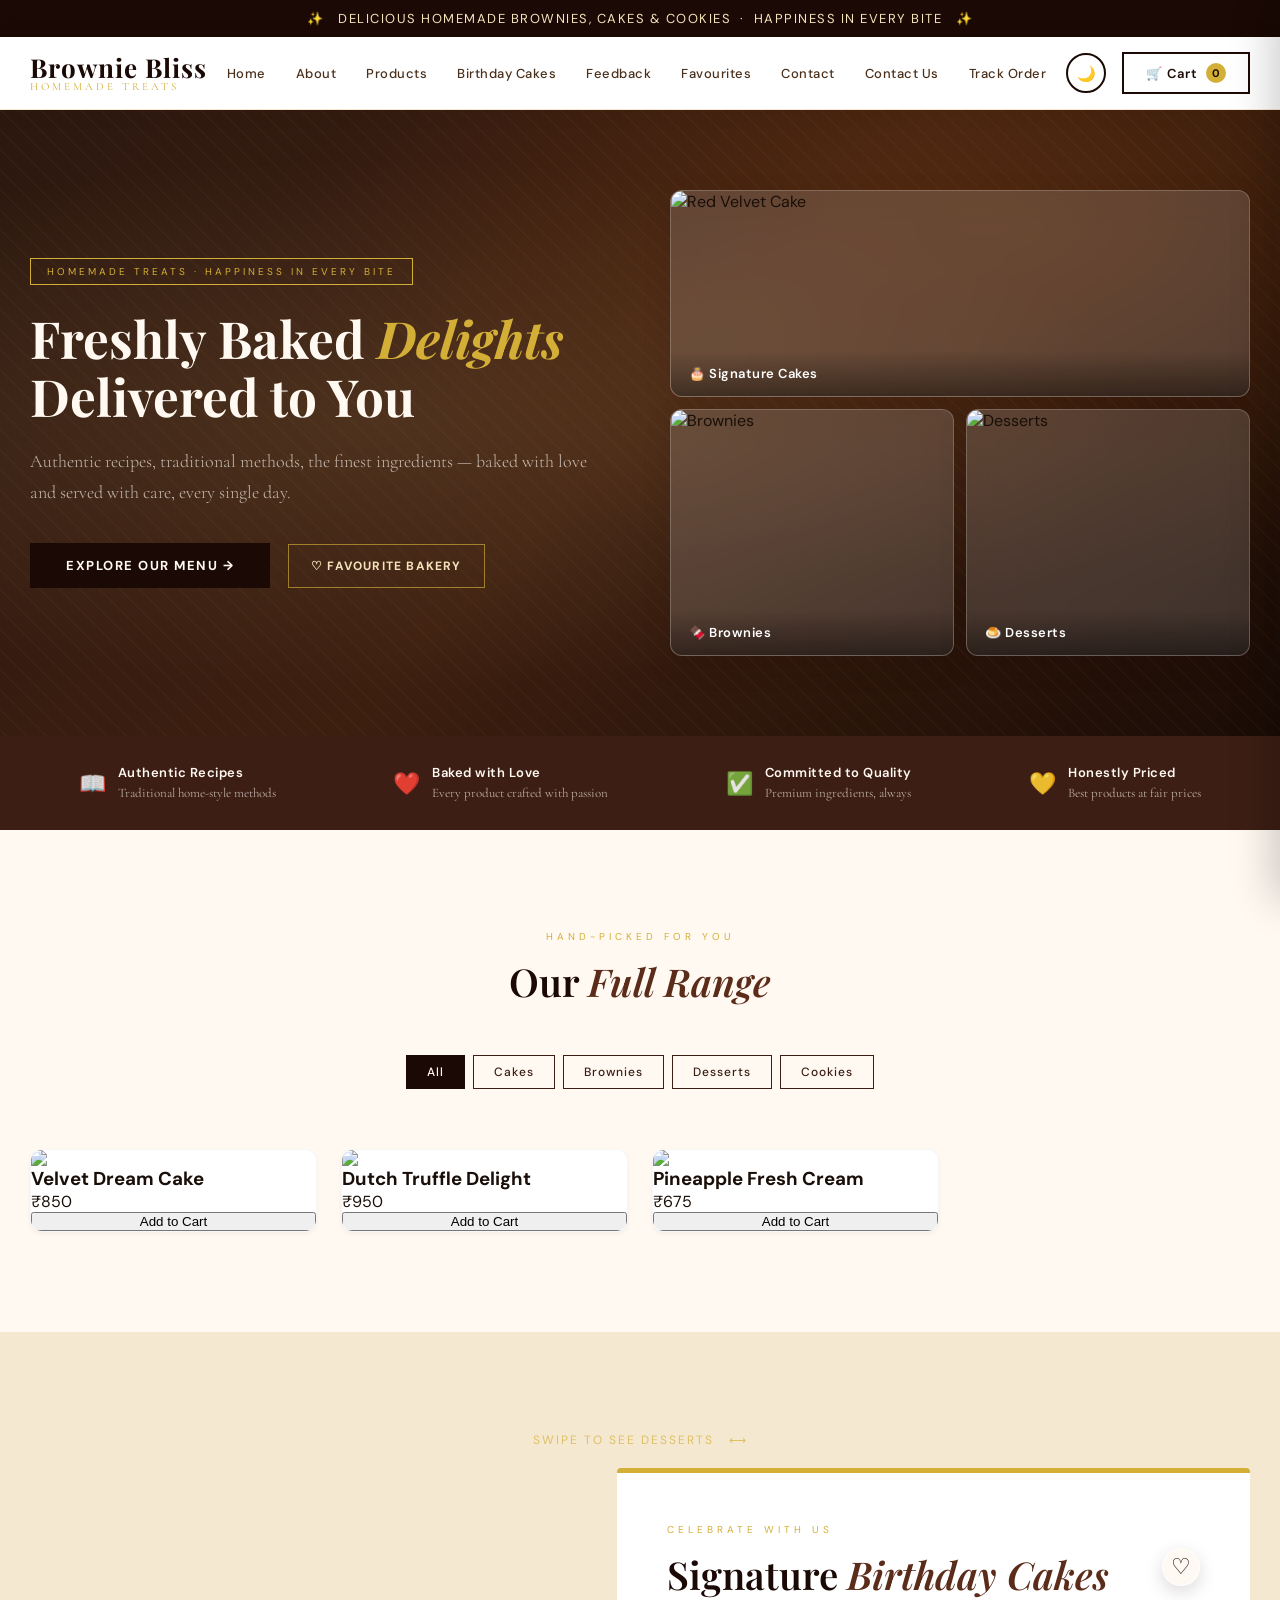
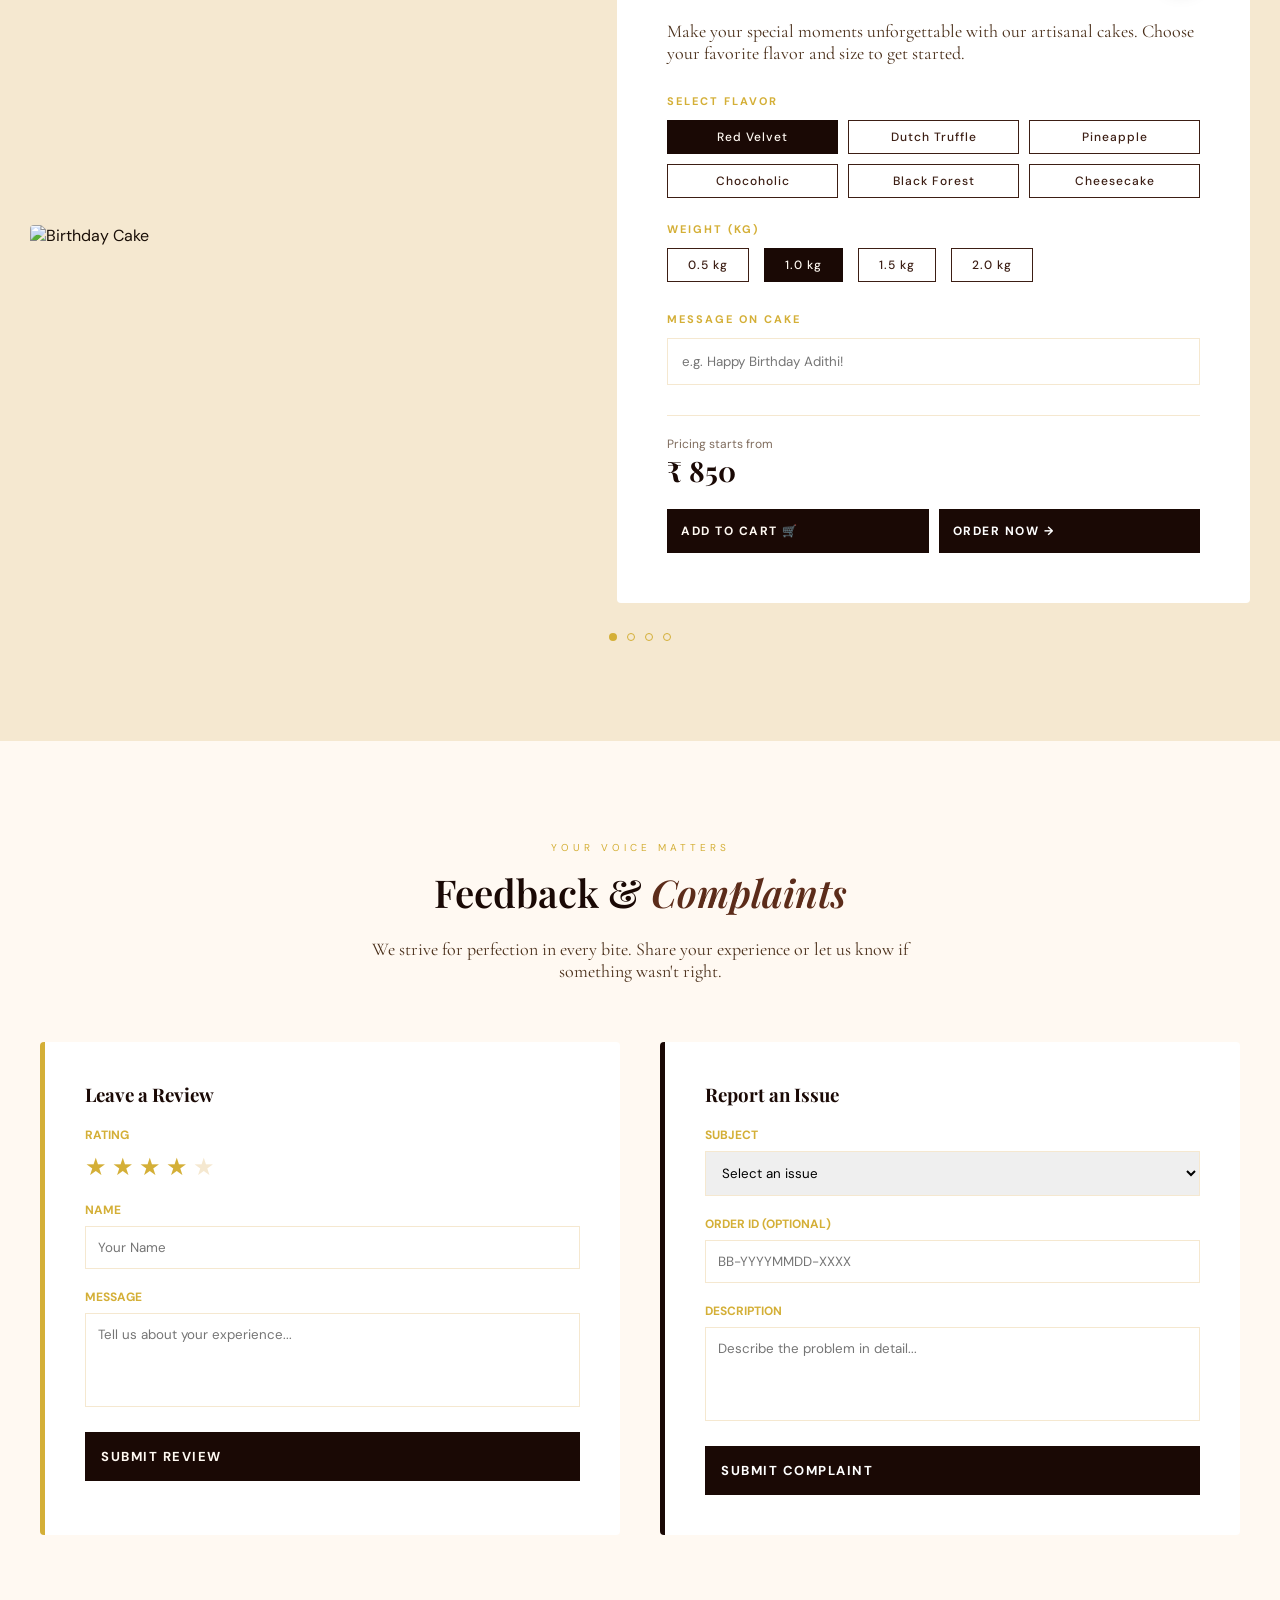
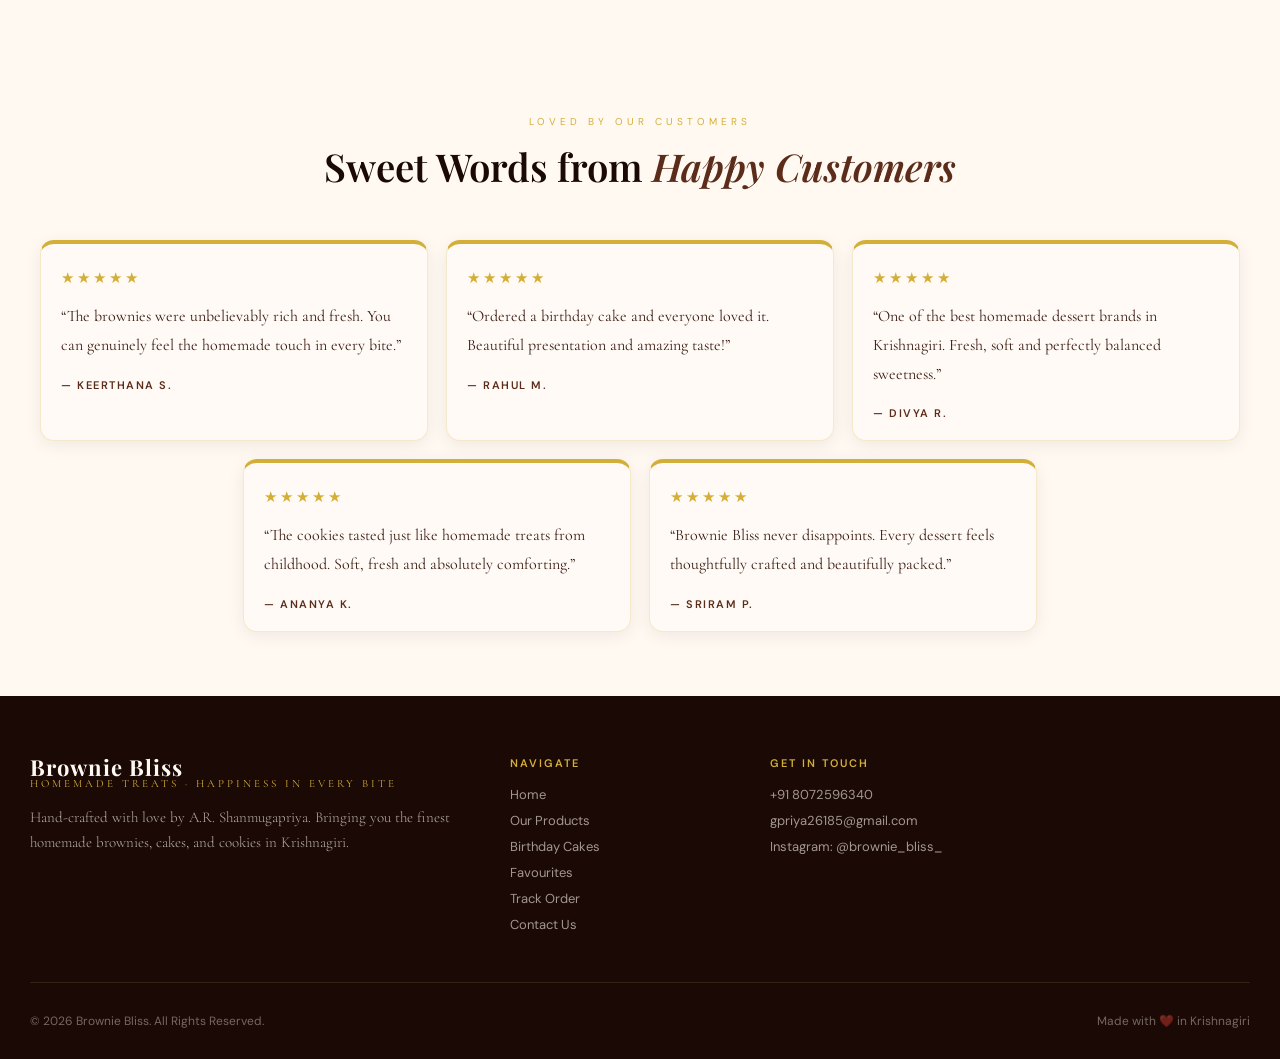
==== commit e7c14fef: "scroll to top feature is added" ====
--- a/public/index.html
+++ b/public/index.html
@@ -4,6 +4,7 @@
 <head>
   <meta charset="UTF-8">
   <meta name="viewport" content="width=device-width, initial-scale=1.0">
+  <link rel="icon" type="image/png" href="assets/favicon.png">
   <title>Brownie Bliss — Happiness in Every Bite</title>
   <link
     href="https://fonts.googleapis.com/css2?family=Playfair+Display:ital,wght@0,400;0,600;0,700;1,400&family=Cormorant+Garamond:wght@300;400;500&family=DM+Sans:wght@300;400;500&display=swap"
@@ -38,9 +39,15 @@
         <a href="about.html">About</a>
         <a href="index.html#products">Products</a>
         <a href="index.html#birthday">Birthday Cakes</a>
+        <a href="#feedback">Feedback</a>
+        <a href="favourites.html">Favourites <span class="nav-count" data-favourites-count style="display:none">0</span></a>
+        <a href="index.html#contact">Contact</a>
         <a href="contact.html">Contact Us</a>
         <a href="track.html">Track Order</a>
       </nav>
+      <button class="menu-toggle" onclick="toggleMenu()">
+  ☰
+</button>
       <div class="header-actions">
         <button id="themeToggleBtn" class="theme-toggle-btn" onclick="toggleTheme()"
           aria-label="Toggle dark mode" title="Toggle dark mode">
@@ -53,7 +60,13 @@
       </div>
     </div>
   </header>
-
+<div class="mobile-menu" id="mobileMenu">
+  <a href="index.html#home">Home</a>
+  <a href="index.html#products">Products</a>
+  <a href="index.html#birthday">Birthday Cakes</a>
+  <a href="index.html#contact">Contact</a>
+  <a href="track.html">Track Order</a>
+</div>
   <!-- HERO -->
   <section class="hero">
     <div class="hero-bg"></div>
@@ -70,6 +83,14 @@
         <a href="#products" class="hero-cta" style="text-decoration: none;">
           Explore Our Menu &rarr;
         </a>
+        <button class="hero-favourite-btn"
+          type="button"
+          data-fav-type="bakeries"
+          data-fav-id="brownie-bliss"
+          aria-pressed="false"
+          onclick="toggleBakeryFavourite()">
+          &#9825; Favourite Bakery
+        </button>
       </div>
       <div class="hero-visual">
         <div class="hero-card">
@@ -144,174 +165,505 @@
     </div>
   </section>
 
-  <!-- BIRTHDAY CAKES SECTION -->
+  <!-- BIRTHDAY & DESSERT SLIDER SECTION -->
   <section class="birthday-section" id="birthday"
-    style="padding: 100px 30px; background: var(--cream-dark); min-height: 80vh;">
-    <div
-      style="max-width: 1300px; margin: 0 auto; display: grid; grid-template-columns: 1fr 1.2fr; gap: 60px; align-items: center;">
-      <div class="birthday-visual">
-        <img id="birthdayCakeImg" src="https://theobroma.in/cdn/shop/files/redvelvet-theo.jpg?v=1701321860"
-          alt="Birthday Cake"
-          style="width: 100%; height: 550px; object-fit: cover; border-radius: 4px; box-shadow: var(--shadow);">
-      </div>
-      <div class="birthday-card"
-        style="background: var(--white); padding: 50px; border-radius: 4px; box-shadow: var(--shadow); border-top: 5px solid var(--gold);">
-        <span class="section-label">Celebrate with Us</span>
-        <h2 class="section-title" style="margin-bottom: 20px;">Signature <em>Birthday Cakes</em></h2>
-        <p
-          style="margin-bottom: 30px; color: var(--text-mid); font-family: 'Cormorant Garamond', serif; font-size: 18px;">
-          Make your special moments unforgettable with our artisanal cakes. Choose your favorite flavor and
-          size to get
-          started.
+    style="padding: 100px 0; background: var(--cream-dark); min-height: 80vh; overflow: hidden;">
+    
+    <!-- Slider Hint -->
+    <div style="text-align: center; margin-bottom: 20px; font-size: 12px; color: var(--gold); letter-spacing: 2px; text-transform: uppercase; opacity: 0.7;">
+      Swipe to see Desserts &nbsp; ⟷
+    </div>
+
+    <div class="birthday-slider" style="display: flex; overflow-x: auto; scroll-snap-type: x mandatory; -webkit-overflow-scrolling: touch; scroll-behavior: smooth;">
+      
+      <!-- SLIDE 1: BIRTHDAY CAKES -->
+      <div class="bday-slide" style="flex: 0 0 100%; scroll-snap-align: start; padding: 0 30px;">
+        <div style="max-width: 1300px; margin: 0 auto; display: grid; grid-template-columns: 1fr 1.2fr; gap: 60px; align-items: center;">
+          <div class="birthday-visual">
+            <img id="birthdayCakeImg" src="https://theobroma.in/cdn/shop/files/redvelvet-theo.jpg?v=1701321860"
+              alt="Birthday Cake"
+              style="width: 100%; height: 550px; object-fit: cover; border-radius: 4px; box-shadow: var(--shadow);">
+          </div>
+          <div class="birthday-card"
+            style="background: var(--white); padding: 50px; border-radius: 4px; box-shadow: var(--shadow); border-top: 5px solid var(--gold);">
+            <span class="section-label">Celebrate with Us</span>
+            <div class="birthday-title-row">
+              <h2 class="section-title" style="margin-bottom: 20px;">Signature <em>Birthday Cakes</em></h2>
+              <button id="birthdayFavoriteBtn" class="favorite-btn favorite-btn-inline" type="button"
+                aria-label="Toggle birthday cake favourite" aria-pressed="false" onclick="toggleBirthdayFavourite()">&#9825;</button>
+            </div>
+            <p
+              style="margin-bottom: 30px; color: var(--text-mid); font-family: 'Cormorant Garamond', serif; font-size: 18px;">
+              Make your special moments unforgettable with our artisanal cakes. Choose your favorite flavor and
+              size to get
+              started.
+            </p>
+    
+            <div style="margin-bottom: 24px;">
+              <label
+                style="display: block; font-size: 11px; letter-spacing: 2px; text-transform: uppercase; color: var(--gold); margin-bottom: 12px; font-weight: 700;">Select
+                Flavor</label>
+              <div style="display: grid; grid-template-columns: repeat(3, 1fr); gap: 10px;">
+      <button class="filter-tab flavor-btn active" onclick="updateBirthdayCake('Red Velvet')">
+        Red Velvet
+      </button>
+    
+      <button class="filter-tab flavor-btn" onclick="updateBirthdayCake('Dutch Truffle')">
+        Dutch Truffle
+      </button>
+    
+      <button class="filter-tab flavor-btn" onclick="updateBirthdayCake('Pineapple')">
+        Pineapple
+      </button>
+    
+      <button class="filter-tab flavor-btn" onclick="updateBirthdayCake('Chocoholic')">
+        Chocoholic
+      </button>
+    
+      <button class="filter-tab flavor-btn" onclick="updateBirthdayCake('Black Forest')">
+        Black Forest
+      </button>
+    
+      <button class="filter-tab flavor-btn" onclick="updateBirthdayCake('Cheesecake')">
+        Cheesecake
+      </button>
+    </div>
+            </div>
+    
+            <div style="margin-bottom: 30px;">
+              <label
+                style="display: block; font-size: 11px; letter-spacing: 2px; text-transform: uppercase; color: var(--gold); margin-bottom: 12px; font-weight: 700;">Weight
+                (kg)</label>
+              <div style="display: flex; gap: 15px;">
+                <button class="filter-tab" onclick="setCakeWeight('0.5')">0.5 kg</button>
+                <button class="filter-tab active" onclick="setCakeWeight('1.0')">1.0 kg</button>
+                <button class="filter-tab" onclick="setCakeWeight('1.5')">1.5 kg</button>
+                <button class="filter-tab" onclick="setCakeWeight('2.0')">2.0 kg</button>
+              </div>
+            </div>
+    
+            <div style="margin-bottom: 30px;">
+              <label
+                style="display: block; font-size: 11px; letter-spacing: 2px; text-transform: uppercase; color: var(--gold); margin-bottom: 12px; font-weight: 700;">Message
+                on Cake</label>
+              <input type="text" id="cakeMessage" placeholder="e.g. Happy Birthday Adithi!"
+                style="width: 100%; padding: 14px; border: 1px solid var(--cream-dark); outline: none; font-family: 'DM Sans', sans-serif;">
+            </div>
+    
+            <div
+              style="display: flex; flex-direction: column; gap: 10px; padding-top: 20px; border-top: 1px solid var(--cream-dark);">
+              <div style="display: flex; justify-content: space-between; align-items: center; margin-bottom: 10px;">
+                <div>
+                  <span style="display: block; font-size: 12px; color: var(--text-mid); opacity: 0.7;">Pricing
+                    starts
+                    from</span>
+                  <span id="cakePrice"
+                    style="font-family: 'Playfair Display', serif; font-size: 28px; font-weight: 700; color: var(--brown-dark);">₹
+                    850</span>
+                </div>
+              </div>
+              <div style="display: grid; grid-template-columns: 1fr 1fr; gap: 10px;">
+                <button class="hero-cta" style="padding: 14px; font-size: 12px;" onclick="addBirthdayToCart()">
+                  Add to Cart 🛒
+                </button>
+                <button class="hero-cta" style="padding: 14px; font-size: 12px; background: var(--brown-dark); color: var(--white);" onclick="openCheckout()">
+                  Order Now &rarr;
+                </button>
+              </div>
+            </div>
+          </div>
+        </div>
+      </div>
+
+      <!-- SLIDE 2: DESSERTS -->
+      <div class="bday-slide" style="flex: 0 0 100%; scroll-snap-align: start; padding: 0 30px;">
+        <div style="max-width: 1300px; margin: 0 auto; display: grid; grid-template-columns: 1fr 1.2fr; gap: 60px; align-items: center;">
+          <div class="birthday-visual">
+            <img id="dessertImg" src="https://theobroma.in/cdn/shop/files/Delicacies-04.jpg?v=1681320427"
+              alt="Desserts"
+              style="width: 100%; height: 550px; object-fit: cover; border-radius: 4px; box-shadow: var(--shadow);">
+          </div>
+          <div class="birthday-card"
+            style="background: var(--white); padding: 50px; border-radius: 4px; box-shadow: var(--shadow); border-top: 5px solid var(--gold);">
+            <span class="section-label">Sweet Treats</span>
+            <h2 class="section-title" style="margin-bottom: 20px;">Exquisite <em>Desserts</em></h2>
+            <p
+              style="margin-bottom: 30px; color: var(--text-mid); font-family: 'Cormorant Garamond', serif; font-size: 18px;">
+              Indulge in our curated collection of fine desserts. From macarons to cheesecakes, every bite is a celebration of flavor and craftsmanship.
+            </p>
+    
+            <div style="margin-bottom: 24px;">
+              <label
+                style="display: block; font-size: 11px; letter-spacing: 2px; text-transform: uppercase; color: var(--gold); margin-bottom: 12px; font-weight: 700;">Select
+                Variety</label>
+              <div style="display: grid; grid-template-columns: repeat(3, 1fr); gap: 10px;">
+                <button class="filter-tab active">Macarons</button>
+                <button class="filter-tab">Tarts</button>
+                <button class="filter-tab">Pastries</button>
+                <button class="filter-tab">Cupcakes</button>
+                <button class="filter-tab">Mousse</button>
+                <button class="filter-tab">Donuts</button>
+              </div>
+            </div>
+    
+            <div style="margin-bottom: 30px;">
+              <label
+                style="display: block; font-size: 11px; letter-spacing: 2px; text-transform: uppercase; color: var(--gold); margin-bottom: 12px; font-weight: 700;">Box
+                Size</label>
+              <div style="display: flex; gap: 15px;">
+                <button class="filter-tab">Box of 2</button>
+                <button class="filter-tab active">Box of 4</button>
+                <button class="filter-tab">Box of 6</button>
+                <button class="filter-tab">Box of 12</button>
+              </div>
+            </div>
+    
+            <div style="margin-bottom: 30px;">
+              <label
+                style="display: block; font-size: 11px; letter-spacing: 2px; text-transform: uppercase; color: var(--gold); margin-bottom: 12px; font-weight: 700;">Special
+                Request</label>
+              <input type="text" placeholder="e.g. Less sugar, Eggless"
+                style="width: 100%; padding: 14px; border: 1px solid var(--cream-dark); outline: none; font-family: 'DM Sans', sans-serif;">
+            </div>
+    
+            <div
+              style="display: flex; flex-direction: column; gap: 10px; padding-top: 20px; border-top: 1px solid var(--cream-dark);">
+              <div style="display: flex; justify-content: space-between; align-items: center; margin-bottom: 10px;">
+                <div>
+                  <span style="display: block; font-size: 12px; color: var(--text-mid); opacity: 0.7;">Pricing
+                    starts
+                    from</span>
+                  <span
+                    style="font-family: 'Playfair Display', serif; font-size: 28px; font-weight: 700; color: var(--brown-dark);">₹
+                    350</span>
+                </div>
+              </div>
+              <div style="display: grid; grid-template-columns: 1fr 1fr; gap: 10px;">
+                <button class="hero-cta" style="padding: 14px; font-size: 12px;" onclick="addDessertToCart()">
+                  Add to Cart 🛒
+                </button>
+                <button class="hero-cta" style="padding: 14px; font-size: 12px; background: var(--brown-dark); color: var(--white);" onclick="openCheckout()">
+                  Order Now &rarr;
+                </button>
+              </div>
+            </div>
+          </div>
+        </div>
+      </div>
+
+      <!-- SLIDE 3: BROWNIES -->
+      <div class="bday-slide" style="flex: 0 0 100%; scroll-snap-align: start; padding: 0 30px;">
+        <div style="max-width: 1300px; margin: 0 auto; display: grid; grid-template-columns: 1fr 1.2fr; gap: 60px; align-items: center;">
+          <div class="birthday-visual">
+            <img id="brownieImg" src="https://theobroma.in/cdn/shop/files/OverloadBrownie_400x400.jpg?v=1711183338"
+              alt="Brownies"
+              style="width: 100%; height: 550px; object-fit: cover; border-radius: 4px; box-shadow: var(--shadow);">
+          </div>
+          <div class="birthday-card"
+            style="background: var(--white); padding: 50px; border-radius: 4px; box-shadow: var(--shadow); border-top: 5px solid var(--gold);">
+            <span class="section-label">Fudgy Delights</span>
+            <h2 class="section-title" style="margin-bottom: 20px;">Signature <em>Brownies</em></h2>
+            <p
+              style="margin-bottom: 30px; color: var(--text-mid); font-family: 'Cormorant Garamond', serif; font-size: 18px;">
+              Our brownies are legendary. Fudgy, decadent, and made with the finest Belgian chocolate for an unparalleled cocoa experience.
+            </p>
+    
+            <div style="margin-bottom: 24px;">
+              <label
+                style="display: block; font-size: 11px; letter-spacing: 2px; text-transform: uppercase; color: var(--gold); margin-bottom: 12px; font-weight: 700;">Select
+                Flavor</label>
+              <div style="display: grid; grid-template-columns: repeat(3, 1fr); gap: 10px;">
+                <button class="filter-tab active">Walnut</button>
+                <button class="filter-tab">Overload</button>
+                <button class="filter-tab">Nutella</button>
+                <button class="filter-tab">Red Velvet</button>
+                <button class="filter-tab">Cookie</button>
+                <button class="filter-tab">Assorted</button>
+              </div>
+            </div>
+    
+            <div style="margin-bottom: 30px;">
+              <label
+                style="display: block; font-size: 11px; letter-spacing: 2px; text-transform: uppercase; color: var(--gold); margin-bottom: 12px; font-weight: 700;">Pack
+                Size</label>
+              <div style="display: flex; gap: 15px;">
+                <button class="filter-tab">Pack of 1</button>
+                <button class="filter-tab active">Pack of 4</button>
+                <button class="filter-tab">Pack of 6</button>
+                <button class="filter-tab">Pack of 12</button>
+              </div>
+            </div>
+    
+            <div style="margin-bottom: 30px;">
+              <label
+                style="display: block; font-size: 11px; letter-spacing: 2px; text-transform: uppercase; color: var(--gold); margin-bottom: 12px; font-weight: 700;">Gift
+                Wrap</label>
+              <div style="display: flex; gap: 15px;">
+                <button class="filter-tab active">Standard</button>
+                <button class="filter-tab">Premium Gold</button>
+              </div>
+            </div>
+    
+            <div
+              style="display: flex; flex-direction: column; gap: 10px; padding-top: 20px; border-top: 1px solid var(--cream-dark);">
+              <div style="display: flex; justify-content: space-between; align-items: center; margin-bottom: 10px;">
+                <div>
+                  <span style="display: block; font-size: 12px; color: var(--text-mid); opacity: 0.7;">Pricing
+                    starts
+                    from</span>
+                  <span
+                    style="font-family: 'Playfair Display', serif; font-size: 28px; font-weight: 700; color: var(--brown-dark);">₹
+                    250</span>
+                </div>
+              </div>
+              <div style="display: grid; grid-template-columns: 1fr 1fr; gap: 10px;">
+                <button class="hero-cta" style="padding: 14px; font-size: 12px;" onclick="addBrownieToCart()">
+                  Add to Cart 🛒
+                </button>
+                <button class="hero-cta" style="padding: 14px; font-size: 12px; background: var(--brown-dark); color: var(--white);" onclick="openCheckout()">
+                  Order Now &rarr;
+                </button>
+              </div>
+            </div>
+          </div>
+        </div>
+      </div>
+
+      <!-- SLIDE 4: COOKIES -->
+      <div class="bday-slide" style="flex: 0 0 100%; scroll-snap-align: start; padding: 0 30px;">
+        <div style="max-width: 1300px; margin: 0 auto; display: grid; grid-template-columns: 1fr 1.2fr; gap: 60px; align-items: center;">
+          <div class="birthday-visual">
+            <img id="cookieImg" src="https://www.shugarysweets.com/wp-content/uploads/2020/05/chocolate-chip-cookies-recipe.jpg"
+              alt="Cookies"
+              style="width: 100%; height: 550px; object-fit: cover; border-radius: 4px; box-shadow: var(--shadow);">
+          </div>
+          <div class="birthday-card"
+            style="background: var(--white); padding: 50px; border-radius: 4px; box-shadow: var(--shadow); border-top: 5px solid var(--gold);">
+            <span class="section-label">Freshly Baked</span>
+            <h2 class="section-title" style="margin-bottom: 20px;">Gourmet <em>Cookies</em></h2>
+            <p
+              style="margin-bottom: 30px; color: var(--text-mid); font-family: 'Cormorant Garamond', serif; font-size: 18px;">
+              Golden, crispy on the edges, and chewy in the middle. Our cookies are packed with premium chocolate chips and baked to perfection.
+            </p>
+    
+            <div style="margin-bottom: 24px;">
+              <label
+                style="display: block; font-size: 11px; letter-spacing: 2px; text-transform: uppercase; color: var(--gold); margin-bottom: 12px; font-weight: 700;">Select Variety</label>
+              <div style="display: grid; grid-template-columns: repeat(3, 1fr); gap: 10px;">
+                <button class="filter-tab active">Choco Chip</button>
+                <button class="filter-tab">Double Choco</button>
+                <button class="filter-tab">Oatmeal Raisin</button>
+                <button class="filter-tab">Almond Biscotti</button>
+                <button class="filter-tab">Red Velvet</button>
+                <button class="filter-tab">Assorted</button>
+              </div>
+            </div>
+    
+            <div style="margin-bottom: 30px;">
+              <label
+                style="display: block; font-size: 11px; letter-spacing: 2px; text-transform: uppercase; color: var(--gold); margin-bottom: 12px; font-weight: 700;">Pack Size</label>
+              <div style="display: flex; gap: 15px;">
+                <button class="filter-tab">Box of 2</button>
+                <button class="filter-tab active">Box of 6</button>
+                <button class="filter-tab">Box of 12</button>
+                <button class="filter-tab">Gift Tin</button>
+              </div>
+            </div>
+    
+            <div
+              style="display: flex; flex-direction: column; gap: 10px; padding-top: 20px; border-top: 1px solid var(--cream-dark);">
+              <div style="display: flex; justify-content: space-between; align-items: center; margin-bottom: 10px;">
+                <div>
+                  <span style="display: block; font-size: 12px; color: var(--text-mid); opacity: 0.7;">Pricing starts from</span>
+                  <span
+                    style="font-family: 'Playfair Display', serif; font-size: 28px; font-weight: 700; color: var(--brown-dark);">₹ 250</span>
+                </div>
+              </div>
+              <div style="display: grid; grid-template-columns: 1fr 1fr; gap: 10px;">
+                <button class="hero-cta" style="padding: 14px; font-size: 12px;" onclick="addCookieToCart()">
+                  Add to Cart 🛒
+                </button>
+                <button class="hero-cta" style="padding: 14px; font-size: 12px; background: var(--brown-dark); color: var(--white);" onclick="openCheckout()">
+                  Order Now &rarr;
+                </button>
+              </div>
+            </div>
+          </div>
+        </div>
+      </div>
+
+    </div>
+
+    <!-- Slider Navigation Dots -->
+    <div style="display: flex; justify-content: center; gap: 10px; margin-top: 30px;">
+      <div style="width: 8px; height: 8px; border-radius: 50%; background: var(--gold); cursor: pointer;"></div>
+      <div style="width: 8px; height: 8px; border-radius: 50%; background: var(--cream-dark); border: 1px solid var(--gold); cursor: pointer;"></div>
+      <div style="width: 8px; height: 8px; border-radius: 50%; background: var(--cream-dark); border: 1px solid var(--gold); cursor: pointer;"></div>
+      <div style="width: 8px; height: 8px; border-radius: 50%; background: var(--cream-dark); border: 1px solid var(--gold); cursor: pointer;"></div>
+    </div>
+
+  </section>
+
+  <!-- FEEDBACK & COMPLAINTS SECTION -->
+  <section id="feedback" style="padding: 100px 24px; background: var(--cream);">
+    <div style="max-width: 1200px; margin: 0 auto;">
+      <div style="text-align: center; margin-bottom: 60px;">
+        <span class="section-label">Your Voice Matters</span>
+        <h2 class="section-title">Feedback & <em>Complaints</em></h2>
+        <p style="max-width: 600px; margin: 20px auto; color: var(--text-mid); font-family: 'Cormorant Garamond', serif; font-size: 18px;">
+          We strive for perfection in every bite. Share your experience or let us know if something wasn't right.
+
         </p>
-
-        <div style="margin-bottom: 24px;">
-          <label
-            style="display: block; font-size: 11px; letter-spacing: 2px; text-transform: uppercase; color: var(--gold); margin-bottom: 12px; font-weight: 700;">Select
-            Flavor</label>
-          <div style="display: grid; grid-template-columns: repeat(3, 1fr); gap: 10px;">
-  <button class="filter-tab flavor-btn active" onclick="updateBirthdayCake('Red Velvet')">
-    Red Velvet
-  </button>
-
-  <button class="filter-tab flavor-btn" onclick="updateBirthdayCake('Dutch Truffle')">
-    Dutch Truffle
-  </button>
-
-  <button class="filter-tab flavor-btn" onclick="updateBirthdayCake('Pineapple')">
-    Pineapple
-  </button>
-
-  <button class="filter-tab flavor-btn" onclick="updateBirthdayCake('Chocoholic')">
-    Chocoholic
-  </button>
-
-  <button class="filter-tab flavor-btn" onclick="updateBirthdayCake('Black Forest')">
-    Black Forest
-  </button>
-
-  <button class="filter-tab flavor-btn" onclick="updateBirthdayCake('Cheesecake')">
-    Cheesecake
-  </button>
-</div>
-        </div>
-
-        <div style="margin-bottom: 30px;">
-          <label
-            style="display: block; font-size: 11px; letter-spacing: 2px; text-transform: uppercase; color: var(--gold); margin-bottom: 12px; font-weight: 700;">Weight
-            (kg)</label>
-          <div style="display: flex; gap: 15px;">
-            <button class="filter-tab" onclick="setCakeWeight('0.5')">0.5 kg</button>
-            <button class="filter-tab active" onclick="setCakeWeight('1.0')">1.0 kg</button>
-            <button class="filter-tab" onclick="setCakeWeight('1.5')">1.5 kg</button>
-            <button class="filter-tab" onclick="setCakeWeight('2.0')">2.0 kg</button>
-          </div>
-        </div>
-
-        <div style="margin-bottom: 30px;">
-          <label
-            style="display: block; font-size: 11px; letter-spacing: 2px; text-transform: uppercase; color: var(--gold); margin-bottom: 12px; font-weight: 700;">Message
-            on Cake</label>
-          <input type="text" id="cakeMessage" placeholder="e.g. Happy Birthday Adithi!"
-            style="width: 100%; padding: 14px; border: 1px solid var(--cream-dark); outline: none; font-family: 'DM Sans', sans-serif;">
-        </div>
-
-        <div
-          style="display: flex; justify-content: space-between; align-items: center; padding-top: 20px; border-top: 1px solid var(--cream-dark);">
-          <div>
-            <span style="display: block; font-size: 12px; color: var(--text-mid); opacity: 0.7;">Pricing
-              starts
-              from</span>
-            <span id="cakePrice"
-              style="font-family: 'Playfair Display', serif; font-size: 28px; font-weight: 700; color: var(--brown-dark);">₹
-              850</span>
-          </div>
-          <button class="hero-cta" style="padding: 16px 40px;" onclick="addBirthdayToCart()">
-            Reserve Now &rarr;
-          </button>
-        </div>
+      </div>
+
+      <div style="display: grid; grid-template-columns: 1fr 1fr; gap: 40px;">
+        
+        <!-- Feedback Area -->
+        <div style="background: var(--white); padding: 40px; border-radius: 4px; box-shadow: var(--shadow); border-left: 5px solid var(--gold);">
+          <h3 style="font-family: 'Playfair Display', serif; margin-bottom: 20px; color: var(--brown-dark);">Leave a Review</h3>
+          <form onsubmit="event.preventDefault(); showToast('Thank you for your feedback! ⭐'); this.reset();">
+            <div style="margin-bottom: 20px;">
+              <label style="display: block; font-size: 12px; font-weight: 700; color: var(--gold); margin-bottom: 8px; text-transform: uppercase;">Rating</label>
+              <div style="display: flex; gap: 5px; font-size: 24px; color: var(--gold); cursor: pointer;">
+                <span>★</span><span>★</span><span>★</span><span>★</span><span style="color: var(--cream-dark);">★</span>
+              </div>
+            </div>
+            <div style="margin-bottom: 20px;">
+              <label style="display: block; font-size: 12px; font-weight: 700; color: var(--gold); margin-bottom: 8px; text-transform: uppercase;">Name</label>
+              <input type="text" placeholder="Your Name" required
+                style="width: 100%; padding: 12px; border: 1px solid var(--cream-dark); outline: none; font-family: 'DM Sans', sans-serif;">
+            </div>
+            <div style="margin-bottom: 20px;">
+              <label style="display: block; font-size: 12px; font-weight: 700; color: var(--gold); margin-bottom: 8px; text-transform: uppercase;">Message</label>
+              <textarea placeholder="Tell us about your experience..." rows="4" required
+                style="width: 100%; padding: 12px; border: 1px solid var(--cream-dark); outline: none; font-family: 'DM Sans', sans-serif; resize: none;"></textarea>
+            </div>
+            <button class="hero-cta" type="submit" style="width: 100%; padding: 16px;">Submit Review</button>
+          </form>
+        </div>
+
+        <!-- Complaint Area -->
+        <div style="background: var(--white); padding: 40px; border-radius: 4px; box-shadow: var(--shadow); border-left: 5px solid var(--brown-dark);">
+          <h3 style="font-family: 'Playfair Display', serif; margin-bottom: 20px; color: var(--brown-dark);">Report an Issue</h3>
+          <form onsubmit="event.preventDefault(); showToast('Complaint received. We will look into it. 🛠️'); this.reset();">
+            <div style="margin-bottom: 20px;">
+              <label style="display: block; font-size: 12px; font-weight: 700; color: var(--gold); margin-bottom: 8px; text-transform: uppercase;">Subject</label>
+              <select required style="width: 100%; padding: 12px; border: 1px solid var(--cream-dark); outline: none; font-family: 'DM Sans', sans-serif;">
+                <option value="">Select an issue</option>
+                <option value="delivery">Delivery Delay</option>
+                <option value="quality">Food Quality</option>
+                <option value="payment">Payment Issue</option>
+                <option value="other">Other</option>
+              </select>
+            </div>
+            <div style="margin-bottom: 20px;">
+              <label style="display: block; font-size: 12px; font-weight: 700; color: var(--gold); margin-bottom: 8px; text-transform: uppercase;">Order ID (Optional)</label>
+              <input type="text" placeholder="BB-YYYYMMDD-XXXX"
+                style="width: 100%; padding: 12px; border: 1px solid var(--cream-dark); outline: none; font-family: 'DM Sans', sans-serif;">
+            </div>
+            <div style="margin-bottom: 20px;">
+              <label style="display: block; font-size: 12px; font-weight: 700; color: var(--gold); margin-bottom: 8px; text-transform: uppercase;">Description</label>
+              <textarea placeholder="Describe the problem in detail..." rows="4" required
+                style="width: 100%; padding: 12px; border: 1px solid var(--cream-dark); outline: none; font-family: 'DM Sans', sans-serif; resize: none;"></textarea>
+            </div>
+            <button class="hero-cta" type="submit" style="width: 100%; padding: 16px; background: var(--brown-dark); color: var(--white);">Submit Complaint</button>
+          </form>
+        </div>
+
       </div>
     </div>
   </section>
 
-
-<section class="bb-reviews">
-  <p class="eyebrow">Loved by our customers</p>
-  <h2>Sweet Words from <em>Happy Customers</em></h2>
-
-  <div class="reviews-grid">
-
-    <div class="review-card featured">
-      <span class="featured-badge">Top review</span>
-      <span class="quote-mark">"</span>
-      <div class="stars">★★★★★</div>
-      <p class="review-text">The brownies were unbelievably rich and fresh. You can genuinely feel the homemade touch in every bite. This isn't just food — it's comfort wrapped in chocolate.</p>
-      <div class="reviewer">
-        <div class="reviewer-avatar">KS</div>
-        <div>
-          <p class="reviewer-name">Keerthana S.</p>
-          <p class="reviewer-location">Krishnagiri</p>
-        </div>
-      </div>
-    </div>
-
-    <div class="review-card">
-      <span class="quote-mark">"</span>
-      <div class="stars">★★★★★</div>
-      <p class="review-text">Ordered a birthday cake and everyone loved it. Beautiful presentation and amazing taste!</p>
-      <div class="reviewer">
-        <div class="reviewer-avatar">RM</div>
-        <div>
-          <p class="reviewer-name">Rahul M.</p>
-          <p class="reviewer-location">Krishnagiri</p>
-        </div>
-      </div>
-    </div>
-
-    <div class="review-card">
-      <span class="quote-mark">"</span>
-      <div class="stars">★★★★★</div>
-      <p class="review-text">One of the best homemade dessert brands here. Fresh, soft, and perfectly balanced sweetness.</p>
-      <div class="reviewer">
-        <div class="reviewer-avatar">DR</div>
-        <div>
-          <p class="reviewer-name">Divya R.</p>
-          <p class="reviewer-location">Krishnagiri</p>
-        </div>
-      </div>
-    </div>
-
-    <div class="review-card">
-      <span class="quote-mark">"</span>
-      <div class="stars">★★★★★</div>
-      <p class="review-text">The cookies tasted just like homemade treats from childhood. Soft, fresh and absolutely comforting.</p>
-      <div class="reviewer">
-        <div class="reviewer-avatar">AK</div>
-        <div>
-          <p class="reviewer-name">Ananya K.</p>
-          <p class="reviewer-location">Krishnagiri</p>
-        </div>
-      </div>
-    </div>
-
-    <div class="review-card">
-      <span class="quote-mark">"</span>
-      <div class="stars">★★★★★</div>
-      <p class="review-text">Brownie Bliss never disappoints. Every dessert feels thoughtfully crafted and beautifully packed.</p>
-      <div class="reviewer">
-        <div class="reviewer-avatar">SP</div>
-        <div>
-          <p class="reviewer-name">Sriram P.</p>
-          <p class="reviewer-location">Krishnagiri</p>
-        </div>
-      </div>
-    </div>
-
-  </div>
-
-  <div class="bb-overall">
-    <span class="stars-big">★★★★★</span>
-    <p class="rating-text"><strong>5.0</strong> · 5 reviews · All homemade, all heart</p>
+<!-- TESTIMONIALS -->
+<section class="testimonials-section">
+  <div class="products-inner">
+
+    <div class="section-header">
+      <span class="section-label">Loved by our customers</span>
+
+      <h2 class="section-title">
+        Sweet Words from <em>Happy Customers</em>
+      </h2>
+    </div>
+
+    <div class="testimonial-marquee">
+
+      <div class="testimonial-track">
+
+        <!-- CARD 1 -->
+        <div class="testimonial-card">
+
+          <div class="testimonial-stars">★★★★★</div>
+
+          <p>
+            “The brownies were unbelievably rich and fresh.
+            You can genuinely feel the homemade touch in every bite.”
+          </p>
+
+          <h4>— Keerthana S.</h4>
+
+        </div>
+
+        <!-- CARD 2 -->
+        <div class="testimonial-card">
+
+          <div class="testimonial-stars">★★★★★</div>
+
+          <p>
+            “Ordered a birthday cake and everyone loved it.
+            Beautiful presentation and amazing taste!”
+          </p>
+
+          <h4>— Rahul M.</h4>
+
+        </div>
+
+        <!-- CARD 3 -->
+        <div class="testimonial-card">
+
+          <div class="testimonial-stars">★★★★★</div>
+
+          <p>
+            “One of the best homemade dessert brands in Krishnagiri.
+            Fresh, soft and perfectly balanced sweetness.”
+          </p>
+
+          <h4>— Divya R.</h4>
+
+        </div>
+
+        <!-- CARD 4 -->
+        <div class="testimonial-card">
+
+          <div class="testimonial-stars">★★★★★</div>
+
+          <p>
+            “The cookies tasted just like homemade treats from childhood.
+            Soft, fresh and absolutely comforting.”
+          </p>
+
+          <h4>— Ananya K.</h4>
+
+        </div>
+
+        <!-- CARD 5 -->
+        <div class="testimonial-card">
+
+          <div class="testimonial-stars">★★★★★</div>
+
+          <p>
+            “Brownie Bliss never disappoints.
+            Every dessert feels thoughtfully crafted and beautifully packed.”
+          </p>
+
+          <h4>— Sriram P.</h4>
+
+        </div>
+
+      </div>
+
+    </div>
+
   </div>
 </section>
 
@@ -332,6 +684,7 @@
           <a href="#home">Home</a>
           <a href="#products">Our Products</a>
           <a href="#birthday">Birthday Cakes</a>
+          <a href="favourites.html">Favourites</a>
           <a href="track.html">Track Order</a>
           <a href="contact.html">Contact Us</a>
         </div>
@@ -352,6 +705,7 @@
         <span>Made with ❤️ in Krishnagiri</span>
       </div>
     </div>
+    
   </footer>
 
   <!-- SHARED COMPONENTS -->
@@ -376,8 +730,8 @@
 
   <!-- TOAST -->
   <div class="toast" id="toast"></div>
-
+  <button id="scrollTopBtn" onclick="scrollToTop()">↑</button>
   <script src="script.js"></script>
 </body>
 
-</html>+</html>
--- a/public/style.css
+++ b/public/style.css
@@ -1,3 +1,2605 @@
+html {
+  scroll-behavior: smooth;
+}
+
+:root {
+  --color-primary: #4A2C0A;
+  --brown-mid: #3C1E14;
+  --color-accent: #D2691E;
+  --brand-red: #8B0000;
+  --gold: #D4AF37;
+  --gold-light: #F4E4BC;
+  --cream: #FFF9F2;
+  --cream-dark: #F5E8D0;
+  --text-dark: #1a0f08;
+  --text-mid: #4a2f1a;
+  --white: #fff;
+  --shadow-sm: 0 2px 4px rgba(26, 9, 5, 0.05);
+  --shadow-md: 0 10px 30px rgba(26, 9, 5, 0.1);
+  --shadow-lg: 0 20px 50px rgba(26, 9, 5, 0.15);
+  --radius-sm: 4px;
+  --radius-md: 12px;
+  --radius-lg: 20px;
+  --glass: rgba(255, 255, 255, 0.15);
+  --glass-border: rgba(255, 255, 255, 0.2);
+}
+
+* {
+  margin: 0;
+  padding: 0;
+  box-sizing: border-box;
+}
+
+body {
+  background: var(--cream);
+  color: var(--text-dark);
+  font-family: 'DM Sans', sans-serif;
+  overflow-x: hidden;
+}
+
+/* ANNOUNCEMENT BAR */
+.announcement {
+  background: var(--color-primary);
+  color: var(--gold-light);
+  text-align: center;
+  padding: 10px 20px;
+  font-size: 13px;
+  letter-spacing: 1.5px;
+  font-family: 'DM Sans', sans-serif;
+  font-weight: 400;
+}
+
+/* HEADER */
+header {
+  background: var(--white);
+  border-bottom: 1px solid var(--cream-dark);
+  position: sticky;
+  top: 0;
+  z-index: 1000;
+  box-shadow: 0 2px 20px rgba(44, 24, 16, 0.08);
+}
+
+.header-inner {
+  max-width: 1300px;
+  margin: 0 auto;
+  padding: 0 30px;
+  display: flex;
+  align-items: center;
+  justify-content: space-between;
+  height: 72px;
+}
+
+.logo {
+  display: flex;
+  flex-direction: column;
+  line-height: 1;
+}
+
+.logo-name {
+  font-family: 'Playfair Display', serif;
+  font-size: 26px;
+  font-weight: 700;
+  color: var(--color-primary);
+  letter-spacing: 1px;
+}
+
+.logo-sub {
+  font-family: 'Cormorant Garamond', serif;
+  font-size: 11px;
+  letter-spacing: 3px;
+  color: var(--gold);
+  text-transform: uppercase;
+}
+
+nav {
+  display: flex;
+  gap: 30px;
+  align-items: center;
+}
+
+nav a {
+  text-decoration: none;
+  color: var(--text-mid);
+  font-size: 13px;
+  letter-spacing: 0.5px;
+  font-weight: 500;
+  transition: color 0.2s;
+  position: relative;
+}
+
+nav a::after {
+  content: '';
+  position: absolute;
+  bottom: -3px;
+  left: 0;
+  right: 0;
+  height: 1px;
+  background: var(--gold);
+  transform: scaleX(0);
+  transition: transform 0.25s;
+}
+
+nav a:hover::after {
+  transform: scaleX(1);
+}
+
+nav a:hover {
+  color: var(--color-primary);
+}
+
+.header-actions {
+  display: flex;
+  gap: 16px;
+  align-items: center;
+}
+
+.cart-btn {
+  position: relative;
+  background: none;
+  border: 2px solid var(--color-primary);
+  color: var(--color-primary);
+  padding: 9px 22px;
+  font-family: 'DM Sans', sans-serif;
+  font-size: 13px;
+  font-weight: 600;
+  letter-spacing: 1px;
+  cursor: pointer;
+  transition: all 0.2s;
+  border-radius: 0;
+  display: flex;
+  align-items: center;
+  gap: 8px;
+}
+
+.cart-btn:hover {
+  background: var(--color-primary);
+  color: var(--white);
+}
+
+.cart-count {
+  background: var(--gold);
+  color: var(--color-primary);
+  border-radius: 50%;
+  width: 20px;
+  height: 20px;
+  font-size: 11px;
+  font-weight: 700;
+  display: flex;
+  align-items: center;
+  justify-content: center;
+}
+
+/* HERO */
+.hero {
+  background: var(--color-primary);
+  position: relative;
+  overflow: hidden;
+  min-height: 520px;
+  display: flex;
+  align-items: center;
+}
+
+.hero-bg {
+  position: absolute;
+  inset: 0;
+  background:
+    radial-gradient(ellipse at 30% 50%, rgba(201, 169, 110, 0.15) 0%, transparent 60%),
+    radial-gradient(ellipse at 80% 20%, rgba(139, 69, 19, 0.3) 0%, transparent 50%),
+    linear-gradient(135deg, #2C1810 0%, #3d1f10 50%, #1a0c06 100%);
+}
+
+.hero-pattern {
+  position: absolute;
+  inset: 0;
+  opacity: 0.04;
+  background-image: repeating-linear-gradient(45deg, var(--gold) 0, var(--gold) 1px, transparent 0, transparent 50%);
+  background-size: 20px 20px;
+}
+
+.hero-content {
+  position: relative;
+  max-width: 1300px;
+  margin: 0 auto;
+  padding: 80px 30px;
+  display: grid;
+  grid-template-columns: 1fr 1fr;
+  gap: 60px;
+  align-items: center;
+  width: 100%;
+}
+
+.hero-text {
+  color: var(--white);
+}
+
+.hero-badge {
+  display: inline-block;
+  border: 1px solid var(--gold);
+  color: var(--gold);
+  font-size: 10px;
+  letter-spacing: 3px;
+  text-transform: uppercase;
+  padding: 6px 16px;
+  margin-bottom: 24px;
+  font-family: 'DM Sans', sans-serif;
+}
+
+.hero-title {
+  font-family: 'Playfair Display', serif;
+  font-size: clamp(36px, 4vw, 56px);
+  font-weight: 700;
+  line-height: 1.15;
+  color: var(--cream);
+  margin-bottom: 20px;
+}
+
+.hero-title em {
+  font-style: italic;
+  color: var(--gold);
+}
+
+.hero-desc {
+  font-family: 'Cormorant Garamond', serif;
+  font-size: 18px;
+  color: rgba(253, 246, 237, 0.7);
+  line-height: 1.7;
+  margin-bottom: 36px;
+  font-weight: 300;
+}
+
+.hero-cta {
+  display: inline-flex;
+  align-items: center;
+  gap: 12px;
+  background: var(--gold);
+  color: var(--color-primary);
+  padding: 14px 36px;
+  text-decoration: none;
+  font-size: 13px;
+  font-weight: 700;
+  letter-spacing: 1.5px;
+  text-transform: uppercase;
+  transition: all 0.25s;
+  font-family: 'DM Sans', sans-serif;
+  cursor: pointer;
+  border: none;
+}
+
+.hero-cta:hover {
+  background: var(--cream);
+  transform: translateY(-2px);
+  box-shadow: 0 8px 24px rgba(0, 0, 0, 0.3);
+}
+
+.hero-visual {
+  display: grid;
+  grid-template-columns: 1fr 1fr;
+  gap: 12px;
+}
+
+.hero-card {
+  background: var(--glass);
+  backdrop-filter: blur(14px);
+  -webkit-backdrop-filter: blur(14px);
+  border: 1px solid var(--glass-border);
+  border-radius: var(--radius-md);
+  overflow: hidden;
+  cursor: pointer;
+  transition: all 0.4s cubic-bezier(0.165, 0.84, 0.44, 1);
+  box-shadow: var(--shadow-md);
+}
+
+.hero-card:hover {
+  transform: translateY(-8px) scale(1.02);
+  box-shadow: var(--shadow-lg);
+  border-color: rgba(212, 175, 55, 0.4);
+}
+
+.hero-card:first-child {
+  grid-column: span 2;
+}
+
+.hero-card img {
+  width: 100%;
+  height: 200px;
+  object-fit: cover;
+  display: block;
+}
+
+.hero-card:first-child img {
+  height: 160px;
+}
+
+.hero-card-label {
+  padding: 14px 18px;
+  font-family: 'DM Sans', sans-serif;
+  font-size: 13px;
+  font-weight: 600;
+  color: #fff;
+  letter-spacing: 0.5px;
+  background: linear-gradient(to bottom, rgba(0, 0, 0, 0), rgba(0, 0, 0, 0.4));
+}
+
+/* VALUES STRIP */
+.values-strip {
+  background: var(--brown-mid);
+  padding: 28px 30px;
+}
+
+.values-inner {
+  max-width: 1300px;
+  margin: 0 auto;
+  display: flex;
+  justify-content: space-around;
+  flex-wrap: wrap;
+  gap: 20px;
+}
+
+.value-item {
+  display: flex;
+  align-items: center;
+  gap: 12px;
+  color: var(--cream);
+}
+
+.value-icon {
+  font-size: 22px;
+  opacity: 0.9;
+}
+
+.value-text strong {
+  display: block;
+  font-size: 13px;
+  font-weight: 600;
+  letter-spacing: 0.5px;
+  font-family: 'DM Sans', sans-serif;
+}
+
+.value-text span {
+  font-size: 11px;
+  opacity: 0.65;
+  font-family: 'Cormorant Garamond', serif;
+  font-size: 13px;
+}
+
+/* SECTION TITLES */
+.section-header {
+  text-align: center;
+  margin-bottom: 48px;
+}
+
+.section-label {
+  font-family: 'DM Sans', sans-serif;
+  font-size: 10px;
+  letter-spacing: 4px;
+  color: var(--gold);
+  text-transform: uppercase;
+  margin-bottom: 12px;
+  display: block;
+}
+
+.section-title {
+  font-family: 'Playfair Display', serif;
+  font-size: clamp(28px, 3vw, 40px);
+  font-weight: 600;
+  color: var(--color-primary);
+}
+
+.section-title em {
+  font-style: italic;
+  color: var(--color-accent);
+}
+
+/* CATEGORIES */
+.categories-section {
+  padding: 80px 30px;
+  max-width: 1300px;
+  margin: 0 auto;
+}
+
+.categories-grid {
+  display: grid;
+  grid-template-columns: repeat(4, 1fr);
+  gap: 20px;
+}
+
+.cat-card {
+  position: relative;
+  overflow: hidden;
+  cursor: pointer;
+  border-radius: var(--radius-md);
+  box-shadow: var(--shadow-md);
+  aspect-ratio: 3/4;
+  transition: all 0.4s ease;
+}
+
+.cat-card:hover {
+  transform: translateY(-5px);
+  box-shadow: var(--shadow-lg);
+}
+
+.cat-card img {
+  width: 100%;
+  height: 100%;
+  object-fit: cover;
+  transition: transform 0.4s ease;
+  display: block;
+}
+
+.cat-card:hover img {
+  transform: scale(1.07);
+}
+
+.cat-overlay {
+  position: absolute;
+  inset: 0;
+  background: linear-gradient(to top, rgba(44, 24, 16, 0.85) 0%, rgba(44, 24, 16, 0.1) 60%, transparent 100%);
+  display: flex;
+  flex-direction: column;
+  justify-content: flex-end;
+  padding: 24px 20px;
+  transition: background 0.3s;
+}
+
+.cat-card:hover .cat-overlay {
+  background: linear-gradient(to top, rgba(44, 24, 16, 0.95) 0%, rgba(44, 24, 16, 0.3) 60%, transparent 100%);
+}
+
+.cat-name {
+  font-family: 'Playfair Display', serif;
+  font-size: 20px;
+  font-weight: 600;
+  color: var(--white);
+  margin-bottom: 6px;
+}
+
+.cat-count {
+  font-size: 12px;
+  color: var(--gold-light);
+  letter-spacing: 1px;
+  font-family: 'DM Sans', sans-serif;
+}
+
+.cat-arrow {
+  position: absolute;
+  top: 16px;
+  right: 16px;
+  width: 32px;
+  height: 32px;
+  background: rgba(255, 255, 255, 0.1);
+  border: 1px solid rgba(255, 255, 255, 0.3);
+  border-radius: 50%;
+  display: flex;
+  align-items: center;
+  justify-content: center;
+  color: white;
+  font-size: 14px;
+  opacity: 0;
+  transition: opacity 0.2s;
+}
+
+.cat-card:hover .cat-arrow {
+  opacity: 1;
+}
+
+/* PRODUCTS SECTION */
+.products-section {
+  background: var(--cream-dark);
+  padding: 80px 30px;
+}
+
+.products-inner {
+  max-width: 1300px;
+  margin: 0 auto;
+}
+
+/* FILTER TABS */
+.filter-tabs {
+  display: flex;
+  gap: 8px;
+  justify-content: center;
+  margin-bottom: 40px;
+  flex-wrap: wrap;
+}
+
+.filter-tab {
+  padding: 8px 20px;
+  border: 1px solid var(--brown-mid);
+  background: none;
+  color: var(--brown-mid);
+  font-family: 'DM Sans', sans-serif;
+  font-size: 12px;
+  letter-spacing: 1px;
+  cursor: pointer;
+  transition: all 0.2s;
+  font-weight: 500;
+}
+
+.filter-tab.active,
+.filter-tab:hover {
+  background: var(--color-primary);
+  color: var(--cream);
+  border-color: var(--color-primary);
+}
+
+.products-grid {
+  display: grid;
+  grid-template-columns: repeat(auto-fit, minmax(260px, 1fr));
+  gap: 24px;
+}
+
+/* Responsive adjustments */
+@media (max-width: 768px) {
+  .products-grid {
+    grid-template-columns: repeat(2, 1fr);
+  }
+}
+
+@media (max-width: 480px) {
+  .products-grid {
+    grid-template-columns: 1fr;
+  }
+}
+
+.product-card {
+  background: var(--white);
+  border-radius: var(--radius-lg);
+  overflow: hidden;
+  box-shadow: var(--shadow-md);
+  transition: transform 0.3s ease, box-shadow 0.3s ease;
+  display: flex;
+  flex-direction: column;
+  height: 100%;
+}
+
+.product-card:hover {
+  transform: translateY(-12px);
+  box-shadow: var(--shadow-lg);
+}
+
+.product-img-wrap {
+  position: relative;
+  overflow: hidden;
+  height: 0;
+  padding-top: 75%; /* 4:3 aspect ratio */
+}
+
+.product-img-wrap img {
+  position: absolute;
+  top: 0;
+  left: 0;
+  width: 100%;
+  height: 100%;
+  object-fit: cover;
+  transition: transform 0.4s;
+}
+
+.product-card:hover .product-img-wrap img {
+  transform: scale(1.05);
+}
+
+.bestseller-badge {
+  position: absolute;
+  color: var(--color-primary);
+  font-size: 10px;
+  letter-spacing: 1px;
+  text-transform: uppercase;
+  padding: 5px 12px;
+  font-weight: 700;
+  font-family: 'DM Sans', sans-serif;
+  border-radius: 30px;
+  box-shadow: 0 4px 12px rgba(212, 175, 55, 0.4);
+  z-index: 10;
+}
+
+.favorite-btn {
+  position: absolute;
+  top: 15px;
+  right: 15px;
+  width: 38px;
+  height: 38px;
+  border: 1px solid rgba(255, 255, 255, 0.7);
+  background: rgba(255, 249, 242, 0.92);
+  color: var(--brown-dark);
+  border-radius: 50%;
+  font-size: 22px;
+  line-height: 1;
+  cursor: pointer;
+  z-index: 12;
+  display: inline-flex;
+  align-items: center;
+  justify-content: center;
+  box-shadow: 0 6px 18px rgba(26, 9, 5, 0.15);
+  transition: transform 0.2s, background 0.2s, color 0.2s;
+}
+
+.favorite-btn:hover {
+  transform: translateY(-2px) scale(1.04);
+  background: var(--gold-light);
+}
+
+.favorite-btn.active {
+  background: var(--gold);
+  color: var(--brown-dark);
+  border-color: var(--gold);
+}
+
+.favorite-btn-inline {
+  position: static;
+  flex: 0 0 auto;
+  margin-left: 12px;
+}
+
+.birthday-title-row {
+  display: flex;
+  align-items: flex-start;
+  justify-content: space-between;
+  gap: 16px;
+}
+
+.hero-favourite-btn {
+  display: inline-flex;
+  align-items: center;
+  justify-content: center;
+  gap: 10px;
+  margin-left: 14px;
+  padding: 13px 22px;
+  border: 1px solid rgba(212, 175, 55, 0.65);
+  background: transparent;
+  color: var(--gold-light);
+  font-family: 'DM Sans', sans-serif;
+  font-size: 12px;
+  font-weight: 700;
+  letter-spacing: 1.2px;
+  text-transform: uppercase;
+  cursor: pointer;
+  transition: all 0.25s;
+}
+
+.hero-favourite-btn:hover,
+.hero-favourite-btn.active {
+  background: var(--gold);
+  color: var(--brown-dark);
+}
+
+.nav-count {
+  min-width: 18px;
+  height: 18px;
+  margin-left: 4px;
+  border-radius: 50%;
+  background: var(--gold);
+  color: var(--brown-dark);
+  font-size: 10px;
+  font-weight: 700;
+  align-items: center;
+  justify-content: center;
+  vertical-align: middle;
+}
+
+.product-info {
+  padding: 18px 18px 20px;
+}
+
+.product-category {
+  font-size: 10px;
+  letter-spacing: 2px;
+  color: var(--gold);
+  text-transform: uppercase;
+  font-family: 'DM Sans', sans-serif;
+  margin-bottom: 6px;
+}
+
+.product-name {
+  font-family: 'Playfair Display', serif;
+  font-size: 16px;
+  font-weight: 600;
+  color: var(--color-primary);
+  margin-bottom: 6px;
+  line-height: 1.3;
+}
+
+.product-desc {
+  font-family: 'DM Sans', sans-serif;
+  font-size: 12px;
+  color: var(--text-mid);
+  margin-bottom: 12px;
+  line-height: 1.4;
+}
+
+.product-price {
+  font-family: 'DM Sans', sans-serif;
+  font-size: 18px;
+  font-weight: 700;
+  color: var(--color-accent);
+  margin-bottom: 14px;
+}
+
+.add-to-cart {
+  width: 100%;
+  padding: 14px;
+  background: var(--color-primary);
+  color: var(--cream);
+  border: none;
+  font-family: 'DM Sans', sans-serif;
+  font-size: 11px;
+  letter-spacing: 2px;
+  text-transform: uppercase;
+  font-weight: 700;
+  cursor: pointer;
+  transition: all 0.3s;
+  display: flex;
+  align-items: center;
+  justify-content: center;
+  gap: 8px;
+  border-radius: var(--radius-sm);
+}
+
+.add-to-cart:hover {
+  background: var(--brown-mid);
+  gap: 12px;
+  letter-spacing: 2.5px;
+}
+
+.add-to-cart.added {
+  background: #2d6a2d;
+  color: white;
+}
+
+/* FAVOURITES */
+.favourites-page {
+  background: var(--cream);
+}
+
+.favourites-hero {
+  background: var(--cream-dark);
+  padding: 70px 30px 56px;
+  text-align: center;
+  border-bottom: 1px solid rgba(92, 44, 26, 0.08);
+}
+
+.favourites-intro {
+  max-width: 560px;
+  margin: 16px auto 0;
+  color: var(--text-mid);
+  font-family: 'Cormorant Garamond', serif;
+  font-size: 20px;
+  line-height: 1.6;
+}
+
+.favourites-section {
+  padding: 70px 30px 90px;
+}
+
+.favourites-group {
+  margin-top: 56px;
+}
+
+.favourites-group:empty {
+  display: none;
+}
+
+.favourite-bakeries-grid {
+  display: grid;
+  grid-template-columns: repeat(auto-fit, minmax(280px, 1fr));
+  gap: 24px;
+}
+
+.favourite-bakery-card {
+  display: grid;
+  grid-template-columns: 190px 1fr;
+  overflow: hidden;
+  background: var(--white);
+  border: 1px solid rgba(0, 0, 0, 0.03);
+  border-radius: var(--radius-md);
+  box-shadow: var(--shadow-sm);
+}
+
+.favourite-bakery-card img {
+  width: 100%;
+  height: 100%;
+  min-height: 210px;
+  object-fit: cover;
+}
+
+.favourite-bakery-info {
+  padding: 24px;
+}
+
+.favourite-bakery-info h3 {
+  font-family: 'Playfair Display', serif;
+  font-size: 26px;
+  color: var(--brown-dark);
+  margin-bottom: 8px;
+}
+
+.favourite-bakery-info p {
+  color: var(--text-mid);
+  margin-bottom: 22px;
+}
+
+.favourite-remove {
+  max-width: 220px;
+}
+
+.favourites-empty {
+  max-width: 520px;
+  margin: 0 auto;
+  padding: 60px 30px;
+  background: var(--white);
+  border-top: 5px solid var(--gold);
+  border-radius: var(--radius-md);
+  box-shadow: var(--shadow-md);
+  text-align: center;
+}
+
+.favourites-empty h2 {
+  font-family: 'Playfair Display', serif;
+  color: var(--brown-dark);
+  margin-bottom: 10px;
+}
+
+.favourites-empty p {
+  color: var(--text-mid);
+  margin-bottom: 26px;
+}
+
+/* GIFTING BANNER */
+.gifting-section {
+  padding: 80px 30px;
+  max-width: 1300px;
+  margin: 0 auto;
+  display: grid;
+  grid-template-columns: 1fr 1fr;
+  gap: 40px;
+  align-items: center;
+}
+
+.gifting-text .section-header {
+  text-align: left;
+  margin-bottom: 24px;
+}
+
+.gifting-text p {
+  font-family: 'Cormorant Garamond', serif;
+  font-size: 18px;
+  color: var(--text-mid);
+  line-height: 1.8;
+  margin-bottom: 30px;
+  font-weight: 300;
+}
+
+.btn-outline {
+  display: inline-block;
+  padding: 12px 32px;
+  border: 2px solid var(--color-primary);
+  color: var(--color-primary);
+  text-decoration: none;
+  font-family: 'DM Sans', sans-serif;
+  font-size: 12px;
+  letter-spacing: 1.5px;
+  text-transform: uppercase;
+  font-weight: 600;
+  transition: all 0.2s;
+  cursor: pointer;
+  background: none;
+}
+
+.btn-outline:hover {
+  background: var(--color-primary);
+  color: var(--cream);
+}
+
+.gifting-img {
+  border-radius: 2px;
+  overflow: hidden;
+  box-shadow: var(--shadow);
+}
+
+.gifting-img img {
+  width: 100%;
+  height: 400px;
+  object-fit: cover;
+  display: block;
+}
+
+/* FOOTER */
+footer {
+  background: var(--color-primary);
+  color: rgba(253, 246, 237, 0.7);
+  padding: 60px 30px 30px;
+}
+
+.footer-inner {
+  max-width: 1300px;
+  margin: 0 auto;
+}
+
+.footer-top {
+  display: grid;
+  grid-template-columns: 2fr 1fr 1fr 1fr;
+  gap: 40px;
+  padding-bottom: 40px;
+  border-bottom: 1px solid rgba(201, 169, 110, 0.15);
+  margin-bottom: 30px;
+}
+
+.footer-brand .logo-name {
+  color: var(--cream);
+  font-size: 22px;
+}
+
+.footer-brand .logo-sub {
+  color: var(--gold);
+}
+
+.footer-brand p {
+  font-size: 13px;
+  line-height: 1.7;
+  margin-top: 16px;
+  font-family: 'Cormorant Garamond', serif;
+  font-size: 15px;
+  font-weight: 300;
+}
+
+.footer-col h4 {
+  font-family: 'DM Sans', sans-serif;
+  font-size: 11px;
+  letter-spacing: 2px;
+  text-transform: uppercase;
+  color: var(--gold);
+  margin-bottom: 16px;
+  font-weight: 600;
+}
+
+.footer-col a {
+  display: block;
+  color: rgba(253, 246, 237, 0.6);
+  text-decoration: none;
+  font-size: 13px;
+  margin-bottom: 9px;
+  transition: color 0.2s;
+  font-family: 'DM Sans', sans-serif;
+}
+
+.footer-col a:hover {
+  color: var(--gold-light);
+}
+
+.footer-bottom {
+  display: flex;
+  justify-content: space-between;
+  align-items: center;
+  font-size: 12px;
+  color: rgba(253, 246, 237, 0.4);
+  font-family: 'DM Sans', sans-serif;
+}
+
+html {
+  scroll-behavior: smooth;
+}
+
+#contact:target {
+  animation: contactHighlight 1s ease;
+}
+
+@keyframes contactHighlight {
+  0% {
+    box-shadow: 0 0 0 9999px rgba(201, 169, 110, 0.08);
+  }
+
+  100% {
+    box-shadow: none;
+  }
+}
+
+/* CART SIDEBAR */
+.cart-overlay {
+  position: fixed;
+  inset: 0;
+  background: rgba(0, 0, 0, 0.5);
+  z-index: 2000;
+  opacity: 0;
+  pointer-events: none;
+  transition: opacity 0.3s;
+}
+
+.cart-overlay.open {
+  opacity: 1;
+  pointer-events: all;
+}
+
+.cart-sidebar {
+  position: fixed;
+  top: 0;
+  right: 0;
+  bottom: 0;
+  width: 400px;
+  background: var(--white);
+  z-index: 2001;
+  transform: translateX(100%);
+  transition: transform 0.35s cubic-bezier(0.4, 0, 0.2, 1);
+  display: flex;
+  flex-direction: column;
+  box-shadow: -8px 0 40px rgba(0, 0, 0, 0.2);
+}
+
+.cart-sidebar.open {
+  transform: translateX(0);
+}
+
+.cart-header {
+  padding: 24px 24px 20px;
+  border-bottom: 1px solid var(--cream-dark);
+  display: flex;
+  justify-content: space-between;
+  align-items: center;
+  background: var(--brown-dark);
+  color: var(--cream);
+}
+
+.cart-title {
+  font-family: 'Playfair Display', serif;
+  font-size: 20px;
+  font-weight: 600;
+}
+
+.cart-close {
+  background: none;
+  border: none;
+  color: var(--cream);
+  font-size: 24px;
+  cursor: pointer;
+  line-height: 1;
+  padding: 4px;
+  transition: color 0.2s;
+}
+
+.cart-close:hover {
+  color: var(--gold);
+}
+
+.cart-items {
+  flex: 1;
+  overflow-y: auto;
+  padding: 20px 24px;
+}
+
+.cart-empty {
+  text-align: center;
+  padding: 60px 20px;
+  color: var(--text-mid);
+  font-family: 'Cormorant Garamond', serif;
+  font-size: 18px;
+  opacity: 0.6;
+}
+
+.cart-empty-icon {
+  font-size: 48px;
+  margin-bottom: 16px;
+  display: block;
+}
+
+.cart-item {
+  display: grid;
+  grid-template-columns: 70px 1fr auto;
+  gap: 14px;
+  align-items: center;
+  padding: 14px 0;
+  border-bottom: 1px solid var(--cream-dark);
+  animation: slideIn 0.2s ease;
+}
+
+@keyframes slideIn {
+  from {
+    opacity: 0;
+    transform: translateX(10px);
+  }
+
+  to {
+    opacity: 1;
+    transform: translateX(0);
+  }
+}
+
+.cart-item img {
+  width: 70px;
+  height: 70px;
+  object-fit: cover;
+  border-radius: 2px;
+}
+
+.cart-item-name {
+  font-family: 'Playfair Display', serif;
+  font-size: 14px;
+  font-weight: 600;
+  color: var(--brown-dark);
+  margin-bottom: 4px;
+}
+
+.cart-item-price {
+  font-size: 13px;
+  color: var(--brown-warm);
+  font-weight: 600;
+  font-family: 'DM Sans', sans-serif;
+}
+
+.cart-qty {
+  display: flex;
+  align-items: center;
+  gap: 8px;
+  margin-top: 8px;
+}
+
+.qty-btn {
+  width: 26px;
+  height: 26px;
+  border: 1px solid var(--brown-mid);
+  background: none;
+  color: var(--brown-dark);
+  cursor: pointer;
+  font-size: 14px;
+  display: flex;
+  align-items: center;
+  justify-content: center;
+  transition: all 0.15s;
+  font-family: 'DM Sans', sans-serif;
+}
+
+.qty-btn:hover {
+  background: var(--brown-dark);
+  color: white;
+  border-color: var(--brown-dark);
+}
+
+.qty-num {
+  font-size: 14px;
+  font-weight: 600;
+  min-width: 20px;
+  text-align: center;
+  font-family: 'DM Sans', sans-serif;
+}
+
+.cart-item-remove {
+  background: none;
+  border: none;
+  color: #ccc;
+  cursor: pointer;
+  font-size: 16px;
+  padding: 4px;
+  transition: color 0.15s;
+  align-self: flex-start;
+}
+
+.cart-item-remove:hover {
+  color: #e53e3e;
+}
+
+.cart-footer {
+  padding: 20px 24px 28px;
+  border-top: 1px solid var(--cream-dark);
+  background: var(--cream);
+}
+
+.cart-total {
+  display: flex;
+  justify-content: space-between;
+  align-items: center;
+  margin-bottom: 18px;
+}
+
+.cart-total-label {
+  font-family: 'DM Sans', sans-serif;
+  font-size: 13px;
+  color: var(--text-mid);
+  letter-spacing: 1px;
+  text-transform: uppercase;
+  font-weight: 600;
+}
+
+.cart-total-amt {
+  font-family: 'Playfair Display', serif;
+  font-size: 22px;
+  font-weight: 700;
+  color: var(--brown-dark);
+}
+
+.whatsapp-btn {
+  width: 100%;
+  padding: 16px;
+  background: #25D366;
+  color: white;
+  border: none;
+  font-family: 'DM Sans', sans-serif;
+  font-size: 14px;
+  font-weight: 700;
+  letter-spacing: 1px;
+  text-transform: uppercase;
+  cursor: pointer;
+  display: flex;
+  align-items: center;
+  justify-content: center;
+  gap: 12px;
+  transition: all 0.2s;
+  border-radius: 2px;
+  box-shadow: 0 4px 16px rgba(37, 211, 102, 0.3);
+}
+
+.whatsapp-btn:hover {
+  background: #20b95a;
+  transform: translateY(-1px);
+  box-shadow: 0 6px 24px rgba(37, 211, 102, 0.4);
+}
+
+.whatsapp-icon {
+  font-size: 20px;
+}
+
+.whatsapp-note {
+  text-align: center;
+  font-size: 11px;
+  color: var(--text-mid);
+  opacity: 0.6;
+  margin-top: 10px;
+  font-family: 'DM Sans', sans-serif;
+}
+
+/* TOAST */
+.toast {
+  position: fixed;
+  bottom: 24px;
+  right: 24px;
+  background: var(--brown-dark);
+  color: var(--cream);
+  padding: 14px 20px;
+  font-family: 'DM Sans', sans-serif;
+  font-size: 13px;
+  font-weight: 500;
+  border-left: 3px solid var(--gold);
+  z-index: 3000;
+  transform: translateY(80px);
+  opacity: 0;
+  transition: all 0.3s cubic-bezier(0.4, 0, 0.2, 1);
+  display: flex;
+  align-items: center;
+  gap: 10px;
+  max-width: 300px;
+  box-shadow: 0 4px 24px rgba(0, 0, 0, 0.2);
+}
+
+.toast.show {
+  transform: translateY(0);
+  opacity: 1;
+}
+
+/* WHATSAPP PHONE MODAL */
+.phone-modal-overlay {
+  position: fixed;
+  inset: 0;
+  background: rgba(0, 0, 0, 0.6);
+  z-index: 3000;
+  display: flex;
+  align-items: center;
+  justify-content: center;
+  opacity: 0;
+  pointer-events: none;
+  transition: opacity 0.3s;
+}
+
+.phone-modal-overlay.open {
+  opacity: 1;
+  pointer-events: all;
+}
+
+.phone-modal {
+  background: white;
+  padding: 40px 36px;
+  max-width: 420px;
+  width: 90%;
+  box-shadow: 0 20px 60px rgba(0, 0, 0, 0.3);
+  transform: scale(0.9);
+  transition: transform 0.3s;
+}
+
+.phone-modal-overlay.open .phone-modal {
+  transform: scale(1);
+}
+
+.phone-modal h3 {
+  font-family: 'Playfair Display', serif;
+  font-size: 22px;
+  color: var(--brown-dark);
+  margin-bottom: 8px;
+}
+
+.phone-modal p {
+  font-size: 14px;
+  color: var(--text-mid);
+  margin-bottom: 24px;
+  font-family: 'Cormorant Garamond', serif;
+  font-size: 16px;
+}
+
+.phone-input-wrap {
+  display: flex;
+  border: 2px solid var(--cream-dark);
+  transition: border-color 0.2s;
+  margin-bottom: 16px;
+}
+
+.phone-input-wrap:focus-within {
+  border-color: var(--gold);
+}
+
+.phone-prefix {
+  padding: 12px 14px;
+  background: var(--cream-dark);
+  color: var(--text-mid);
+  font-family: 'DM Sans', sans-serif;
+  font-size: 14px;
+  font-weight: 600;
+}
+
+.phone-input {
+  flex: 1;
+  padding: 12px 14px;
+  border: none;
+  outline: none;
+  font-family: 'DM Sans', sans-serif;
+  font-size: 15px;
+  color: var(--brown-dark);
+  background: white;
+}
+
+.modal-actions {
+  display: flex;
+  gap: 12px;
+}
+
+.modal-cancel {
+  flex: 1;
+  padding: 12px;
+  background: none;
+  border: 1px solid var(--cream-dark);
+  color: var(--text-mid);
+  font-family: 'DM Sans', sans-serif;
+  font-size: 13px;
+  cursor: pointer;
+  transition: all 0.2s;
+}
+
+.modal-cancel:hover {
+  border-color: var(--brown-dark);
+}
+
+.modal-confirm {
+  flex: 2;
+  padding: 12px;
+  background: #25D366;
+  color: white;
+  border: none;
+  font-family: 'DM Sans', sans-serif;
+  font-size: 13px;
+  font-weight: 700;
+  cursor: pointer;
+  transition: all 0.2s;
+  display: flex;
+  align-items: center;
+  justify-content: center;
+  gap: 8px;
+  letter-spacing: 0.5px;
+}
+
+.modal-confirm:hover {
+  background: #20b95a;
+}
+
+/* RESPONSIVE */
+@media (max-width: 1024px) {
+  .hero-content {
+    grid-template-columns: 1fr;
+    gap: 40px;
+    text-align: center;
+  }
+
+  .hero-text {
+    display: flex;
+    flex-direction: column;
+    align-items: center;
+  }
+
+  .hero-favourite-btn {
+    margin: 14px 0 0;
+  }
+
+  .hero-visual {
+    max-width: 600px;
+    margin: 0 auto;
+  }
+
+  .admin-body {
+    margin: 20px auto;
+  }
+}
+
+@media (max-width: 900px) {
+  .categories-grid {
+    grid-template-columns: repeat(2, 1fr);
+  }
+
+  .products-grid {
+    grid-template-columns: repeat(2, 1fr);
+  }
+
+  .favourite-bakery-card {
+    grid-template-columns: 1fr;
+  }
+
+  .footer-top {
+    grid-template-columns: repeat(2, 1fr);
+  }
+
+  .gifting-section {
+    grid-template-columns: 1fr;
+    text-align: center;
+  }
+
+  .gifting-text .section-header {
+    text-align: center;
+  }
+
+  nav {
+    display: none;
+  }
+
+  .cart-sidebar {
+    width: 100%;
+  }
+
+  .admin-nav .nav-links {
+    display: none;
+  }
+}
+
+@media (max-width: 600px) {
+  /* Footer Mobile Fix */
+footer {
+    overflow-x: hidden;
+}
+
+.footer-inner {
+    overflow-x: hidden;
+    padding: 0 15px;
+}
+
+.footer-top {
+    grid-template-columns: 1fr !important;
+    gap: 20px;
+}
+.btn, button {
+    white-space: nowrap;
+}
+
+.footer-col a {
+    word-break: break-word;
+    overflow-wrap: break-word;
+    white-space: normal;
+}
+
+.footer-brand p {
+    word-break: break-word;
+}
+
+.footer-bottom {
+    flex-direction: column;
+    text-align: center;
+    gap: 8px;
+    word-break: break-word;
+}
+.footer-col a {
+    word-break: break-all;
+    font-size: 13px;
+}
+  .header-inner {
+    padding: 0 15px;
+  }
+
+  .logo-name {
+    font-size: 20px;
+  }
+
+  .hero-title {
+    font-size: 32px;
+  }
+
+  .products-grid {
+    grid-template-columns: 1fr;
+    gap: 16px;
+  }
+
+  .birthday-title-row {
+    align-items: center;
+  }
+
+  .categories-grid {
+    grid-template-columns: 1fr;
+  }
+
+  .values-inner {
+    justify-content: flex-start;
+    overflow-x: auto;
+    padding-bottom: 10px;
+  }
+
+  .value-item {
+    flex-shrink: 0;
+  }
+
+  /* Admin Mobile Adjustments */
+  .panel-head {
+    flex-direction: column;
+    align-items: flex-start;
+  }
+
+  .orders-filter {
+    width: 100%;
+    overflow-x: auto;
+    display: flex;
+    padding-bottom: 8px;
+  }
+
+  .of-btn {
+    white-space: nowrap;
+  }
+
+  .orders-table {
+    display: block;
+    overflow-x: auto;
+  }
+
+  .stat-card {
+    padding: 16px;
+  }
+
+  .stat-value {
+    font-size: 24px;
+  }
+
+  .checkout-modal,
+  .detail-modal,
+  .receipt-modal {
+    width: 95%;
+    margin: 10px;
+  }
+
+  .detail-modal-body {
+    padding: 15px;
+  }
+
+  .info-grid {
+    grid-template-columns: 1fr;
+  }
+}
+
+/* --- CHECKOUT MODAL --- */
+.checkout-overlay {
+  position: fixed;
+  inset: 0;
+  background: rgba(26, 9, 5, 0.4);
+  backdrop-filter: blur(4px);
+  -webkit-backdrop-filter: blur(4px);
+  z-index: 3000;
+  display: flex;
+  align-items: center;
+  justify-content: center;
+  opacity: 0;
+  pointer-events: none;
+  transition: opacity 0.3s;
+}
+
+.checkout-overlay.open {
+  opacity: 1;
+  pointer-events: all;
+}
+
+.checkout-modal {
+  background: var(--white);
+  width: 90%;
+  max-width: 480px;
+  border-radius: 4px;
+  overflow: hidden;
+  box-shadow: 0 40px 100px rgba(0, 0, 0, 0.4);
+  transform: translateY(20px);
+  transition: transform 0.3s;
+}
+
+.checkout-overlay.open .checkout-modal {
+  transform: translateY(0);
+}
+
+.checkout-head {
+  padding: 24px 30px;
+  border-bottom: 1px solid var(--cream-dark);
+  display: flex;
+  justify-content: space-between;
+  align-items: center;
+  background: #faf7f2;
+}
+
+.checkout-steps {
+  display: flex;
+  align-items: center;
+  gap: 10px;
+}
+
+.step-indicator {
+  width: 24px;
+  height: 24px;
+  border-radius: 50%;
+  background: var(--cream-dark);
+  color: var(--text-mid);
+  font-size: 11px;
+  font-weight: 700;
+  display: flex;
+  align-items: center;
+  justify-content: center;
+}
+
+.step-indicator.active {
+  background: var(--gold);
+  color: var(--brown-dark);
+}
+
+.step-indicator.done {
+  background: var(--brown-dark);
+  color: var(--white);
+}
+
+.step-line {
+  width: 20px;
+  height: 2px;
+  background: var(--cream-dark);
+}
+
+.checkout-close {
+  background: none;
+  border: none;
+  font-size: 20px;
+  cursor: pointer;
+  color: var(--text-mid);
+}
+
+.checkout-body {
+  padding: 36px 40px;
+}
+
+.checkout-title {
+  font-family: 'Playfair Display', serif;
+  font-size: 24px;
+  color: var(--brown-dark);
+  margin-bottom: 8px;
+}
+
+.checkout-subtitle {
+  font-size: 14px;
+  color: var(--text-mid);
+  opacity: 0.7;
+  margin-bottom: 28px;
+}
+
+.form-group {
+  margin-bottom: 20px;
+}
+
+.form-group label {
+  display: block;
+  font-size: 11px;
+  text-transform: uppercase;
+  color: var(--gold);
+  letter-spacing: 1px;
+  margin-bottom: 8px;
+  font-weight: 700;
+}
+
+.form-group input,
+.form-group textarea {
+  width: 100%;
+  padding: 12px 16px;
+  border: 1px solid var(--cream-dark);
+  border-radius: 2px;
+  font-family: 'DM Sans', sans-serif;
+  font-size: 14px;
+  outline: none;
+  transition: border-color 0.2s;
+}
+
+.form-group input:focus,
+.form-group textarea:focus {
+  border-color: var(--gold);
+}
+
+.phone-input-group {
+  display: flex;
+  border: 1px solid var(--cream-dark);
+}
+
+.phone-input-group .prefix {
+  padding: 12px 14px;
+  background: #fdf6ed;
+  font-size: 14px;
+  font-weight: 700;
+  color: var(--brown-mid);
+}
+
+.phone-input-group input {
+  border: none;
+}
+
+.otp-container {
+  display: flex;
+  gap: 10px;
+  margin-bottom: 24px;
+}
+
+.otp-box {
+  width: 100%;
+  aspect-ratio: 1;
+  text-align: center;
+  font-size: 24px;
+  font-weight: 700;
+  border: 1px solid var(--cream-dark);
+  outline: none;
+  border-radius: 4px;
+}
+
+.otp-box:focus {
+  border-color: var(--gold);
+  background: #fffcf8;
+}
+
+.hidden {
+  display: none;
+}
+
+.text-link {
+  background: none;
+  border: none;
+  color: var(--gold);
+  font-size: 13px;
+  text-decoration: underline;
+  cursor: pointer;
+  margin-top: 20px;
+  display: block;
+  width: 100%;
+}
+
+.confirm-summary {
+  background: #faf7f2;
+  padding: 24px;
+  border-radius: 4px;
+  margin-bottom: 28px;
+}
+
+.confirm-section {
+  margin-bottom: 20px;
+}
+
+.confirm-section label {
+  display: block;
+  font-size: 10px;
+  text-transform: uppercase;
+  color: var(--gold);
+  letter-spacing: 1.5px;
+  margin-bottom: 8px;
+  font-weight: 700;
+}
+
+.confirm-row {
+  display: flex;
+  justify-content: space-between;
+  font-size: 13px;
+  margin-bottom: 6px;
+}
+
+.confirm-total {
+  margin-top: 15px;
+  padding-top: 15px;
+  border-top: 1px solid var(--cream-dark);
+  display: flex;
+  justify-content: space-between;
+  align-items: center;
+}
+
+.confirm-total strong {
+  font-size: 20px;
+  color: var(--brown-dark);
+  font-family: 'Playfair Display', serif;
+}
+
+.demo-note {
+  background: #fdf6ed;
+  border: 1px solid var(--gold);
+  padding: 10px;
+  font-size: 12px;
+  text-align: center;
+  color: var(--brown-dark);
+}
+
+
+/* --- ADMIN PANEL STYLES --- */
+.admin-page {
+  background: #fdfbf8;
+}
+
+.admin-nav {
+  background: var(--brown-dark);
+  padding: 15px 30px;
+  display: flex;
+  justify-content: space-between;
+  align-items: center;
+  color: var(--white);
+  box-shadow: 0 4px 20px rgba(0, 0, 0, 0.2);
+  position: sticky;
+  top: 0;
+  z-index: 1000;
+}
+
+.admin-badge {
+  background: var(--gold);
+  color: var(--brown-dark);
+  padding: 4px 10px;
+  font-size: 10px;
+  font-weight: 700;
+  letter-spacing: 1.5px;
+  border-radius: 2px;
+}
+
+.admin-body {
+  max-width: 1400px;
+  margin: 40px auto;
+  padding: 0 30px;
+}
+
+/* STATS */
+.stats-grid {
+  display: grid;
+  grid-template-columns: repeat(auto-fit, minmax(240px, 1fr));
+  gap: 20px;
+  margin-bottom: 40px;
+}
+
+.stat-card {
+  background: var(--white);
+  padding: 24px;
+  border-radius: 4px;
+  box-shadow: 0 2px 12px rgba(44, 24, 16, 0.05);
+  border-bottom: 3px solid var(--cream-dark);
+}
+
+.stat-label {
+  font-size: 12px;
+  text-transform: uppercase;
+  letter-spacing: 1px;
+  color: var(--text-mid);
+  opacity: 0.7;
+  display: flex;
+  justify-content: space-between;
+  align-items: center;
+  margin-bottom: 12px;
+  font-weight: 600;
+}
+
+.stat-value {
+  font-family: 'Playfair Display', serif;
+  font-size: 32px;
+  font-weight: 700;
+  color: var(--brown-dark);
+}
+
+/* ORDERS TABLE */
+.orders-panel {
+  background: var(--white);
+  border-radius: 4px;
+  box-shadow: 0 4px 24px rgba(44, 24, 16, 0.08);
+  overflow: hidden;
+}
+
+.panel-head {
+  padding: 30px;
+  border-bottom: 1px solid var(--cream-dark);
+  display: flex;
+  justify-content: space-between;
+  align-items: center;
+  flex-wrap: wrap;
+  gap: 20px;
+}
+
+.panel-head h2 {
+  font-family: 'Playfair Display', serif;
+  color: var(--brown-dark);
+}
+
+.of-btn {
+  padding: 8px 16px;
+  border: 1px solid var(--cream-dark);
+  background: none;
+  font-family: 'DM Sans', sans-serif;
+  font-size: 12px;
+  cursor: pointer;
+  transition: all 0.2s;
+  color: var(--text-mid);
+}
+
+.of-btn.active {
+  background: var(--brown-dark);
+  color: var(--white);
+  border-color: var(--brown-dark);
+}
+
+.orders-table {
+  width: 100%;
+  border-collapse: collapse;
+  font-family: 'DM Sans', sans-serif;
+}
+
+.orders-table th {
+  background: #faf7f2;
+  text-align: left;
+  padding: 16px 20px;
+  font-size: 11px;
+  text-transform: uppercase;
+  letter-spacing: 1px;
+  color: var(--gold);
+  border-bottom: 1px solid var(--cream-dark);
+}
+
+.orders-table td {
+  padding: 18px 20px;
+  border-bottom: 1px solid #f9f5ef;
+  font-size: 14px;
+  color: var(--text-dark);
+}
+
+.order-id {
+  font-weight: 700;
+  color: var(--brown-mid);
+  font-family: monospace;
+  background: #f5f0e8;
+  padding: 4px 8px;
+  border-radius: 4px;
+}
+
+.customer-name {
+  font-weight: 600;
+  margin-bottom: 2px;
+}
+
+.customer-phone {
+  font-size: 12px;
+  opacity: 0.6;
+}
+
+.status-pill {
+  padding: 4px 10px;
+  border-radius: 20px;
+  font-size: 11px;
+  font-weight: 700;
+  text-transform: uppercase;
+}
+
+.pay-paid {
+  background: #e6fcf5;
+  color: #0ca678;
+}
+
+.pay-unpaid {
+  background: #fff5f5;
+  color: #fa5252;
+}
+
+.status-select {
+  padding: 6px 12px;
+  border-radius: 4px;
+  border: 1px solid var(--cream-dark);
+  font-family: 'DM Sans', sans-serif;
+  background: white;
+  outline: none;
+}
+
+.action-row {
+  display: flex;
+  gap: 8px;
+}
+
+.btn-confirm {
+  background: #25D366;
+  color: white;
+  border: none;
+  padding: 6px 12px;
+  border-radius: 4px;
+  font-size: 12px;
+  font-weight: 600;
+  cursor: pointer;
+}
+
+.btn-view {
+  background: var(--brown-mid);
+  color: white;
+  border: none;
+  padding: 6px 12px;
+  border-radius: 4px;
+  font-size: 12px;
+  font-weight: 600;
+  cursor: pointer;
+}
+
+/* MODALS */
+.detail-modal-overlay {
+  position: fixed;
+  inset: 0;
+  background: rgba(26, 9, 5, 0.8);
+  backdrop-filter: blur(4px);
+  z-index: 2000;
+  display: flex;
+  align-items: center;
+  justify-content: center;
+  opacity: 0;
+  pointer-events: none;
+  transition: opacity 0.3s;
+}
+
+.detail-modal-overlay.open {
+  opacity: 1;
+  pointer-events: all;
+}
+
+.detail-modal {
+  background: white;
+  width: 90%;
+  max-width: 650px;
+  border-radius: 4px;
+  overflow: hidden;
+  box-shadow: 0 40px 100px rgba(0, 0, 0, 0.4);
+  transform: translateY(20px);
+  transition: transform 0.3s;
+}
+
+.detail-modal-overlay.open .detail-modal {
+  transform: translateY(0);
+}
+
+.detail-modal-head {
+  padding: 24px 30px;
+  background: #faf7f2;
+  border-bottom: 1px solid var(--cream-dark);
+  display: flex;
+  justify-content: space-between;
+  align-items: center;
+}
+
+.detail-modal-body {
+  padding: 30px;
+  max-height: 70vh;
+  overflow-y: auto;
+}
+
+.detail-modal-foot {
+  padding: 24px 30px;
+  border-top: 1px solid var(--cream-dark);
+  background: #faf7f2;
+}
+
+.info-grid {
+  display: grid;
+  grid-template-columns: 1fr 1fr;
+  gap: 24px;
+  margin-bottom: 30px;
+}
+
+.info-item label {
+  display: block;
+  font-size: 11px;
+  text-transform: uppercase;
+  color: var(--gold);
+  letter-spacing: 1px;
+  margin-bottom: 6px;
+  font-weight: 700;
+}
+
+.info-item span {
+  font-family: 'DM Sans', sans-serif;
+  font-size: 15px;
+  color: var(--brown-dark);
+}
+
+.items-list h4 {
+  font-family: 'Playfair Display', serif;
+  margin-bottom: 16px;
+  border-bottom: 1px solid var(--cream-dark);
+  padding-bottom: 8px;
+}
+
+.item-row {
+  display: flex;
+  justify-content: space-between;
+  padding: 10px 0;
+  font-size: 14px;
+  border-bottom: 1px dashed #eee;
+}
+
+.items-total {
+  margin-top: 20px;
+  padding-top: 15px;
+  border-top: 2px solid var(--brown-dark);
+  display: flex;
+  justify-content: space-between;
+  font-weight: 700;
+  font-size: 18px;
+  color: var(--brown-dark);
+}
+
+/* RECEIPT SPECIFIC */
+.receipt-container {
+  padding: 20px;
+  background: white;
+  border: 1px solid #eee;
+  font-family: 'DM Sans', sans-serif;
+}
+
+.receipt-head {
+  text-align: center;
+  margin-bottom: 30px;
+}
+
+.receipt-head h2 {
+  font-family: 'Playfair Display', serif;
+  font-size: 28px;
+  color: var(--brown-dark);
+}
+
+.receipt-row {
+  display: flex;
+  justify-content: space-between;
+  margin-bottom: 8px;
+  font-size: 13px;
+}
+
+.receipt-divider {
+  margin: 15px 0;
+  border: none;
+  border-top: 1px dashed #ccc;
+}
+
+.receipt-row.total {
+  margin-top: 15px;
+  font-size: 16px;
+  font-weight: 700;
+}
+
+.receipt-stamp {
+  display: inline-block;
+  border: 4px solid #198754;
+  color: #198754;
+  padding: 5px 15px;
+  font-weight: 900;
+  transform: rotate(-15deg);
+  opacity: 0.6;
+  border-radius: 8px;
+}
+
+.receipt-foot {
+  margin-top: 30px;
+  text-align: center;
+  font-size: 12px;
+  color: #888;
+  line-height: 1.6;
+}
+
+@media print {
+  .no-print {
+    display: none !important;
+  }
+
+  body {
+    background: white;
+    padding: 0;
+  }
+
+  .receipt-container {
+    border: none;
+    padding: 0;
+  }
+}
+
+/* ADMIN SIDEBAR */
+.sidebar-overlay {
+  position: fixed;
+  inset: 0;
+  background: rgba(0, 0, 0, 0.6);
+  z-index: 2000;
+  opacity: 0;
+  pointer-events: none;
+  transition: opacity 0.3s;
+}
+
+.sidebar-overlay.open {
+  opacity: 1;
+  pointer-events: all;
+}
+
+.admin-sidebar {
+  position: fixed;
+  top: 0;
+  left: -280px;
+  bottom: 0;
+  width: 280px;
+  background: var(--brown-dark);
+  z-index: 2001;
+  display: flex;
+  flex-direction: column;
+  transition: transform 0.3s cubic-bezier(0.4, 0, 0.2, 1);
+  box-shadow: 10px 0 30px rgba(0, 0, 0, 0.3);
+}
+
+.admin-sidebar.open {
+  transform: translateX(280px);
+}
+
+.sidebar-header {
+  padding: 24px;
+  display: flex;
+  justify-content: space-between;
+  align-items: center;
+  border-bottom: 1px solid rgba(255, 255, 255, 0.1);
+}
+
+.sidebar-links {
+  flex: 1;
+  padding: 24px 0;
+  display: flex;
+  flex-direction: column;
+}
+
+.sidebar-nav-btn {
+  background: none;
+  border: none;
+  color: rgba(253, 246, 237, 0.7);
+  font-size: 14px;
+  cursor: pointer;
+  font-family: 'DM Sans', sans-serif;
+  font-weight: 600;
+  padding: 16px 24px;
+  text-align: left;
+  transition: all 0.2s;
+  display: block;
+  width: 100%;
+}
+
+.sidebar-nav-btn:hover {
+  background: rgba(255, 255, 255, 0.05);
+  color: white;
+}
+
+.sidebar-nav-btn.active {
+  color: var(--gold);
+  background: rgba(212, 175, 55, 0.1);
+  border-left: 4px solid var(--gold);
+  padding-left: 20px;
+}
+
+.sidebar-footer {
+  padding: 24px;
+  border-top: 1px solid rgba(255, 255, 255, 0.1);
+}
+
+/* TRACK ORDER SPECIFIC */
+.track-page-body {
+  font-family: 'DM Sans', sans-serif;
+  background: var(--cream);
+  min-height: 100vh;
+  display: flex;
+  flex-direction: column;
+}
+
+.track-content-wrapper {
+  flex: 1;
+  display: flex;
+  align-items: center;
+  justify-content: center;
+  padding: 60px 20px;
+}
+
+.track-container {
+  width: 100%;
+  max-width: 600px;
+  background: var(--white);
+  padding: 50px;
+  border-radius: var(--radius-md);
+  box-shadow: var(--shadow-lg);
+  border-top: 5px solid var(--gold);
+}
+
+.track-container h2 {
+  font-family: 'Playfair Display', serif;
+  font-size: 32px;
+  color: var(--brown-dark);
+  margin-bottom: 10px;
+  text-align: center;
+}
+
+.track-subtitle {
+  color: var(--text-mid);
+  margin-bottom: 30px;
+  text-align: center;
+  font-family: 'Cormorant Garamond', serif;
+  font-size: 18px;
+}
+
+.track-input-group {
+  display: flex;
+  gap: 10px;
+  margin-bottom: 30px;
+}
+
+.track-container input {
+  flex: 1;
+  padding: 15px 20px;
+  border: 1px solid var(--cream-dark);
+  border-radius: var(--radius-sm);
+  font-size: 16px;
+  font-family: 'DM Sans', sans-serif;
+  outline: none;
+  background: var(--cream);
+  color: var(--brown-dark);
+}
+
+.track-container input:focus {
+  border-color: var(--gold);
+  background: var(--white);
+}
+
+.track-container button {
+  padding: 15px 30px;
+  background: var(--brown-dark);
+  color: var(--white);
+  border: none;
+  border-radius: var(--radius-sm);
+  cursor: pointer;
+  font-size: 14px;
+  font-weight: 700;
+  letter-spacing: 1px;
+  text-transform: uppercase;
+  font-family: 'DM Sans', sans-serif;
+  transition: all 0.3s;
+}
+
+.track-container button:hover {
+  background: var(--brown-warm);
+  transform: translateY(-2px);
+  box-shadow: 0 4px 12px rgba(0, 0, 0, 0.15);
+}
+
+#result {
+  margin-top: 20px;
+  display: none;
+  background: var(--cream);
+  padding: 30px;
+  border-radius: var(--radius-sm);
+  border: 1px solid var(--cream-dark);
+}
+
+#result h3 {
+  font-family: 'Playfair Display', serif;
+  color: var(--brown-dark);
+  font-size: 24px;
+  margin-bottom: 20px;
+  border-bottom: 1px solid var(--cream-dark);
+  padding-bottom: 10px;
+}
+
+.result-row {
+  display: flex;
+  margin-bottom: 12px;
+  font-size: 15px;
+  align-items: center;
+}
+
+.result-row strong {
+  width: 90px;
+  color: var(--gold);
+  text-transform: uppercase;
+  font-size: 11px;
+  letter-spacing: 1px;
+  font-weight: 700;
+}
+
+.status-badge {
+  display: inline-block;
+  display: inline-flex;
+  align-items: center;
+  gap: 6px;
+  padding: 6px 14px;
+  border-radius: 30px;
+  font-weight: 700;
+  font-size: 11px;
+  letter-spacing: 1px;
+  text-transform: uppercase;
+}
+
+.status-pending {
+  background: #ffe0b2;
+  color: #e65100;
+}
+
+.status-confirmed {
+  background: #c8e6c9;
+  color: #2e7d32;
+}
+
+.status-delivered {
+  background: #bbdefb;
+  color: #1565c0;
+  border: 1px solid transparent;
+}
+
+.status-pending {
+  background: #fdf6ed;
+  color: #b8860b;
+  border-color: #f2d8a7;
+}
+
+.status-confirmed {
+  background: #f0fdf4;
+  color: #166534;
+  border-color: #bbf7d0;
+}
+
+.status-preparing {
+  background: #f5ebe6;
+  color: #5c2c1a;
+  border-color: #e1c5ba;
+}
+
+.status-delivered {
+  background: #eff6ff;
+  color: #1e40af;
+  border-color: #bfdbfe;
+}
+
+.status-cancelled {
+  background: #fef2f2;
+  color: #991b1b;
+  border-color: #fecaca;
+}
+
+#result h4 {
+  font-family: 'DM Sans', sans-serif;
+  color: var(--gold);
+  font-size: 11px;
+  letter-spacing: 1px;
+  text-transform: uppercase;
+  margin: 25px 0 15px;
+  font-weight: 700;
+}
+
+.item-list {
+  list-style: none;
+  padding: 0;
+  margin: 0 0 20px;
+  background: var(--white);
+  border-radius: var(--radius-sm);
+  border: 1px solid var(--cream-dark);
+}
+
+.item-list li {
+  padding: 12px 15px;
+  border-bottom: 1px solid var(--cream-dark);
+  font-size: 14px;
+}
+
+.item-list li:last-child {
+  border-bottom: none;
+}
+
+/* Receipt Table Structure */
+.receipt-table {
+  width: 100%;
+  border-collapse: collapse;
+  margin-top: 10px;
+}
+
+.receipt-table td {
+  padding: 8px 0;
+  border-bottom: 1px dashed var(--cream-dark);
+}
+
+.receipt-table .text-right {
+  text-align: right;
+}
+
+.track-item-price {
+  font-weight: 600;
+  color: var(--brown-warm);
+}
+
+.result-total td {
+  font-family: 'Playfair Display', serif;
+  font-size: 22px;
+  font-weight: 700;
+  color: var(--brown-dark);
+  border-bottom: none;
+  border-top: 2px solid var(--brown-dark);
+  padding-top: 15px;
+}
+
+/* Header standardisation */
+a.logo {
+  text-decoration: none;
+}
+
+
+/* Toast Track Link */
+.toast-track-link {
+  text-decoration: underline;
+  font-weight: bold;
+  color: inherit;
+  margin-left: 10px;
+}
+
+/* Track Error Message */
+.track-error {
+  display: none;
+  background: #fdeaea;
+  color: #d32f2f;
+  padding: 15px;
+  border-radius: var(--radius-sm);
+  border: 1px solid #ffcdd2;
+  margin-top: -15px;
+  margin-bottom: 20px;
+  text-align: center;
+  font-size: 14px;
+  font-weight: 500;
+}
+.menu-toggle{
+  display:none;
+  background:none;
+  border:none;
+  font-size:28px;
+  cursor:pointer;
+  color:var(--brown-dark);
+}
+
+.mobile-menu{
+  display:none;
+  flex-direction:column;
+  background:white;
+  padding:15px;
+  position: sticky; 
+  top: 0;            
+  z-index: 999; 
+}
+.mobile-menu.show {
+  display: flex !important;
+  flex-direction: column;
+}
+
+.mobile-menu a{
+  text-decoration:none;
+  color:var(--brown-dark);
+  padding:10px 0;
+  border-bottom:1px solid #eee;
+}
+
+@media (max-width: 900px) {
+  nav {
+    display: none !important;  /* add !important */
+  }
+
+  .menu-toggle {
+    display: block !important;
+    order: -1;
+    margin-right: 15px;
+  }
+}
 html {
   scroll-behavior: smooth;
 }
@@ -770,24 +3372,6 @@
   font-family: 'DM Sans', sans-serif;
 }
 
-html {
-  scroll-behavior: smooth;
-}
-
-#contact:target {
-  animation: contactHighlight 1s ease;
-}
-
-@keyframes contactHighlight {
-  0% {
-    box-shadow: 0 0 0 9999px rgba(201, 169, 110, 0.08);
-  }
-
-  100% {
-    box-shadow: none;
-  }
-}
-
 /* CART SIDEBAR */
 .cart-overlay {
   position: fixed;
@@ -1197,1886 +3781,11 @@
     text-align: center;
   }
 
-  .hero-text {
-    display: flex;
-    flex-direction: column;
-    align-items: center;
-  }
-
-  .hero-visual {
-    max-width: 600px;
-    margin: 0 auto;
-  }
-
-  .admin-body {
-    margin: 20px auto;
-  }
-}
-
-@media (max-width: 900px) {
-  .categories-grid {
-    grid-template-columns: repeat(2, 1fr);
-  }
-
-  .products-grid {
-    grid-template-columns: repeat(2, 1fr);
-  }
-
-  .footer-top {
-    grid-template-columns: repeat(2, 1fr);
-  }
-
-  .gifting-section {
-    grid-template-columns: 1fr;
-    text-align: center;
-  }
-
-  .gifting-text .section-header {
-    text-align: center;
-  }
-
-  nav {
-    display: none;
-  }
-
-  .cart-sidebar {
-    width: 100%;
-  }
-
-  .admin-nav .nav-links {
-    display: none;
-  }
-}
-
-@media (max-width: 600px) {
-  .header-inner {
-    padding: 0 15px;
-  }
-
-  .logo-name {
-    font-size: 20px;
-  }
-
-  .hero-title {
-    font-size: 32px;
-  }
-
-  .products-grid {
-    grid-template-columns: 1fr;
-    gap: 16px;
-  }
-
-  .categories-grid {
-    grid-template-columns: 1fr;
-  }
-
-  .values-inner {
-    justify-content: flex-start;
-    overflow-x: auto;
-    padding-bottom: 10px;
-  }
-
-  .value-item {
-    flex-shrink: 0;
-  }
-
-  /* Admin Mobile Adjustments */
-  .panel-head {
-    flex-direction: column;
-    align-items: flex-start;
-  }
-
-  .orders-filter {
-    width: 100%;
-    overflow-x: auto;
-    display: flex;
-    padding-bottom: 8px;
-  }
-
-  .of-btn {
-    white-space: nowrap;
-  }
-
-  .orders-table {
-    display: block;
-    overflow-x: auto;
-  }
-
-  .stat-card {
-    padding: 16px;
-  }
-
-  .stat-value {
-    font-size: 24px;
-  }
-
-  .checkout-modal,
-  .detail-modal,
-  .receipt-modal {
-    width: 95%;
-    margin: 10px;
-  }
-
-  .detail-modal-body {
-    padding: 15px;
-  }
-
-  .info-grid {
-    grid-template-columns: 1fr;
-  }
-}
-
-/* --- CHECKOUT MODAL --- */
-.checkout-overlay {
-  position: fixed;
-  inset: 0;
-  background: rgba(26, 9, 5, 0.4);
-  backdrop-filter: blur(4px);
-  -webkit-backdrop-filter: blur(4px);
-  z-index: 3000;
-  display: flex;
-  align-items: center;
-  justify-content: center;
-  opacity: 0;
-  pointer-events: none;
-  transition: opacity 0.3s;
-}
-
-.checkout-overlay.open {
-  opacity: 1;
-  pointer-events: all;
-}
-
-.checkout-modal {
-  background: var(--white);
-  width: 90%;
-  max-width: 480px;
-  border-radius: 4px;
-  overflow: hidden;
-  box-shadow: 0 40px 100px rgba(0, 0, 0, 0.4);
-  transform: translateY(20px);
-  transition: transform 0.3s;
-}
-
-.checkout-overlay.open .checkout-modal {
-  transform: translateY(0);
-}
-
-.checkout-head {
-  padding: 24px 30px;
-  border-bottom: 1px solid var(--cream-dark);
-  display: flex;
-  justify-content: space-between;
-  align-items: center;
-  background: #faf7f2;
-}
-
-.checkout-steps {
-  display: flex;
-  align-items: center;
-  gap: 10px;
-}
-
-.step-indicator {
-  width: 24px;
-  height: 24px;
-  border-radius: 50%;
-  background: var(--cream-dark);
-  color: var(--text-mid);
-  font-size: 11px;
-  font-weight: 700;
-  display: flex;
-  align-items: center;
-  justify-content: center;
-}
-
-.step-indicator.active {
-  background: var(--gold);
-  color: var(--brown-dark);
-}
-
-.step-indicator.done {
-  background: var(--brown-dark);
-  color: var(--white);
-}
-
-.step-line {
-  width: 20px;
-  height: 2px;
-  background: var(--cream-dark);
-}
-
-.checkout-close {
-  background: none;
-  border: none;
-  font-size: 20px;
-  cursor: pointer;
-  color: var(--text-mid);
-}
-
-.checkout-body {
-  padding: 36px 40px;
-}
-
-.checkout-title {
-  font-family: 'Playfair Display', serif;
-  font-size: 24px;
-  color: var(--brown-dark);
-  margin-bottom: 8px;
-}
-
-.checkout-subtitle {
-  font-size: 14px;
-  color: var(--text-mid);
-  opacity: 0.7;
-  margin-bottom: 28px;
-}
-
-.form-group {
-  margin-bottom: 20px;
-}
-
-.form-group label {
-  display: block;
-  font-size: 11px;
-  text-transform: uppercase;
-  color: var(--gold);
-  letter-spacing: 1px;
-  margin-bottom: 8px;
-  font-weight: 700;
-}
-
-.form-group input,
-.form-group textarea {
-  width: 100%;
-  padding: 12px 16px;
-  border: 1px solid var(--cream-dark);
-  border-radius: 2px;
-  font-family: 'DM Sans', sans-serif;
-  font-size: 14px;
-  outline: none;
-  transition: border-color 0.2s;
-}
-
-.form-group input:focus,
-.form-group textarea:focus {
-  border-color: var(--gold);
-}
-
-.phone-input-group {
-  display: flex;
-  border: 1px solid var(--cream-dark);
-}
-
-.phone-input-group .prefix {
-  padding: 12px 14px;
-  background: #fdf6ed;
-  font-size: 14px;
-  font-weight: 700;
-  color: var(--brown-mid);
-}
-
-.phone-input-group input {
-  border: none;
-}
-
-.otp-container {
-  display: flex;
-  gap: 10px;
-  margin-bottom: 24px;
-}
-
-.otp-box {
-  width: 100%;
-  aspect-ratio: 1;
-  text-align: center;
-  font-size: 24px;
-  font-weight: 700;
-  border: 1px solid var(--cream-dark);
-  outline: none;
-  border-radius: 4px;
-}
-
-.otp-box:focus {
-  border-color: var(--gold);
-  background: #fffcf8;
-}
-
-.hidden {
-  display: none;
-}
-
-.text-link {
-  background: none;
-  border: none;
-  color: var(--gold);
-  font-size: 13px;
-  text-decoration: underline;
-  cursor: pointer;
-  margin-top: 20px;
-  display: block;
-  width: 100%;
-}
-
-.confirm-summary {
-  background: #faf7f2;
-  padding: 24px;
-  border-radius: 4px;
-  margin-bottom: 28px;
-}
-
-.confirm-section {
-  margin-bottom: 20px;
-}
-
-.confirm-section label {
-  display: block;
-  font-size: 10px;
-  text-transform: uppercase;
-  color: var(--gold);
-  letter-spacing: 1.5px;
-  margin-bottom: 8px;
-  font-weight: 700;
-}
-
-.confirm-row {
-  display: flex;
-  justify-content: space-between;
-  font-size: 13px;
-  margin-bottom: 6px;
-}
-
-.confirm-total {
-  margin-top: 15px;
-  padding-top: 15px;
-  border-top: 1px solid var(--cream-dark);
-  display: flex;
-  justify-content: space-between;
-  align-items: center;
-}
-
-.confirm-total strong {
-  font-size: 20px;
-  color: var(--brown-dark);
-  font-family: 'Playfair Display', serif;
-}
-
-.demo-note {
-  background: #fdf6ed;
-  border: 1px solid var(--gold);
-  padding: 10px;
-  font-size: 12px;
-  text-align: center;
-  color: var(--brown-dark);
-}
-
-
-/* --- ADMIN PANEL STYLES --- */
-.admin-page {
-  background: #fdfbf8;
-}
-
-.admin-nav {
-  background: var(--brown-dark);
-  padding: 15px 30px;
-  display: flex;
-  justify-content: space-between;
-  align-items: center;
-  color: var(--white);
-  box-shadow: 0 4px 20px rgba(0, 0, 0, 0.2);
-  position: sticky;
-  top: 0;
-  z-index: 1000;
-}
-
-.admin-badge {
-  background: var(--gold);
-  color: var(--brown-dark);
-  padding: 4px 10px;
-  font-size: 10px;
-  font-weight: 700;
-  letter-spacing: 1.5px;
-  border-radius: 2px;
-}
-
-.admin-body {
-  max-width: 1400px;
-  margin: 40px auto;
-  padding: 0 30px;
-}
-
-/* STATS */
-.stats-grid {
-  display: grid;
-  grid-template-columns: repeat(auto-fit, minmax(240px, 1fr));
-  gap: 20px;
-  margin-bottom: 40px;
-}
-
-.stat-card {
-  background: var(--white);
-  padding: 24px;
-  border-radius: 4px;
-  box-shadow: 0 2px 12px rgba(44, 24, 16, 0.05);
-  border-bottom: 3px solid var(--cream-dark);
-}
-
-.stat-label {
-  font-size: 12px;
-  text-transform: uppercase;
-  letter-spacing: 1px;
-  color: var(--text-mid);
-  opacity: 0.7;
-  display: flex;
-  justify-content: space-between;
-  align-items: center;
-  margin-bottom: 12px;
-  font-weight: 600;
-}
-
-.stat-value {
-  font-family: 'Playfair Display', serif;
-  font-size: 32px;
-  font-weight: 700;
-  color: var(--brown-dark);
-}
-
-/* ORDERS TABLE */
-.orders-panel {
-  background: var(--white);
-  border-radius: 4px;
-  box-shadow: 0 4px 24px rgba(44, 24, 16, 0.08);
-  overflow: hidden;
-}
-
-.panel-head {
-  padding: 30px;
-  border-bottom: 1px solid var(--cream-dark);
-  display: flex;
-  justify-content: space-between;
-  align-items: center;
-  flex-wrap: wrap;
-  gap: 20px;
-}
-
-.panel-head h2 {
-  font-family: 'Playfair Display', serif;
-  color: var(--brown-dark);
-}
-
-.of-btn {
-  padding: 8px 16px;
-  border: 1px solid var(--cream-dark);
-  background: none;
-  font-family: 'DM Sans', sans-serif;
-  font-size: 12px;
-  cursor: pointer;
-  transition: all 0.2s;
-  color: var(--text-mid);
-}
-
-.of-btn.active {
-  background: var(--brown-dark);
-  color: var(--white);
-  border-color: var(--brown-dark);
-}
-
-.orders-table {
-  width: 100%;
-  border-collapse: collapse;
-  font-family: 'DM Sans', sans-serif;
-}
-
-.orders-table th {
-  background: #faf7f2;
-  text-align: left;
-  padding: 16px 20px;
-  font-size: 11px;
-  text-transform: uppercase;
-  letter-spacing: 1px;
-  color: var(--gold);
-  border-bottom: 1px solid var(--cream-dark);
-}
-
-.orders-table td {
-  padding: 18px 20px;
-  border-bottom: 1px solid #f9f5ef;
-  font-size: 14px;
-  color: var(--text-dark);
-}
-
-.order-id {
-  font-weight: 700;
-  color: var(--brown-mid);
-  font-family: monospace;
-  background: #f5f0e8;
-  padding: 4px 8px;
-  border-radius: 4px;
-}
-
-.customer-name {
-  font-weight: 600;
-  margin-bottom: 2px;
-}
-
-.customer-phone {
-  font-size: 12px;
-  opacity: 0.6;
-}
-
-.status-pill {
-  padding: 4px 10px;
-  border-radius: 20px;
-  font-size: 11px;
-  font-weight: 700;
-  text-transform: uppercase;
-}
-
-.pay-paid {
-  background: #e6fcf5;
-  color: #0ca678;
-}
-
-.pay-unpaid {
-  background: #fff5f5;
-  color: #fa5252;
-}
-
-.status-select {
-  padding: 6px 12px;
-  border-radius: 4px;
-  border: 1px solid var(--cream-dark);
-  font-family: 'DM Sans', sans-serif;
-  background: white;
-  outline: none;
-}
-
-.action-row {
-  display: flex;
-  gap: 8px;
-}
-
-.btn-confirm {
-  background: #25D366;
-  color: white;
-  border: none;
-  padding: 6px 12px;
-  border-radius: 4px;
-  font-size: 12px;
-  font-weight: 600;
-  cursor: pointer;
-}
-
-.btn-view {
-  background: var(--brown-mid);
-  color: white;
-  border: none;
-  padding: 6px 12px;
-  border-radius: 4px;
-  font-size: 12px;
-  font-weight: 600;
-  cursor: pointer;
-}
-
-/* MODALS */
-.detail-modal-overlay {
-  position: fixed;
-  inset: 0;
-  background: rgba(26, 9, 5, 0.8);
-  backdrop-filter: blur(4px);
-  z-index: 2000;
-  display: flex;
-  align-items: center;
-  justify-content: center;
-  opacity: 0;
-  pointer-events: none;
-  transition: opacity 0.3s;
-}
-
-.detail-modal-overlay.open {
-  opacity: 1;
-  pointer-events: all;
-}
-
-.detail-modal {
-  background: white;
-  width: 90%;
-  max-width: 650px;
-  border-radius: 4px;
-  overflow: hidden;
-  box-shadow: 0 40px 100px rgba(0, 0, 0, 0.4);
-  transform: translateY(20px);
-  transition: transform 0.3s;
-}
-
-.detail-modal-overlay.open .detail-modal {
-  transform: translateY(0);
-}
-
-.detail-modal-head {
-  padding: 24px 30px;
-  background: #faf7f2;
-  border-bottom: 1px solid var(--cream-dark);
-  display: flex;
-  justify-content: space-between;
-  align-items: center;
-}
-
-.detail-modal-body {
-  padding: 30px;
-  max-height: 70vh;
-  overflow-y: auto;
-}
-
-.detail-modal-foot {
-  padding: 24px 30px;
-  border-top: 1px solid var(--cream-dark);
-  background: #faf7f2;
-}
-
-.info-grid {
-  display: grid;
-  grid-template-columns: 1fr 1fr;
-  gap: 24px;
-  margin-bottom: 30px;
-}
-
-.info-item label {
-  display: block;
-  font-size: 11px;
-  text-transform: uppercase;
-  color: var(--gold);
-  letter-spacing: 1px;
-  margin-bottom: 6px;
-  font-weight: 700;
-}
-
-.info-item span {
-  font-family: 'DM Sans', sans-serif;
-  font-size: 15px;
-  color: var(--brown-dark);
-}
-
-.items-list h4 {
-  font-family: 'Playfair Display', serif;
-  margin-bottom: 16px;
-  border-bottom: 1px solid var(--cream-dark);
-  padding-bottom: 8px;
-}
-
-.item-row {
-  display: flex;
-  justify-content: space-between;
-  padding: 10px 0;
-  font-size: 14px;
-  border-bottom: 1px dashed #eee;
-}
-
-.items-total {
-  margin-top: 20px;
-  padding-top: 15px;
-  border-top: 2px solid var(--brown-dark);
-  display: flex;
-  justify-content: space-between;
-  font-weight: 700;
-  font-size: 18px;
-  color: var(--brown-dark);
-}
-
-/* RECEIPT SPECIFIC */
-.receipt-container {
-  padding: 20px;
-  background: white;
-  border: 1px solid #eee;
-  font-family: 'DM Sans', sans-serif;
-}
-
-.receipt-head {
-  text-align: center;
-  margin-bottom: 30px;
-}
-
-.receipt-head h2 {
-  font-family: 'Playfair Display', serif;
-  font-size: 28px;
-  color: var(--brown-dark);
-}
-
-.receipt-row {
-  display: flex;
-  justify-content: space-between;
-  margin-bottom: 8px;
-  font-size: 13px;
-}
-
-.receipt-divider {
-  margin: 15px 0;
-  border: none;
-  border-top: 1px dashed #ccc;
-}
-
-.receipt-row.total {
-  margin-top: 15px;
-  font-size: 16px;
-  font-weight: 700;
-}
-
-.receipt-stamp {
-  display: inline-block;
-  border: 4px solid #198754;
-  color: #198754;
-  padding: 5px 15px;
-  font-weight: 900;
-  transform: rotate(-15deg);
-  opacity: 0.6;
-  border-radius: 8px;
-}
-
-.receipt-foot {
-  margin-top: 30px;
-  text-align: center;
-  font-size: 12px;
-  color: #888;
-  line-height: 1.6;
-}
-
-@media print {
-  .no-print {
-    display: none !important;
-  }
-
-  body {
-    background: white;
-    padding: 0;
-  }
-
-  .receipt-container {
-    border: none;
-    padding: 0;
-  }
-}
-
-/* ADMIN SIDEBAR */
-.sidebar-overlay {
-  position: fixed;
-  inset: 0;
-  background: rgba(0, 0, 0, 0.6);
-  z-index: 2000;
-  opacity: 0;
-  pointer-events: none;
-  transition: opacity 0.3s;
-}
-
-.sidebar-overlay.open {
-  opacity: 1;
-  pointer-events: all;
-}
-
-.admin-sidebar {
-  position: fixed;
-  top: 0;
-  left: -280px;
-  bottom: 0;
-  width: 280px;
-  background: var(--brown-dark);
-  z-index: 2001;
+ .hero-text {
   display: flex;
   flex-direction: column;
-  transition: transform 0.3s cubic-bezier(0.4, 0, 0.2, 1);
-  box-shadow: 10px 0 30px rgba(0, 0, 0, 0.3);
-}
-
-.admin-sidebar.open {
-  transform: translateX(280px);
-}
-
-.sidebar-header {
-  padding: 24px;
-  display: flex;
-  justify-content: space-between;
-  align-items: center;
-  border-bottom: 1px solid rgba(255, 255, 255, 0.1);
-}
-
-.sidebar-links {
-  flex: 1;
-  padding: 24px 0;
-  display: flex;
-  flex-direction: column;
-}
-
-.sidebar-nav-btn {
-  background: none;
-  border: none;
-  color: rgba(253, 246, 237, 0.7);
-  font-size: 14px;
-  cursor: pointer;
-  font-family: 'DM Sans', sans-serif;
-  font-weight: 600;
-  padding: 16px 24px;
-  text-align: left;
-  transition: all 0.2s;
-  display: block;
-  width: 100%;
-}
-
-.sidebar-nav-btn:hover {
-  background: rgba(255, 255, 255, 0.05);
-  color: white;
-}
-
-.sidebar-nav-btn.active {
-  color: var(--gold);
-  background: rgba(212, 175, 55, 0.1);
-  border-left: 4px solid var(--gold);
-  padding-left: 20px;
-}
-
-.sidebar-footer {
-  padding: 24px;
-  border-top: 1px solid rgba(255, 255, 255, 0.1);
-}
-
-/* TRACK ORDER SPECIFIC */
-.track-page-body {
-  font-family: 'DM Sans', sans-serif;
-  background: var(--cream);
-  min-height: 100vh;
-  display: flex;
-  flex-direction: column;
-}
-
-.track-content-wrapper {
-  flex: 1;
-  display: flex;
-  align-items: center;
-  justify-content: center;
-  padding: 60px 20px;
-}
-
-.track-container {
-  width: 100%;
-  max-width: 600px;
-  background: var(--white);
-  padding: 50px;
-  border-radius: var(--radius-md);
-  box-shadow: var(--shadow-lg);
-  border-top: 5px solid var(--gold);
-}
-
-.track-container h2 {
-  font-family: 'Playfair Display', serif;
-  font-size: 32px;
-  color: var(--brown-dark);
-  margin-bottom: 10px;
-  text-align: center;
-}
-
-.track-subtitle {
-  color: var(--text-mid);
-  margin-bottom: 30px;
-  text-align: center;
-  font-family: 'Cormorant Garamond', serif;
-  font-size: 18px;
-}
-
-.track-input-group {
-  display: flex;
-  gap: 10px;
-  margin-bottom: 30px;
-}
-
-.track-container input {
-  flex: 1;
-  padding: 15px 20px;
-  border: 1px solid var(--cream-dark);
-  border-radius: var(--radius-sm);
-  font-size: 16px;
-  font-family: 'DM Sans', sans-serif;
-  outline: none;
-  background: var(--cream);
-  color: var(--brown-dark);
-}
-
-.track-container input:focus {
-  border-color: var(--gold);
-  background: var(--white);
-}
-
-.track-container button {
-  padding: 15px 30px;
-  background: var(--brown-dark);
-  color: var(--white);
-  border: none;
-  border-radius: var(--radius-sm);
-  cursor: pointer;
-  font-size: 14px;
-  font-weight: 700;
-  letter-spacing: 1px;
-  text-transform: uppercase;
-  font-family: 'DM Sans', sans-serif;
-  transition: all 0.3s;
-}
-
-.track-container button:hover {
-  background: var(--brown-warm);
-  transform: translateY(-2px);
-  box-shadow: 0 4px 12px rgba(0, 0, 0, 0.15);
-}
-
-#result {
-  margin-top: 20px;
-  display: none;
-  background: var(--cream);
-  padding: 30px;
-  border-radius: var(--radius-sm);
-  border: 1px solid var(--cream-dark);
-}
-
-#result h3 {
-  font-family: 'Playfair Display', serif;
-  color: var(--brown-dark);
-  font-size: 24px;
-  margin-bottom: 20px;
-  border-bottom: 1px solid var(--cream-dark);
-  padding-bottom: 10px;
-}
-
-.result-row {
-  display: flex;
-  margin-bottom: 12px;
-  font-size: 15px;
-  align-items: center;
-}
-
-.result-row strong {
-  width: 90px;
-  color: var(--gold);
-  text-transform: uppercase;
-  font-size: 11px;
-  letter-spacing: 1px;
-  font-weight: 700;
-}
-
-.status-badge {
-  display: inline-block;
-  padding: 6px 14px;
-  border-radius: 30px;
-  font-weight: 700;
-  font-size: 11px;
-  letter-spacing: 1px;
-  text-transform: uppercase;
-}
-
-.status-pending {
-  background: #ffe0b2;
-  color: #e65100;
-}
-
-.status-confirmed {
-  background: #c8e6c9;
-  color: #2e7d32;
-}
-
-.status-delivered {
-  background: #bbdefb;
-  color: #1565c0;
-}
-
-#result h4 {
-  font-family: 'DM Sans', sans-serif;
-  color: var(--gold);
-  font-size: 11px;
-  letter-spacing: 1px;
-  text-transform: uppercase;
-  margin: 25px 0 15px;
-  font-weight: 700;
-}
-
-.item-list {
-  list-style: none;
-  padding: 0;
-  margin: 0 0 20px;
-  background: var(--white);
-  border-radius: var(--radius-sm);
-  border: 1px solid var(--cream-dark);
-}
-
-.item-list li {
-  padding: 12px 15px;
-  border-bottom: 1px solid var(--cream-dark);
-  font-size: 14px;
-}
-
-.item-list li:last-child {
-  border-bottom: none;
-}
-
-/* Receipt Table Structure */
-.receipt-table {
-  width: 100%;
-  border-collapse: collapse;
-  margin-top: 10px;
-}
-
-.receipt-table td {
-  padding: 8px 0;
-  border-bottom: 1px dashed var(--cream-dark);
-}
-
-.receipt-table .text-right {
-  text-align: right;
-}
-
-.track-item-price {
-  font-weight: 600;
-  color: var(--brown-warm);
-}
-
-.result-total td {
-  font-family: 'Playfair Display', serif;
-  font-size: 22px;
-  font-weight: 700;
-  color: var(--brown-dark);
-  border-bottom: none;
-  border-top: 2px solid var(--brown-dark);
-  padding-top: 15px;
-}
-
-/* Header standardisation */
-a.logo {
-  text-decoration: none;
-}
-
-
-/* Toast Track Link */
-.toast-track-link {
-  text-decoration: underline;
-  font-weight: bold;
-  color: inherit;
-  margin-left: 10px;
-}
-
-/* Track Error Message */
-.track-error {
-  display: none;
-  background: #fdeaea;
-  color: #d32f2f;
-  padding: 15px;
-  border-radius: var(--radius-sm);
-  border: 1px solid #ffcdd2;
-  margin-top: -15px;
-  margin-bottom: 20px;
-  text-align: center;
-  font-size: 14px;
-  font-weight: 500;
-}
-
-
-/* TESTIMONIALS */
-
-.testimonials-section {
-  padding: 100px 30px;
-  background: var(--cream);
-}
-
-/* =========================
-   TESTIMONIAL MARQUEE
-
-.testimonials-section {
-  padding: 120px 0;
-
-  background:
-    linear-gradient(
-      to bottom,
-      #f8f1e8,
-      #fffaf5
-    );
-
-  overflow: hidden;
-}
-
-.testimonial-marquee {
-  margin-top: 70px;
-
-  overflow: hidden;
-  position: relative;
-}
-
-.testimonial-track {
-  display: flex;
-  gap: 28px;
-
-  width: max-content;
-
-  animation:
-    marqueeScroll 28s linear infinite;
-}
-
-.testimonial-track:hover {
-  animation-play-state: paused;
-}
-
-.testimonial-card {
-  width: 360px;
-  flex-shrink: 0;
-
-  background:
-    linear-gradient(
-      135deg,
-      rgba(255,255,255,0.95),
-      rgba(255,248,240,0.92)
-    );
-
-  border:
-    1px solid rgba(212,175,55,0.18);
-
-  border-top:
-    5px solid var(--gold);
-
-  border-radius: 18px;
-
-  padding: 28px;
-
-  box-shadow:
-    0 12px 35px rgba(0,0,0,0.06);
-
-  backdrop-filter: blur(14px);
-
-  transition: 0.35s ease;
-}
-
-.testimonial-card:hover {
-  transform:
-    translateY(-10px)
-    rotate(-1deg);
-
-  box-shadow:
-    0 24px 60px rgba(0,0,0,0.12);
-}
-
-.testimonial-stars {
-  color: var(--gold);
-
-  font-size: 20px;
-
-  margin-bottom: 24px;
-
-  letter-spacing: 4px;
-}
-
-.testimonial-card p {
-  font-family: 'Cormorant Garamond', serif;
-
-  font-size: 20px;
-
-  line-height: 1.8;
-
-  color: var(--brown-dark);
-
-  margin-bottom: 30px;
-}
-
-.testimonial-card h4 {
-  font-size: 13px;
-
-  color: var(--brown-dark);
-
-  letter-spacing: 1px;
-}
-
-/* ANIMATION */
-
-@keyframes marqueeScroll {
-
-  from {
-    transform: translateX(0);
-  }
-
-  to {
-    transform: translateX(-50%);
-  }
-}
-
-/* MOBILE */
-
-@media (max-width: 900px) {
-
-  .testimonial-card {
-    width: 340px;
-    padding: 32px;
-  }
-
-  .testimonial-card p {
-    font-size: 24px;
-  }
-}
-
-.testimonial-card:hover {
-  transform: translateY(-6px);
-  box-shadow: var(--shadow-lg);
-}
-
-
-
-/* RESPONSIVE */
-
-@media (max-width: 900px) {
-  .testimonials-grid {
-    grid-template-columns: 1fr;
-  }
-}
-
-/* =========================
-   ABOUT PAGE
-
-.about-section {
-  position: relative;
-  overflow: hidden;
-  padding: 120px 30px;
-  background: linear-gradient(
-    to bottom,
-    var(--cream),
-    #fffdf9
-  );
-}
-
-.about-bg-pattern {
-  position: absolute;
-  inset: 0;
-  opacity: 0.03;
-  background-image:
-    radial-gradient(var(--gold) 1px, transparent 1px);
-  background-size: 30px 30px;
-}
-
-.about-inner {
-  max-width: 1300px;
-  margin: 0 auto;
-  position: relative;
-  z-index: 2;
-}
-
-.about-grid {
-  display: grid;
-  grid-template-columns: 1.2fr 1fr;
-  gap: 70px;
-  align-items: center;
-}
-
-.about-story {
-  position: relative;
-}
-
-.about-line {
-  width: 80px;
-  height: 4px;
-  background: var(--gold);
-  margin-bottom: 32px;
-}
-
-.about-lead {
-  font-family: 'Playfair Display', serif;
-  font-size: 32px;
-  line-height: 1.5;
-  color: var(--brown-dark);
-  margin-bottom: 30px;
-}
-
-.about-story p {
-  font-family: 'Cormorant Garamond', serif;
-  font-size: 23px;
-  line-height: 1.9;
-  color: var(--text-mid);
-  margin-bottom: 24px;
-}
-
-.about-cards {
-  display: grid;
-  gap: 24px;
-}
-
-.magic-card {
-  background: rgba(255,255,255,0.8);
-  backdrop-filter: blur(12px);
-  border: 1px solid rgba(212,175,55,0.15);
-  padding: 34px;
-  border-radius: 18px;
-  box-shadow: var(--shadow-sm);
-  transition: all 0.35s ease;
-  background:
-  linear-gradient(
-    to bottom right,
-    rgba(255,255,255,0.95),
-    rgba(255,248,240,0.85)
-  );
-}
-
-.magic-card:hover {
-  transform: translateY(-8px);
-  box-shadow: var(--shadow-lg);
-  border-color: rgba(212,175,55,0.35);
-}
-
-.magic-card span {
-  font-size: 36px;
-  display: block;
-  margin-bottom: 18px;
-}
-
-.magic-card h3 {
-  font-family: 'Playfair Display', serif;
-  color: var(--brown-dark);
-  margin-bottom: 14px;
-  font-size: 24px;
-}
-
-.magic-card p {
-  color: var(--text-mid);
-  line-height: 1.8;
-  font-size: 15px;
-}
-
-
-/* QUOTE STRIP */
-
-.about-quote {
-  background: var(--brown-dark);
-  padding: 100px 30px;
-  text-align: center;
-  position: relative;
-  overflow: hidden;
-  box-shadow:
-  inset 0 0 120px rgba(212,175,55,0.08);
-}
-
-.about-quote::before {
-  content: "";
-  position: absolute;
-  inset: 0;
-  opacity: 0.04;
-  background-image:
-    repeating-linear-gradient(
-      45deg,
-      var(--gold) 0,
-      var(--gold) 1px,
-      transparent 1px,
-      transparent 30px
-    );
-}
-
-.about-quote-inner {
-  position: relative;
-  z-index: 2;
-}
-
-.about-quote p {
-  font-family: 'Playfair Display', serif;
-  font-size: clamp(32px, 4vw, 52px);
-  line-height: 1.5;
-  color: var(--cream);
-  font-style: italic;
-}
-
-.about-quote p::before,
-.about-quote p::after {
-  content: "✦";
-  color: var(--gold);
-  margin: 0 16px;
-}
-.about-section {
-  background:
-    linear-gradient(
-      to bottom,
-      #fff9f2,
-      #f7ede1
-    );
-}
-/* RESPONSIVE */
-
-@media (max-width: 900px) {
-
-  .about-grid {
-    grid-template-columns: 1fr;
-    gap: 50px;
-  }
-
-  .about-lead {
-    font-size: 26px;
-  }
-
-  .about-story p {
-    font-size: 20px;
-  }
-
-  .about-quote {
-    padding: 70px 24px;
-  }
-}
-/* CONTACT SOCIAL LINKS */
-
-.contact-socials {
-  display: flex;
-  gap: 14px;
-  flex-wrap: wrap;
-  margin-top: 24px;
-}
-
-.contact-socials a {
-  text-decoration: none;
-  color: var(--brown-dark);
-  border: 1px solid var(--cream-dark);
-  padding: 10px 18px;
-  font-size: 13px;
-  transition: 0.3s ease;
-  background: var(--white);
-}
-
-.contact-socials a:hover {
-  background: var(--brown-dark);
-  color: var(--cream);
-  border-color: var(--brown-dark);
-}
-
-/* =========================
-   CONTACT PAGE PREMIUM
-
-.contact-page {
-  position: relative;
-  overflow: hidden;
-  padding: 120px 30px;
-  background:
-    linear-gradient(
-      135deg,
-      #fffaf4 0%,
-      #f9f1e7 100%
-    );
-}
-
-.contact-bg {
-  position: absolute;
-  inset: 0;
-  opacity: 0.03;
-
-  background-image:
-    radial-gradient(var(--gold) 1px, transparent 1px);
-
-  background-size: 28px 28px;
-}
-
-.contact-inner {
-  position: relative;
-  z-index: 2;
-
-  max-width: 1300px;
-  margin: 0 auto;
-
-  display: grid;
-  grid-template-columns: 1.1fr 0.9fr;
-  gap: 70px;
-}
-
-.contact-desc {
-  font-family: 'Cormorant Garamond', serif;
-  font-size: 24px;
-  line-height: 1.8;
-  color: var(--text-mid);
-
-  margin:
-    30px 0 50px;
-}
-
-/* INFO GRID */
-
-.contact-info-grid {
-  display: grid;
-  gap: 22px;
-
-  margin-bottom: 40px;
-}
-
-.contact-info-card {
-  display: flex;
-  gap: 20px;
-
-  background: rgba(255,255,255,0.7);
-
-  border: 1px solid rgba(212,175,55,0.15);
-
-  padding: 26px;
-  border-radius: 18px;
-
-  backdrop-filter: blur(10px);
-
-  transition: 0.35s ease;
-}
-
-.contact-info-card:hover {
-  transform: translateY(-6px);
-
-  box-shadow: var(--shadow-lg);
-}
-
-.contact-icon {
-  width: 58px;
-  height: 58px;
-
-  border-radius: 50%;
-
-  background: var(--brown-dark);
-
-  color: var(--cream);
-
-  display: flex;
-  align-items: center;
-  justify-content: center;
-
-  font-size: 24px;
-
-  flex-shrink: 0;
-}
-
-.contact-info-card h4 {
-  font-family: 'Playfair Display', serif;
-
-  margin-bottom: 8px;
-
-  color: var(--brown-dark);
-}
-
-.contact-info-card p,
-.contact-info-card a {
-  color: var(--text-mid);
-
-  line-height: 1.7;
-
-  text-decoration: none;
-}
-
-/* HOURS CARD */
-
-.hours-card {
-  background:
-    linear-gradient(
-      135deg,
-      var(--brown-dark),
-      #2f140d
-    );
-
-  color: var(--cream);
-
-  padding: 36px;
-
-  border-radius: 24px;
-
-  margin-bottom: 32px;
-
-  box-shadow: var(--shadow-lg);
-}
-
-.hours-card h3 {
-  font-family: 'Playfair Display', serif;
-
-  margin-bottom: 24px;
-
-  font-size: 30px;
-
-  color: var(--gold);
-}
-
-.hour-row {
-  display: flex;
-  justify-content: space-between;
-
-  padding: 14px 0;
-
-  border-bottom:
-    1px solid rgba(255,255,255,0.1);
-}
-
-.hour-row:last-child {
-  border-bottom: none;
-}
-
-/* INSTAGRAM BOX */
-
-.insta-box {
-  display: flex;
-  align-items: center;
-  gap: 18px;
-
-  background:
-    linear-gradient(
-      135deg,
-      #833ab4,
-      #fd1d1d,
-      #fcb045
-    );
-
-  padding: 22px 26px;
-
-  border-radius: 20px;
-
-  text-decoration: none;
-
-  color: white;
-
-  transition: 0.35s ease;
-
-  box-shadow:
-    0 18px 40px rgba(131,58,180,0.25);
-}
-
-.insta-box:hover {
-  transform: translateY(-6px) scale(1.01);
-}
-
-.insta-icon {
-  width: 62px;
-  height: 62px;
-
-  border-radius: 50%;
-
-  background: rgba(255,255,255,0.18);
-
-  display: flex;
-  align-items: center;
-  justify-content: center;
-
-  font-size: 28px;
-
-  backdrop-filter: blur(10px);
-}
-
-.insta-box span {
-  font-size: 13px;
-  opacity: 0.85;
-}
-
-.insta-box h4 {
-  font-size: 24px;
-
-  margin-top: 4px;
-
-  font-family: 'Playfair Display', serif;
-}
-
-/* FORM BOX */
-
-.contact-form-box {
-  background:
-    linear-gradient(
-      to bottom,
-      #2a120c,
-      #1b0b07
-    );
-
-  color: white;
-
-  padding: 50px;
-
-  border-radius: 28px;
-
-  box-shadow:
-    0 25px 60px rgba(0,0,0,0.25);
-}
-
-.form-top {
-  display: flex;
-  align-items: center;
-  gap: 14px;
-
-  margin-bottom: 20px;
-}
-
-.form-top span {
-  font-size: 28px;
-}
-
-.form-top h3 {
-  font-family: 'Playfair Display', serif;
-
-  font-size: 34px;
-
-  color: var(--gold-light);
-}
-
-.form-desc {
-  color: rgba(255,255,255,0.7);
-
-  line-height: 1.8;
-
-  margin-bottom: 32px;
-}
-
-.contact-form-box form {
-  display: flex;
-  flex-direction: column;
-  gap: 20px;
-}
-
-.contact-form-box input,
-.contact-form-box textarea {
-  width: 100%;
-
-  background: rgba(255,255,255,0.08);
-
-  border: 1px solid rgba(255,255,255,0.08);
-
-  color: white;
-
-  padding: 16px 18px;
-
-  border-radius: 14px;
-
-  outline: none;
-
-  font-family: 'DM Sans', sans-serif;
-}
-
-.contact-form-box textarea {
-  height: 140px;
-  resize: vertical;
-}
-
-.contact-form-box input::placeholder,
-.contact-form-box textarea::placeholder {
-  color: rgba(255,255,255,0.45);
-}
-
-.contact-form-box input:focus,
-.contact-form-box textarea:focus {
-  border-color: var(--gold);
-}
-
-/* RESPONSIVE */
-
-@media (max-width: 900px) {
-
-  .contact-inner {
-    grid-template-columns: 1fr;
-  }
-
-  .contact-desc {
-    font-size: 21px;
-  }
-
-  .contact-form-box {
-    padding: 36px 28px;
-  }
-
-  .form-top h3 {
-    font-size: 28px;
-  }
-}
-
-/* =========================
-   EXPERIENCE SECTION
-
-.experience-section {
-  padding: 120px 30px;
-
-  background:
-    linear-gradient(
-      to bottom,
-      #fffaf5,
-      #f7eee5
-    );
-}
-
-.experience-inner {
-  max-width: 1300px;
-  margin: 0 auto;
-
-  display: grid;
-  grid-template-columns: 1.1fr 0.9fr;
-
-  gap: 70px;
-  align-items: center;
-}
-
-.experience-text {
-  font-family: 'Cormorant Garamond', serif;
-
-  font-size: 24px;
-  line-height: 1.9;
-
-  color: var(--text-mid);
-
-  margin-bottom: 24px;
-}
-
-/* CARDS */
-
-.experience-cards {
-  display: grid;
-
-  grid-template-columns: repeat(2, 1fr);
-
-  gap: 24px;
-}
-
-.exp-card {
-  background:
-    linear-gradient(
-      135deg,
-      #2d130c,
-      #4b1d11
-    );
-
-  color: white;
-
-  padding: 40px 28px;
-
-  border-radius: 24px;
-
-  text-align: center;
-
-  box-shadow:
-    0 18px 40px rgba(0,0,0,0.18);
-
-  transition: 0.35s ease;
-}
-
-.exp-card:hover {
-  transform:
-    translateY(-8px)
-    scale(1.02);
-}
-
-.exp-card h3 {
-  font-size: 52px;
-
-  margin-bottom: 14px;
-
-  color: var(--gold);
-
-  font-family: 'Playfair Display', serif;
-}
-
-.exp-card span {
-  font-size: 16px;
-
-  color: rgba(255,255,255,0.8);
-
-  letter-spacing: 0.5px;
-}
-
-/* RESPONSIVE */
-
-@media (max-width: 900px) {
-
-  .experience-inner {
-    grid-template-columns: 1fr;
-  }
-
-  .experience-text {
-    font-size: 21px;
-  }
-
-  .experience-cards {
-    grid-template-columns: 1fr;
-  }
+  align-items: center;
+}
 }
 
 /* Admin Panel Additions */
@@ -3167,6 +3876,13 @@
 html.dark .product-name          { color: var(--text-dark); }
 html.dark .product-price         { color: var(--gold); }
 html.dark .product-category      { color: var(--gold); }
+html.dark .favourite-bakery-info h3,
+html.dark .favourites-empty h2   { color: var(--text-dark); }
+html.dark .favourites-intro,
+html.dark .favourite-bakery-info p,
+html.dark .favourites-empty p    { color: var(--text-mid); }
+html.dark .favorite-btn          { background: #2b1a0c; color: var(--gold); border-color: #5a3820; }
+html.dark .favorite-btn.active   { background: var(--gold); color: var(--brown-dark); border-color: var(--gold); }
 
 /* Birthday section inline-styled text (override via element selectors) */
 html.dark .birthday-card         { background: var(--white) !important; }
@@ -3214,6 +3930,1004 @@
 .theme-toggle-btn:hover              { background: var(--brown-dark); transform: rotate(22deg) scale(1.08); }
 html.dark .theme-toggle-btn          { border-color: var(--gold); }
 html.dark .theme-toggle-btn:hover    { background: var(--gold); }
+
+/* TESTIMONIALS */
+/* TESTIMONIALS SECTION */
+.testimonials-section {
+  padding: 60px 20px 48px;
+  background: var(--cream);
+}
+
+.section-header {
+  text-align: center;
+  margin-bottom: 40px;
+}
+
+/* Remove marquee animation — use grid instead */
+.testimonial-marquee {
+  margin-top: 0;
+  overflow: visible;
+}
+
+.testimonial-track {
+  display: grid;
+  gap: 18px;
+  width: 100%;
+  animation: none;
+
+  /* Mobile: 1 column */
+  grid-template-columns: 1fr;
+}
+
+/* Tablet: 2 columns */
+@media (min-width: 540px) {
+  .testimonial-track {
+    grid-template-columns: repeat(2, 1fr);
+  }
+
+  /* Center last card if it's alone on a row */
+  .testimonial-card:last-child:nth-child(odd) {
+    grid-column: 1 / -1;
+    max-width: 360px;
+    justify-self: center;
+    width: 100%;
+  }
+}
+
+/* Desktop: 3 columns, 5 cards centered in row 2 */
+@media (min-width: 860px) {
+  .testimonials-section {
+    padding: 80px 40px 64px;
+  }
+
+  .testimonial-track {
+    grid-template-columns: repeat(6, 1fr);
+  }
+
+  .testimonial-card {
+    grid-column: span 2;
+  }
+
+  /* 4th and 5th card centered on second row */
+  .testimonial-card:nth-child(4) {
+    grid-column: 2 / span 2;
+  }
+
+  .testimonial-card:nth-child(5) {
+    grid-column: 4 / span 2;
+  }
+
+  .testimonial-card:last-child:nth-child(odd) {
+    grid-column: span 2;
+    max-width: none;
+    justify-self: auto;
+  }
+}
+
+/* CARD STYLES */
+.testimonial-card {
+  background: #FFFAF5;
+  border: 0.5px solid rgba(212, 175, 55, 0.22);
+  border-top: 4px solid var(--gold);
+  border-radius: 14px;
+  padding: 24px 20px 20px;
+  box-shadow: 0 4px 18px rgba(26, 9, 5, 0.07);
+  transition: transform 0.25s ease, box-shadow 0.25s ease;
+}
+
+.testimonial-card:hover {
+  transform: translateY(-6px);
+  box-shadow: var(--shadow-lg);
+}
+
+.testimonial-stars {
+  display: block;
+  color: var(--gold);
+  font-size: 15px;
+  letter-spacing: 3px;
+  margin-bottom: 14px;
+}
+
+.testimonial-card p {
+  font-family: 'Cormorant Garamond', serif;
+  font-size: 15px;
+  line-height: 1.8;
+  color: var(--brown-mid);
+  margin-bottom: 18px;
+}
+
+.testimonial-card h4 {
+  font-size: 11px;
+  color: var(--brown-warm);
+  letter-spacing: 1.5px;
+  text-transform: uppercase;
+  font-weight: 600;
+}
+
+/* Font scaling */
+@media (max-width: 539px) {
+  .testimonial-card p { font-size: 14px; }
+}
+
+@media (min-width: 860px) {
+  .testimonial-card p { font-size: 16px; }
+}
+/* =========================
+   ABOUT PAGE
+
+.about-section {
+  position: relative;
+  overflow: hidden;
+  padding: 120px 30px;
+  background: linear-gradient(
+    to bottom,
+    var(--cream),
+    #fffdf9
+  );
+}
+
+.about-bg-pattern {
+  position: absolute;
+  inset: 0;
+  opacity: 0.03;
+  background-image:
+    radial-gradient(var(--gold) 1px, transparent 1px);
+  background-size: 30px 30px;
+}
+
+.about-inner {
+  max-width: 1300px;
+  margin: 0 auto;
+  position: relative;
+  z-index: 2;
+}
+
+.about-grid {
+  display: grid;
+  grid-template-columns: 1.2fr 1fr;
+  gap: 70px;
+  align-items: center;
+}
+
+.about-story {
+  position: relative;
+}
+
+.about-line {
+  width: 80px;
+  height: 4px;
+  background: var(--gold);
+  margin-bottom: 32px;
+}
+
+.about-lead {
+  font-family: 'Playfair Display', serif;
+  font-size: 32px;
+  line-height: 1.5;
+  color: var(--brown-dark);
+  margin-bottom: 30px;
+}
+
+.about-story p {
+  font-family: 'Cormorant Garamond', serif;
+  font-size: 23px;
+  line-height: 1.9;
+  color: var(--text-mid);
+  margin-bottom: 24px;
+}
+
+.about-cards {
+  display: grid;
+  gap: 24px;
+}
+
+.magic-card {
+  background: rgba(255,255,255,0.8);
+  backdrop-filter: blur(12px);
+  border: 1px solid rgba(212,175,55,0.15);
+  padding: 34px;
+  border-radius: 18px;
+  box-shadow: var(--shadow-sm);
+  transition: all 0.35s ease;
+  background:
+  linear-gradient(
+    to bottom right,
+    rgba(255,255,255,0.95),
+    rgba(255,248,240,0.85)
+  );
+}
+
+.magic-card:hover {
+  transform: translateY(-8px);
+  box-shadow: var(--shadow-lg);
+  border-color: rgba(212,175,55,0.35);
+}
+
+.magic-card span {
+  font-size: 36px;
+  display: block;
+  margin-bottom: 18px;
+}
+
+.magic-card h3 {
+  font-family: 'Playfair Display', serif;
+  color: var(--brown-dark);
+  margin-bottom: 14px;
+  font-size: 24px;
+}
+
+.magic-card p {
+  color: var(--text-mid);
+  line-height: 1.8;
+  font-size: 15px;
+}*/
+
+
+/* QUOTE STRIP */
+
+.about-quote {
+  background: var(--brown-dark);
+  padding: 100px 30px;
+  text-align: center;
+  position: relative;
+  overflow: hidden;
+  box-shadow:
+    inset 0 0 120px rgba(212, 175, 55, 0.08);
+}
+
+.about-quote::before {
+  content: "";
+  position: absolute;
+  inset: 0;
+  opacity: 0.04;
+  background-image:
+    repeating-linear-gradient(45deg,
+      var(--gold) 0,
+      var(--gold) 1px,
+      transparent 1px,
+      transparent 30px);
+}
+
+.about-quote-inner {
+  position: relative;
+  z-index: 2;
+}
+
+.about-quote p {
+  font-family: 'Playfair Display', serif;
+  font-size: clamp(32px, 4vw, 52px);
+  line-height: 1.5;
+  color: var(--cream);
+  font-style: italic;
+}
+
+.about-quote p::before,
+.about-quote p::after {
+  content: "✦";
+  color: var(--gold);
+  margin: 0 16px;
+}
+
+.about-section {
+  background:
+    linear-gradient(to bottom,
+      #fff9f2,
+      #f7ede1);
+}
+
+/* RESPONSIVE */
+
+@media (max-width: 900px) {
+
+  .about-grid {
+    grid-template-columns: 1fr;
+    gap: 50px;
+  }
+
+  .about-lead {
+    font-size: 26px;
+  }
+
+  .about-story p {
+    font-size: 20px;
+  }
+
+  .about-quote {
+    padding: 70px 24px;
+  }
+}
+
+/* CONTACT SOCIAL LINKS */
+
+.contact-socials {
+  display: flex;
+  gap: 14px;
+  flex-wrap: wrap;
+  margin-top: 24px;
+}
+
+.contact-socials a {
+  text-decoration: none;
+  color: var(--brown-dark);
+  border: 1px solid var(--cream-dark);
+  padding: 10px 18px;
+  font-size: 13px;
+  transition: 0.3s ease;
+  background: var(--white);
+}
+
+.contact-socials a:hover {
+  background: var(--brown-dark);
+  color: var(--cream);
+  border-color: var(--brown-dark);
+}
+
+/* =========================
+   CONTACT PAGE PREMIUM
+
+.contact-page {
+  position: relative;
+  overflow: hidden;
+  padding: 120px 30px;
+  background:
+    linear-gradient(
+      135deg,
+      #fffaf4 0%,
+      #f9f1e7 100%
+    );
+}
+
+.contact-bg {
+  position: absolute;
+  inset: 0;
+  opacity: 0.03;
+
+  background-image:
+    radial-gradient(var(--gold) 1px, transparent 1px);
+
+  background-size: 28px 28px;
+}
+
+.contact-inner {
+  position: relative;
+  z-index: 2;
+
+  max-width: 1300px;
+  margin: 0 auto;
+
+  display: grid;
+  grid-template-columns: 1.1fr 0.9fr;
+  gap: 70px;
+}
+
+.contact-desc {
+  font-family: 'Cormorant Garamond', serif;
+  font-size: 24px;
+  line-height: 1.8;
+  color: var(--text-mid);
+
+  margin:
+    30px 0 50px;
+}*/
+
+/* INFO GRID */
+
+.contact-info-grid {
+  display: grid;
+  gap: 22px;
+
+  margin-bottom: 40px;
+}
+
+.contact-info-card {
+  display: flex;
+  gap: 20px;
+
+  background: rgba(255, 255, 255, 0.7);
+
+  border: 1px solid rgba(212, 175, 55, 0.15);
+
+  padding: 26px;
+  border-radius: 18px;
+
+  backdrop-filter: blur(10px);
+
+  transition: 0.35s ease;
+}
+
+.contact-info-card:hover {
+  transform: translateY(-6px);
+
+  box-shadow: var(--shadow-lg);
+}
+
+.contact-icon {
+  width: 58px;
+  height: 58px;
+
+  border-radius: 50%;
+
+  background: var(--brown-dark);
+
+  color: var(--cream);
+
+  display: flex;
+  align-items: center;
+  justify-content: center;
+
+  font-size: 24px;
+
+  flex-shrink: 0;
+}
+
+.contact-info-card h4 {
+  font-family: 'Playfair Display', serif;
+
+  margin-bottom: 8px;
+
+  color: var(--brown-dark);
+}
+
+.contact-info-card p,
+.contact-info-card a {
+  color: var(--text-mid);
+
+  line-height: 1.7;
+
+  text-decoration: none;
+}
+
+/* HOURS CARD */
+
+.hours-card {
+  background:
+    linear-gradient(135deg,
+      var(--brown-dark),
+      #2f140d);
+
+  color: var(--cream);
+
+  padding: 36px;
+
+  border-radius: 24px;
+
+  margin-bottom: 32px;
+
+  box-shadow: var(--shadow-lg);
+}
+
+.hours-card h3 {
+  font-family: 'Playfair Display', serif;
+
+  margin-bottom: 24px;
+
+  font-size: 30px;
+
+  color: var(--gold);
+}
+
+.hour-row {
+  display: flex;
+  justify-content: space-between;
+
+  padding: 14px 0;
+
+  border-bottom:
+    1px solid rgba(255, 255, 255, 0.1);
+}
+
+.hour-row:last-child {
+  border-bottom: none;
+}
+
+/* INSTAGRAM BOX */
+
+.insta-box {
+  display: flex;
+  align-items: center;
+  gap: 18px;
+
+  background:
+    linear-gradient(135deg,
+      #833ab4,
+      #fd1d1d,
+      #fcb045);
+
+  padding: 22px 26px;
+
+  border-radius: 20px;
+
+  text-decoration: none;
+
+  color: white;
+
+  transition: 0.35s ease;
+
+  box-shadow:
+    0 18px 40px rgba(131, 58, 180, 0.25);
+}
+
+.insta-box:hover {
+  transform: translateY(-6px) scale(1.01);
+}
+
+.insta-icon {
+  width: 62px;
+  height: 62px;
+
+  border-radius: 50%;
+
+  background: rgba(255, 255, 255, 0.18);
+
+  display: flex;
+  align-items: center;
+  justify-content: center;
+
+  font-size: 28px;
+
+  backdrop-filter: blur(10px);
+}
+
+.insta-box span {
+  font-size: 13px;
+  opacity: 0.85;
+}
+
+.insta-box h4 {
+  font-size: 24px;
+
+  margin-top: 4px;
+
+  font-family: 'Playfair Display', serif;
+}
+
+/* FORM BOX */
+
+.contact-form-box {
+  background:
+    linear-gradient(to bottom,
+      #2a120c,
+      #1b0b07);
+
+  color: white;
+
+  padding: 50px;
+
+  border-radius: 28px;
+
+  box-shadow:
+    0 25px 60px rgba(0, 0, 0, 0.25);
+}
+
+.form-top {
+  display: flex;
+  align-items: center;
+  gap: 14px;
+
+  margin-bottom: 20px;
+}
+
+.form-top span {
+  font-size: 28px;
+}
+
+.form-top h3 {
+  font-family: 'Playfair Display', serif;
+
+  font-size: 34px;
+
+  color: var(--gold-light);
+}
+
+.form-desc {
+  color: rgba(255, 255, 255, 0.7);
+
+  line-height: 1.8;
+
+  margin-bottom: 32px;
+}
+
+.contact-form-box form {
+  display: flex;
+  flex-direction: column;
+  gap: 20px;
+}
+
+.contact-form-box input,
+.contact-form-box textarea {
+  width: 100%;
+
+  background: rgba(255, 255, 255, 0.08);
+
+  border: 1px solid rgba(255, 255, 255, 0.08);
+
+  color: white;
+
+  padding: 16px 18px;
+
+  border-radius: 14px;
+
+  outline: none;
+
+  font-family: 'DM Sans', sans-serif;
+}
+
+.contact-form-box textarea {
+  height: 140px;
+  resize: vertical;
+}
+
+.contact-form-box input::placeholder,
+.contact-form-box textarea::placeholder {
+  color: rgba(255, 255, 255, 0.45);
+}
+
+.contact-form-box input:focus,
+.contact-form-box textarea:focus {
+  border-color: var(--gold);
+}
+
+/* RESPONSIVE */
+
+@media (max-width: 900px) {
+
+  .contact-inner {
+    grid-template-columns: 1fr;
+  }
+
+  .contact-desc {
+    font-size: 21px;
+  }
+
+  .contact-form-box {
+    padding: 36px 28px;
+  }
+
+  .form-top h3 {
+    font-size: 28px;
+  }
+}
+
+/* =========================
+   EXPERIENCE SECTION
+
+.experience-section {
+  padding: 120px 30px;
+
+  background:
+    linear-gradient(
+      to bottom,
+      #fffaf5,
+      #f7eee5
+    );
+}
+
+.experience-inner {
+  max-width: 1300px;
+  margin: 0 auto;
+
+  display: grid;
+  grid-template-columns: 1.1fr 0.9fr;
+
+  gap: 70px;
+  align-items: center;
+}
+
+.experience-text {
+  font-family: 'Cormorant Garamond', serif;
+
+  font-size: 24px;
+  line-height: 1.9;
+
+  color: var(--text-mid);
+
+  margin-bottom: 24px;
+}*/
+
+/* CARDS */
+
+.experience-cards {
+  display: grid;
+
+  grid-template-columns: repeat(2, 1fr);
+
+  gap: 24px;
+}
+
+.exp-card {
+  background:
+    linear-gradient(135deg,
+      #2d130c,
+      #4b1d11);
+
+  color: white;
+
+  padding: 40px 28px;
+
+  border-radius: 24px;
+
+  text-align: center;
+
+  box-shadow:
+    0 18px 40px rgba(0, 0, 0, 0.18);
+
+  transition: 0.35s ease;
+}
+
+.exp-card:hover {
+  transform:
+    translateY(-8px) scale(1.02);
+}
+
+.exp-card h3 {
+  font-size: 52px;
+
+  margin-bottom: 14px;
+
+  color: var(--gold);
+
+  font-family: 'Playfair Display', serif;
+}
+
+.exp-card span {
+  font-size: 16px;
+
+  color: rgba(255, 255, 255, 0.8);
+
+  letter-spacing: 0.5px;
+}
+
+/* RESPONSIVE */
+
+@media (max-width: 900px) {
+
+  .experience-inner {
+    grid-template-columns: 1fr;
+  }
+
+  .experience-text {
+    font-size: 21px;
+  }
+
+  .experience-cards {
+    grid-template-columns: 1fr;
+  }
+}
+
+/* Admin Panel Additions */
+.panel-title-group {
+  display: flex;
+  align-items: center;
+  gap: 16px;
+}
+
+.btn-export {
+  padding: 8px 16px !important;
+  font-size: 13px !important;
+  border-radius: 6px !important;
+  background: var(--gold) !important;
+  color: var(--brown-dark) !important;
+}
+
+/* ═══════════════════════════════════════════════════════════
+   DARK MODE
+   ═══════════════════════════════════════════════════════════ */
+
+html.dark {
+  /* Backgrounds — --cream & --white are used as bg, so override them */
+  --cream: #1a1008;
+  --cream-dark: #221508;
+  --white: #1c1108;
+  /* Text */
+  --text-dark: #f0e4d0;
+  --text-mid: #c8a882;
+  /* Shadows */
+  --shadow-sm: 0 2px 4px rgba(0, 0, 0, 0.45);
+  --shadow-md: 0 10px 30px rgba(0, 0, 0, 0.55);
+  --shadow-lg: 0 20px 50px rgba(0, 0, 0, 0.65);
+  /* Glass */
+  --glass: rgba(26, 14, 5, 0.75);
+  --glass-border: rgba(212, 175, 55, 0.2);
+}
+
+/* ── Smooth colour transitions (scoped — avoids breaking hover/transform) ── */
+body,
+header,
+.cart-sidebar,
+.cart-item,
+.cart-header,
+.product-card,
+.product-info,
+.checkout-modal,
+nav a,
+input,
+textarea,
+select {
+  transition: background-color 0.28s ease, color 0.28s ease, border-color 0.28s ease;
+}
+
+/* ─────────────────────────────────────────────────────────────
+   TEXT COLOUR FIXES
+   The site uses --brown-dark / --brown-warm / --cream for text.
+   On a now-dark background those are invisible. Fix each group.
+   ───────────────────────────────────────────────────────────── */
+
+/* Elements using --cream as TEXT colour on hero/values strip
+   (those sections are always dark — don't touch their bg) */
+html.dark .hero-title,
+html.dark .value-item,
+html.dark .value-text strong,
+html.dark .value-text span {
+  color: #FFF9F2;
+  /* original cream */
+}
+
+/* Logo */
+html.dark .logo-name {
+  color: var(--text-dark);
+}
+
+html.dark .logo-sub {
+  color: var(--gold);
+}
+
+/* Headings on light-turned-dark backgrounds */
+html.dark h2.section-title,
+html.dark .section-title {
+  color: var(--text-dark);
+}
+
+html.dark .section-title em {
+  color: var(--gold);
+}
+
+html.dark .section-label {
+  color: var(--gold);
+}
+
+/* General headings */
+html.dark h1,
+html.dark h2,
+html.dark h3,
+html.dark h4 {
+  color: var(--text-dark);
+}
+
+/* Nav links */
+html.dark nav a {
+  color: var(--text-mid);
+}
+
+html.dark nav a:hover {
+  color: var(--text-dark);
+}
+
+/* Cart button */
+html.dark .cart-btn {
+  color: var(--text-mid);
+  border-color: #5a3820;
+}
+
+html.dark .cart-btn:hover {
+  background: var(--gold);
+  color: var(--brown-dark);
+  border-color: var(--gold);
+}
+
+/* Filter tabs */
+html.dark .filter-tab {
+  color: var(--text-mid);
+  border-color: #5a3820;
+}
+
+html.dark .filter-tab.active,
+html.dark .filter-tab:hover {
+  background: var(--gold);
+  color: var(--brown-dark);
+  border-color: var(--gold);
+}
+
+/* Product cards */
+html.dark .product-name {
+  color: var(--text-dark);
+}
+
+html.dark .product-price {
+  color: var(--gold);
+}
+
+html.dark .product-category {
+  color: var(--gold);
+}
+
+/* Birthday section inline-styled text (override via element selectors) */
+html.dark .birthday-card {
+  background: var(--white) !important;
+}
+
+html.dark label[style] {
+  color: var(--gold) !important;
+}
+
+/* Footer (bg stays dark, text was already okay except logo) */
+html.dark .footer-brand .logo-name {
+  color: var(--text-dark);
+}
+
+html.dark .footer-bottom {
+  color: rgba(240, 228, 208, 0.4);
+}
+
+html.dark .footer-col a {
+  color: rgba(240, 228, 208, 0.6);
+}
+
+html.dark .footer-col a:hover {
+  color: var(--gold-light);
+}
+
+/* Cart sidebar */
+html.dark .cart-title {
+  color: var(--text-dark);
+}
+
+html.dark .cart-item-name {
+  color: var(--text-dark);
+}
+
+html.dark .cart-item-price {
+  color: var(--gold);
+}
+
+html.dark .cart-total-label,
+html.dark .cart-total-amt {
+  color: var(--text-dark);
+}
+
+/* Inputs / textareas */
+html.dark input,
+html.dark textarea,
+html.dark select {
+  background: var(--cream-dark);
+  color: var(--text-dark);
+  border-color: #3a2010;
+}
+
+html.dark input::placeholder,
+html.dark textarea::placeholder {
+  color: #8a6848;
+}
+
+/* ── THEME TOGGLE BUTTON ── */
+.theme-toggle-btn {
+  display: inline-flex;
+  align-items: center;
+  justify-content: center;
+  width: 40px;
+  height: 40px;
+  border-radius: 50%;
+  background: none;
+  border: 2px solid var(--brown-dark);
+  cursor: pointer;
+  font-size: 15px;
+  flex-shrink: 0;
+  transition: all 0.22s ease;
+  line-height: 1;
+  backface-visibility: hidden;
+}
+
+.theme-toggle-btn:hover {
+  background: var(--brown-dark);
+  transform: rotate(22deg) scale(1.08);
+}
+
+html.dark .theme-toggle-btn {
+  border-color: var(--gold);
+}
+
+html.dark .theme-toggle-btn:hover {
+  background: var(--gold);
+}
 
 
 
@@ -3470,8 +5184,8 @@
   display: inline-flex;
   align-items: center;
   gap: 12px;
-  background: var(--gold);
-  color: var(--brown-dark);
+  background: var(--brown-dark);
+  color: var(--cream);
   padding: 14px 36px;
   text-decoration: none;
   font-size: 13px;
@@ -3485,9 +5199,11 @@
 }
 
 .hero-cta:hover {
-  background: var(--cream);
   transform: translateY(-2px);
   box-shadow: 0 8px 24px rgba(0, 0, 0, 0.3);
+  background: var(--brown-mid);
+  letter-spacing: 2.5px;
+  gap: 12px;
 }
 
 .hero-visual {
@@ -4030,7 +5746,7 @@
   display: flex;
   justify-content: space-between;
   align-items: center;
-  background: var(--brown-dark);
+  background: var(--color-primary);
   color: var(--cream);
 }
 
@@ -4109,13 +5825,13 @@
   font-family: 'Playfair Display', serif;
   font-size: 14px;
   font-weight: 600;
-  color: var(--brown-dark);
+  color: var(--color-primary);
   margin-bottom: 4px;
 }
 
 .cart-item-price {
   font-size: 13px;
-  color: var(--brown-warm);
+  color: var(--color-accent);
   font-weight: 600;
   font-family: 'DM Sans', sans-serif;
 }
@@ -4132,7 +5848,7 @@
   height: 26px;
   border: 1px solid var(--brown-mid);
   background: none;
-  color: var(--brown-dark);
+  color: var(--color-primary);
   cursor: pointer;
   font-size: 14px;
   display: flex;
@@ -4143,9 +5859,9 @@
 }
 
 .qty-btn:hover {
-  background: var(--brown-dark);
+  background: var(--color-primary);
   color: white;
-  border-color: var(--brown-dark);
+  border-color: var(--color-primary);
 }
 
 .qty-num {
@@ -4197,7 +5913,7 @@
   font-family: 'Playfair Display', serif;
   font-size: 22px;
   font-weight: 700;
-  color: var(--brown-dark);
+  color: var(--color-primary);
 }
 
 .whatsapp-btn {
@@ -4245,7 +5961,7 @@
   position: fixed;
   bottom: 24px;
   right: 24px;
-  background: var(--brown-dark);
+  background: var(--color-primary);
   color: var(--cream);
   padding: 14px 20px;
   font-family: 'DM Sans', sans-serif;
@@ -4304,7 +6020,7 @@
 .phone-modal h3 {
   font-family: 'Playfair Display', serif;
   font-size: 22px;
-  color: var(--brown-dark);
+  color: var(--color-primary);
   margin-bottom: 8px;
 }
 
@@ -4343,7 +6059,7 @@
   outline: none;
   font-family: 'DM Sans', sans-serif;
   font-size: 15px;
-  color: var(--brown-dark);
+  color: var(--color-primary);
   background: white;
 }
 
@@ -4365,7 +6081,7 @@
 }
 
 .modal-cancel:hover {
-  border-color: var(--brown-dark);
+  border-color: var(--color-primary);
 }
 
 .modal-confirm {
@@ -4593,11 +6309,11 @@
 
 .step-indicator.active {
   background: var(--gold);
-  color: var(--brown-dark);
+  color: var(--color-primary);
 }
 
 .step-indicator.done {
-  background: var(--brown-dark);
+  background: var(--color-primary);
   color: var(--white);
 }
 
@@ -4622,7 +6338,7 @@
 .checkout-title {
   font-family: 'Playfair Display', serif;
   font-size: 24px;
-  color: var(--brown-dark);
+  color: var(--color-primary);
   margin-bottom: 8px;
 }
 
@@ -4758,7 +6474,7 @@
 
 .confirm-total strong {
   font-size: 20px;
-  color: var(--brown-dark);
+  color: var(--color-primary);
   font-family: 'Playfair Display', serif;
 }
 
@@ -4768,7 +6484,7 @@
   padding: 10px;
   font-size: 12px;
   text-align: center;
-  color: var(--brown-dark);
+  color: var(--color-primary);
 }
 
 
@@ -4778,7 +6494,7 @@
 }
 
 .admin-nav {
-  background: var(--brown-dark);
+  background: var(--color-primary);
   padding: 15px 30px;
   display: flex;
   justify-content: space-between;
@@ -4792,7 +6508,7 @@
 
 .admin-badge {
   background: var(--gold);
-  color: var(--brown-dark);
+  color: var(--color-primary);
   padding: 4px 10px;
   font-size: 10px;
   font-weight: 700;
@@ -4839,7 +6555,7 @@
   font-family: 'Playfair Display', serif;
   font-size: 32px;
   font-weight: 700;
-  color: var(--brown-dark);
+  color: var(--color-primary);
 }
 
 /* ORDERS TABLE */
@@ -4862,7 +6578,7 @@
 
 .panel-head h2 {
   font-family: 'Playfair Display', serif;
-  color: var(--brown-dark);
+  color: var(--color-primary);
 }
 
 .of-btn {
@@ -4877,9 +6593,9 @@
 }
 
 .of-btn.active {
-  background: var(--brown-dark);
+  background: var(--color-primary);
   color: var(--white);
-  border-color: var(--brown-dark);
+  border-color: var(--color-primary);
 }
 
 .orders-table {
@@ -4980,6 +6696,598 @@
 }
 
 /* MODALS */
+/* MODALS */
+.detail-modal-overlay {
+  position: fixed;
+  inset: 0;
+  background: rgba(26, 9, 5, 0.8);
+  backdrop-filter: blur(4px);
+  z-index: 2000;
+  display: flex;
+  align-items: center;
+  justify-content: center;
+  opacity: 0;
+  pointer-events: none;
+  transition: opacity 0.3s;
+}
+
+@media (max-width: 1024px) {
+  .hero-visual {
+    max-width: 600px;
+    margin: 0 auto;
+  }
+
+  .admin-body {
+    margin: 20px auto;
+  }
+}
+
+@media (max-width: 900px) {
+  .categories-grid {
+    grid-template-columns: repeat(2, 1fr);
+  }
+
+  .products-grid {
+    grid-template-columns: repeat(2, 1fr);
+  }
+
+  .footer-top {
+    grid-template-columns: repeat(2, 1fr);
+  }
+
+  .gifting-section {
+    grid-template-columns: 1fr;
+    text-align: center;
+  }
+
+  .gifting-text .section-header {
+    text-align: center;
+  }
+
+  nav {
+    display: none;
+  }
+
+  .cart-sidebar {
+    width: 100%;
+  }
+
+  .admin-nav .nav-links {
+    display: none;
+  }
+}
+
+@media (max-width: 600px) {
+  .header-inner {
+    padding: 0 15px;
+  }
+
+  .logo-name {
+    font-size: 20px;
+  }
+
+  .hero-title {
+    font-size: 32px;
+  }
+
+  .products-grid {
+    grid-template-columns: 1fr;
+    gap: 16px;
+  }
+
+  .categories-grid {
+    grid-template-columns: 1fr;
+  }
+
+  .values-inner {
+    justify-content: flex-start;
+    overflow-x: auto;
+    padding-bottom: 10px;
+  }
+
+  .value-item {
+    flex-shrink: 0;
+  }
+
+  /* Admin Mobile Adjustments */
+  .panel-head {
+    flex-direction: column;
+    align-items: flex-start;
+  }
+
+  .orders-filter {
+    width: 100%;
+    overflow-x: auto;
+    display: flex;
+    padding-bottom: 8px;
+  }
+
+  .of-btn {
+    white-space: nowrap;
+  }
+
+  .orders-table {
+    display: block;
+    overflow-x: auto;
+  }
+
+  .stat-card {
+    padding: 16px;
+  }
+
+  .stat-value {
+    font-size: 24px;
+  }
+
+  .checkout-modal,
+  .detail-modal,
+  .receipt-modal {
+    width: 95%;
+    margin: 10px;
+  }
+
+  .detail-modal-body {
+    padding: 15px;
+  }
+
+  .info-grid {
+    grid-template-columns: 1fr;
+  }
+}
+
+/* --- CHECKOUT MODAL --- */
+.checkout-overlay {
+  position: fixed;
+  inset: 0;
+  background: rgba(26, 9, 5, 0.4);
+  backdrop-filter: blur(4px);
+  -webkit-backdrop-filter: blur(4px);
+  z-index: 3000;
+  display: flex;
+  align-items: center;
+  justify-content: center;
+  opacity: 0;
+  pointer-events: none;
+  transition: opacity 0.3s;
+}
+
+.checkout-overlay.open {
+  opacity: 1;
+  pointer-events: all;
+}
+
+.checkout-modal {
+  background: var(--white);
+  width: 90%;
+  max-width: 480px;
+  border-radius: 4px;
+  overflow: hidden;
+  box-shadow: 0 40px 100px rgba(0, 0, 0, 0.4);
+  transform: translateY(20px);
+  transition: transform 0.3s;
+}
+
+.checkout-overlay.open .checkout-modal {
+  transform: translateY(0);
+}
+
+.checkout-head {
+  padding: 24px 30px;
+  border-bottom: 1px solid var(--cream-dark);
+  display: flex;
+  justify-content: space-between;
+  align-items: center;
+  background: #faf7f2;
+}
+
+.checkout-steps {
+  display: flex;
+  align-items: center;
+  gap: 10px;
+}
+
+.step-indicator {
+  width: 24px;
+  height: 24px;
+  border-radius: 50%;
+  background: var(--cream-dark);
+  color: var(--text-mid);
+  font-size: 11px;
+  font-weight: 700;
+  display: flex;
+  align-items: center;
+  justify-content: center;
+}
+
+.step-indicator.active {
+  background: var(--gold);
+  color: var(--brown-dark);
+}
+
+.step-indicator.done {
+  background: var(--brown-dark);
+  color: var(--white);
+}
+
+.step-line {
+  width: 20px;
+  height: 2px;
+  background: var(--cream-dark);
+}
+
+.checkout-close {
+  background: none;
+  border: none;
+  font-size: 20px;
+  cursor: pointer;
+  color: var(--text-mid);
+}
+
+.checkout-body {
+  padding: 36px 40px;
+}
+
+.checkout-title {
+  font-family: 'Playfair Display', serif;
+  font-size: 24px;
+  color: var(--brown-dark);
+  margin-bottom: 8px;
+}
+
+.checkout-subtitle {
+  font-size: 14px;
+  color: var(--text-mid);
+  opacity: 0.7;
+  margin-bottom: 28px;
+}
+
+.form-group {
+  margin-bottom: 20px;
+}
+
+.form-group label {
+  display: block;
+  font-size: 11px;
+  text-transform: uppercase;
+  color: var(--gold);
+  letter-spacing: 1px;
+  margin-bottom: 8px;
+  font-weight: 700;
+}
+
+.form-group input,
+.form-group textarea {
+  width: 100%;
+  padding: 12px 16px;
+  border: 1px solid var(--cream-dark);
+  border-radius: 2px;
+  font-family: 'DM Sans', sans-serif;
+  font-size: 14px;
+  outline: none;
+  transition: border-color 0.2s;
+}
+
+.form-group input:focus,
+.form-group textarea:focus {
+  border-color: var(--gold);
+}
+
+.phone-input-group {
+  display: flex;
+  border: 1px solid var(--cream-dark);
+}
+
+.phone-input-group .prefix {
+  padding: 12px 14px;
+  background: #fdf6ed;
+  font-size: 14px;
+  font-weight: 700;
+  color: var(--brown-mid);
+}
+
+.phone-input-group input {
+  border: none;
+}
+
+.otp-container {
+  display: flex;
+  gap: 10px;
+  margin-bottom: 24px;
+}
+
+.otp-box {
+  width: 100%;
+  aspect-ratio: 1;
+  text-align: center;
+  font-size: 24px;
+  font-weight: 700;
+  border: 1px solid var(--cream-dark);
+  outline: none;
+  border-radius: 4px;
+}
+
+.otp-box:focus {
+  border-color: var(--gold);
+  background: #fffcf8;
+}
+
+.hidden {
+  display: none;
+}
+
+.text-link {
+  background: none;
+  border: none;
+  color: var(--gold);
+  font-size: 13px;
+  text-decoration: underline;
+  cursor: pointer;
+  margin-top: 20px;
+  display: block;
+  width: 100%;
+}
+
+.confirm-summary {
+  background: #faf7f2;
+  padding: 24px;
+  border-radius: 4px;
+  margin-bottom: 28px;
+}
+
+.confirm-section {
+  margin-bottom: 20px;
+}
+
+.confirm-section label {
+  display: block;
+  font-size: 10px;
+  text-transform: uppercase;
+  color: var(--gold);
+  letter-spacing: 1.5px;
+  margin-bottom: 8px;
+  font-weight: 700;
+}
+
+.confirm-row {
+  display: flex;
+  justify-content: space-between;
+  font-size: 13px;
+  margin-bottom: 6px;
+}
+
+.confirm-total {
+  margin-top: 15px;
+  padding-top: 15px;
+  border-top: 1px solid var(--cream-dark);
+  display: flex;
+  justify-content: space-between;
+  align-items: center;
+}
+
+.confirm-total strong {
+  font-size: 20px;
+  color: var(--brown-dark);
+  font-family: 'Playfair Display', serif;
+}
+
+.demo-note {
+  background: #fdf6ed;
+  border: 1px solid var(--gold);
+  padding: 10px;
+  font-size: 12px;
+  text-align: center;
+  color: var(--brown-dark);
+}
+
+
+/* --- ADMIN PANEL STYLES --- */
+.admin-page {
+  background: #fdfbf8;
+}
+
+.admin-nav {
+  background: var(--brown-dark);
+  padding: 15px 30px;
+  display: flex;
+  justify-content: space-between;
+  align-items: center;
+  color: var(--white);
+  box-shadow: 0 4px 20px rgba(0, 0, 0, 0.2);
+  position: sticky;
+  top: 0;
+  z-index: 1000;
+}
+
+.admin-badge {
+  background: var(--gold);
+  color: var(--brown-dark);
+  padding: 4px 10px;
+  font-size: 10px;
+  font-weight: 700;
+  letter-spacing: 1.5px;
+  border-radius: 2px;
+}
+
+.admin-body {
+  max-width: 1400px;
+  margin: 40px auto;
+  padding: 0 30px;
+}
+
+/* STATS */
+.stats-grid {
+  display: grid;
+  grid-template-columns: repeat(auto-fit, minmax(240px, 1fr));
+  gap: 20px;
+  margin-bottom: 40px;
+}
+
+.stat-card {
+  background: var(--white);
+  padding: 24px;
+  border-radius: 4px;
+  box-shadow: 0 2px 12px rgba(44, 24, 16, 0.05);
+  border-bottom: 3px solid var(--cream-dark);
+}
+
+.stat-label {
+  font-size: 12px;
+  text-transform: uppercase;
+  letter-spacing: 1px;
+  color: var(--text-mid);
+  opacity: 0.7;
+  display: flex;
+  justify-content: space-between;
+  align-items: center;
+  margin-bottom: 12px;
+  font-weight: 600;
+}
+
+.stat-value {
+  font-family: 'Playfair Display', serif;
+  font-size: 32px;
+  font-weight: 700;
+  color: var(--brown-dark);
+}
+
+/* ORDERS TABLE */
+.orders-panel {
+  background: var(--white);
+  border-radius: 4px;
+  box-shadow: 0 4px 24px rgba(44, 24, 16, 0.08);
+  overflow: hidden;
+}
+
+.panel-head {
+  padding: 30px;
+  border-bottom: 1px solid var(--cream-dark);
+  display: flex;
+  justify-content: space-between;
+  align-items: center;
+  flex-wrap: wrap;
+  gap: 20px;
+}
+
+.panel-head h2 {
+  font-family: 'Playfair Display', serif;
+  color: var(--brown-dark);
+}
+
+.of-btn {
+  padding: 8px 16px;
+  border: 1px solid var(--cream-dark);
+  background: none;
+  font-family: 'DM Sans', sans-serif;
+  font-size: 12px;
+  cursor: pointer;
+  transition: all 0.2s;
+  color: var(--text-mid);
+}
+
+.of-btn.active {
+  background: var(--brown-dark);
+  color: var(--white);
+  border-color: var(--brown-dark);
+}
+
+.orders-table {
+  width: 100%;
+  border-collapse: collapse;
+  font-family: 'DM Sans', sans-serif;
+}
+
+.orders-table th {
+  background: #faf7f2;
+  text-align: left;
+  padding: 16px 20px;
+  font-size: 11px;
+  text-transform: uppercase;
+  letter-spacing: 1px;
+  color: var(--gold);
+  border-bottom: 1px solid var(--cream-dark);
+}
+
+.orders-table td {
+  padding: 18px 20px;
+  border-bottom: 1px solid #f9f5ef;
+  font-size: 14px;
+  color: var(--text-dark);
+}
+
+.order-id {
+  font-weight: 700;
+  color: var(--brown-mid);
+  font-family: monospace;
+  background: #f5f0e8;
+  padding: 4px 8px;
+  border-radius: 4px;
+}
+
+.customer-name {
+  font-weight: 600;
+  margin-bottom: 2px;
+}
+
+.customer-phone {
+  font-size: 12px;
+  opacity: 0.6;
+}
+
+.status-pill {
+  padding: 4px 10px;
+  border-radius: 20px;
+  font-size: 11px;
+  font-weight: 700;
+  text-transform: uppercase;
+}
+
+.pay-paid {
+  background: #e6fcf5;
+  color: #0ca678;
+}
+
+.pay-unpaid {
+  background: #fff5f5;
+  color: #fa5252;
+}
+
+.status-select {
+  padding: 6px 12px;
+  border-radius: 4px;
+  border: 1px solid var(--cream-dark);
+  font-family: 'DM Sans', sans-serif;
+  background: white;
+  outline: none;
+}
+
+.action-row {
+  display: flex;
+  gap: 8px;
+}
+
+.btn-confirm {
+  background: #25D366;
+  color: white;
+  border: none;
+  padding: 6px 12px;
+  border-radius: 4px;
+  font-size: 12px;
+  font-weight: 600;
+  cursor: pointer;
+}
+
+.btn-view {
+  background: var(--brown-mid);
+  color: white;
+  border: none;
+  padding: 6px 12px;
+  border-radius: 4px;
+  font-size: 12px;
+  font-weight: 600;
+  cursor: pointer;
+}
+
+/* MODALS */
 .detail-modal-overlay {
   position: fixed;
   inset: 0;
@@ -5055,7 +7363,7 @@
 .info-item span {
   font-family: 'DM Sans', sans-serif;
   font-size: 15px;
-  color: var(--brown-dark);
+  color: var(--color-primary);
 }
 
 .items-list h4 {
@@ -5076,12 +7384,12 @@
 .items-total {
   margin-top: 20px;
   padding-top: 15px;
-  border-top: 2px solid var(--brown-dark);
+  border-top: 2px solid var(--color-primary);
   display: flex;
   justify-content: space-between;
   font-weight: 700;
   font-size: 18px;
-  color: var(--brown-dark);
+  color: var(--color-primary);
 }
 
 /* RECEIPT SPECIFIC */
@@ -5100,7 +7408,7 @@
 .receipt-head h2 {
   font-family: 'Playfair Display', serif;
   font-size: 28px;
-  color: var(--brown-dark);
+  color: var(--color-primary);
 }
 
 .receipt-row {
@@ -5179,7 +7487,7 @@
   left: -280px;
   bottom: 0;
   width: 280px;
-  background: var(--brown-dark);
+  background: var(--color-primary);
   z-index: 2001;
   display: flex;
   flex-direction: column;
@@ -5268,7 +7576,7 @@
 .track-container h2 {
   font-family: 'Playfair Display', serif;
   font-size: 32px;
-  color: var(--brown-dark);
+  color: var(--color-primary);
   margin-bottom: 10px;
   text-align: center;
 }
@@ -5296,7 +7604,7 @@
   font-family: 'DM Sans', sans-serif;
   outline: none;
   background: var(--cream);
-  color: var(--brown-dark);
+  color: var(--color-primary);
 }
 
 .track-container input:focus {
@@ -5306,7 +7614,7 @@
 
 .track-container button {
   padding: 15px 30px;
-  background: var(--brown-dark);
+  background: var(--color-primary);
   color: var(--white);
   border: none;
   border-radius: var(--radius-sm);
@@ -5320,77 +7628,97 @@
 }
 
 .track-container button:hover {
-  background: var(--brown-warm);
+  background: var(--color-accent);
   transform: translateY(-2px);
   box-shadow: 0 4px 12px rgba(0, 0, 0, 0.15);
 }
 
 #result {
-  margin-top: 20px;
+  margin-top: 30px;
   display: none;
-  background: var(--cream);
-  padding: 30px;
-  border-radius: var(--radius-sm);
+  background: var(--white);
+  padding: 50px;
+  border-radius: 12px;
   border: 1px solid var(--cream-dark);
+  border-top: 6px solid var(--gold);
+  box-shadow: 0 10px 40px rgba(0, 0, 0, 0.05);
 }
 
 #result h3 {
   font-family: 'Playfair Display', serif;
   color: var(--brown-dark);
-  font-size: 24px;
-  margin-bottom: 20px;
-  border-bottom: 1px solid var(--cream-dark);
-  padding-bottom: 10px;
+  font-size: 32px;
+  margin-bottom: 30px;
+  border-bottom: 2px dashed var(--cream-dark);
+  padding-bottom: 15px;
 }
 
 .result-row {
   display: flex;
-  margin-bottom: 12px;
-  font-size: 15px;
+  margin-bottom: 16px;
+  font-size: 16px;
   align-items: center;
 }
 
 .result-row strong {
-  width: 90px;
+  width: 120px;
   color: var(--gold);
   text-transform: uppercase;
-  font-size: 11px;
-  letter-spacing: 1px;
+  font-size: 12px;
+  letter-spacing: 1.5px;
   font-weight: 700;
 }
 
 .status-badge {
-  display: inline-block;
+  display: inline-flex;
+  align-items: center;
+  gap: 6px;
   padding: 6px 14px;
   border-radius: 30px;
   font-weight: 700;
   font-size: 11px;
   letter-spacing: 1px;
   text-transform: uppercase;
+  border: 1px solid transparent;
 }
 
 .status-pending {
-  background: #ffe0b2;
-  color: #e65100;
+  background: #fdf6ed;
+  color: #b8860b;
+  border-color: #f2d8a7;
 }
 
 .status-confirmed {
-  background: #c8e6c9;
-  color: #2e7d32;
+  background: #f0fdf4;
+  color: #166534;
+  border-color: #bbf7d0;
+}
+
+.status-preparing {
+  background: #f5ebe6;
+  color: #5c2c1a;
+  border-color: #e1c5ba;
 }
 
 .status-delivered {
-  background: #bbdefb;
-  color: #1565c0;
+  background: #eff6ff;
+  color: #1e40af;
+  border-color: #bfdbfe;
+}
+
+.status-cancelled {
+  background: #fef2f2;
+  color: #991b1b;
+  border-color: #fecaca;
 }
 
 #result h4 {
   font-family: 'DM Sans', sans-serif;
   color: var(--gold);
-  font-size: 11px;
-  letter-spacing: 1px;
+  font-size: 12px;
+  letter-spacing: 1.5px;
   text-transform: uppercase;
-  margin: 25px 0 15px;
+  margin: 35px 0 15px;
   font-weight: 700;
 }
 
@@ -5421,8 +7749,9 @@
 }
 
 .receipt-table td {
-  padding: 8px 0;
+  padding: 12px 0;
   border-bottom: 1px dashed var(--cream-dark);
+  font-size: 16px;
 }
 
 .receipt-table .text-right {
@@ -5436,12 +7765,12 @@
 
 .result-total td {
   font-family: 'Playfair Display', serif;
-  font-size: 22px;
+  font-size: 26px;
   font-weight: 700;
   color: var(--brown-dark);
   border-bottom: none;
-  border-top: 2px solid var(--brown-dark);
-  padding-top: 15px;
+  border-top: 3px solid var(--brown-dark);
+  padding-top: 20px;
 }
 
 /* Header standardisation */
@@ -5456,6 +7785,131 @@
   font-weight: bold;
   color: inherit;
   margin-left: 10px;
+}
+
+/* Tracking Timeline Design */
+.order-meta {
+  display: flex;
+  justify-content: space-between;
+  margin-bottom: 30px;
+  background: var(--cream);
+  padding: 20px 30px;
+  border-radius: 10px;
+}
+
+.meta-label {
+  display: block;
+  font-size: 11px;
+  letter-spacing: 1.5px;
+  text-transform: uppercase;
+  color: var(--gold);
+  font-weight: 700;
+  margin-bottom: 5px;
+}
+
+.meta-value {
+  font-size: 18px;
+  font-weight: 700;
+  color: var(--brown-dark);
+}
+
+.tracking-timeline {
+  position: relative;
+  margin-top: 40px;
+  padding-bottom: 0;
+}
+
+.tracking-timeline::before {
+  display: none;
+}
+
+.timeline-step {
+  display: flex;
+  align-items: flex-start;
+  position: relative;
+  z-index: 2;
+  margin-bottom: 35px;
+  opacity: 0.4;
+  transition: all 0.3s ease;
+}
+
+.timeline-step:last-child {
+  margin-bottom: 0;
+}
+
+.timeline-step:not(:last-child)::after {
+  content: '';
+  position: absolute;
+  top: 46px;
+  bottom: -35px;
+  left: 21px;
+  width: 2px;
+  background: var(--cream-dark);
+  z-index: -1;
+}
+
+.timeline-step.completed {
+  opacity: 0.8;
+}
+
+.timeline-step.active {
+  opacity: 1;
+}
+
+.step-icon {
+  width: 46px;
+  height: 46px;
+  border-radius: 50%;
+  background: var(--white);
+  border: 2px solid var(--cream-dark);
+  display: flex;
+  justify-content: center;
+  align-items: center;
+  font-size: 22px;
+  flex-shrink: 0;
+  box-shadow: 0 4px 10px rgba(0, 0, 0, 0.05);
+  transition: all 0.3s ease;
+}
+
+.timeline-step.completed .step-icon {
+  border-color: var(--gold);
+  background: var(--cream);
+}
+
+.timeline-step.active .step-icon {
+  border-color: var(--gold);
+  background: var(--gold);
+  box-shadow: 0 0 15px rgba(212, 175, 55, 0.4);
+  transform: scale(1.15);
+}
+
+.step-content {
+  margin-left: 25px;
+}
+
+.step-title {
+  font-weight: 700;
+  font-size: 18px;
+  color: var(--brown-dark);
+  margin-bottom: 4px;
+}
+
+.step-desc {
+  font-size: 14px;
+  color: #888;
+}
+
+.cancelled-alert {
+  padding: 20px;
+  background: #fef2f2;
+  color: #991b1b;
+  border-radius: 8px;
+  border: 1px solid #fecaca;
+  margin-top: 20px;
+  font-weight: 600;
+  display: flex;
+  align-items: center;
+  gap: 10px;
 }
 
 /* Track Error Message */
@@ -5494,25 +7948,34 @@
 
 html.dark {
   /* Backgrounds — --cream & --white are used as bg, so override them */
-  --cream:        #1a1008;
-  --cream-dark:   #221508;
-  --white:        #1c1108;
+  --cream: #1a1008;
+  --cream-dark: #221508;
+  --white: #1c1108;
   /* Text */
-  --text-dark:    #f0e4d0;
-  --text-mid:     #c8a882;
+  --text-dark: #f0e4d0;
+  --text-mid: #c8a882;
   /* Shadows */
-  --shadow-sm:    0 2px 4px rgba(0,0,0,0.45);
-  --shadow-md:    0 10px 30px rgba(0,0,0,0.55);
-  --shadow-lg:    0 20px 50px rgba(0,0,0,0.65);
+  --shadow-sm: 0 2px 4px rgba(0, 0, 0, 0.45);
+  --shadow-md: 0 10px 30px rgba(0, 0, 0, 0.55);
+  --shadow-lg: 0 20px 50px rgba(0, 0, 0, 0.65);
   /* Glass */
-  --glass:        rgba(26,14,5,0.75);
-  --glass-border: rgba(212,175,55,0.2);
+  --glass: rgba(26, 14, 5, 0.75);
+  --glass-border: rgba(212, 175, 55, 0.2);
 }
 
 /* ── Smooth colour transitions (scoped — avoids breaking hover/transform) ── */
-body, header, .cart-sidebar, .cart-item, .cart-header,
-.product-card, .product-info, .checkout-modal,
-nav a, input, textarea, select {
+body,
+header,
+.cart-sidebar,
+.cart-item,
+.cart-header,
+.product-card,
+.product-info,
+.checkout-modal,
+nav a,
+input,
+textarea,
+select {
   transition: background-color 0.28s ease, color 0.28s ease, border-color 0.28s ease;
 }
 
@@ -5528,65 +7991,145 @@
 html.dark .value-item,
 html.dark .value-text strong,
 html.dark .value-text span {
-  color: #FFF9F2; /* original cream */
+  color: #FFF9F2;
+  /* original cream */
 }
 
 /* Logo */
-html.dark .logo-name { color: var(--text-dark); }
-html.dark .logo-sub  { color: var(--gold); }
+html.dark .logo-name {
+  color: var(--text-dark);
+}
+
+html.dark .logo-sub {
+  color: var(--gold);
+}
 
 /* Headings on light-turned-dark backgrounds */
 html.dark h2.section-title,
-html.dark .section-title { color: var(--text-dark); }
-html.dark .section-title em { color: var(--gold); }
-html.dark .section-label { color: var(--gold); }
+html.dark .section-title {
+  color: var(--text-dark);
+}
+
+html.dark .section-title em {
+  color: var(--gold);
+}
+
+html.dark .section-label {
+  color: var(--gold);
+}
 
 /* General headings */
-html.dark h1, html.dark h2, html.dark h3, html.dark h4 { color: var(--text-dark); }
+html.dark h1,
+html.dark h2,
+html.dark h3,
+html.dark h4 {
+  color: var(--text-dark);
+}
 
 /* Nav links */
-html.dark nav a       { color: var(--text-mid); }
-html.dark nav a:hover { color: var(--text-dark); }
+html.dark nav a {
+  color: var(--text-mid);
+}
+
+html.dark nav a:hover {
+  color: var(--text-dark);
+}
 
 /* Cart button */
-html.dark .cart-btn              { color: var(--text-mid); border-color: #5a3820; }
-html.dark .cart-btn:hover        { background: var(--gold); color: var(--brown-dark); border-color: var(--gold); }
+html.dark .cart-btn {
+  color: var(--text-mid);
+  border-color: #5a3820;
+}
+
+html.dark .cart-btn:hover {
+  background: var(--gold);
+  color: var(--brown-dark);
+  border-color: var(--gold);
+}
 
 /* Filter tabs */
-html.dark .filter-tab            { color: var(--text-mid); border-color: #5a3820; }
+html.dark .filter-tab {
+  color: var(--text-mid);
+  border-color: #5a3820;
+}
+
 html.dark .filter-tab.active,
-html.dark .filter-tab:hover      { background: var(--gold); color: var(--brown-dark); border-color: var(--gold); }
+html.dark .filter-tab:hover {
+  background: var(--gold);
+  color: var(--brown-dark);
+  border-color: var(--gold);
+}
 
 /* Product cards */
-html.dark .product-name          { color: var(--text-dark); }
-html.dark .product-price         { color: var(--gold); }
-html.dark .product-category      { color: var(--gold); }
+html.dark .product-name {
+  color: var(--text-dark);
+}
+
+html.dark .product-price {
+  color: var(--gold);
+}
+
+html.dark .product-category {
+  color: var(--gold);
+}
 
 /* Birthday section inline-styled text (override via element selectors) */
-html.dark .birthday-card         { background: var(--white) !important; }
-html.dark label[style]           { color: var(--gold) !important; }
+html.dark .birthday-card {
+  background: var(--white) !important;
+}
+
+html.dark label[style] {
+  color: var(--gold) !important;
+}
 
 /* Footer (bg stays dark, text was already okay except logo) */
-html.dark .footer-brand .logo-name   { color: var(--text-dark); }
-html.dark .footer-bottom             { color: rgba(240,228,208,0.4); }
-html.dark .footer-col a              { color: rgba(240,228,208,0.6); }
-html.dark .footer-col a:hover        { color: var(--gold-light); }
+html.dark .footer-brand .logo-name {
+  color: var(--text-dark);
+}
+
+html.dark .footer-bottom {
+  color: rgba(240, 228, 208, 0.4);
+}
+
+html.dark .footer-col a {
+  color: rgba(240, 228, 208, 0.6);
+}
+
+html.dark .footer-col a:hover {
+  color: var(--gold-light);
+}
 
 /* Cart sidebar */
-html.dark .cart-title            { color: var(--text-dark); }
-html.dark .cart-item-name        { color: var(--text-dark); }
-html.dark .cart-item-price       { color: var(--gold); }
+html.dark .cart-title {
+  color: var(--text-dark);
+}
+
+html.dark .cart-item-name {
+  color: var(--text-dark);
+}
+
+html.dark .cart-item-price {
+  color: var(--gold);
+}
+
 html.dark .cart-total-label,
-html.dark .cart-total-amt        { color: var(--text-dark); }
+html.dark .cart-total-amt {
+  color: var(--text-dark);
+}
 
 /* Inputs / textareas */
-html.dark input, html.dark textarea, html.dark select {
+html.dark input,
+html.dark textarea,
+html.dark select {
   background: var(--cream-dark);
   color: var(--text-dark);
   border-color: #3a2010;
 }
+
 html.dark input::placeholder,
-html.dark textarea::placeholder  { color: #8a6848; }
+html.dark textarea::placeholder {
+  color: #8a6848;
+}
 
 /* ── THEME TOGGLE BUTTON ── */
 .theme-toggle-btn {
@@ -5605,169 +8148,1478 @@
   line-height: 1;
   backface-visibility: hidden;
 }
-.theme-toggle-btn:hover              { background: var(--brown-dark); transform: rotate(22deg) scale(1.08); }
-html.dark .theme-toggle-btn          { border-color: var(--gold); }
-html.dark .theme-toggle-btn:hover    { background: var(--gold); }
-
-  .bb-reviews {
-    background: #fdf6ee;
-    padding: 64px 32px;
-    font-family: 'Lato', sans-serif;
+
+/* ── TRACK ORDER STATUS BADGES (DARK MODE) ── */
+html.dark .status-pending {
+  background: rgba(184, 134, 11, 0.2);
+  color: #ffd700;
+  border-color: rgba(184, 134, 11, 0.4);
+}
+
+html.dark .status-confirmed {
+  background: rgba(22, 101, 52, 0.2);
+  color: #86efac;
+  border-color: rgba(22, 101, 52, 0.4);
+}
+
+html.dark .status-preparing {
+  background: rgba(92, 44, 26, 0.2);
+  color: #e1c5ba;
+  border-color: rgba(92, 44, 26, 0.4);
+}
+
+html.dark .status-delivered {
+  background: rgba(30, 64, 175, 0.2);
+  color: #93c5fd;
+  border-color: rgba(30, 64, 175, 0.4);
+}
+
+html.dark .status-cancelled {
+  background: rgba(153, 27, 27, 0.2);
+  color: #fca5a5;
+  border-color: rgba(153, 27, 27, 0.4);
+}
+
+/* ── RESTORED UI CAMOUFLAGE FIXES ── */
+html.dark .cart-close {
+  color: #FFF9F2 !important;
+}
+
+html.dark .hero-cta:hover {
+  background-color: var(--gold-light) !important;
+  color: var(--brown-dark) !important;
+}
+
+html.dark .toast {
+  color: #FFF9F2 !important;
+}
+
+html.dark #result {
+  background: var(--cream-dark) !important;
+  box-shadow: 0 10px 40px rgba(0, 0, 0, 0.4) !important;
+  border-color: #3a2010 !important;
+}
+
+/* Tracking Timeline Dark Mode */
+html.dark .track-container button {
+  background: var(--gold);
+  color: var(--brown-dark);
+  border-color: var(--gold);
+}
+
+html.dark #result h3 {
+  color: var(--text-dark);
+}
+
+html.dark #result h4 {
+  color: var(--gold);
+}
+
+html.dark .receipt-table td,
+html.dark .item-list li {
+  border-color: #3a2010;
+  color: var(--text-mid);
+}
+
+html.dark .result-total {
+  border-top-color: #3a2010;
+}
+
+html.dark .result-total td {
+  color: var(--text-dark);
+  font-weight: bold;
+}
+
+html.dark .order-meta {
+  background: #1a1008;
+  border: 1px solid #3a2010;
+}
+
+html.dark .meta-value {
+  color: var(--text-dark);
+}
+
+html.dark .timeline-step:not(:last-child)::after {
+  background: #3a2010;
+}
+
+html.dark .step-icon {
+  background: var(--cream-dark);
+  border-color: #3a2010;
+}
+
+html.dark .step-title {
+  color: var(--text-dark);
+}
+
+html.dark .step-desc {
+  color: var(--text-mid);
+}
+
+html.dark .timeline-step.completed .step-icon {
+  background: #1a1008;
+  border-color: var(--gold);
+}
+
+html.dark .timeline-step.active .step-icon {
+  background: var(--gold);
+  border-color: var(--gold);
+}
+
+html.dark .cancelled-alert {
+  background: rgba(153, 27, 27, 0.2);
+  color: #fca5a5;
+  border-color: rgba(153, 27, 27, 0.4);
+}
+
+.theme-toggle-btn:hover {
+  background: var(--brown-dark);
+  transform: rotate(22deg) scale(1.08);
+}
+
+html.dark .theme-toggle-btn {
+  border-color: var(--gold);
+}
+
+html.dark .theme-toggle-btn:hover {
+  background: var(--gold);
+}
+
+/* Fix button text colours in dark mode */
+html.dark .add-to-cart,
+html.dark .add-to-cart.added,
+html.dark .btn-primary,
+html.dark .btn-checkout,
+html.dark .btn-whatsapp,
+html.dark .track-container button {
+  color: var(--brown-dark) !important;
+  background-color: var(--gold) !important;
+}
+
+/* Fix button hover states in dark mode (golden cream colour) */
+html.dark .add-to-cart:hover,
+html.dark .btn-primary:hover,
+html.dark .btn-checkout:hover,
+html.dark .btn-whatsapp:hover,
+html.dark .track-container button:hover {
+  background-color: var(--gold) !important;
+  color: var(--brown-dark) !important;
+}
+
+/* Fix price text in dark mode */
+html.dark #cakePrice {
+  color: var(--gold) !important;
+}
+
+/* Fix cart close button in dark mode */
+html.dark .cart-close {
+  color: #FFF9F2 !important;
+}
+
+/* Fix hero-cta hover in dark mode */
+html.dark .hero-cta:hover {
+  background-color: var(--gold) !important;
+  color: var(--brown-dark) !important;
+}
+
+html.dark .hero-cta {
+  background-color: var(--gold) !important;
+  color: var(--brown-dark) !important;
+}
+
+/* Fix toast notification text in dark mode */
+html.dark .toast {
+  color: #FFF9F2 !important;
+}
+
+/* ── PRODUCT CUSTOMIZATION MODAL ── */
+.customize-overlay {
+  position: fixed;
+  inset: 0;
+  z-index: 9999;
+  background: rgba(26, 9, 5, 0.5);
+  backdrop-filter: blur(8px);
+  -webkit-backdrop-filter: blur(8px);
+  display: flex;
+  align-items: center;
+  justify-content: center;
+  opacity: 0;
+  pointer-events: none;
+  transition: opacity 0.3s;
+}
+
+.detail-modal-overlay.open {
+  transition: opacity 0.3s ease;
+}
+
+.customize-overlay.open {
+  opacity: 1;
+  pointer-events: all;
+}
+
+.detail-modal {
+  background: white;
+  width: 90%;
+  max-width: 650px;
+  border-radius: 4px;
+  overflow: hidden;
+  box-shadow: 0 40px 100px rgba(0, 0, 0, 0.4);
+  transform: translateY(20px);
+  transition: transform 0.3s;
+}
+
+.detail-modal-overlay.open .detail-modal {
+  transform: translateY(0);
+}
+
+.detail-modal-head {
+  padding: 24px 30px;
+  background: #faf7f2;
+  border-bottom: 1px solid var(--cream-dark);
+  display: flex;
+  justify-content: space-between;
+  align-items: center;
+}
+
+.detail-modal-body {
+  padding: 30px;
+  max-height: 70vh;
+  overflow-y: auto;
+}
+
+.detail-modal-foot {
+  padding: 24px 30px;
+  border-top: 1px solid var(--cream-dark);
+  background: #faf7f2;
+}
+
+.info-grid {
+  display: grid;
+  grid-template-columns: 1fr 1fr;
+  gap: 24px;
+  margin-bottom: 30px;
+}
+
+.info-item label {
+  display: block;
+  font-size: 11px;
+  text-transform: uppercase;
+  color: var(--gold);
+  letter-spacing: 1px;
+  margin-bottom: 6px;
+  font-weight: 700;
+}
+
+.info-item span {
+  font-family: 'DM Sans', sans-serif;
+  font-size: 15px;
+  color: var(--brown-dark);
+}
+
+.items-list h4 {
+  font-family: 'Playfair Display', serif;
+  margin-bottom: 16px;
+  border-bottom: 1px solid var(--cream-dark);
+  padding-bottom: 8px;
+}
+
+.item-row {
+  display: flex;
+  justify-content: space-between;
+  padding: 10px 0;
+  font-size: 14px;
+  border-bottom: 1px dashed #eee;
+}
+
+.items-total {
+  margin-top: 20px;
+  padding-top: 15px;
+  border-top: 2px solid var(--brown-dark);
+  display: flex;
+  justify-content: space-between;
+  font-weight: 700;
+  font-size: 18px;
+  color: var(--brown-dark);
+}
+
+/* RECEIPT SPECIFIC */
+.receipt-container {
+  padding: 20px;
+  background: white;
+  border: 1px solid #eee;
+  font-family: 'DM Sans', sans-serif;
+}
+
+.receipt-head {
+  text-align: center;
+  margin-bottom: 30px;
+}
+
+.receipt-head h2 {
+  font-family: 'Playfair Display', serif;
+  font-size: 28px;
+  color: var(--brown-dark);
+}
+
+.receipt-row {
+  display: flex;
+  justify-content: space-between;
+  margin-bottom: 8px;
+  font-size: 13px;
+}
+
+.receipt-divider {
+  margin: 15px 0;
+  border: none;
+  border-top: 1px dashed #ccc;
+}
+
+.receipt-row.total {
+  margin-top: 15px;
+  font-size: 16px;
+  font-weight: 700;
+}
+
+.receipt-stamp {
+  display: inline-block;
+  border: 4px solid #198754;
+  color: #198754;
+  padding: 5px 15px;
+  font-weight: 900;
+  transform: rotate(-15deg);
+  opacity: 0.6;
+  border-radius: 8px;
+}
+
+.receipt-foot {
+  margin-top: 30px;
+  text-align: center;
+  font-size: 12px;
+  color: #888;
+  line-height: 1.6;
+}
+
+@media print {
+  .no-print {
+    display: none !important;
+  }
+
+  body {
+    background: white;
+    padding: 0;
+  }
+
+  .receipt-container {
+    border: none;
+    padding: 0;
+  }
+}
+
+/* ADMIN SIDEBAR */
+.sidebar-overlay {
+  position: fixed;
+  inset: 0;
+  background: rgba(0, 0, 0, 0.6);
+  z-index: 2000;
+  opacity: 0;
+  pointer-events: none;
+  transition: opacity 0.3s;
+}
+
+.sidebar-overlay.open {
+  opacity: 1;
+  pointer-events: all;
+}
+
+.admin-sidebar {
+  position: fixed;
+  top: 0;
+  left: -280px;
+  bottom: 0;
+  width: 280px;
+  background: var(--brown-dark);
+  z-index: 2001;
+  display: flex;
+  flex-direction: column;
+  transition: transform 0.3s cubic-bezier(0.4, 0, 0.2, 1);
+  box-shadow: 10px 0 30px rgba(0, 0, 0, 0.3);
+}
+
+.admin-sidebar.open {
+  transform: translateX(280px);
+}
+
+.sidebar-header {
+  padding: 24px;
+  display: flex;
+  justify-content: space-between;
+  align-items: center;
+  border-bottom: 1px solid rgba(255, 255, 255, 0.1);
+}
+
+.sidebar-links {
+  flex: 1;
+  padding: 24px 0;
+  display: flex;
+  flex-direction: column;
+}
+
+.sidebar-nav-btn {
+  background: none;
+  border: none;
+  color: rgba(253, 246, 237, 0.7);
+  font-size: 14px;
+  cursor: pointer;
+  font-family: 'DM Sans', sans-serif;
+  font-weight: 600;
+  padding: 16px 24px;
+  text-align: left;
+  transition: all 0.2s;
+  display: block;
+  width: 100%;
+}
+
+.sidebar-nav-btn:hover {
+  background: rgba(255, 255, 255, 0.05);
+  color: white;
+}
+
+.sidebar-nav-btn.active {
+  color: var(--gold);
+  background: rgba(212, 175, 55, 0.1);
+  border-left: 4px solid var(--gold);
+  padding-left: 20px;
+}
+
+.sidebar-footer {
+  padding: 24px;
+  border-top: 1px solid rgba(255, 255, 255, 0.1);
+}
+
+/* TRACK ORDER SPECIFIC */
+.track-page-body {
+  font-family: 'DM Sans', sans-serif;
+  background: var(--cream);
+  min-height: 100vh;
+  display: flex;
+  flex-direction: column;
+}
+
+.track-content-wrapper {
+  flex: 1;
+  display: flex;
+  align-items: center;
+  justify-content: center;
+  padding: 60px 20px;
+}
+
+.track-container {
+  width: 100%;
+  max-width: 600px;
+  background: var(--white);
+  padding: 50px;
+  border-radius: var(--radius-md);
+  box-shadow: var(--shadow-lg);
+  border-top: 5px solid var(--gold);
+}
+
+.track-container h2 {
+  font-family: 'Playfair Display', serif;
+  font-size: 32px;
+  color: var(--brown-dark);
+  margin-bottom: 10px;
+  text-align: center;
+}
+
+.track-subtitle {
+  color: var(--text-mid);
+  margin-bottom: 30px;
+  text-align: center;
+  font-family: 'Cormorant Garamond', serif;
+  font-size: 18px;
+}
+
+.track-input-group {
+  display: flex;
+  gap: 10px;
+  margin-bottom: 30px;
+}
+
+.track-container input {
+  flex: 1;
+  padding: 15px 20px;
+  border: 1px solid var(--cream-dark);
+  border-radius: var(--radius-sm);
+  font-size: 16px;
+  font-family: 'DM Sans', sans-serif;
+  outline: none;
+  background: var(--cream);
+  color: var(--brown-dark);
+}
+
+.track-container input:focus {
+  border-color: var(--gold);
+  background: var(--white);
+}
+
+.track-container button {
+  padding: 15px 30px;
+  background: var(--brown-dark);
+  color: var(--white);
+  border: none;
+  border-radius: var(--radius-sm);
+  cursor: pointer;
+  font-size: 14px;
+  font-weight: 700;
+  letter-spacing: 1px;
+  text-transform: uppercase;
+  font-family: 'DM Sans', sans-serif;
+  transition: all 0.3s;
+}
+
+.track-container button:hover {
+  background: var(--brown-warm);
+  transform: translateY(-2px);
+  box-shadow: 0 4px 12px rgba(0, 0, 0, 0.15);
+}
+
+#result {
+  margin-top: 20px;
+  display: none;
+  background: var(--cream);
+  padding: 30px;
+  border-radius: var(--radius-sm);
+  border: 1px solid var(--cream-dark);
+}
+
+#result h3 {
+  font-family: 'Playfair Display', serif;
+  color: var(--color-primary);
+  font-size: 24px;
+  margin-bottom: 20px;
+  border-bottom: 1px solid var(--cream-dark);
+  padding-bottom: 10px;
+}
+
+.result-row {
+  display: flex;
+  margin-bottom: 12px;
+  font-size: 15px;
+  align-items: center;
+}
+
+.result-row strong {
+  width: 90px;
+  color: var(--gold);
+  text-transform: uppercase;
+  font-size: 11px;
+  letter-spacing: 1px;
+  font-weight: 700;
+}
+
+.status-badge {
+  display: inline-block;
+  padding: 6px 14px;
+  border-radius: 30px;
+  font-weight: 700;
+  font-size: 11px;
+  letter-spacing: 1px;
+  text-transform: uppercase;
+}
+
+.status-pending {
+  background: #ffe0b2;
+  color: #e65100;
+}
+
+.status-confirmed {
+  background: #c8e6c9;
+  color: #2e7d32;
+}
+
+.status-delivered {
+  background: #bbdefb;
+  color: #1565c0;
+}
+
+#result h4 {
+  font-family: 'DM Sans', sans-serif;
+  color: var(--gold);
+  font-size: 11px;
+  letter-spacing: 1px;
+  text-transform: uppercase;
+  margin: 25px 0 15px;
+  font-weight: 700;
+}
+
+.item-list {
+  list-style: none;
+  padding: 0;
+  margin: 0 0 20px;
+  background: var(--white);
+  border-radius: var(--radius-sm);
+  border: 1px solid var(--cream-dark);
+}
+
+.item-list li {
+  padding: 12px 15px;
+  border-bottom: 1px solid var(--cream-dark);
+  font-size: 14px;
+}
+
+.item-list li:last-child {
+  border-bottom: none;
+}
+
+/* Receipt Table Structure */
+.receipt-table {
+  width: 100%;
+  border-collapse: collapse;
+  margin-top: 10px;
+}
+
+.receipt-table td {
+  padding: 8px 0;
+  border-bottom: 1px dashed var(--cream-dark);
+}
+
+.receipt-table .text-right {
+  text-align: right;
+}
+
+.track-item-price {
+  font-weight: 600;
+  color: var(--color-accent);
+}
+
+.result-total td {
+  font-family: 'Playfair Display', serif;
+  font-size: 22px;
+  font-weight: 700;
+  color: var(--color-primary);
+  border-bottom: none;
+  border-top: 2px solid var(--color-primary);
+  padding-top: 15px;
+}
+
+/* Header standardisation */
+a.logo {
+  text-decoration: none;
+}
+
+
+/* Toast Track Link */
+.toast-track-link {
+  text-decoration: underline;
+  font-weight: bold;
+  color: inherit;
+  margin-left: 10px;
+}
+
+/* Track Error Message */
+.track-error {
+  display: none;
+  background: #fdeaea;
+  color: #d32f2f;
+  padding: 15px;
+  border-radius: var(--radius-sm);
+  border: 1px solid #ffcdd2;
+  margin-top: -15px;
+  margin-bottom: 20px;
+  text-align: center;
+  font-size: 14px;
+  font-weight: 500;
+}
+
+/* Admin Panel Additions */
+.panel-title-group {
+  display: flex;
+  align-items: center;
+  gap: 16px;
+}
+
+.btn-export {
+  padding: 8px 16px !important;
+  font-size: 13px !important;
+  border-radius: 6px !important;
+  background: var(--gold) !important;
+
+ .some-class {
+  color: var(--brown-dark) !important;
+}
+
+html.dark {
+  --cream: #1a1008;
+  --cream-dark: #221508;
+  --white: #1c1108;
+  --text-dark: #f0e4d0;
+  --text-mid: #c8a882;
+  --shadow-sm: 0 2px 4px rgba(0, 0, 0, 0.45);
+  --shadow-md: 0 10px 30px rgba(0, 0, 0, 0.55);
+  --shadow-lg: 0 20px 50px rgba(0, 0, 0, 0.65);
+  --glass: rgba(26, 14, 5, 0.75);
+  --glass-border: rgba(212, 175, 55, 0.2);
+}
+
+body,
+header,
+.cart-sidebar,
+.cart-item,
+.cart-header,
+.product-card,
+.product-info,
+.checkout-modal,
+nav a,
+input,
+textarea,
+select {
+  transition:
+    background-color 0.28s ease,
+    color 0.28s ease,
+    border-color 0.28s ease;
+}
+
+html.dark .hero-title,
+html.dark .value-item,
+html.dark .value-text strong,
+html.dark .value-text span {
+  color: #fff9f2;
+}
+
+html.dark .logo-name {
+  color: var(--text-dark);
+}
+
+html.dark .logo-sub {
+  color: var(--gold);
+}
+
+html.dark h2.section-title,
+html.dark .section-title {
+  color: var(--text-dark);
+}
+
+html.dark .section-title em {
+  color: var(--gold);
+}
+
+html.dark .section-label {
+  color: var(--gold);
+}
+
+html.dark h1,
+html.dark h2,
+html.dark h3,
+html.dark h4 {
+  color: var(--text-dark);
+}
+
+html.dark nav a {
+  color: var(--text-mid);
+}
+
+html.dark nav a:hover {
+  color: var(--text-dark);
+}
+
+html.dark .cart-btn {
+  color: var(--text-mid);
+  border-color: #5a3820;
+}
+
+html.dark .cart-btn:hover {
+  background: var(--gold);
+  color: var(--brown-dark);
+  border-color: var(--gold);
+}
+
+html.dark .filter-tab {
+  color: var(--text-mid);
+  border-color: #5a3820;
+}
+
+html.dark .filter-tab.active,
+html.dark .filter-tab:hover {
+  background: var(--gold);
+  color: var(--brown-dark);
+  border-color: var(--gold);
+}
+
+html.dark .product-name {
+  color: var(--text-dark);
+}
+
+html.dark .product-price {
+  color: var(--gold);
+}
+
+html.dark .product-category {
+  color: var(--gold);
+}
+
+html.dark .birthday-card {
+  background: var(--white) !important;
+}
+
+html.dark label[style] {
+  color: var(--gold) !important;
+}
+
+html.dark .footer-brand .logo-name {
+  color: var(--text-dark);
+}
+
+html.dark .footer-bottom {
+  color: rgba(240, 228, 208, 0.4);
+}
+
+html.dark .footer-col a {
+  color: rgba(240, 228, 208, 0.6);
+}
+
+html.dark .footer-col a:hover {
+  color: var(--gold-light);
+}
+
+html.dark .cart-title {
+  color: var(--text-dark);
+}
+
+html.dark .cart-item-name {
+  color: var(--text-dark);
+}
+
+html.dark .cart-item-price {
+  color: var(--gold);
+}
+
+html.dark .cart-total-label,
+html.dark .cart-total-amt {
+  color: var(--text-dark);
+}
+
+html.dark input,
+html.dark textarea,
+html.dark select {
+  background: var(--cream-dark);
+  color: var(--text-dark);
+  border-color: #3a2010;
+}
+
+html.dark input::placeholder,
+html.dark textarea::placeholder {
+  color: #8a6848;
+}
+
+.theme-toggle-btn {
+  display: inline-flex;
+  align-items: center;
+  justify-content: center;
+  width: 40px;
+  height: 40px;
+  border-radius: 50%;
+  background: none;
+  border: 2px solid var(--brown-dark);
+  cursor: pointer;
+  font-size: 15px;
+  flex-shrink: 0;
+  transition: all 0.22s ease;
+  line-height: 1;
+  backface-visibility: hidden;
+}
+
+.theme-toggle-btn:hover {
+  background: var(--brown-dark);
+  transform: rotate(22deg) scale(1.08);
+}
+
+html.dark .theme-toggle-btn {
+  border-color: var(--gold);
+}
+
+html.dark .theme-toggle-btn:hover {
+  background: var(--gold);
+}
+
+
+
+.customize-modal {
+  background: var(--cream);
+  border-radius: 20px;
+  width: 92%;
+  max-width: 520px;
+  max-height: 90vh;
+  overflow-y: auto;
+  box-shadow: 0 25px 80px rgba(0, 0, 0, 0.35);
+  border: 1px solid var(--cream-dark);
+  position: relative;
+  transform: translateY(30px) scale(0.95);
+  transition: transform 0.35s ease;
+}
+
+.customize-overlay.open .customize-modal {
+  transform: translateY(0) scale(1);
+}
+
+.customize-close {
+  position: absolute;
+  top: 16px;
+  right: 16px;
+  background: none;
+  border: none;
+  font-size: 20px;
+  cursor: pointer;
+  color: var(--text-mid);
+  z-index: 2;
+  width: 36px;
+  height: 36px;
+  border-radius: 50%;
+  display: flex;
+  align-items: center;
+  justify-content: center;
+  transition: all 0.2s ease;
+}
+
+.customize-close:hover {
+  background: rgba(0, 0, 0, 0.08);
+  color: var(--brown-dark);
+}
+
+.customize-header {
+  display: flex;
+  gap: 18px;
+  padding: 24px 24px 0;
+  align-items: center;
+}
+
+.customize-header img {
+  width: 100px;
+  height: 100px;
+  border-radius: 14px;
+  object-fit: cover;
+  box-shadow: 0 6px 20px rgba(0, 0, 0, 0.12);
+  flex-shrink: 0;
+}
+
+.customize-header-info {
+  flex: 1;
+  min-width: 0;
+}
+
+.customize-product-name {
+  font-family: 'Playfair Display', serif;
+  font-size: 22px;
+  font-weight: 700;
+  color: var(--brown-dark);
+  line-height: 1.2;
+  margin-bottom: 4px;
+}
+
+.customize-product-cat {
+  font-size: 11px;
+  letter-spacing: 2px;
+  text-transform: uppercase;
+  color: var(--gold);
+  font-weight: 700;
+  margin-bottom: 8px;
+}
+
+.customize-base-price {
+  font-family: 'DM Sans', sans-serif;
+  font-size: 14px;
+  color: var(--text-mid);
+  font-weight: 500;
+}
+
+.customize-body {
+  padding: 20px 24px;
+}
+
+.customize-section {
+  margin-bottom: 22px;
+}
+
+.customize-section:last-child {
+  margin-bottom: 0;
+}
+
+.customize-section-title {
+  font-family: 'DM Sans', sans-serif;
+  font-size: 14px;
+  font-weight: 700;
+  color: var(--brown-dark);
+  margin-bottom: 12px;
+  letter-spacing: 0.3px;
+}
+
+.customize-options {
+  display: flex;
+  flex-wrap: wrap;
+  gap: 10px;
+}
+
+.customize-option {
+  display: flex;
+  align-items: center;
+  gap: 8px;
+  padding: 10px 16px;
+  border: 1.5px solid var(--cream-dark);
+  border-radius: 10px;
+  cursor: pointer;
+  transition: all 0.2s ease;
+  background: var(--white);
+  flex: 1;
+  min-width: 120px;
+}
+
+.customize-option:hover {
+  border-color: var(--gold);
+  box-shadow: 0 2px 8px rgba(212, 175, 55, 0.15);
+}
+
+.customize-option input[type="radio"],
+.customize-option input[type="checkbox"] {
+  accent-color: var(--gold);
+  width: 16px;
+  height: 16px;
+  cursor: pointer;
+}
+
+.customize-option:has(input:checked) {
+  border-color: var(--gold);
+  background: rgba(212, 175, 55, 0.08);
+  box-shadow: 0 0 0 1px var(--gold);
+}
+
+.customize-option-label {
+  font-family: 'DM Sans', sans-serif;
+  font-size: 14px;
+  font-weight: 500;
+  color: var(--text-dark);
+  cursor: pointer;
+  user-select: none;
+}
+
+.topping-price {
+  color: var(--gold);
+  font-weight: 700;
+  font-size: 13px;
+}
+
+.topping-options {
+  flex-direction: column;
+}
+
+.topping-options .customize-option {
+  flex: unset;
+  width: 100%;
+}
+
+.customize-message {
+  width: 100%;
+  padding: 12px 16px;
+  border: 1.5px solid var(--cream-dark);
+  border-radius: 10px;
+  font-family: 'DM Sans', sans-serif;
+  font-size: 14px;
+  color: var(--text-dark);
+  background: var(--white);
+  resize: none;
+  outline: none;
+  transition: border-color 0.2s ease;
+}
+
+.customize-message:focus {
+  border-color: var(--gold);
+}
+
+.customize-message::placeholder {
+  color: var(--text-mid);
+  opacity: 0.6;
+}
+
+.customize-footer {
+  padding: 16px 24px 24px;
+  border-top: 1px solid var(--cream-dark);
+  display: flex;
+  align-items: center;
+  justify-content: space-between;
+  gap: 16px;
+}
+
+.customize-total {
+  display: flex;
+  flex-direction: column;
+  gap: 2px;
+}
+
+.customize-total span {
+  font-size: 12px;
+  color: var(--text-mid);
+  letter-spacing: 0.5px;
+  text-transform: uppercase;
+  font-weight: 600;
+}
+
+.customize-total strong {
+  font-family: 'Playfair Display', serif;
+  font-size: 24px;
+  font-weight: 700;
+  color: var(--brown-dark);
+}
+
+.customize-confirm-btn {
+  background: var(--gold);
+  color: var(--brown-dark);
+  border: none;
+  padding: 14px 28px;
+  font-family: 'DM Sans', sans-serif;
+  font-size: 14px;
+  font-weight: 700;
+  letter-spacing: 1px;
+  text-transform: uppercase;
+  cursor: pointer;
+  border-radius: 10px;
+  transition: all 0.25s ease;
+  white-space: nowrap;
+}
+
+.customize-confirm-btn:hover {
+  background: var(--gold-light);
+  transform: translateY(-2px);
+  box-shadow: 0 6px 20px rgba(212, 175, 55, 0.35);
+}
+
+/* Cart customization badges */
+.cart-custom-tags {
+  display: flex;
+  flex-wrap: wrap;
+  gap: 4px;
+  margin-top: 4px;
+}
+
+.cart-custom-badge {
+  display: inline-block;
+  font-size: 10px;
+  padding: 2px 8px;
+  border-radius: 20px;
+  background: rgba(212, 175, 55, 0.12);
+  color: var(--gold);
+  font-weight: 600;
+  letter-spacing: 0.3px;
+}
+
+.cart-custom-msg {
+  background: rgba(92, 44, 26, 0.08);
+  color: var(--text-mid);
+  font-style: italic;
+}
+
+/* Responsive */
+@media (max-width: 520px) {
+  .customize-modal {
+    width: 96%;
+    max-height: 95vh;
+    border-radius: 16px;
+  }
+
+  .customize-header {
+    flex-direction: column;
     text-align: center;
-  }
-
-  .bb-reviews .eyebrow {
-    font-size: 11px;
-    letter-spacing: 0.18em;
-    color: #b07d3e;
-    text-transform: uppercase;
-    margin: 0 0 12px;
-  }
-
-  .bb-reviews h2 {
-    font-family: 'Playfair Display', serif;
-    font-size: 34px;
-    font-weight: 500;
-    color: #3b1f0a;
-    margin: 0 0 48px;
-    line-height: 1.25;
-  }
-
-  .bb-reviews h2 em {
-    color: #b07d3e;
-    font-style: italic;
-  }
-
-  .reviews-grid {
-    display: grid;
-    grid-template-columns: repeat(auto-fit, minmax(220px, 1fr));
-    gap: 20px;
-    max-width: 900px;
-    margin: 0 auto;
-  }
-
-  .review-card {
-    background: #fff8f0;
-    border: 0.5px solid #e8d0b0;
-    border-radius: 16px;
-    padding: 24px 20px;
-    text-align: left;
-    position: relative;
-    display: flex;
+    padding: 20px 20px 0;
+  }
+
+  .customize-header img {
+    width: 120px;
+    height: 120px;
+  }
+
+  .customize-body {
+    padding: 16px 20px;
+  }
+
+  .customize-footer {
     flex-direction: column;
-    gap: 14px;
-  }
-
-  .review-card .quote-mark {
-    font-family: 'Playfair Display', serif;
-    font-size: 56px;
-    color: #e8d0b0;
-    line-height: 0.6;
-    display: block;
-    margin-bottom: 4px;
-  }
-
-  .review-card .stars {
-    color: #d4882a;
-    font-size: 15px;
-    letter-spacing: 2px;
-  }
-
-  .review-card .review-text {
-    font-size: 14px;
-    line-height: 1.65;
-    color: #5c3d1e;
-    margin: 0;
-    flex: 1;
-  }
-
-  .review-card .reviewer {
-    display: flex;
-    align-items: center;
-    gap: 10px;
-    border-top: 0.5px solid #e8d0b0;
-    padding-top: 14px;
-    margin-top: 4px;
-  }
-
-  .reviewer-avatar {
-    width: 36px;
-    height: 36px;
+    padding: 16px 20px 20px;
+  }
+
+  .customize-confirm-btn {
+    width: 100%;
+    text-align: center;
+  }
+}
+
+/* ── Customization Modal Dark Mode ── */
+html.dark .customize-modal {
+  background: var(--cream);
+  border-color: #3a2010;
+}
+
+html.dark .customize-close {
+  color: var(--text-mid);
+}
+
+html.dark .customize-close:hover {
+  background: rgba(255, 255, 255, 0.08);
+  color: var(--text-dark);
+}
+
+html.dark .customize-product-name {
+  color: var(--text-dark);
+}
+
+html.dark .customize-section-title {
+  color: var(--text-dark);
+}
+
+html.dark .customize-option {
+  background: var(--cream-dark);
+  border-color: #3a2010;
+}
+
+html.dark .customize-option:hover {
+  border-color: var(--gold);
+}
+
+html.dark .customize-option:has(input:checked) {
+  background: rgba(212, 175, 55, 0.12);
+  border-color: var(--gold);
+}
+
+html.dark .customize-option-label {
+  color: var(--text-dark);
+}
+
+html.dark .customize-message {
+  background: var(--cream-dark);
+  border-color: #3a2010;
+  color: var(--text-dark);
+}
+
+html.dark .customize-message:focus {
+  border-color: var(--gold);
+}
+
+html.dark .customize-message::placeholder {
+  color: #8a6848;
+}
+
+html.dark .customize-footer {
+  border-top-color: #3a2010;
+}
+
+html.dark .customize-total strong {
+  color: var(--text-dark);
+}
+
+html.dark .customize-confirm-btn {
+  background: var(--gold);
+  color: var(--brown-dark);
+}
+
+html.dark .customize-confirm-btn:hover {
+  background: var(--gold-light);
+}
+
+html.dark .cart-custom-badge {
+  background: rgba(212, 175, 55, 0.15);
+  color: var(--gold);
+}
+
+html.dark .cart-custom-msg {
+  background: rgba(240, 228, 208, 0.08);
+  color: var(--text-mid);
+}
+
+/* ── FIX 1: Cart +/- buttons visible in dark mode ── */
+html.dark .qty-btn {
+  border-color: var(--gold);
+  color: var(--gold);
+  background: transparent;
+}
+
+html.dark .qty-btn:hover {
+  background: var(--gold);
+  color: var(--brown-dark);
+  border-color: var(--gold);
+}
+
+html.dark .qty-num {
+  color: var(--text-dark);
+}
+
+html.dark .cart-item-remove {
+  color: var(--text-mid);
+}
+
+html.dark .cart-item-remove:hover {
+  color: #fca5a5;
+}
+
+/* ── FIX 2: Checkout / OTP modal dark mode ── */
+html.dark .checkout-modal {
+  background: var(--cream);
+  box-shadow: 0 40px 100px rgba(0, 0, 0, 0.7);
+}
+
+html.dark .checkout-head {
+  background: var(--cream-dark);
+  border-bottom-color: #3a2010;
+}
+
+html.dark .checkout-close {
+  color: var(--text-dark);
+}
+
+html.dark .checkout-title {
+  color: var(--text-dark);
+}
+
+html.dark .checkout-subtitle {
+  color: var(--text-mid);
+}
+
+html.dark .step-indicator {
+  background: #3a2010;
+  color: var(--text-mid);
+}
+
+html.dark .step-indicator.active {
+  background: var(--gold);
+  color: var(--brown-dark);
+}
+
+html.dark .step-indicator.done {
+  background: var(--gold);
+  color: var(--brown-dark);
+}
+
+html.dark .step-line {
+  background: #3a2010;
+}
+
+html.dark .form-group label {
+  color: var(--gold);
+}
+
+html.dark .form-group input,
+html.dark .form-group textarea {
+  background: var(--cream-dark);
+  color: var(--text-dark);
+  border-color: #3a2010;
+}
+
+html.dark .form-group input:focus,
+html.dark .form-group textarea:focus {
+  border-color: var(--gold);
+}
+
+html.dark .form-group input::placeholder,
+html.dark .form-group textarea::placeholder {
+  color: #8a6848;
+}
+
+html.dark .phone-input-group {
+  border-color: #3a2010;
+}
+
+html.dark .phone-input-group .prefix {
+  background: #3a2010;
+  color: var(--gold);
+}
+
+html.dark .otp-box {
+  background: var(--cream-dark);
+  color: var(--text-dark);
+  border-color: #3a2010;
+}
+
+html.dark .otp-box:focus {
+  border-color: var(--gold);
+  background: rgba(212, 175, 55, 0.06);
+}
+
+html.dark .confirm-summary {
+  background: var(--cream-dark);
+}
+
+html.dark .confirm-row {
+  color: var(--text-dark);
+}
+
+html.dark .confirm-row strong {
+  color: var(--gold);
+}
+
+html.dark .confirm-total {
+  border-top-color: #3a2010;
+  color: var(--text-dark);
+}
+
+html.dark .confirm-total strong {
+  color: var(--gold);
+}
+
+html.dark .text-link {
+  color: var(--gold);
+}
+
+/* ── FIX 3: Toast always on top, never blurred ── */
+.toast {
+  z-index: 99999 !important;
+}
+
+/* ── FIX 4: Customization modal dark mode polish ── */
+html.dark .customize-close {
+  color: var(--text-dark);
+}
+
+html.dark .customize-base-price {
+  color: var(--text-mid);
+}
+
+html.dark .customize-option input[type="radio"],
+html.dark .customize-option input[type="checkbox"] {
+  accent-color: var(--gold);
+}
+
+html.dark .topping-price {
+  color: var(--gold);
+}
+
+.birthday-slider::-webkit-scrollbar {
+  display: none;
+}
+.birthday-slider {
+  -ms-overflow-style: none;
+  scrollbar-width: none;
+}
+}
+#scrollTopBtn {
+    position: fixed;
+    bottom: 20px;
+    right: 20px;
+
+    width: 45px;
+    height: 45px;
+
+    border: none;
     border-radius: 50%;
-    display: flex;
-    align-items: center;
-    justify-content: center;
-    font-size: 13px;
-    font-weight: 700;
-    flex-shrink: 0;
-    color: #7a4a1c;
-    background: #f2d9b3;
-  }
-
-  .reviewer-name {
-    font-size: 13px;
-    font-weight: 700;
-    color: #3b1f0a;
-    margin: 0;
-    line-height: 1.2;
-  }
-
-  .reviewer-location {
-    font-size: 11px;
-    color: #a0714a;
-    margin: 0;
-  }
-
-  .review-card.featured {
-    border-color: #c9923a;
-    background: #fff3e4;
-    grid-column: span 2;
-  }
-
-  .review-card.featured .review-text {
-    font-size: 15px;
-  }
-
-  .featured-badge {
-    position: absolute;
-    top: 14px;
-    right: 14px;
-    background: #c9923a;
-    color: #fff8f0;
-    font-size: 10px;
-    letter-spacing: 0.1em;
-    text-transform: uppercase;
-    padding: 4px 10px;
-    border-radius: 20px;
-    font-weight: 700;
-  }
-
-  .bb-overall {
-    margin: 48px auto 0;
-    display: flex;
-    align-items: center;
-    justify-content: center;
-    gap: 10px;
-  }
-
-  .bb-overall .stars-big {
-    color: #d4882a;
+
+    background-color: #6b3e26;
+    color: white;
+
     font-size: 20px;
-    letter-spacing: 3px;
-  }
-
-  .bb-overall .rating-text {
-    font-size: 14px;
-    color: #7a4a1c;
-  }
-
-  .bb-overall .rating-text strong {
-    font-weight: 700;
-    color: #3b1f0a;
-  }
-
-  @media (max-width: 500px) {
-    .review-card.featured { grid-column: span 1; }
-  }
-
-
+    cursor: pointer;
+
+    display: none;
+    z-index: 9999;
+
+    box-shadow: 0 4px 10px rgba(0,0,0,0.2);
+    transition: all 0.3s ease;
+}
+
+#scrollTopBtn:hover {
+    background-color: #8b5a3c;
+    transform: scale(1.1);
+}
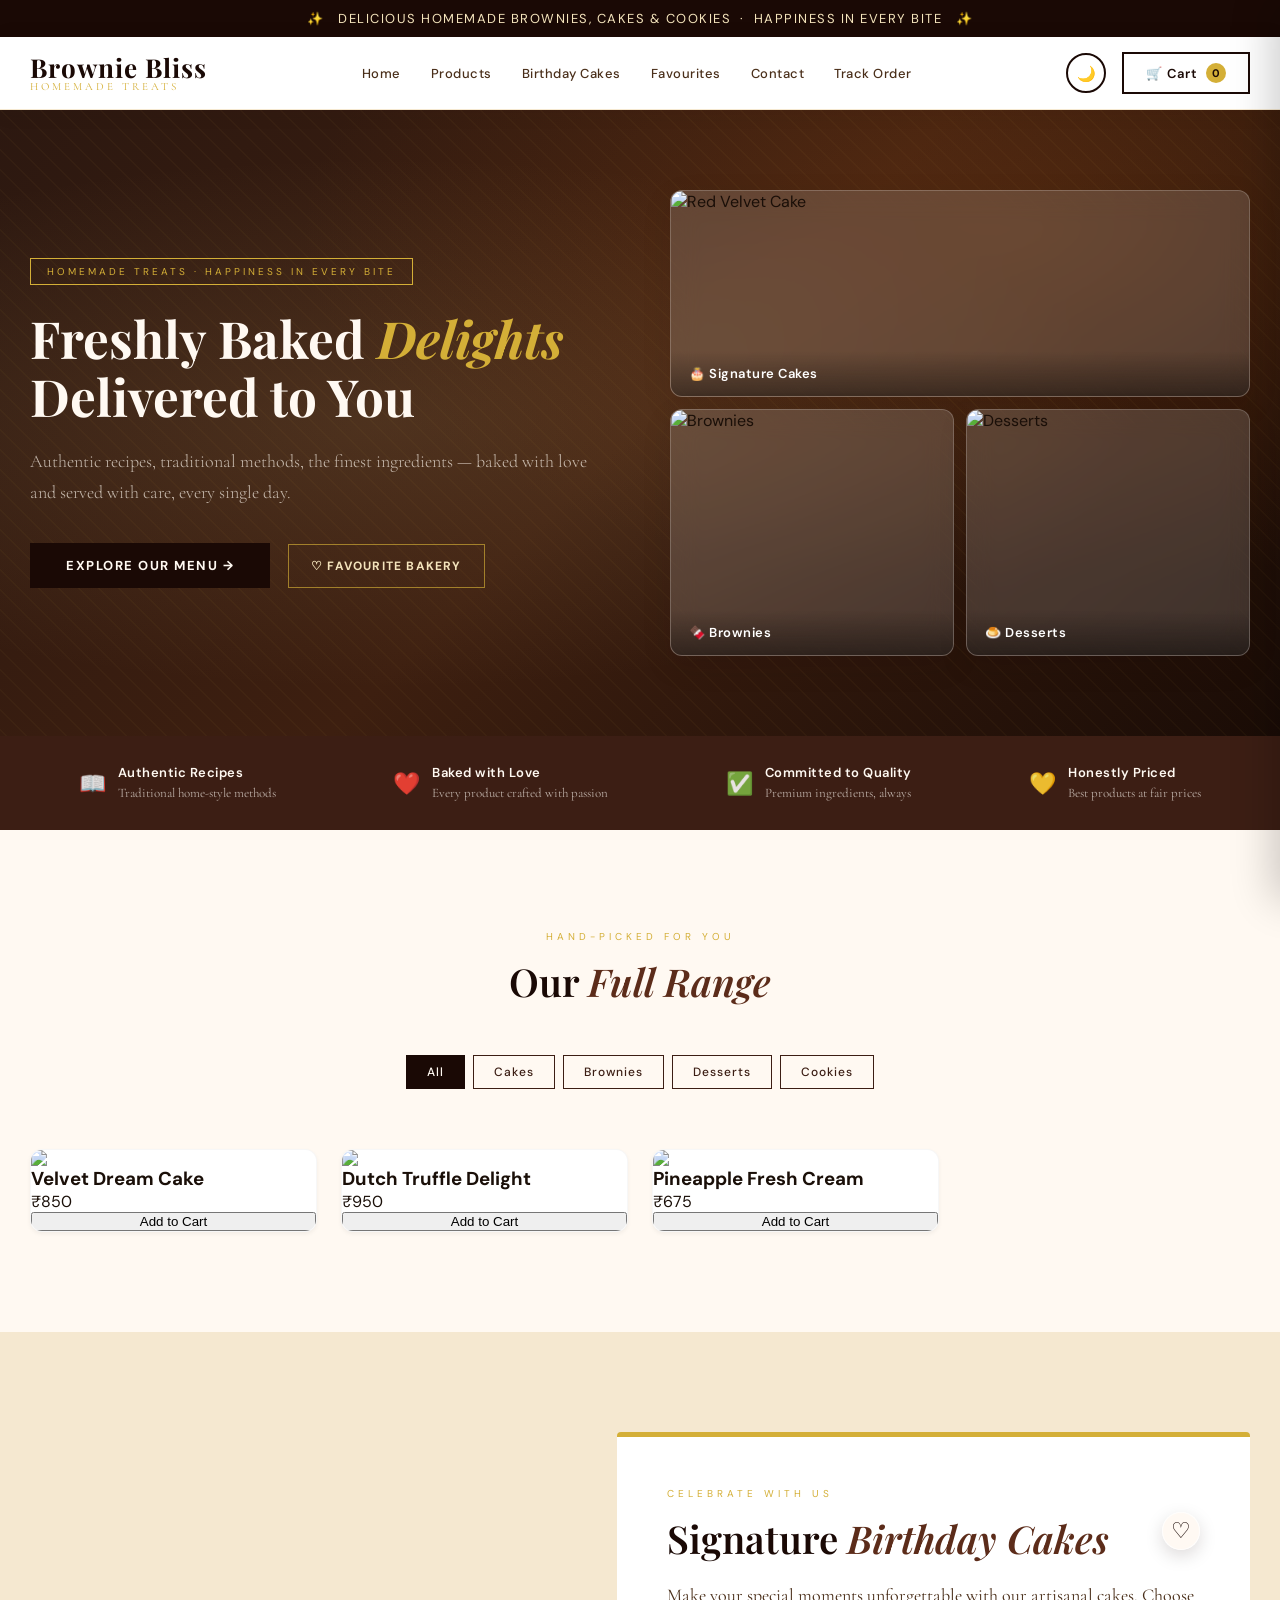
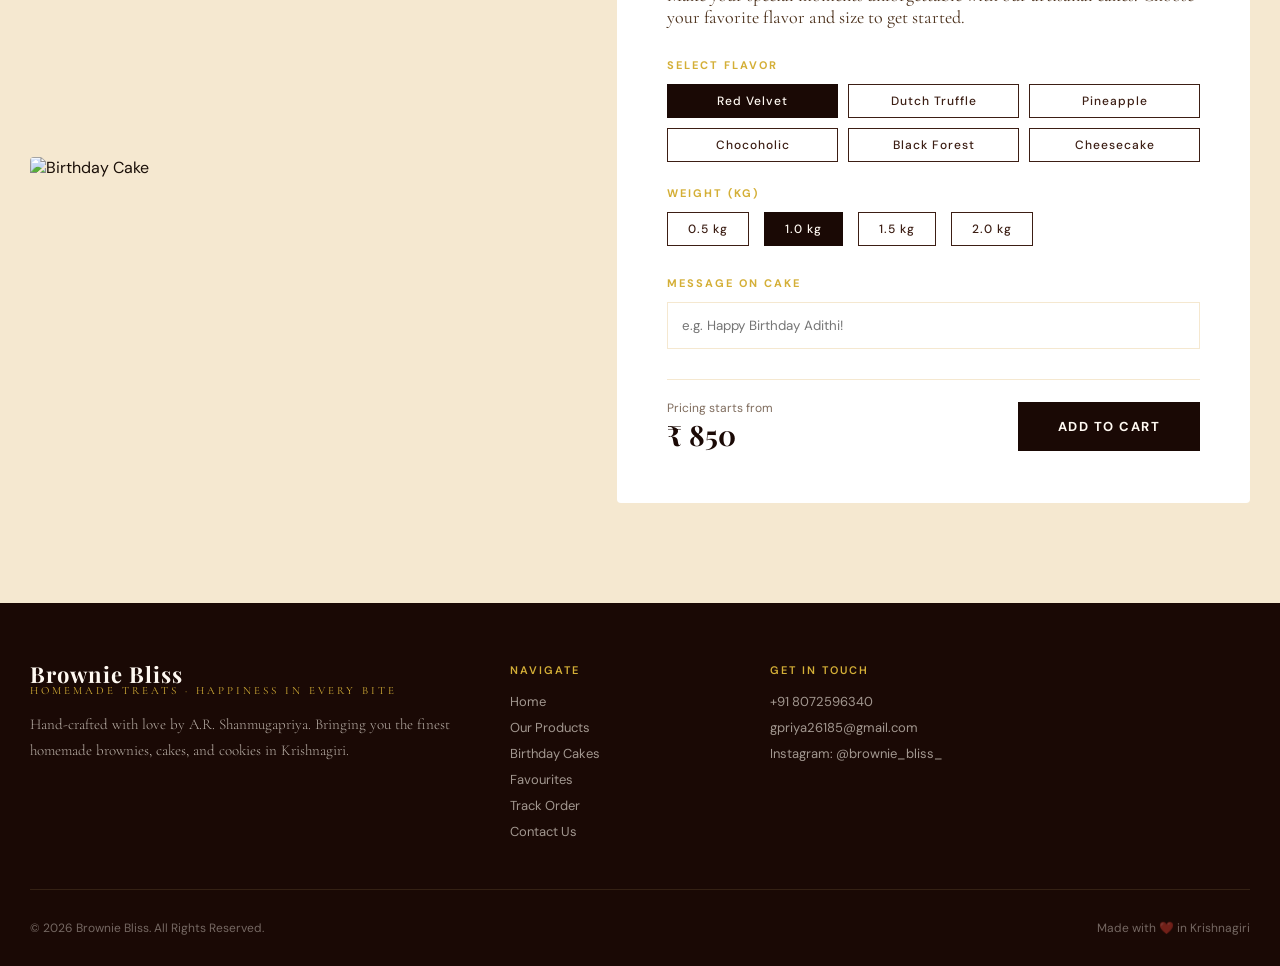
==== commit 4949f3fa: "fixed the issue" ====
--- a/public/index.html
+++ b/public/index.html
@@ -4,7 +4,6 @@
 <head>
   <meta charset="UTF-8">
   <meta name="viewport" content="width=device-width, initial-scale=1.0">
-  <link rel="icon" type="image/png" href="assets/favicon.png">
   <title>Brownie Bliss — Happiness in Every Bite</title>
   <link
     href="https://fonts.googleapis.com/css2?family=Playfair+Display:ital,wght@0,400;0,600;0,700;1,400&family=Cormorant+Garamond:wght@300;400;500&family=DM+Sans:wght@300;400;500&display=swap"
@@ -36,18 +35,12 @@
       </a>
       <nav>
         <a href="index.html#home">Home</a>
-        <a href="about.html">About</a>
         <a href="index.html#products">Products</a>
         <a href="index.html#birthday">Birthday Cakes</a>
-        <a href="#feedback">Feedback</a>
         <a href="favourites.html">Favourites <span class="nav-count" data-favourites-count style="display:none">0</span></a>
         <a href="index.html#contact">Contact</a>
-        <a href="contact.html">Contact Us</a>
         <a href="track.html">Track Order</a>
       </nav>
-      <button class="menu-toggle" onclick="toggleMenu()">
-  ☰
-</button>
       <div class="header-actions">
         <button id="themeToggleBtn" class="theme-toggle-btn" onclick="toggleTheme()"
           aria-label="Toggle dark mode" title="Toggle dark mode">
@@ -60,13 +53,7 @@
       </div>
     </div>
   </header>
-<div class="mobile-menu" id="mobileMenu">
-  <a href="index.html#home">Home</a>
-  <a href="index.html#products">Products</a>
-  <a href="index.html#birthday">Birthday Cakes</a>
-  <a href="index.html#contact">Contact</a>
-  <a href="track.html">Track Order</a>
-</div>
+
   <!-- HERO -->
   <section class="hero">
     <div class="hero-bg"></div>
@@ -165,507 +152,99 @@
     </div>
   </section>
 
-  <!-- BIRTHDAY & DESSERT SLIDER SECTION -->
+  <!-- BIRTHDAY CAKES SECTION -->
   <section class="birthday-section" id="birthday"
-    style="padding: 100px 0; background: var(--cream-dark); min-height: 80vh; overflow: hidden;">
-    
-    <!-- Slider Hint -->
-    <div style="text-align: center; margin-bottom: 20px; font-size: 12px; color: var(--gold); letter-spacing: 2px; text-transform: uppercase; opacity: 0.7;">
-      Swipe to see Desserts &nbsp; ⟷
-    </div>
-
-    <div class="birthday-slider" style="display: flex; overflow-x: auto; scroll-snap-type: x mandatory; -webkit-overflow-scrolling: touch; scroll-behavior: smooth;">
-      
-      <!-- SLIDE 1: BIRTHDAY CAKES -->
-      <div class="bday-slide" style="flex: 0 0 100%; scroll-snap-align: start; padding: 0 30px;">
-        <div style="max-width: 1300px; margin: 0 auto; display: grid; grid-template-columns: 1fr 1.2fr; gap: 60px; align-items: center;">
-          <div class="birthday-visual">
-            <img id="birthdayCakeImg" src="https://theobroma.in/cdn/shop/files/redvelvet-theo.jpg?v=1701321860"
-              alt="Birthday Cake"
-              style="width: 100%; height: 550px; object-fit: cover; border-radius: 4px; box-shadow: var(--shadow);">
+    style="padding: 100px 30px; background: var(--cream-dark); min-height: 80vh;">
+    <div
+      style="max-width: 1300px; margin: 0 auto; display: grid; grid-template-columns: 1fr 1.2fr; gap: 60px; align-items: center;">
+      <div class="birthday-visual">
+        <img id="birthdayCakeImg" src="https://theobroma.in/cdn/shop/files/redvelvet-theo.jpg?v=1701321860"
+          alt="Birthday Cake"
+          style="width: 100%; height: 550px; object-fit: cover; border-radius: 4px; box-shadow: var(--shadow);">
+      </div>
+      <div class="birthday-card"
+        style="background: var(--white); padding: 50px; border-radius: 4px; box-shadow: var(--shadow); border-top: 5px solid var(--gold);">
+        <span class="section-label">Celebrate with Us</span>
+        <div class="birthday-title-row">
+          <h2 class="section-title" style="margin-bottom: 20px;">Signature <em>Birthday Cakes</em></h2>
+          <button id="birthdayFavoriteBtn" class="favorite-btn favorite-btn-inline" type="button"
+            aria-label="Toggle birthday cake favourite" aria-pressed="false" onclick="toggleBirthdayFavourite()">&#9825;</button>
+        </div>
+        <p
+          style="margin-bottom: 30px; color: var(--text-mid); font-family: 'Cormorant Garamond', serif; font-size: 18px;">
+          Make your special moments unforgettable with our artisanal cakes. Choose your favorite flavor and
+          size to get
+          started.
+        </p>
+
+        <div style="margin-bottom: 24px;">
+          <label
+            style="display: block; font-size: 11px; letter-spacing: 2px; text-transform: uppercase; color: var(--gold); margin-bottom: 12px; font-weight: 700;">Select
+            Flavor</label>
+          <div style="display: grid; grid-template-columns: repeat(3, 1fr); gap: 10px;">
+  <button class="filter-tab flavor-btn active" onclick="updateBirthdayCake('Red Velvet')">
+    Red Velvet
+  </button>
+
+  <button class="filter-tab flavor-btn" onclick="updateBirthdayCake('Dutch Truffle')">
+    Dutch Truffle
+  </button>
+
+  <button class="filter-tab flavor-btn" onclick="updateBirthdayCake('Pineapple')">
+    Pineapple
+  </button>
+
+  <button class="filter-tab flavor-btn" onclick="updateBirthdayCake('Chocoholic')">
+    Chocoholic
+  </button>
+
+  <button class="filter-tab flavor-btn" onclick="updateBirthdayCake('Black Forest')">
+    Black Forest
+  </button>
+
+  <button class="filter-tab flavor-btn" onclick="updateBirthdayCake('Cheesecake')">
+    Cheesecake
+  </button>
+</div>
+        </div>
+
+        <div style="margin-bottom: 30px;">
+          <label
+            style="display: block; font-size: 11px; letter-spacing: 2px; text-transform: uppercase; color: var(--gold); margin-bottom: 12px; font-weight: 700;">Weight
+            (kg)</label>
+          <div style="display: flex; gap: 15px;">
+            <button class="filter-tab" onclick="setCakeWeight('0.5')">0.5 kg</button>
+            <button class="filter-tab active" onclick="setCakeWeight('1.0')">1.0 kg</button>
+            <button class="filter-tab" onclick="setCakeWeight('1.5')">1.5 kg</button>
+            <button class="filter-tab" onclick="setCakeWeight('2.0')">2.0 kg</button>
           </div>
-          <div class="birthday-card"
-            style="background: var(--white); padding: 50px; border-radius: 4px; box-shadow: var(--shadow); border-top: 5px solid var(--gold);">
-            <span class="section-label">Celebrate with Us</span>
-            <div class="birthday-title-row">
-              <h2 class="section-title" style="margin-bottom: 20px;">Signature <em>Birthday Cakes</em></h2>
-              <button id="birthdayFavoriteBtn" class="favorite-btn favorite-btn-inline" type="button"
-                aria-label="Toggle birthday cake favourite" aria-pressed="false" onclick="toggleBirthdayFavourite()">&#9825;</button>
-            </div>
-            <p
-              style="margin-bottom: 30px; color: var(--text-mid); font-family: 'Cormorant Garamond', serif; font-size: 18px;">
-              Make your special moments unforgettable with our artisanal cakes. Choose your favorite flavor and
-              size to get
-              started.
-            </p>
-    
-            <div style="margin-bottom: 24px;">
-              <label
-                style="display: block; font-size: 11px; letter-spacing: 2px; text-transform: uppercase; color: var(--gold); margin-bottom: 12px; font-weight: 700;">Select
-                Flavor</label>
-              <div style="display: grid; grid-template-columns: repeat(3, 1fr); gap: 10px;">
-      <button class="filter-tab flavor-btn active" onclick="updateBirthdayCake('Red Velvet')">
-        Red Velvet
-      </button>
-    
-      <button class="filter-tab flavor-btn" onclick="updateBirthdayCake('Dutch Truffle')">
-        Dutch Truffle
-      </button>
-    
-      <button class="filter-tab flavor-btn" onclick="updateBirthdayCake('Pineapple')">
-        Pineapple
-      </button>
-    
-      <button class="filter-tab flavor-btn" onclick="updateBirthdayCake('Chocoholic')">
-        Chocoholic
-      </button>
-    
-      <button class="filter-tab flavor-btn" onclick="updateBirthdayCake('Black Forest')">
-        Black Forest
-      </button>
-    
-      <button class="filter-tab flavor-btn" onclick="updateBirthdayCake('Cheesecake')">
-        Cheesecake
-      </button>
-    </div>
-            </div>
-    
-            <div style="margin-bottom: 30px;">
-              <label
-                style="display: block; font-size: 11px; letter-spacing: 2px; text-transform: uppercase; color: var(--gold); margin-bottom: 12px; font-weight: 700;">Weight
-                (kg)</label>
-              <div style="display: flex; gap: 15px;">
-                <button class="filter-tab" onclick="setCakeWeight('0.5')">0.5 kg</button>
-                <button class="filter-tab active" onclick="setCakeWeight('1.0')">1.0 kg</button>
-                <button class="filter-tab" onclick="setCakeWeight('1.5')">1.5 kg</button>
-                <button class="filter-tab" onclick="setCakeWeight('2.0')">2.0 kg</button>
-              </div>
-            </div>
-    
-            <div style="margin-bottom: 30px;">
-              <label
-                style="display: block; font-size: 11px; letter-spacing: 2px; text-transform: uppercase; color: var(--gold); margin-bottom: 12px; font-weight: 700;">Message
-                on Cake</label>
-              <input type="text" id="cakeMessage" placeholder="e.g. Happy Birthday Adithi!"
-                style="width: 100%; padding: 14px; border: 1px solid var(--cream-dark); outline: none; font-family: 'DM Sans', sans-serif;">
-            </div>
-    
-            <div
-              style="display: flex; flex-direction: column; gap: 10px; padding-top: 20px; border-top: 1px solid var(--cream-dark);">
-              <div style="display: flex; justify-content: space-between; align-items: center; margin-bottom: 10px;">
-                <div>
-                  <span style="display: block; font-size: 12px; color: var(--text-mid); opacity: 0.7;">Pricing
-                    starts
-                    from</span>
-                  <span id="cakePrice"
-                    style="font-family: 'Playfair Display', serif; font-size: 28px; font-weight: 700; color: var(--brown-dark);">₹
-                    850</span>
-                </div>
-              </div>
-              <div style="display: grid; grid-template-columns: 1fr 1fr; gap: 10px;">
-                <button class="hero-cta" style="padding: 14px; font-size: 12px;" onclick="addBirthdayToCart()">
-                  Add to Cart 🛒
-                </button>
-                <button class="hero-cta" style="padding: 14px; font-size: 12px; background: var(--brown-dark); color: var(--white);" onclick="openCheckout()">
-                  Order Now &rarr;
-                </button>
-              </div>
-            </div>
+        </div>
+
+        <div style="margin-bottom: 30px;">
+          <label
+            style="display: block; font-size: 11px; letter-spacing: 2px; text-transform: uppercase; color: var(--gold); margin-bottom: 12px; font-weight: 700;">Message
+            on Cake</label>
+          <input type="text" id="cakeMessage" placeholder="e.g. Happy Birthday Adithi!"
+            style="width: 100%; padding: 14px; border: 1px solid var(--cream-dark); outline: none; font-family: 'DM Sans', sans-serif;">
+        </div>
+
+        <div
+          style="display: flex; justify-content: space-between; align-items: center; padding-top: 20px; border-top: 1px solid var(--cream-dark);">
+          <div>
+            <span style="display: block; font-size: 12px; color: var(--text-mid); opacity: 0.7;">Pricing
+              starts
+              from</span>
+            <span id="cakePrice"
+              style="font-family: 'Playfair Display', serif; font-size: 28px; font-weight: 700; color: var(--brown-dark);">₹
+              850</span>
           </div>
-        </div>
-      </div>
-
-      <!-- SLIDE 2: DESSERTS -->
-      <div class="bday-slide" style="flex: 0 0 100%; scroll-snap-align: start; padding: 0 30px;">
-        <div style="max-width: 1300px; margin: 0 auto; display: grid; grid-template-columns: 1fr 1.2fr; gap: 60px; align-items: center;">
-          <div class="birthday-visual">
-            <img id="dessertImg" src="https://theobroma.in/cdn/shop/files/Delicacies-04.jpg?v=1681320427"
-              alt="Desserts"
-              style="width: 100%; height: 550px; object-fit: cover; border-radius: 4px; box-shadow: var(--shadow);">
-          </div>
-          <div class="birthday-card"
-            style="background: var(--white); padding: 50px; border-radius: 4px; box-shadow: var(--shadow); border-top: 5px solid var(--gold);">
-            <span class="section-label">Sweet Treats</span>
-            <h2 class="section-title" style="margin-bottom: 20px;">Exquisite <em>Desserts</em></h2>
-            <p
-              style="margin-bottom: 30px; color: var(--text-mid); font-family: 'Cormorant Garamond', serif; font-size: 18px;">
-              Indulge in our curated collection of fine desserts. From macarons to cheesecakes, every bite is a celebration of flavor and craftsmanship.
-            </p>
-    
-            <div style="margin-bottom: 24px;">
-              <label
-                style="display: block; font-size: 11px; letter-spacing: 2px; text-transform: uppercase; color: var(--gold); margin-bottom: 12px; font-weight: 700;">Select
-                Variety</label>
-              <div style="display: grid; grid-template-columns: repeat(3, 1fr); gap: 10px;">
-                <button class="filter-tab active">Macarons</button>
-                <button class="filter-tab">Tarts</button>
-                <button class="filter-tab">Pastries</button>
-                <button class="filter-tab">Cupcakes</button>
-                <button class="filter-tab">Mousse</button>
-                <button class="filter-tab">Donuts</button>
-              </div>
-            </div>
-    
-            <div style="margin-bottom: 30px;">
-              <label
-                style="display: block; font-size: 11px; letter-spacing: 2px; text-transform: uppercase; color: var(--gold); margin-bottom: 12px; font-weight: 700;">Box
-                Size</label>
-              <div style="display: flex; gap: 15px;">
-                <button class="filter-tab">Box of 2</button>
-                <button class="filter-tab active">Box of 4</button>
-                <button class="filter-tab">Box of 6</button>
-                <button class="filter-tab">Box of 12</button>
-              </div>
-            </div>
-    
-            <div style="margin-bottom: 30px;">
-              <label
-                style="display: block; font-size: 11px; letter-spacing: 2px; text-transform: uppercase; color: var(--gold); margin-bottom: 12px; font-weight: 700;">Special
-                Request</label>
-              <input type="text" placeholder="e.g. Less sugar, Eggless"
-                style="width: 100%; padding: 14px; border: 1px solid var(--cream-dark); outline: none; font-family: 'DM Sans', sans-serif;">
-            </div>
-    
-            <div
-              style="display: flex; flex-direction: column; gap: 10px; padding-top: 20px; border-top: 1px solid var(--cream-dark);">
-              <div style="display: flex; justify-content: space-between; align-items: center; margin-bottom: 10px;">
-                <div>
-                  <span style="display: block; font-size: 12px; color: var(--text-mid); opacity: 0.7;">Pricing
-                    starts
-                    from</span>
-                  <span
-                    style="font-family: 'Playfair Display', serif; font-size: 28px; font-weight: 700; color: var(--brown-dark);">₹
-                    350</span>
-                </div>
-              </div>
-              <div style="display: grid; grid-template-columns: 1fr 1fr; gap: 10px;">
-                <button class="hero-cta" style="padding: 14px; font-size: 12px;" onclick="addDessertToCart()">
-                  Add to Cart 🛒
-                </button>
-                <button class="hero-cta" style="padding: 14px; font-size: 12px; background: var(--brown-dark); color: var(--white);" onclick="openCheckout()">
-                  Order Now &rarr;
-                </button>
-              </div>
-            </div>
-          </div>
-        </div>
-      </div>
-
-      <!-- SLIDE 3: BROWNIES -->
-      <div class="bday-slide" style="flex: 0 0 100%; scroll-snap-align: start; padding: 0 30px;">
-        <div style="max-width: 1300px; margin: 0 auto; display: grid; grid-template-columns: 1fr 1.2fr; gap: 60px; align-items: center;">
-          <div class="birthday-visual">
-            <img id="brownieImg" src="https://theobroma.in/cdn/shop/files/OverloadBrownie_400x400.jpg?v=1711183338"
-              alt="Brownies"
-              style="width: 100%; height: 550px; object-fit: cover; border-radius: 4px; box-shadow: var(--shadow);">
-          </div>
-          <div class="birthday-card"
-            style="background: var(--white); padding: 50px; border-radius: 4px; box-shadow: var(--shadow); border-top: 5px solid var(--gold);">
-            <span class="section-label">Fudgy Delights</span>
-            <h2 class="section-title" style="margin-bottom: 20px;">Signature <em>Brownies</em></h2>
-            <p
-              style="margin-bottom: 30px; color: var(--text-mid); font-family: 'Cormorant Garamond', serif; font-size: 18px;">
-              Our brownies are legendary. Fudgy, decadent, and made with the finest Belgian chocolate for an unparalleled cocoa experience.
-            </p>
-    
-            <div style="margin-bottom: 24px;">
-              <label
-                style="display: block; font-size: 11px; letter-spacing: 2px; text-transform: uppercase; color: var(--gold); margin-bottom: 12px; font-weight: 700;">Select
-                Flavor</label>
-              <div style="display: grid; grid-template-columns: repeat(3, 1fr); gap: 10px;">
-                <button class="filter-tab active">Walnut</button>
-                <button class="filter-tab">Overload</button>
-                <button class="filter-tab">Nutella</button>
-                <button class="filter-tab">Red Velvet</button>
-                <button class="filter-tab">Cookie</button>
-                <button class="filter-tab">Assorted</button>
-              </div>
-            </div>
-    
-            <div style="margin-bottom: 30px;">
-              <label
-                style="display: block; font-size: 11px; letter-spacing: 2px; text-transform: uppercase; color: var(--gold); margin-bottom: 12px; font-weight: 700;">Pack
-                Size</label>
-              <div style="display: flex; gap: 15px;">
-                <button class="filter-tab">Pack of 1</button>
-                <button class="filter-tab active">Pack of 4</button>
-                <button class="filter-tab">Pack of 6</button>
-                <button class="filter-tab">Pack of 12</button>
-              </div>
-            </div>
-    
-            <div style="margin-bottom: 30px;">
-              <label
-                style="display: block; font-size: 11px; letter-spacing: 2px; text-transform: uppercase; color: var(--gold); margin-bottom: 12px; font-weight: 700;">Gift
-                Wrap</label>
-              <div style="display: flex; gap: 15px;">
-                <button class="filter-tab active">Standard</button>
-                <button class="filter-tab">Premium Gold</button>
-              </div>
-            </div>
-    
-            <div
-              style="display: flex; flex-direction: column; gap: 10px; padding-top: 20px; border-top: 1px solid var(--cream-dark);">
-              <div style="display: flex; justify-content: space-between; align-items: center; margin-bottom: 10px;">
-                <div>
-                  <span style="display: block; font-size: 12px; color: var(--text-mid); opacity: 0.7;">Pricing
-                    starts
-                    from</span>
-                  <span
-                    style="font-family: 'Playfair Display', serif; font-size: 28px; font-weight: 700; color: var(--brown-dark);">₹
-                    250</span>
-                </div>
-              </div>
-              <div style="display: grid; grid-template-columns: 1fr 1fr; gap: 10px;">
-                <button class="hero-cta" style="padding: 14px; font-size: 12px;" onclick="addBrownieToCart()">
-                  Add to Cart 🛒
-                </button>
-                <button class="hero-cta" style="padding: 14px; font-size: 12px; background: var(--brown-dark); color: var(--white);" onclick="openCheckout()">
-                  Order Now &rarr;
-                </button>
-              </div>
-            </div>
-          </div>
-        </div>
-      </div>
-
-      <!-- SLIDE 4: COOKIES -->
-      <div class="bday-slide" style="flex: 0 0 100%; scroll-snap-align: start; padding: 0 30px;">
-        <div style="max-width: 1300px; margin: 0 auto; display: grid; grid-template-columns: 1fr 1.2fr; gap: 60px; align-items: center;">
-          <div class="birthday-visual">
-            <img id="cookieImg" src="https://www.shugarysweets.com/wp-content/uploads/2020/05/chocolate-chip-cookies-recipe.jpg"
-              alt="Cookies"
-              style="width: 100%; height: 550px; object-fit: cover; border-radius: 4px; box-shadow: var(--shadow);">
-          </div>
-          <div class="birthday-card"
-            style="background: var(--white); padding: 50px; border-radius: 4px; box-shadow: var(--shadow); border-top: 5px solid var(--gold);">
-            <span class="section-label">Freshly Baked</span>
-            <h2 class="section-title" style="margin-bottom: 20px;">Gourmet <em>Cookies</em></h2>
-            <p
-              style="margin-bottom: 30px; color: var(--text-mid); font-family: 'Cormorant Garamond', serif; font-size: 18px;">
-              Golden, crispy on the edges, and chewy in the middle. Our cookies are packed with premium chocolate chips and baked to perfection.
-            </p>
-    
-            <div style="margin-bottom: 24px;">
-              <label
-                style="display: block; font-size: 11px; letter-spacing: 2px; text-transform: uppercase; color: var(--gold); margin-bottom: 12px; font-weight: 700;">Select Variety</label>
-              <div style="display: grid; grid-template-columns: repeat(3, 1fr); gap: 10px;">
-                <button class="filter-tab active">Choco Chip</button>
-                <button class="filter-tab">Double Choco</button>
-                <button class="filter-tab">Oatmeal Raisin</button>
-                <button class="filter-tab">Almond Biscotti</button>
-                <button class="filter-tab">Red Velvet</button>
-                <button class="filter-tab">Assorted</button>
-              </div>
-            </div>
-    
-            <div style="margin-bottom: 30px;">
-              <label
-                style="display: block; font-size: 11px; letter-spacing: 2px; text-transform: uppercase; color: var(--gold); margin-bottom: 12px; font-weight: 700;">Pack Size</label>
-              <div style="display: flex; gap: 15px;">
-                <button class="filter-tab">Box of 2</button>
-                <button class="filter-tab active">Box of 6</button>
-                <button class="filter-tab">Box of 12</button>
-                <button class="filter-tab">Gift Tin</button>
-              </div>
-            </div>
-    
-            <div
-              style="display: flex; flex-direction: column; gap: 10px; padding-top: 20px; border-top: 1px solid var(--cream-dark);">
-              <div style="display: flex; justify-content: space-between; align-items: center; margin-bottom: 10px;">
-                <div>
-                  <span style="display: block; font-size: 12px; color: var(--text-mid); opacity: 0.7;">Pricing starts from</span>
-                  <span
-                    style="font-family: 'Playfair Display', serif; font-size: 28px; font-weight: 700; color: var(--brown-dark);">₹ 250</span>
-                </div>
-              </div>
-              <div style="display: grid; grid-template-columns: 1fr 1fr; gap: 10px;">
-                <button class="hero-cta" style="padding: 14px; font-size: 12px;" onclick="addCookieToCart()">
-                  Add to Cart 🛒
-                </button>
-                <button class="hero-cta" style="padding: 14px; font-size: 12px; background: var(--brown-dark); color: var(--white);" onclick="openCheckout()">
-                  Order Now &rarr;
-                </button>
-              </div>
-            </div>
-          </div>
-        </div>
-      </div>
-
-    </div>
-
-    <!-- Slider Navigation Dots -->
-    <div style="display: flex; justify-content: center; gap: 10px; margin-top: 30px;">
-      <div style="width: 8px; height: 8px; border-radius: 50%; background: var(--gold); cursor: pointer;"></div>
-      <div style="width: 8px; height: 8px; border-radius: 50%; background: var(--cream-dark); border: 1px solid var(--gold); cursor: pointer;"></div>
-      <div style="width: 8px; height: 8px; border-radius: 50%; background: var(--cream-dark); border: 1px solid var(--gold); cursor: pointer;"></div>
-      <div style="width: 8px; height: 8px; border-radius: 50%; background: var(--cream-dark); border: 1px solid var(--gold); cursor: pointer;"></div>
-    </div>
-
+          <button class="hero-cta" style="padding: 16px 40px;" onclick="addBirthdayToCart()">
+            Add to Cart
+          </button>
+        </div>
+      </div>
+    </div>
   </section>
-
-  <!-- FEEDBACK & COMPLAINTS SECTION -->
-  <section id="feedback" style="padding: 100px 24px; background: var(--cream);">
-    <div style="max-width: 1200px; margin: 0 auto;">
-      <div style="text-align: center; margin-bottom: 60px;">
-        <span class="section-label">Your Voice Matters</span>
-        <h2 class="section-title">Feedback & <em>Complaints</em></h2>
-        <p style="max-width: 600px; margin: 20px auto; color: var(--text-mid); font-family: 'Cormorant Garamond', serif; font-size: 18px;">
-          We strive for perfection in every bite. Share your experience or let us know if something wasn't right.
-
-        </p>
-      </div>
-
-      <div style="display: grid; grid-template-columns: 1fr 1fr; gap: 40px;">
-        
-        <!-- Feedback Area -->
-        <div style="background: var(--white); padding: 40px; border-radius: 4px; box-shadow: var(--shadow); border-left: 5px solid var(--gold);">
-          <h3 style="font-family: 'Playfair Display', serif; margin-bottom: 20px; color: var(--brown-dark);">Leave a Review</h3>
-          <form onsubmit="event.preventDefault(); showToast('Thank you for your feedback! ⭐'); this.reset();">
-            <div style="margin-bottom: 20px;">
-              <label style="display: block; font-size: 12px; font-weight: 700; color: var(--gold); margin-bottom: 8px; text-transform: uppercase;">Rating</label>
-              <div style="display: flex; gap: 5px; font-size: 24px; color: var(--gold); cursor: pointer;">
-                <span>★</span><span>★</span><span>★</span><span>★</span><span style="color: var(--cream-dark);">★</span>
-              </div>
-            </div>
-            <div style="margin-bottom: 20px;">
-              <label style="display: block; font-size: 12px; font-weight: 700; color: var(--gold); margin-bottom: 8px; text-transform: uppercase;">Name</label>
-              <input type="text" placeholder="Your Name" required
-                style="width: 100%; padding: 12px; border: 1px solid var(--cream-dark); outline: none; font-family: 'DM Sans', sans-serif;">
-            </div>
-            <div style="margin-bottom: 20px;">
-              <label style="display: block; font-size: 12px; font-weight: 700; color: var(--gold); margin-bottom: 8px; text-transform: uppercase;">Message</label>
-              <textarea placeholder="Tell us about your experience..." rows="4" required
-                style="width: 100%; padding: 12px; border: 1px solid var(--cream-dark); outline: none; font-family: 'DM Sans', sans-serif; resize: none;"></textarea>
-            </div>
-            <button class="hero-cta" type="submit" style="width: 100%; padding: 16px;">Submit Review</button>
-          </form>
-        </div>
-
-        <!-- Complaint Area -->
-        <div style="background: var(--white); padding: 40px; border-radius: 4px; box-shadow: var(--shadow); border-left: 5px solid var(--brown-dark);">
-          <h3 style="font-family: 'Playfair Display', serif; margin-bottom: 20px; color: var(--brown-dark);">Report an Issue</h3>
-          <form onsubmit="event.preventDefault(); showToast('Complaint received. We will look into it. 🛠️'); this.reset();">
-            <div style="margin-bottom: 20px;">
-              <label style="display: block; font-size: 12px; font-weight: 700; color: var(--gold); margin-bottom: 8px; text-transform: uppercase;">Subject</label>
-              <select required style="width: 100%; padding: 12px; border: 1px solid var(--cream-dark); outline: none; font-family: 'DM Sans', sans-serif;">
-                <option value="">Select an issue</option>
-                <option value="delivery">Delivery Delay</option>
-                <option value="quality">Food Quality</option>
-                <option value="payment">Payment Issue</option>
-                <option value="other">Other</option>
-              </select>
-            </div>
-            <div style="margin-bottom: 20px;">
-              <label style="display: block; font-size: 12px; font-weight: 700; color: var(--gold); margin-bottom: 8px; text-transform: uppercase;">Order ID (Optional)</label>
-              <input type="text" placeholder="BB-YYYYMMDD-XXXX"
-                style="width: 100%; padding: 12px; border: 1px solid var(--cream-dark); outline: none; font-family: 'DM Sans', sans-serif;">
-            </div>
-            <div style="margin-bottom: 20px;">
-              <label style="display: block; font-size: 12px; font-weight: 700; color: var(--gold); margin-bottom: 8px; text-transform: uppercase;">Description</label>
-              <textarea placeholder="Describe the problem in detail..." rows="4" required
-                style="width: 100%; padding: 12px; border: 1px solid var(--cream-dark); outline: none; font-family: 'DM Sans', sans-serif; resize: none;"></textarea>
-            </div>
-            <button class="hero-cta" type="submit" style="width: 100%; padding: 16px; background: var(--brown-dark); color: var(--white);">Submit Complaint</button>
-          </form>
-        </div>
-
-      </div>
-    </div>
-  </section>
-
-<!-- TESTIMONIALS -->
-<section class="testimonials-section">
-  <div class="products-inner">
-
-    <div class="section-header">
-      <span class="section-label">Loved by our customers</span>
-
-      <h2 class="section-title">
-        Sweet Words from <em>Happy Customers</em>
-      </h2>
-    </div>
-
-    <div class="testimonial-marquee">
-
-      <div class="testimonial-track">
-
-        <!-- CARD 1 -->
-        <div class="testimonial-card">
-
-          <div class="testimonial-stars">★★★★★</div>
-
-          <p>
-            “The brownies were unbelievably rich and fresh.
-            You can genuinely feel the homemade touch in every bite.”
-          </p>
-
-          <h4>— Keerthana S.</h4>
-
-        </div>
-
-        <!-- CARD 2 -->
-        <div class="testimonial-card">
-
-          <div class="testimonial-stars">★★★★★</div>
-
-          <p>
-            “Ordered a birthday cake and everyone loved it.
-            Beautiful presentation and amazing taste!”
-          </p>
-
-          <h4>— Rahul M.</h4>
-
-        </div>
-
-        <!-- CARD 3 -->
-        <div class="testimonial-card">
-
-          <div class="testimonial-stars">★★★★★</div>
-
-          <p>
-            “One of the best homemade dessert brands in Krishnagiri.
-            Fresh, soft and perfectly balanced sweetness.”
-          </p>
-
-          <h4>— Divya R.</h4>
-
-        </div>
-
-        <!-- CARD 4 -->
-        <div class="testimonial-card">
-
-          <div class="testimonial-stars">★★★★★</div>
-
-          <p>
-            “The cookies tasted just like homemade treats from childhood.
-            Soft, fresh and absolutely comforting.”
-          </p>
-
-          <h4>— Ananya K.</h4>
-
-        </div>
-
-        <!-- CARD 5 -->
-        <div class="testimonial-card">
-
-          <div class="testimonial-stars">★★★★★</div>
-
-          <p>
-            “Brownie Bliss never disappoints.
-            Every dessert feels thoughtfully crafted and beautifully packed.”
-          </p>
-
-          <h4>— Sriram P.</h4>
-
-        </div>
-
-      </div>
-
-    </div>
-
-  </div>
-</section>
 
   <!-- FOOTER -->
   <footer id="contact">
@@ -686,7 +265,7 @@
           <a href="#birthday">Birthday Cakes</a>
           <a href="favourites.html">Favourites</a>
           <a href="track.html">Track Order</a>
-          <a href="contact.html">Contact Us</a>
+          <a href="#contact">Contact Us</a>
         </div>
         <div class="footer-col" style="display: none;">
           <h4>Information</h4>
@@ -697,7 +276,7 @@
           <h4>Get In Touch</h4>
           <a href="tel:08072596340">+91 8072596340</a>
           <a href="mailto:gpriya26185@gmail.com">gpriya26185@gmail.com</a>
-          <a href="https://instagram.com/brownie_bliss_" target="_blank" rel="noopener noreferrer">Instagram: @brownie_bliss_</a>
+          <a href="https://instagram.com/brownie_bliss_" target="_blank">Instagram: @brownie_bliss_</a>
         </div>
       </div>
       <div class="footer-bottom">
@@ -705,7 +284,6 @@
         <span>Made with ❤️ in Krishnagiri</span>
       </div>
     </div>
-    
   </footer>
 
   <!-- SHARED COMPONENTS -->
@@ -730,7 +308,7 @@
 
   <!-- TOAST -->
   <div class="toast" id="toast"></div>
-  <button id="scrollTopBtn" onclick="scrollToTop()">↑</button>
+
   <script src="script.js"></script>
 </body>
 
